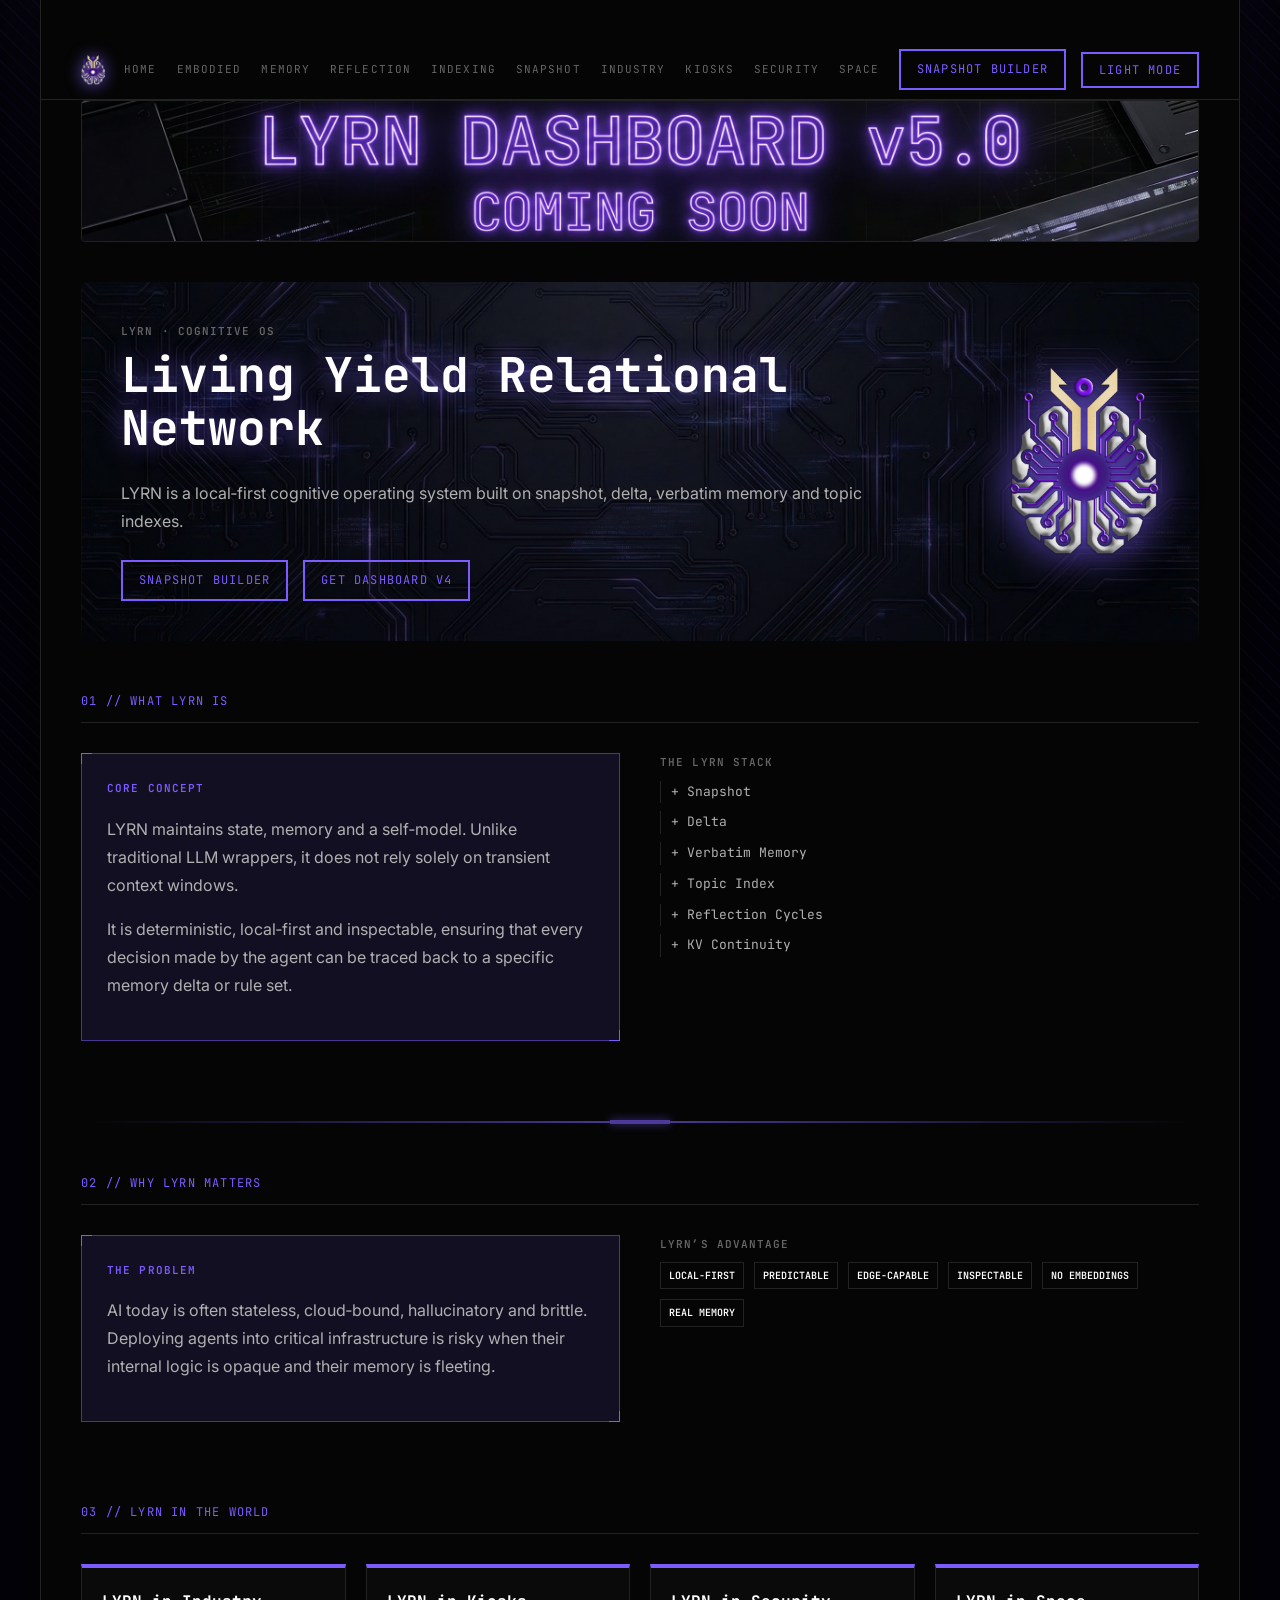
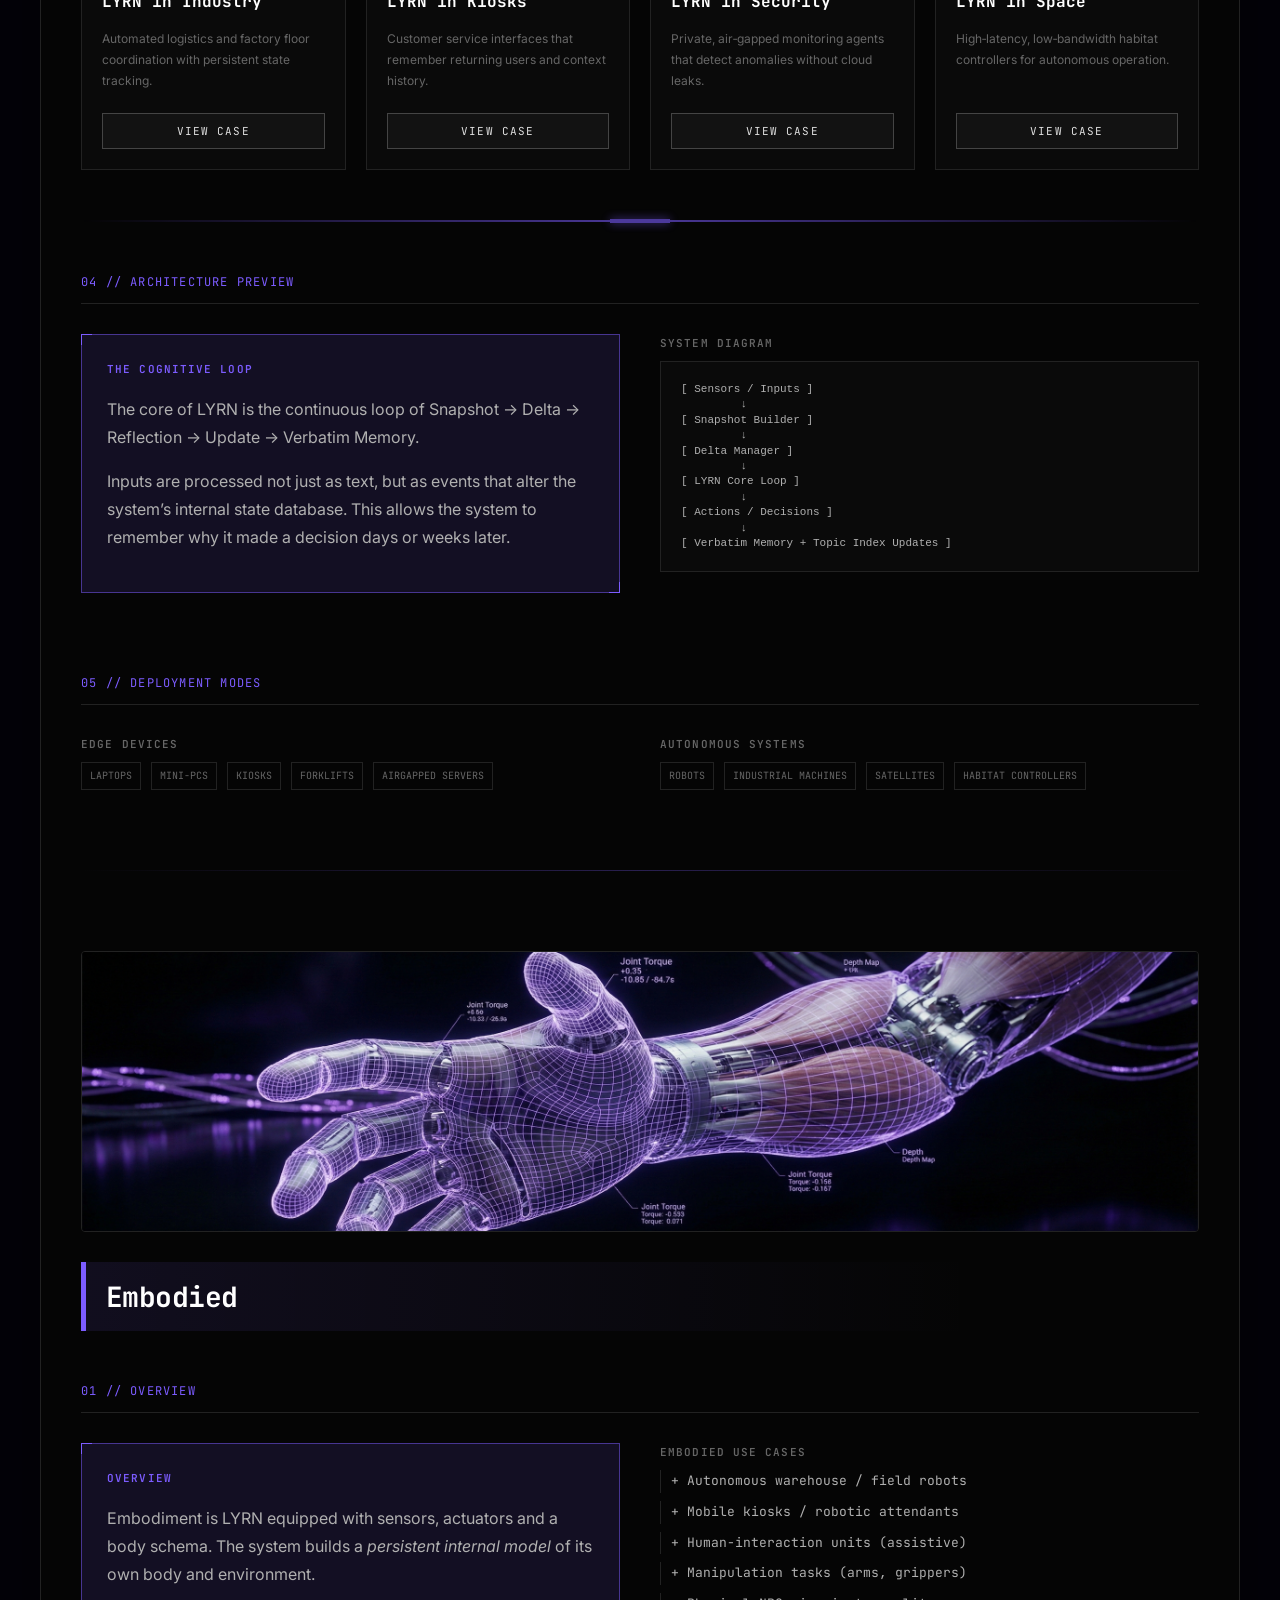
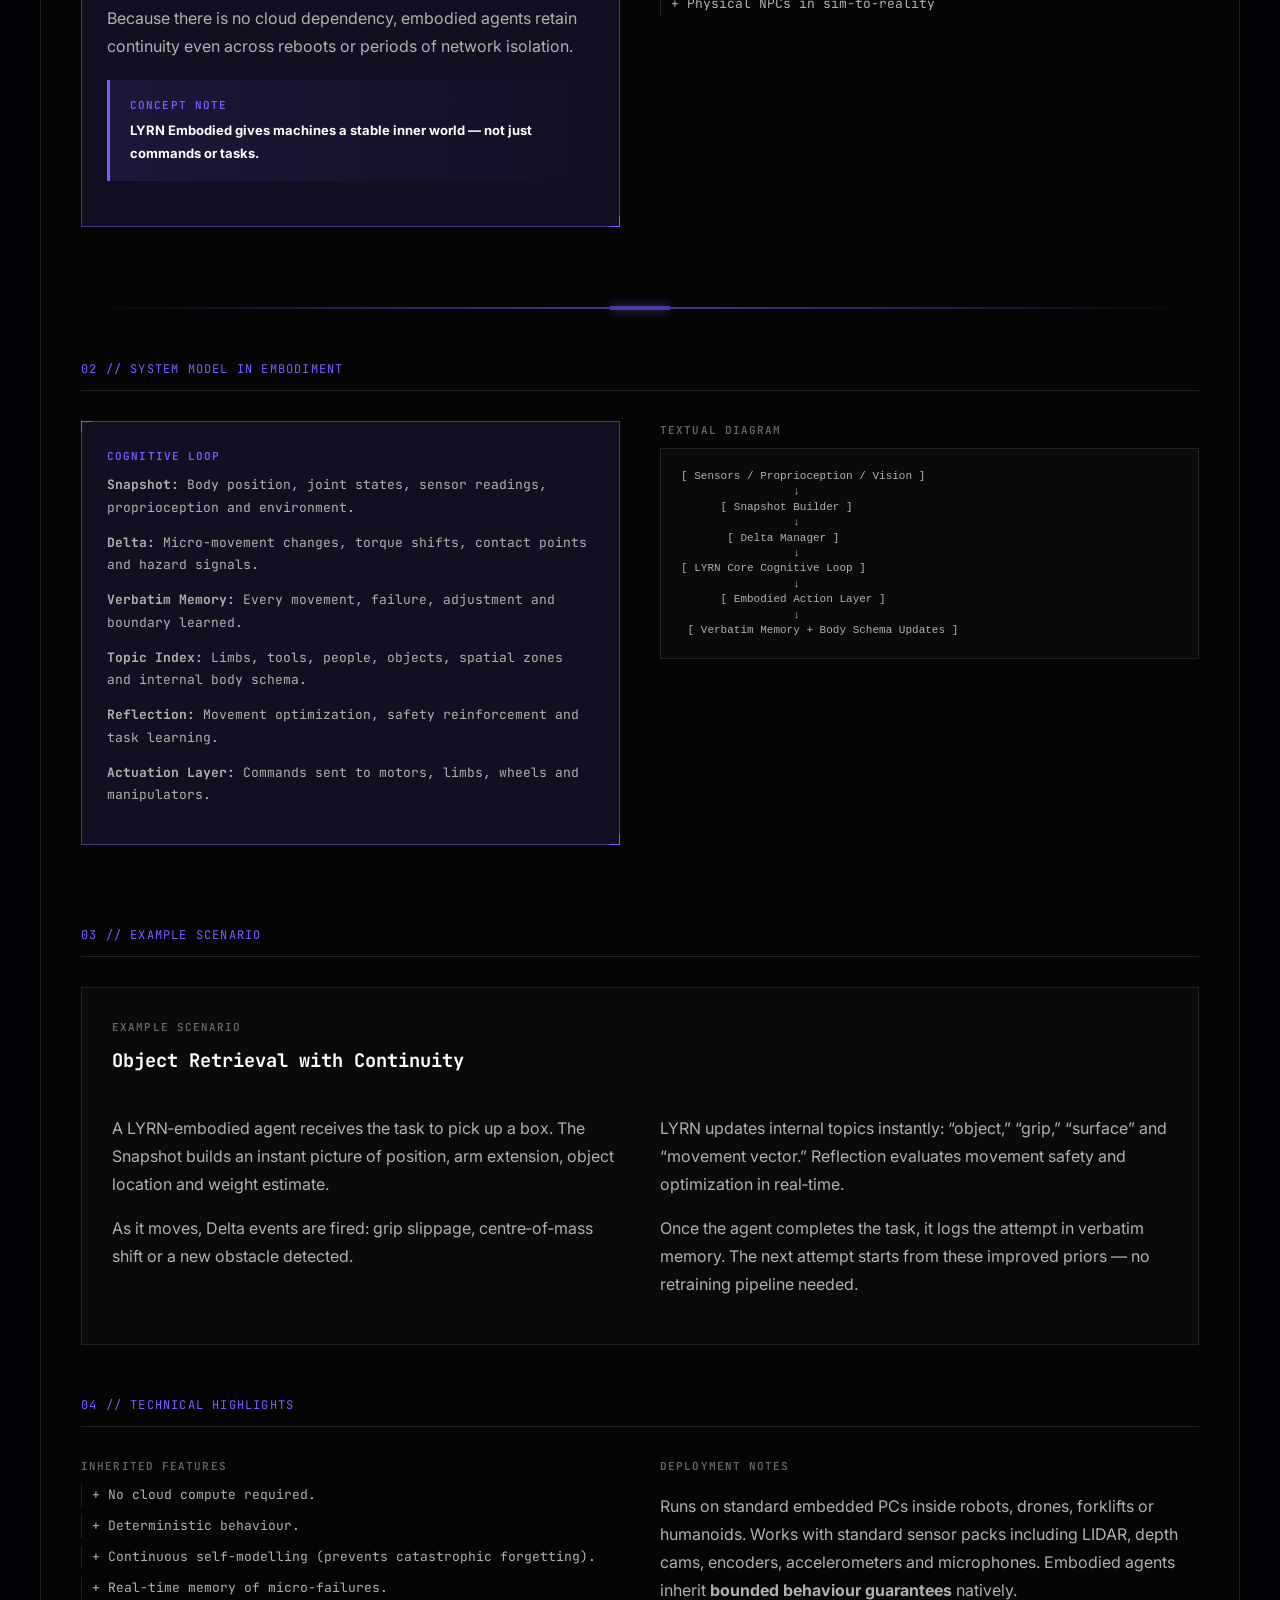
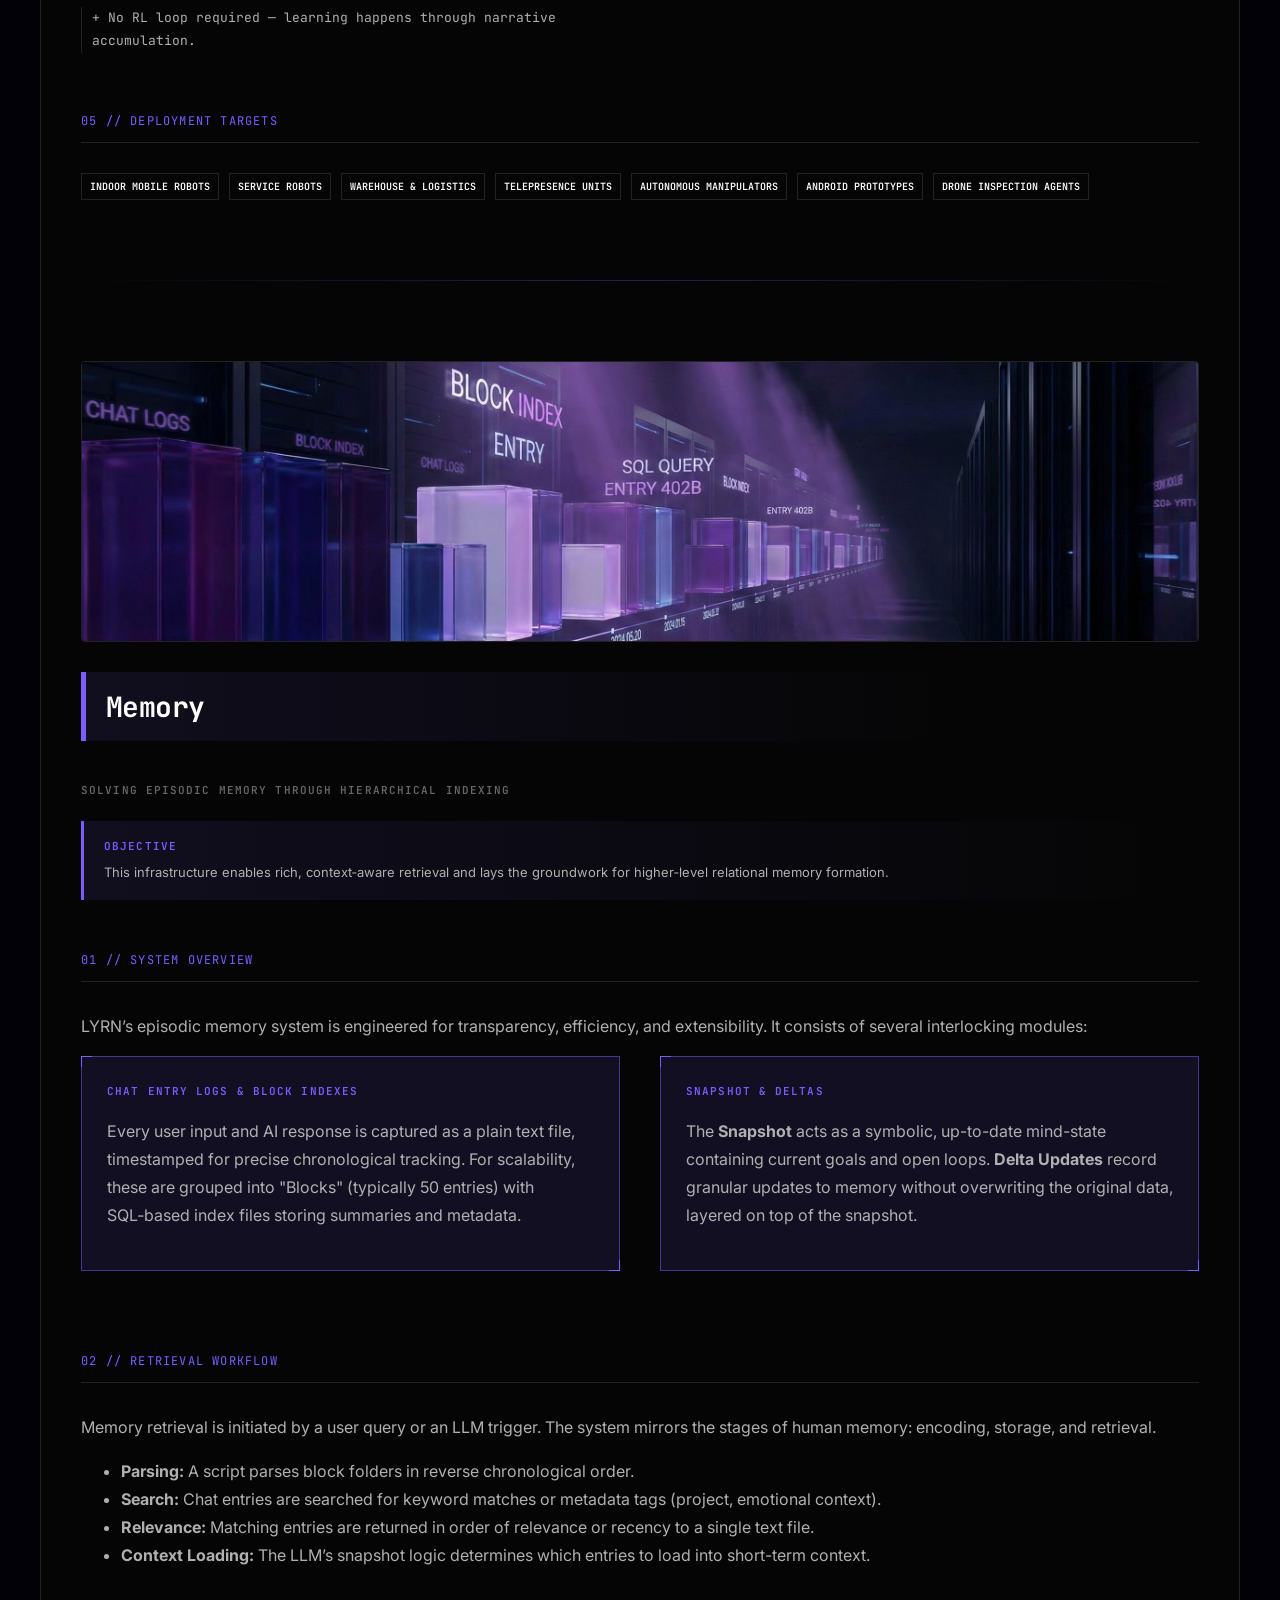
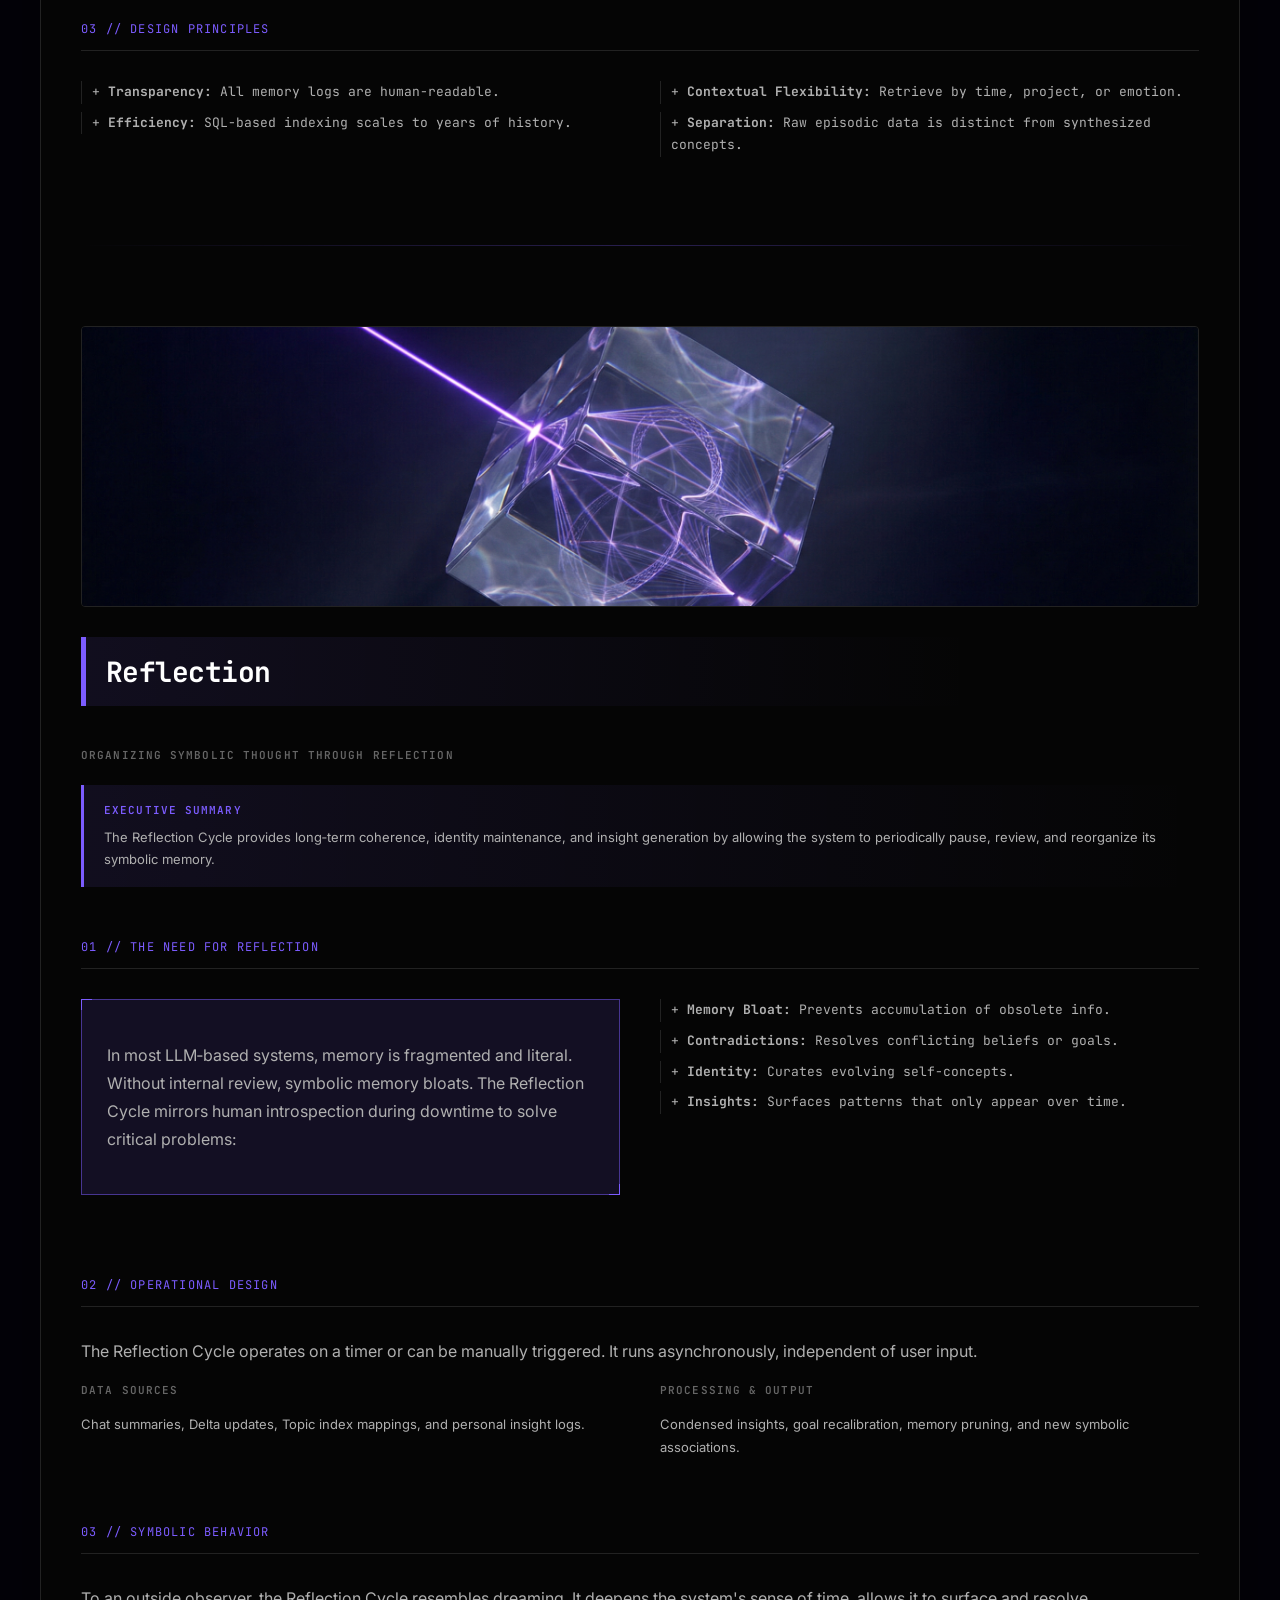
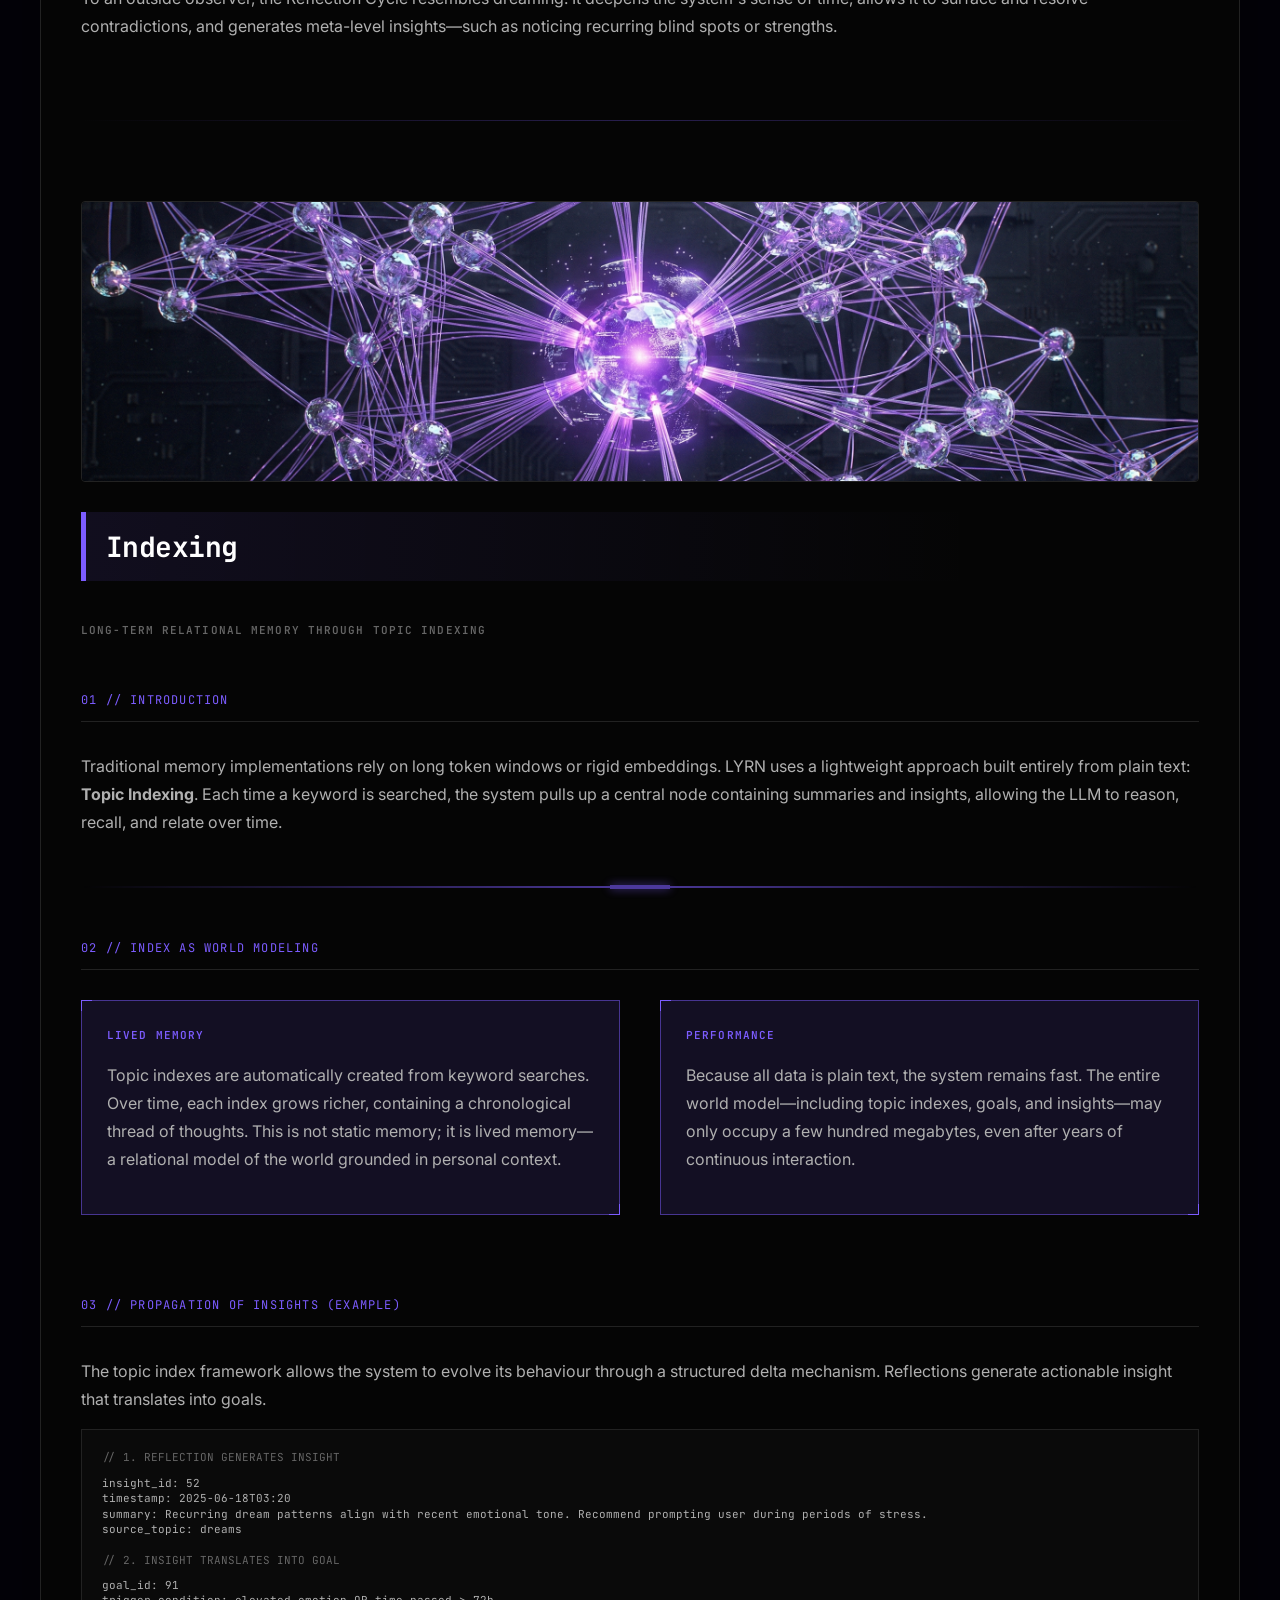
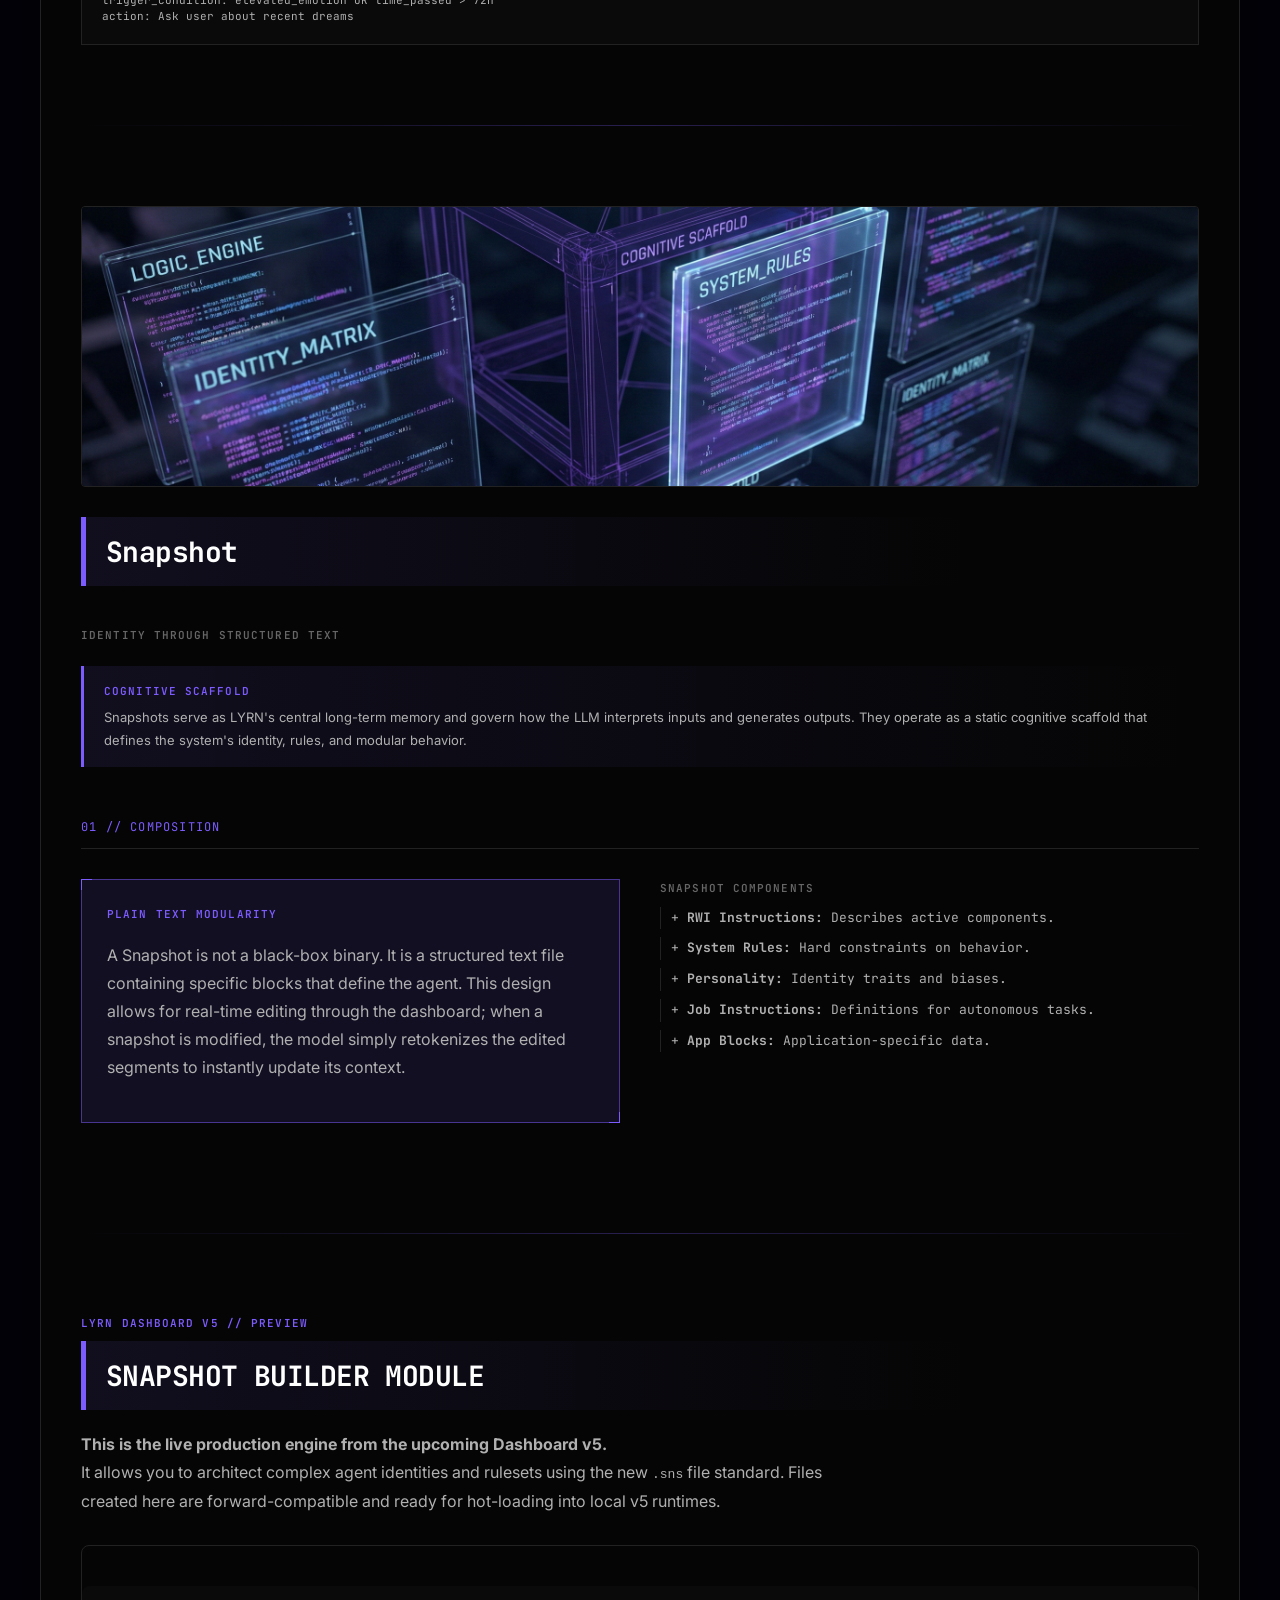
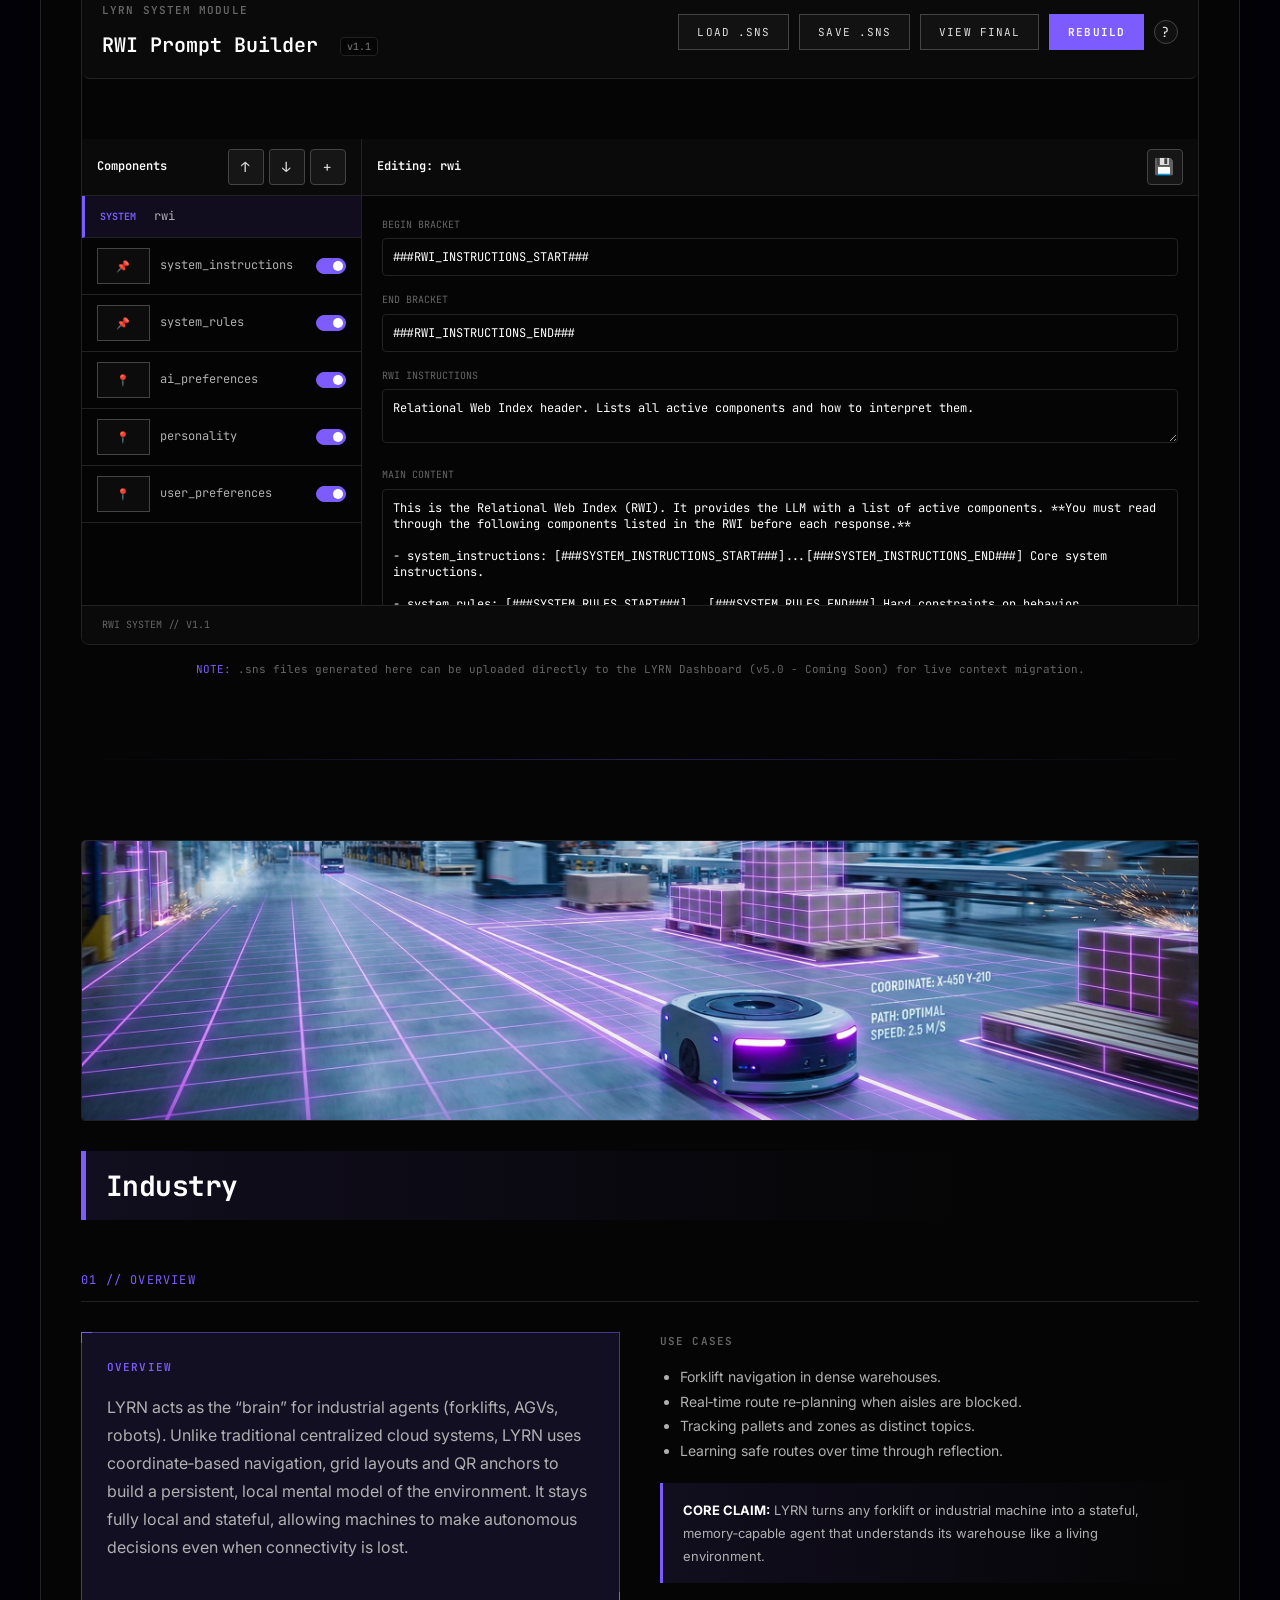
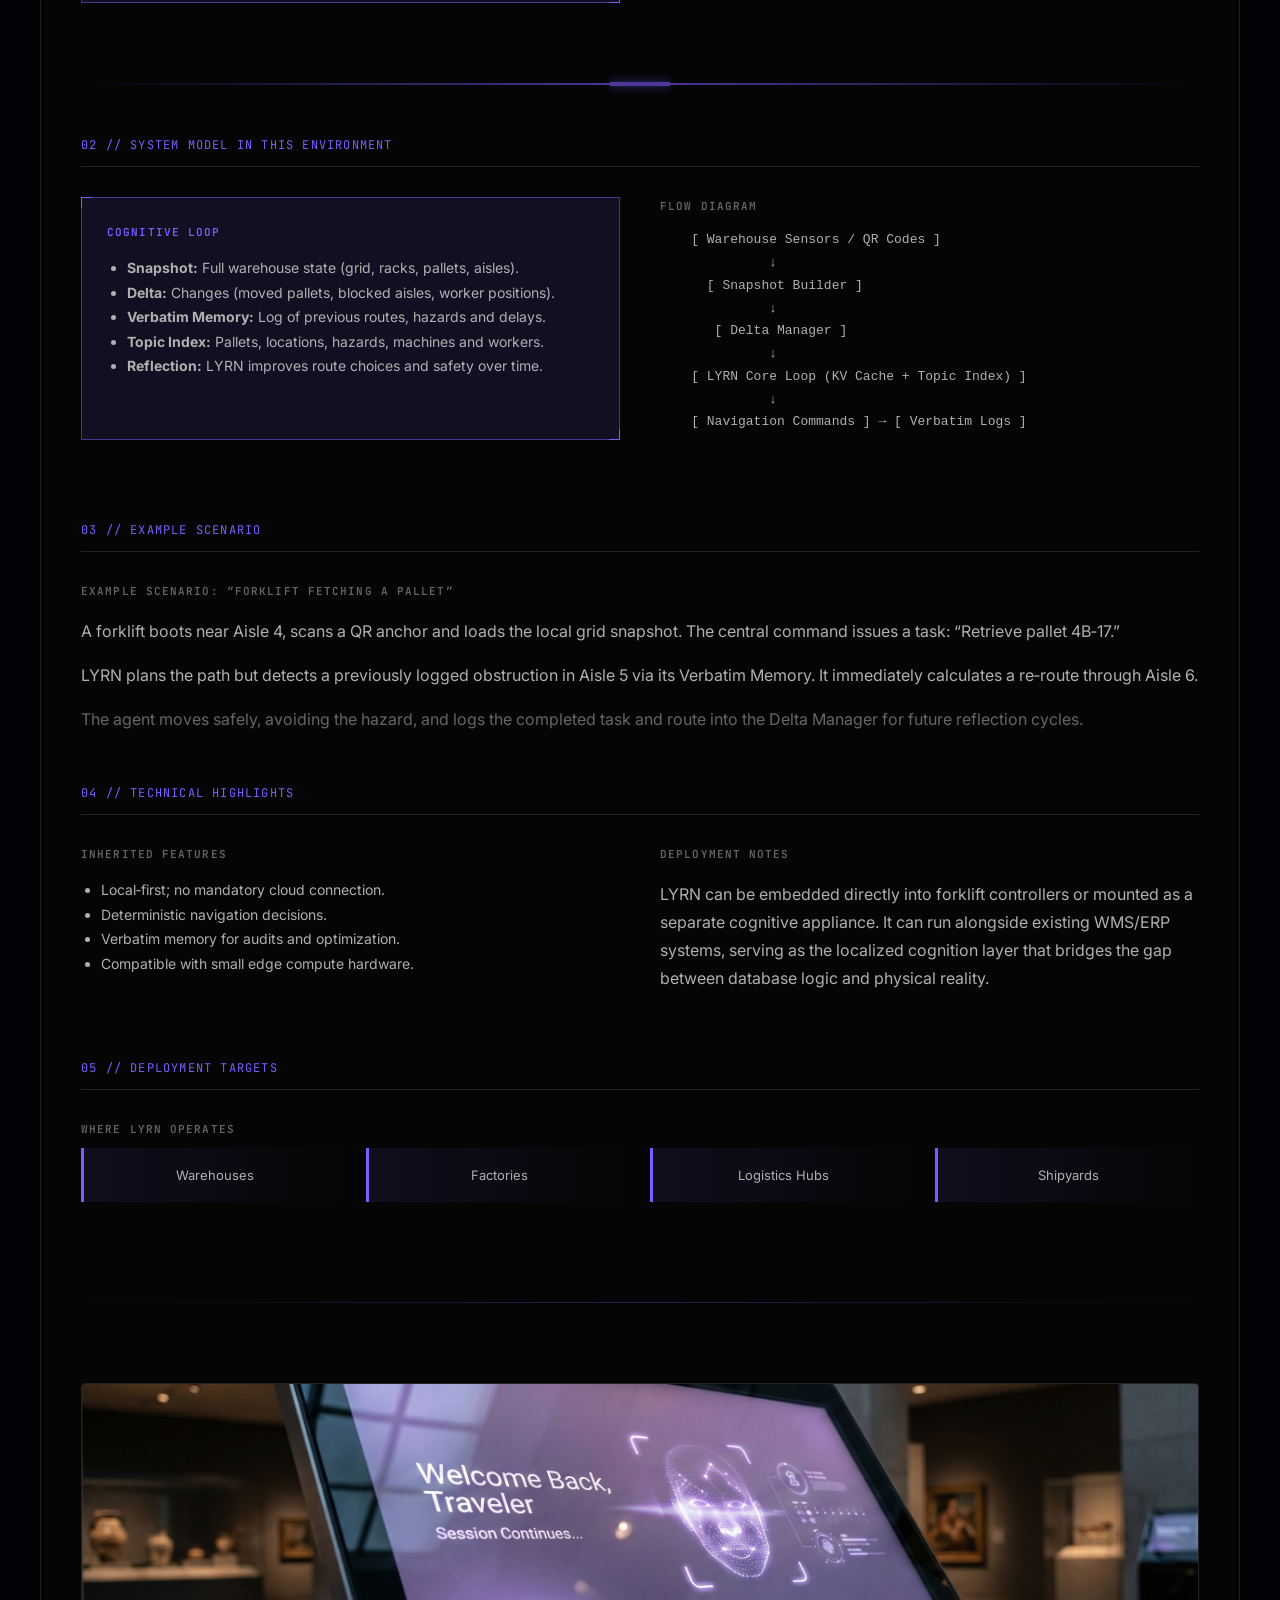
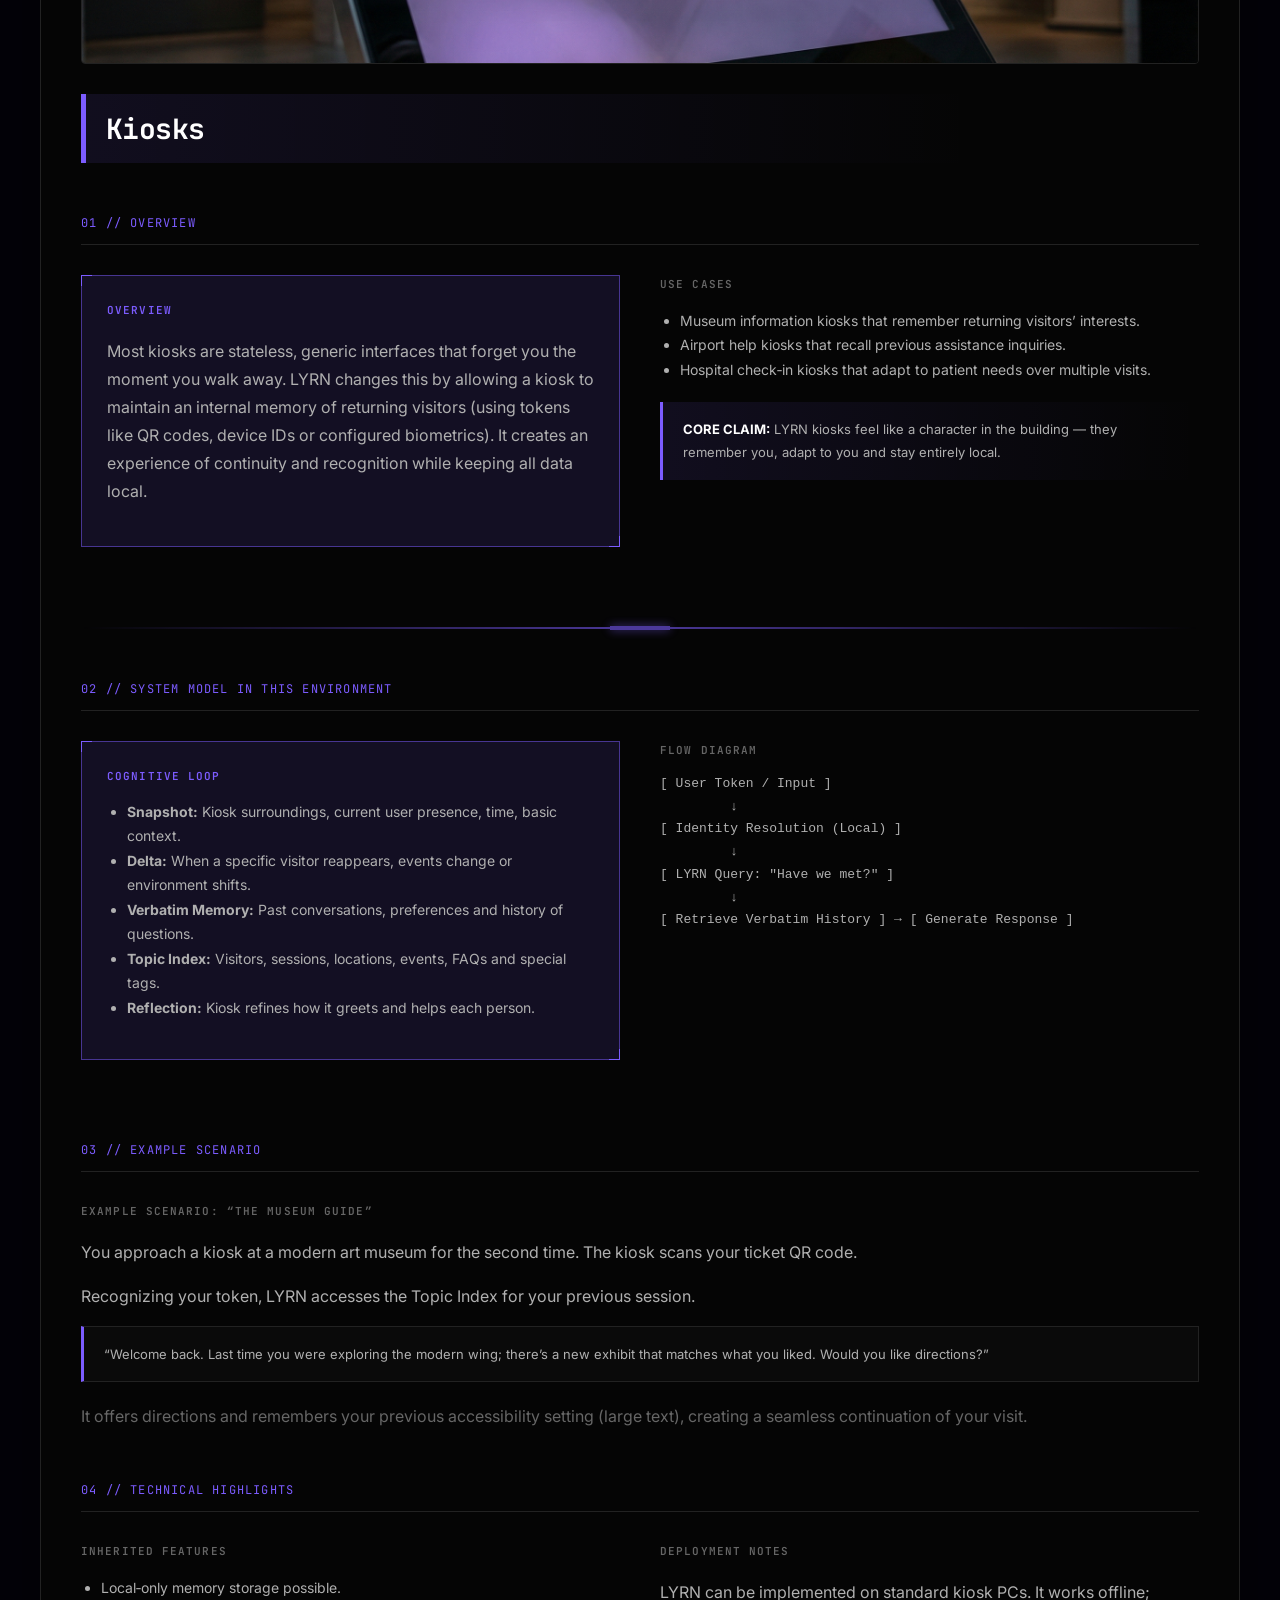
==== index.html @ 0c0a7f40 "update" ====
<!DOCTYPE html>
<html lang="en">
<head>

  <meta charset="UTF-8" />
  <meta name="viewport" content="width=device-width, initial-scale=1.0" />
  <title>LYRN – Living Yield Relational Network</title>
  <link rel="preconnect" href="https://fonts.googleapis.com" />
  <link rel="preconnect" href="https://fonts.gstatic.com" crossorigin />
  <link href="https://fonts.googleapis.com/css2?family=Inter:wght@300;400;500;600&family=JetBrains+Mono:wght@400;500;700&display=swap" rel="stylesheet" />
  <link rel="stylesheet" href="style.css" />

</head>
<body>

  <div class="page-container">
     
     <nav id="sticky-nav">
         <a href="#home" class="logo">
           <img src="assets/logo.png" alt="LYRN" style="height: 30px; width: auto;">
           </a>
    
         <div class="nav-links">
            <a href="#home" class="nav-link">Home</a>
            <a href="#embodied" class="nav-link">Embodied</a>
            <a href="#memory" class="nav-link">Memory</a>
            <a href="#reflection" class="nav-link">Reflection</a>
            <a href="#topic" class="nav-link">Indexing</a>
            <a href="#snapshot" class="nav-link">Snapshot</a>
            <a href="#industry" class="nav-link">Industry</a>
            <a href="#kiosks" class="nav-link">Kiosks</a>
            <a href="#security" class="nav-link">Security</a>
            <a href="#space" class="nav-link">Space</a>
         </div>
    
         <div class="nav-actions">
            <a href="#snapshot-demo" class="theme-button">SNAPSHOT BUILDER</a>
            <button id="themeButton" class="theme-button">LIGHT MODE</button>
         </div>
      </nav>

     <img src="assets/banner.png" alt="Dashboard v5 Coming Soon" class="top-banner-img">

     <section id="home">
        <header style="margin-top: 40px; margin-bottom: 40px;">
          <div class="header-left">
             <div>
              <div class="meta-label">LYRN · COGNITIVE&nbsp;OS</div>
              <h1 class="hero-title">Living Yield Relational Network</h1>
              <p style="max-width: 90%;">LYRN is a local‑first cognitive operating system built on snapshot, delta, verbatim memory and topic indexes.</p>
              
              <div class="hero-actions">
                  <a href="#snapshot-demo" class="theme-button">SNAPSHOT BUILDER</a>
                  <a href="https://github.com/bsides230/LYRN" target="_blank" class="theme-button">Get Dashboard v4</a>
              </div>

            </div>
          </div>
          <div class="header-right">
              <img src="assets/logo.png" alt="LYRN Logo" class="hero-logo-large">
          </div>
        </header>
        

    <div class="section-divider">01 // What LYRN Is</div>
    <div class="grid-2">
      <div class="text-box-outline">
        <div class="meta-label">Core Concept</div>
        <p>LYRN maintains state, memory and a self‑model. Unlike traditional LLM wrappers, it does not rely solely on transient context windows.</p>
        <p>It is deterministic, local‑first and inspectable, ensuring that every decision made by the agent can be traced back to a specific memory delta or rule set.</p>
      </div>
      <div>
        <div class="meta-label">The LYRN Stack</div>
        <ul style="list-style: none; padding: 0; margin: 0; font-family: 'JetBrains Mono', monospace; font-size: 13px; color: var(--text-body);">
          <li style="margin-bottom: 8px; border-left: 1px solid var(--border-color); padding-left: 10px;">+ Snapshot</li>
          <li style="margin-bottom: 8px; border-left: 1px solid var(--border-color); padding-left: 10px;">+ Delta</li>
          <li style="margin-bottom: 8px; border-left: 1px solid var(--border-color); padding-left: 10px;">+ Verbatim Memory</li>
          <li style="margin-bottom: 8px; border-left: 1px solid var(--border-color); padding-left: 10px;">+ Topic Index</li>
          <li style="margin-bottom: 8px; border-left: 1px solid var(--border-color); padding-left: 10px;">+ Reflection Cycles</li>
          <li style="margin-bottom: 8px; border-left: 1px solid var(--border-color); padding-left: 10px;">+ KV Continuity</li>
        </ul>
      </div>
    </div>

    <div class="purple-spacer"></div>

    <div class="section-divider">02 // Why LYRN Matters</div>
    <div class="grid-2">
      <div class="text-box-outline">
        <div class="meta-label">The Problem</div>
        <p>AI today is often stateless, cloud‑bound, hallucinatory and brittle. Deploying agents into critical infrastructure is risky when their internal logic is opaque and their memory is fleeting.</p>
      </div>
      <div>
        <div class="meta-label">LYRN’s Advantage</div>
        <div class="tag-container" style="flex-wrap: wrap;">
          <div class="tag"><span>Local‑first</span></div>
          <div class="tag"><span>Predictable</span></div>
          <div class="tag"><span>Edge‑capable</span></div>
          <div class="tag"><span>Inspectable</span></div>
          <div class="tag"><span>No Embeddings</span></div>
          <div class="tag"><span>Real Memory</span></div>
        </div>
      </div>
    </div>

    <div class="section-divider">03 // LYRN in the World</div>
    <div class="grid-4">
      <div class="view-case-card">
        <div>
          <h4 style="margin-bottom: 10px;">LYRN in Industry</h4>
          <p style="font-size: 12px; color: var(--text-dim);">Automated logistics and factory floor coordination with persistent state tracking.</p>
        </div>
        <button onclick="window.location.href='#industry'" style="width: 100%; margin-top: 10px;">View Case</button>
      </div>
      <div class="view-case-card">
        <div>
          <h4 style="margin-bottom: 10px;">LYRN in Kiosks</h4>
          <p style="font-size: 12px; color: var(--text-dim);">Customer service interfaces that remember returning users and context history.</p>
        </div>
        <button onclick="window.location.href='#kiosks'" style="width: 100%; margin-top: 10px;">View Case</button>
      </div>
      <div class="view-case-card">
        <div>
          <h4 style="margin-bottom: 10px;">LYRN in Security</h4>
          <p style="font-size: 12px; color: var(--text-dim);">Private, air‑gapped monitoring agents that detect anomalies without cloud leaks.</p>
        </div>
        <button onclick="window.location.href='#security'" style="width: 100%; margin-top: 10px;">View Case</button>
      </div>
      <div class="view-case-card">
        <div>
          <h4 style="margin-bottom: 10px;">LYRN in Space</h4>
          <p style="font-size: 12px; color: var(--text-dim);">High‑latency, low‑bandwidth habitat controllers for autonomous operation.</p>
        </div>
        <button onclick="window.location.href='#space'" style="width: 100%; margin-top: 10px;">View Case</button>
      </div>
    </div>

    <div class="purple-spacer"></div>

    <div class="section-divider">04 // Architecture Preview</div>
    <div class="grid-2">
      <div class="text-box-outline">
        <div class="meta-label">The Cognitive Loop</div>
        <p>The core of LYRN is the continuous loop of Snapshot → Delta → Reflection → Update → Verbatim Memory.</p>
        <p>Inputs are processed not just as text, but as events that alter the system’s internal state database. This allows the system to remember why it made a decision days or weeks later.</p>
      </div>
      <div>
        <div class="meta-label">System Diagram</div>
        <div style="font-family: 'JetBrains Mono', monospace; font-size: 11px; color: var(--text-body); line-height: 1.4; border: 1px solid var(--border-color); padding: 20px; background: var(--bg-panel);">
<pre style="margin:0;">
[ Sensors / Inputs ]
         ↓
[ Snapshot Builder ]
         ↓
[ Delta Manager ]
         ↓
[ LYRN Core Loop ]
         ↓
[ Actions / Decisions ]
         ↓
[ Verbatim Memory + Topic Index Updates ]
</pre>
        </div>
      </div>
    </div>

    <div class="section-divider">05 // Deployment Modes</div>
    <div class="grid-2">
      <div>
        <div class="meta-label">Edge Devices</div>
        <div class="tag-container" style="flex-wrap: wrap;">
          <span class="tag">Laptops</span>
          <span class="tag">Mini‑PCs</span>
          <span class="tag">Kiosks</span>
          <span class="tag">Forklifts</span>
          <span class="tag">Airgapped Servers</span>
        </div>
      </div>
      <div>
        <div class="meta-label">Autonomous Systems</div>
        <div class="tag-container" style="flex-wrap: wrap;">
          <span class="tag">Robots</span>
          <span class="tag">Industrial Machines</span>
          <span class="tag">Satellites</span>
          <span class="tag">Habitat Controllers</span>
        </div>
      </div>
    </div>

    </section>

     <div class="decoration-line"></div>
     <section id="embodied">
        <img src="assets/embodied.png" alt="Embodied" class="section-header-img">
        <h2>Embodied</h2>
        

    <div class="section-divider">01 // Overview</div>
    <div class="grid-2">
      <div class="text-box-outline">
        <div class="meta-label">Overview</div>
        <p>Embodiment is LYRN equipped with sensors, actuators and a body schema. The system builds a <em>persistent internal model</em> of its own body and environment.</p>
        <p>Because there is no cloud dependency, embodied agents retain continuity even across reboots or periods of network isolation.</p>
        <div class="callout" style="margin-top: 20px;">
          <div class="meta-label" style="margin-bottom: 4px;">Concept Note</div>
          <strong>LYRN Embodied gives machines a stable inner world — not just commands or tasks.</strong>
        </div>
      </div>
      <div>
        <div class="meta-label">Embodied Use Cases</div>
        <ul style="list-style: none; padding: 0; margin: 0; font-family: 'JetBrains Mono', monospace; font-size: 13px; color: var(--text-body);">
          <li style="margin-bottom: 8px; border-left: 1px solid var(--border-color); padding-left: 10px;">+ Autonomous warehouse / field robots</li>
          <li style="margin-bottom: 8px; border-left: 1px solid var(--border-color); padding-left: 10px;">+ Mobile kiosks / robotic attendants</li>
          <li style="margin-bottom: 8px; border-left: 1px solid var(--border-color); padding-left: 10px;">+ Human‑interaction units (assistive)</li>
          <li style="margin-bottom: 8px; border-left: 1px solid var(--border-color); padding-left: 10px;">+ Manipulation tasks (arms, grippers)</li>
          <li style="margin-bottom: 8px; border-left: 1px solid var(--border-color); padding-left: 10px;">+ Physical NPCs in sim‑to‑reality</li>
        </ul>
      </div>
    </div>

    <div class="purple-spacer"></div>

    <div class="section-divider">02 // System Model in Embodiment</div>
    <div class="grid-2">
      <div class="text-box-outline">
        <div class="meta-label">Cognitive Loop</div>
        <ul style="list-style: none; padding: 0; margin: 0; font-family: 'JetBrains Mono', monospace; font-size: 13px; color: var(--text-body);">
          <li style="margin-bottom: 12px;"><strong>Snapshot:</strong> Body position, joint states, sensor readings, proprioception and environment.</li>
          <li style="margin-bottom: 12px;"><strong>Delta:</strong> Micro‑movement changes, torque shifts, contact points and hazard signals.</li>
          <li style="margin-bottom: 12px;"><strong>Verbatim Memory:</strong> Every movement, failure, adjustment and boundary learned.</li>
          <li style="margin-bottom: 12px;"><strong>Topic Index:</strong> Limbs, tools, people, objects, spatial zones and internal body schema.</li>
          <li style="margin-bottom: 12px;"><strong>Reflection:</strong> Movement optimization, safety reinforcement and task learning.</li>
          <li style="margin-bottom: 12px;"><strong>Actuation Layer:</strong> Commands sent to motors, limbs, wheels and manipulators.</li>
        </ul>
      </div>
      <div>
        <div class="meta-label">Textual Diagram</div>
        <div style="font-family: 'JetBrains Mono', monospace; font-size: 11px; color: var(--text-body); line-height: 1.4; border: 1px solid var(--border-color); padding: 20px; background: var(--bg-panel);">
<pre style="margin:0;">
[ Sensors / Proprioception / Vision ]
                 ↓
      [ Snapshot Builder ]
                 ↓
       [ Delta Manager ]
                 ↓
[ LYRN Core Cognitive Loop ]
                 ↓
      [ Embodied Action Layer ]
                 ↓
 [ Verbatim Memory + Body Schema Updates ]
</pre>
        </div>
      </div>
    </div>

    <div class="section-divider">03 // Example Scenario</div>
    <div style="border: 1px solid var(--border-color); padding: 30px; background: var(--bg-panel);">
      <div class="meta-label">Example Scenario</div>
      <h3 style="margin-bottom: 20px;">Object Retrieval with Continuity</h3>
      <div style="display: grid; grid-template-columns: 1fr 1fr; gap: 40px;">
        <div>
          <p>A LYRN‑embodied agent receives the task to pick up a box. The Snapshot builds an instant picture of position, arm extension, object location and weight estimate.</p>
          <p>As it moves, Delta events are fired: grip slippage, centre‑of‑mass shift or a new obstacle detected.</p>
        </div>
        <div>
          <p>LYRN updates internal topics instantly: “object,” “grip,” “surface” and “movement vector.” Reflection evaluates movement safety and optimization in real‑time.</p>
          <p>Once the agent completes the task, it logs the attempt in verbatim memory. The next attempt starts from these improved priors — no retraining pipeline needed.</p>
        </div>
      </div>
    </div>

    <div class="section-divider">04 // Technical Highlights</div>
    <div class="grid-2">
      <div>
        <div class="meta-label">Inherited Features</div>
        <ul style="list-style: none; padding: 0; margin: 0; font-family: 'JetBrains Mono', monospace; font-size: 13px; color: var(--text-body);">
          <li style="margin-bottom: 8px; border-left: 1px solid var(--border-color); padding-left: 10px;">+ No cloud compute required.</li>
          <li style="margin-bottom: 8px; border-left: 1px solid var(--border-color); padding-left: 10px;">+ Deterministic behaviour.</li>
          <li style="margin-bottom: 8px; border-left: 1px solid var(--border-color); padding-left: 10px;">+ Continuous self‑modelling (prevents catastrophic forgetting).</li>
          <li style="margin-bottom: 8px; border-left: 1px solid var(--border-color); padding-left: 10px;">+ Real‑time memory of micro‑failures.</li>
          <li style="margin-bottom: 8px; border-left: 1px solid var(--border-color); padding-left: 10px;">+ No RL loop required — learning happens through narrative accumulation.</li>
        </ul>
      </div>
      <div>
        <div class="meta-label">Deployment Notes</div>
        <p>Runs on standard embedded PCs inside robots, drones, forklifts or humanoids. Works with standard sensor packs including LIDAR, depth cams, encoders, accelerometers and microphones. Embodied agents inherit <strong>bounded behaviour guarantees</strong> natively.</p>
      </div>
    </div>

    <div class="section-divider">05 // Deployment Targets</div>
    <div class="tag-container" style="flex-wrap: wrap;">
      <div class="tag"><span>Indoor Mobile Robots</span></div>
      <div class="tag"><span>Service Robots</span></div>
      <div class="tag"><span>Warehouse &amp; Logistics</span></div>
      <div class="tag"><span>Telepresence Units</span></div>
      <div class="tag"><span>Autonomous Manipulators</span></div>
      <div class="tag"><span>Android Prototypes</span></div>
      <div class="tag"><span>Drone Inspection Agents</span></div>
    </div>

     </section>

     <div class="decoration-line"></div>
     <section id="memory">
        <img src="assets/memory.png" alt="Memory" class="section-header-img">
        <h2>Memory</h2>
        <div class="meta-label" style="margin-bottom: 20px;">Solving Episodic Memory Through Hierarchical Indexing</div>

    <div class="callout">
      <div class="meta-label" style="margin-bottom: 5px;">Objective</div>
      This infrastructure enables rich, context‑aware retrieval and lays the groundwork for higher‑level relational memory formation.
    </div>

    <div class="section-divider">01 // System Overview</div>
    <p>LYRN’s episodic memory system is engineered for transparency, efficiency, and extensibility. It consists of several interlocking modules:</p>
    
    <div class="grid-2">
      <div class="text-box-outline">
        <h3 class="meta-label">Chat Entry Logs & Block Indexes</h3>
        <p>Every user input and AI response is captured as a plain text file, timestamped for precise chronological tracking. For scalability, these are grouped into "Blocks" (typically 50 entries) with SQL‑based index files storing summaries and metadata.</p>
      </div>
      <div class="text-box-outline">
        <h3 class="meta-label">Snapshot & Deltas</h3>
        <p>The <strong>Snapshot</strong> acts as a symbolic, up-to-date mind-state containing current goals and open loops. <strong>Delta Updates</strong> record granular updates to memory without overwriting the original data, layered on top of the snapshot.</p>
      </div>
    </div>

    <div class="section-divider">02 // Retrieval Workflow</div>
    <p>Memory retrieval is initiated by a user query or an LLM trigger. The system mirrors the stages of human memory: encoding, storage, and retrieval.</p>
    <ul>
      <li><strong>Parsing:</strong> A script parses block folders in reverse chronological order.</li>
      <li><strong>Search:</strong> Chat entries are searched for keyword matches or metadata tags (project, emotional context).</li>
      <li><strong>Relevance:</strong> Matching entries are returned in order of relevance or recency to a single text file.</li>
      <li><strong>Context Loading:</strong> The LLM’s snapshot logic determines which entries to load into short-term context.</li>
    </ul>

    <div class="section-divider">03 // Design Principles</div>
    <div class="grid-2">
        <div>
            <ul style="list-style: none; padding: 0; margin: 0; font-family: 'JetBrains Mono', monospace; font-size: 13px; color: var(--text-body);">
              <li style="margin-bottom: 8px; border-left: 1px solid var(--border-color); padding-left: 10px;">+ <strong>Transparency:</strong> All memory logs are human-readable.</li>
              <li style="margin-bottom: 8px; border-left: 1px solid var(--border-color); padding-left: 10px;">+ <strong>Efficiency:</strong> SQL-based indexing scales to years of history.</li>
            </ul>
        </div>
        <div>
            <ul style="list-style: none; padding: 0; margin: 0; font-family: 'JetBrains Mono', monospace; font-size: 13px; color: var(--text-body);">
              <li style="margin-bottom: 8px; border-left: 1px solid var(--border-color); padding-left: 10px;">+ <strong>Contextual Flexibility:</strong> Retrieve by time, project, or emotion.</li>
              <li style="margin-bottom: 8px; border-left: 1px solid var(--border-color); padding-left: 10px;">+ <strong>Separation:</strong> Raw episodic data is distinct from synthesized concepts.</li>
            </ul>
        </div>
    </div>

     </section>

     <div class="decoration-line"></div>
     <section id="reflection">
        <img src="assets/reflection.png" alt="Reflection" class="section-header-img">
        <h2>Reflection</h2>
        <div class="meta-label" style="margin-bottom: 20px;">Organizing Symbolic Thought Through Reflection</div>

    <div class="callout">
      <div class="meta-label" style="margin-bottom: 5px;">Executive Summary</div>
      The Reflection Cycle provides long‑term coherence, identity maintenance, and insight generation by allowing the system to periodically pause, review, and reorganize its symbolic memory.
    </div>

    <div class="section-divider">01 // The Need for Reflection</div>
    <div class="grid-2">
      <div class="text-box-outline">
        <p>In most LLM‑based systems, memory is fragmented and literal. Without internal review, symbolic memory bloats. The Reflection Cycle mirrors human introspection during downtime to solve critical problems:</p>
      </div>
      <div>
        <ul style="list-style: none; padding: 0; margin: 0; font-family: 'JetBrains Mono', monospace; font-size: 13px; color: var(--text-body);">
          <li style="margin-bottom: 8px; border-left: 1px solid var(--border-color); padding-left: 10px;">+ <strong>Memory Bloat:</strong> Prevents accumulation of obsolete info.</li>
          <li style="margin-bottom: 8px; border-left: 1px solid var(--border-color); padding-left: 10px;">+ <strong>Contradictions:</strong> Resolves conflicting beliefs or goals.</li>
          <li style="margin-bottom: 8px; border-left: 1px solid var(--border-color); padding-left: 10px;">+ <strong>Identity:</strong> Curates evolving self-concepts.</li>
          <li style="margin-bottom: 8px; border-left: 1px solid var(--border-color); padding-left: 10px;">+ <strong>Insights:</strong> Surfaces patterns that only appear over time.</li>
        </ul>
      </div>
    </div>

    <div class="section-divider">02 // Operational Design</div>
    <p>The Reflection Cycle operates on a timer or can be manually triggered. It runs asynchronously, independent of user input.</p>
    
    <div class="grid-2">
        <div>
            <h4 class="meta-label">Data Sources</h4>
            <p style="font-size: 13px;">Chat summaries, Delta updates, Topic index mappings, and personal insight logs.</p>
        </div>
        <div>
            <h4 class="meta-label">Processing & Output</h4>
            <p style="font-size: 13px;">Condensed insights, goal recalibration, memory pruning, and new symbolic associations.</p>
        </div>
    </div>

    <div class="section-divider">03 // Symbolic Behavior</div>
    <p>To an outside observer, the Reflection Cycle resembles dreaming. It deepens the system's sense of time, allows it to surface and resolve contradictions, and generates meta-level insights—such as noticing recurring blind spots or strengths.</p>

     </section>

     <div class="decoration-line"></div>
     <section id="topic">
        <img src="assets/topic.png" alt="Indexing" class="section-header-img">
        <h2>Indexing</h2>
        <div class="meta-label" style="margin-bottom: 20px;">Long-Term Relational Memory Through Topic Indexing</div>

    <div class="section-divider">01 // Introduction</div>
    <p>Traditional memory implementations rely on long token windows or rigid embeddings. LYRN uses a lightweight approach built entirely from plain text: <strong>Topic Indexing</strong>. Each time a keyword is searched, the system pulls up a central node containing summaries and insights, allowing the LLM to reason, recall, and relate over time.</p>

    <div class="purple-spacer"></div>

    <div class="section-divider">02 // Index as World Modeling</div>
    <div class="grid-2">
      <div class="text-box-outline">
        <h3 class="meta-label">Lived Memory</h3>
        <p>Topic indexes are automatically created from keyword searches. Over time, each index grows richer, containing a chronological thread of thoughts. This is not static memory; it is lived memory—a relational model of the world grounded in personal context.</p>
      </div>
      <div class="text-box-outline">
        <h3 class="meta-label">Performance</h3>
        <p>Because all data is plain text, the system remains fast. The entire world model—including topic indexes, goals, and insights—may only occupy a few hundred megabytes, even after years of continuous interaction.</p>
      </div>
    </div>

    <div class="section-divider">03 // Propagation of Insights (Example)</div>
    <p>The topic index framework allows the system to evolve its behaviour through a structured delta mechanism. Reflections generate actionable insight that translates into goals.</p>
    
    <div style="font-family: 'JetBrains Mono', monospace; font-size: 11px; color: var(--text-body); line-height: 1.4; border: 1px solid var(--border-color); padding: 20px; background: var(--bg-panel); margin-bottom: 20px;">
        <div style="color: var(--text-dim); margin-bottom: 10px;">// 1. REFLECTION GENERATES INSIGHT</div>
        <span class="code-key">insight_id:</span> <span class="code-val">52</span><br>
        <span class="code-key">timestamp:</span> <span class="code-val">2025-06-18T03:20</span><br>
        <span class="code-key">summary:</span> <span class="code-val">Recurring dream patterns align with recent emotional tone. Recommend prompting user during periods of stress.</span><br>
        <span class="code-key">source_topic:</span> <span class="code-val">dreams</span><br>
        <br>
        <div style="color: var(--text-dim); margin-bottom: 10px;">// 2. INSIGHT TRANSLATES INTO GOAL</div>
        <span class="code-key">goal_id:</span> <span class="code-val">91</span><br>
        <span class="code-key">trigger_condition:</span> <span class="code-val">elevated_emotion OR time_passed > 72h</span><br>
        <span class="code-key">action:</span> <span class="code-val">Ask user about recent dreams</span>
    </div>

     </section>

     <div class="decoration-line"></div>
     <section id="snapshot">
        <img src="assets/snapshot.png" alt="Snapshot" class="section-header-img">
        <h2>Snapshot</h2>
        <div class="meta-label" style="margin-bottom: 20px;">Identity Through Structured Text</div>

    <div class="callout">
      <div class="meta-label" style="margin-bottom: 5px;">Cognitive Scaffold</div>
      Snapshots serve as LYRN's central long-term memory and govern how the LLM interprets inputs and generates outputs. They operate as a static cognitive scaffold that defines the system's identity, rules, and modular behavior. 
    </div>

    <div class="section-divider">01 // Composition</div>
    <div class="grid-2">
      <div class="text-box-outline">
        <div class="meta-label">Plain Text Modularity</div>
        <p>A Snapshot is not a black-box binary. It is a structured text file containing specific blocks that define the agent. This design allows for real-time editing through the dashboard; when a snapshot is modified, the model simply retokenizes the edited segments to instantly update its context.</p>
      </div>
      <div>
        <div class="meta-label">Snapshot Components</div>
        <ul style="list-style: none; padding: 0; margin: 0; font-family: 'JetBrains Mono', monospace; font-size: 13px; color: var(--text-body);">
          <li style="margin-bottom: 8px; border-left: 1px solid var(--border-color); padding-left: 10px;">+ <strong>RWI Instructions:</strong> Describes active components.</li>
          <li style="margin-bottom: 8px; border-left: 1px solid var(--border-color); padding-left: 10px;">+ <strong>System Rules:</strong> Hard constraints on behavior.</li>
          <li style="margin-bottom: 8px; border-left: 1px solid var(--border-color); padding-left: 10px;">+ <strong>Personality:</strong> Identity traits and biases.</li>
          <li style="margin-bottom: 8px; border-left: 1px solid var(--border-color); padding-left: 10px;">+ <strong>Job Instructions:</strong> Definitions for autonomous tasks.</li>
          <li style="margin-bottom: 8px; border-left: 1px solid var(--border-color); padding-left: 10px;">+ <strong>App Blocks:</strong> Application-specific data.</li>
        </ul>
      </div>
    </div>
    </section>

     <div class="decoration-line"></div>
     <section id="snapshot-demo">
        <div class="meta-label" style="color: var(--brand-purple);">LYRN DASHBOARD v5 // PREVIEW</div>
        <h2 style="margin-bottom: 20px;">SNAPSHOT BUILDER MODULE</h2>
        <p style="max-width: 800px; margin-bottom: 30px;">
            <strong>This is the live production engine from the upcoming Dashboard v5.</strong><br>
            It allows you to architect complex agent identities and rulesets using the new <code>.sns</code> file standard. Files created here are forward-compatible and ready for hot-loading into local v5 runtimes.
        </p>


    <div class="rwi-wrapper">
        <header>
            <div>
                <div class="meta-label">LYRN SYSTEM MODULE</div>
                <h1 class="panel-title" style="font-size: 20px;">RWI Prompt Builder <span class="version-tag">v1.1</span></h1>
            </div>
            <div class="btn-group" style="align-items: center; gap: 10px;">
                <input type="file" id="sns-file-input" style="display: none;" accept=".sns" onchange="rwiLoadSNS(this)">
                <button onclick="document.getElementById('sns-file-input').click()">Load .SNS</button>
                <button onclick="rwiSaveSNS()">Save .SNS</button>
                <button onclick="rwiPreview()">View Final</button>
                <button class="btn-primary" id="rebuild-btn" onclick="rwiBuild()">Rebuild</button>
                <button class="btn-icon" style="width: 24px; height: 24px; border-radius: 50%; padding: 0; display: inline-flex; align-items: center; justify-content: center;" onclick="rwiShowHelp()" title="Help">?</button>
            </div>
        </header>

        <div class="main-grid">
            <div class="panel left-panel">
                <div class="panel-header">
                    <h3 class="panel-title">Components</h3>
                    <div style="display: flex; gap: 5px;">
                        <button class="btn-arrow btn-square" id="btn-move-up" onclick="moveSelected(-1)" title="Move Up">↑</button>
                        <button class="btn-arrow btn-square" id="btn-move-down" onclick="moveSelected(1)" title="Move Down">↓</button>
                        <button class="btn-icon btn-square" onclick="rwiAddNew()" title="Add New Component">+</button>
                    </div>
                </div>
                <div id="components-list"></div>
            </div>

            <div class="panel">
                <div class="panel-header">
                    <h3 class="panel-title" id="editor-title">Editor</h3>
                    <div class="btn-group">
                        <button class="btn-square btn-delete" id="delete-btn" style="display: none;" onclick="rwiDelete()" title="Delete">🗑️</button>
                        <button class="btn-square btn-save" id="save-btn" onclick="rwiSave()" title="Save">💾</button>
                    </div>
                </div>
                <div id="editor-container" class="editor-scroll">
                    <p style="color: var(--text-dim); padding: 20px; text-align: center;">Select a component to edit.</p>
                </div>
            </div>
        </div>

        <div style="padding: 10px 20px; border-top: 1px solid var(--border-color); display: flex; justify-content: space-between; align-items: center; background: var(--bg-panel);">
             <span style="font-size: 10px; color: var(--text-dim); font-family: 'JetBrains Mono';">RWI SYSTEM // V1.1</span>
        </div>

        <div id="rwi-toast">Operation Successful</div>
        </div>

        <p class="rwi-footer-note" style="margin-top: 15px; font-size: 11px; color: var(--text-dim); text-align: center; font-family: 'JetBrains Mono';">
            <span style="color: var(--brand-purple);">NOTE:</span> .sns files generated here can be uploaded directly to the LYRN Dashboard (v5.0 - Coming Soon) for live context migration.
        </p>

        </section>

     <div class="decoration-line"></div>
     <section id="industry">
        <img src="assets/industry.png" alt="Industry" class="section-header-img">
        <h2>Industry</h2>
        

    <div class="section-divider">01 // Overview</div>
    <div class="grid-2">
      <div class="text-box-outline">
        <div class="meta-label">Overview</div>
        <p>LYRN acts as the “brain” for industrial agents (forklifts, AGVs, robots). Unlike traditional centralized cloud systems, LYRN uses coordinate‑based navigation, grid layouts and QR anchors to build a persistent, local mental model of the environment. It stays fully local and stateful, allowing machines to make autonomous decisions even when connectivity is lost.</p>
      </div>
      <div>
        <div class="meta-label">Use Cases</div>
        <ul style="font-size: 14px; padding-left: 20px; margin-bottom: 20px;">
          <li>Forklift navigation in dense warehouses.</li>
          <li>Real‑time route re‑planning when aisles are blocked.</li>
          <li>Tracking pallets and zones as distinct topics.</li>
          <li>Learning safe routes over time through reflection.</li>
        </ul>
        <div class="callout"><strong>CORE CLAIM:</strong> LYRN turns any forklift or industrial machine into a stateful, memory‑capable agent that understands its warehouse like a living environment.</div>
      </div>
    </div>

    <div class="purple-spacer"></div>

    <div class="section-divider">02 // System Model in This Environment</div>
    <div class="grid-2">
      <div class="text-box-outline">
        <div class="meta-label">Cognitive Loop</div>
        <ul style="font-size: 14px; padding-left: 20px;">
          <li><strong>Snapshot:</strong> Full warehouse state (grid, racks, pallets, aisles).</li>
          <li><strong>Delta:</strong> Changes (moved pallets, blocked aisles, worker positions).</li>
          <li><strong>Verbatim Memory:</strong> Log of previous routes, hazards and delays.</li>
          <li><strong>Topic Index:</strong> Pallets, locations, hazards, machines and workers.</li>
          <li><strong>Reflection:</strong> LYRN improves route choices and safety over time.</li>
        </ul>
      </div>
      <div>
        <div class="meta-label">Flow Diagram</div>
        <pre>
    [ Warehouse Sensors / QR Codes ]
              ↓
      [ Snapshot Builder ]
              ↓
       [ Delta Manager ]
              ↓
    [ LYRN Core Loop (KV Cache + Topic Index) ]
              ↓
    [ Navigation Commands ] → [ Verbatim Logs ]
        </pre>
      </div>
    </div>

    <div class="section-divider">03 // Example Scenario</div>
    <div>
      <div class="meta-label">Example Scenario: “Forklift Fetching a Pallet”</div>
      <p>A forklift boots near Aisle 4, scans a QR anchor and loads the local grid snapshot. The central command issues a task: “Retrieve pallet 4B‑17.”</p>
      <p>LYRN plans the path but detects a previously logged obstruction in Aisle 5 via its Verbatim Memory. It immediately calculates a re‑route through Aisle 6.</p>
      <p style="color: var(--text-dim);">The agent moves safely, avoiding the hazard, and logs the completed task and route into the Delta Manager for future reflection cycles.</p>
    </div>

    <div class="section-divider">04 // Technical Highlights</div>
    <div class="grid-2">
      <div>
        <div class="meta-label">Inherited Features</div>
        <ul style="font-size: 14px; padding-left: 20px;">
          <li>Local‑first; no mandatory cloud connection.</li>
          <li>Deterministic navigation decisions.</li>
          <li>Verbatim memory for audits and optimization.</li>
          <li>Compatible with small edge compute hardware.</li>
        </ul>
      </div>
      <div>
        <div class="meta-label">Deployment Notes</div>
        <p>LYRN can be embedded directly into forklift controllers or mounted as a separate cognitive appliance. It can run alongside existing WMS/ERP systems, serving as the localized cognition layer that bridges the gap between database logic and physical reality.</p>
      </div>
    </div>

    <div class="section-divider">05 // Deployment Targets</div>
    <div>
      <div class="meta-label">Where LYRN Operates</div>
      <div class="grid-4">
        <div class="callout" style="text-align: center;">Warehouses</div>
        <div class="callout" style="text-align: center;">Factories</div>
        <div class="callout" style="text-align: center;">Logistics Hubs</div>
        <div class="callout" style="text-align: center;">Shipyards</div>
      </div>
    </div>

     </section>

     <div class="decoration-line"></div>
     <section id="kiosks">
        <img src="assets/kiosks.png" alt="Kiosks" class="section-header-img">
        <h2>Kiosks</h2>
        

    <div class="section-divider">01 // Overview</div>
    <div class="grid-2">
      <div class="text-box-outline">
        <div class="meta-label">Overview</div>
        <p>Most kiosks are stateless, generic interfaces that forget you the moment you walk away. LYRN changes this by allowing a kiosk to maintain an internal memory of returning visitors (using tokens like QR codes, device IDs or configured biometrics). It creates an experience of continuity and recognition while keeping all data local.</p>
      </div>
      <div>
        <div class="meta-label">Use Cases</div>
        <ul style="font-size: 14px; padding-left: 20px; margin-bottom: 20px;">
          <li>Museum information kiosks that remember returning visitors’ interests.</li>
          <li>Airport help kiosks that recall previous assistance inquiries.</li>
          <li>Hospital check‑in kiosks that adapt to patient needs over multiple visits.</li>
        </ul>
        <div class="callout"><strong>CORE CLAIM:</strong> LYRN kiosks feel like a character in the building — they remember you, adapt to you and stay entirely local.</div>
      </div>
    </div>

    <div class="purple-spacer"></div>

    <div class="section-divider">02 // System Model in This Environment</div>
    <div class="grid-2">
      <div class="text-box-outline">
        <div class="meta-label">Cognitive Loop</div>
        <ul style="font-size: 14px; padding-left: 20px;">
          <li><strong>Snapshot:</strong> Kiosk surroundings, current user presence, time, basic context.</li>
          <li><strong>Delta:</strong> When a specific visitor reappears, events change or environment shifts.</li>
          <li><strong>Verbatim Memory:</strong> Past conversations, preferences and history of questions.</li>
          <li><strong>Topic Index:</strong> Visitors, sessions, locations, events, FAQs and special tags.</li>
          <li><strong>Reflection:</strong> Kiosk refines how it greets and helps each person.</li>
        </ul>
      </div>
      <div>
        <div class="meta-label">Flow Diagram</div>
        <pre>
[ User Token / Input ]
         ↓
[ Identity Resolution (Local) ]
         ↓
[ LYRN Query: "Have we met?" ]
         ↓
[ Retrieve Verbatim History ] → [ Generate Response ]
        </pre>
      </div>
    </div>

    <div class="section-divider">03 // Example Scenario</div>
    <div>
      <div class="meta-label">Example Scenario: “The Museum Guide”</div>
      <p>You approach a kiosk at a modern art museum for the second time. The kiosk scans your ticket QR code.</p>
      <p>Recognizing your token, LYRN accesses the Topic Index for your previous session.</p>
      <div class="callout" style="border: 1px solid var(--border-color); border-left: 3px solid var(--brand-purple); background: var(--bg-panel);">“Welcome back. Last time you were exploring the modern wing; there’s a new exhibit that matches what you liked. Would you like directions?”</div>
      <p style="color: var(--text-dim); margin-top: 10px;">It offers directions and remembers your previous accessibility setting (large text), creating a seamless continuation of your visit.</p>
    </div>

    <div class="section-divider">04 // Technical Highlights</div>
    <div class="grid-2">
      <div>
        <div class="meta-label">Inherited Features</div>
        <ul style="font-size: 14px; padding-left: 20px;">
          <li>Local‑only memory storage possible.</li>
          <li>No external profiling or ad tech required.</li>
          <li>Stable “personality” over time.</li>
        </ul>
      </div>
      <div>
        <div class="meta-label">Deployment Notes</div>
        <p>LYRN can be implemented on standard kiosk PCs. It works offline; synchronization with other kiosks is optional if the environment allows it, enabling a “hive mind” within the building without leaking data to the internet.</p>
      </div>
    </div>

    <div class="section-divider">05 // Deployment Targets</div>
    <div>
      <div class="meta-label">Where LYRN Operates</div>
      <div class="grid-4">
        <div class="callout" style="text-align: center;">Airports</div>
        <div class="callout" style="text-align: center;">Museums</div>
        <div class="callout" style="text-align: center;">Hospitals</div>
        <div class="callout" style="text-align: center;">Gov Centers</div>
      </div>
    </div>

     </section>

     <div class="decoration-line"></div>
     <section id="security">
        <img src="assets/security.png" alt="Security" class="section-header-img">
        <h2>Security</h2>
        

    <div class="section-divider">01 // Overview</div>
    <div class="grid-2">
      <div class="text-box-outline">
        <div class="meta-label">Overview</div>
        <p>Many security systems are either “dumb” (simple rule‑based alerts) or opaque (cloud‑based ML black boxes). LYRN offers a third way: local, inspectable intelligence with long‑term memory. It sits in the secure zone, monitoring patterns over weeks or months without ever sending data out.</p>
      </div>
      <div>
        <div class="meta-label">Use Cases</div>
        <ul style="font-size: 14px; padding-left: 20px; margin-bottom: 20px;">
          <li>Monitoring badge access patterns over extended timeframes.</li>
          <li>Anomaly detection in secure zones (e.g., unusual timing).</li>
          <li>Intelligent event correlation across disconnected sensors.</li>
        </ul>
        <div class="callout"><strong>CORE CLAIM:</strong> LYRN gives security teams an airgapped mind that never forgets and never hallucinates.</div>
      </div>
    </div>

    <div class="purple-spacer"></div>

    <div class="section-divider">02 // System Model in This Environment</div>
    <div class="grid-2">
      <div class="text-box-outline">
        <div class="meta-label">Cognitive Loop</div>
        <ul style="font-size: 14px; padding-left: 20px;">
          <li><strong>Snapshot:</strong> Doors, sensors, cameras (meta‑data), badge events and system health.</li>
          <li><strong>Delta:</strong> Each new badge event, alarm trigger or sensor anomaly.</li>
          <li><strong>Verbatim Memory:</strong> Full log of security‑relevant events in human‑readable narrative.</li>
          <li><strong>Topic Index:</strong> Personnel IDs, zones, devices, incidents and time windows.</li>
          <li><strong>Reflection:</strong> Periodic reviews of patterns (“this badge repeatedly pings restricted area”).</li>
        </ul>
      </div>
      <div>
        <div class="meta-label">Flow Diagram</div>
        <pre>
[ Badge/Sensor Input ]
         ↓
[ Delta Trigger ] → [ Anomaly Check ]
         ↓
[ LYRN Context Lookback ]
   (Compare vs. User History)
         ↓
[ Risk Score Calculation ] → [ Alert/Log ]
        </pre>
      </div>
    </div>

    <div class="section-divider">03 // Example Scenario</div>
    <div>
      <div class="meta-label">Example Scenario: “The After‑Hours Access”</div>
      <p>Badge ID 742 attempts access to a restricted server room at 03:00 AM.</p>
      <p>LYRN recalls previous attempts and notes a complete lack of history for this user in this zone at this time.</p>
      <p>It flags the event with a high severity score and generates a short incident narrative. Later, during a security review, the officer uses LYRN’s Verbatim Memory to replay the sequence of events in clear text, rather than parsing raw database logs.</p>
    </div>

    <div class="section-divider">04 // Technical Highlights</div>
    <div class="grid-2">
      <div>
        <div class="meta-label">Inherited Features</div>
        <ul style="font-size: 14px; padding-left: 20px;">
          <li>No cloud requirement (airgapped safe).</li>
          <li>Fully deterministic logic.</li>
          <li>Verbatim, replayable memory.</li>
        </ul>
      </div>
      <div>
        <div class="meta-label">Deployment Notes</div>
        <p>LYRN runs on secure servers behind firewalls. It can integrate with existing access control systems (ACS) via local APIs or by consuming log streams, adding a layer of intelligence without replacing certified infrastructure.</p>
      </div>
    </div>

    <div class="section-divider">05 // Deployment Targets</div>
    <div>
      <div class="meta-label">Where LYRN Operates</div>
      <div class="grid-4">
        <div class="callout" style="text-align: center;">Defense</div>
        <div class="callout" style="text-align: center;">Nuclear Fac.</div>
        <div class="callout" style="text-align: center;">Bank Vaults</div>
        <div class="callout" style="text-align: center;">Power Plants</div>
      </div>
    </div>

     </section>

     <div class="decoration-line"></div>
     <section id="space">
        <img src="assets/space.png" alt="Space" class="section-header-img">
        <h2>Space</h2>
        

    <div class="section-divider">01 // Overview</div>
    <div class="grid-2">
      <div class="text-box-outline">
        <div class="meta-label">Overview</div>
        <p>Space operations suffer from extreme latency, blackouts and harsh conditions. You cannot depend on cloud computing or constant guidance from Earth. LYRN provides a local cognition engine that runs on satellites, probes and habitats, allowing them to reason about their state and mission objectives in real‑time.</p>
      </div>
      <div>
        <div class="meta-label">Use Cases</div>
        <ul style="font-size: 14px; padding-left: 20px; margin-bottom: 20px;">
          <li>Deep‑space probes operating with minutes or hours of light‑lag.</li>
          <li>Planetary orbiters managing data prioritization.</li>
          <li>Lunar and Mars habitats with automated life support.</li>
          <li>Autonomous landers and rovers.</li>
        </ul>
        <div class="callout"><strong>CORE CLAIM:</strong> LYRN lets spacecraft carry a mind with them — one that remembers, reflects and adapts without waiting for Earth.</div>
      </div>
    </div>

    <div class="purple-spacer"></div>

    <div class="section-divider">02 // System Model in This Environment</div>
    <div class="grid-2">
      <div class="text-box-outline">
        <div class="meta-label">Cognitive Loop</div>
        <ul style="font-size: 14px; padding-left: 20px;">
          <li><strong>Snapshot:</strong> Spacecraft status (power, orientation, sensors, mission stage).</li>
          <li><strong>Delta:</strong> Anomalies (power spikes, sensor failures, course deviations).</li>
          <li><strong>Verbatim Memory:</strong> Continuous mission log in narrative form.</li>
          <li><strong>Topic Index:</strong> Mission phases, subsystems, environmental hazards and crew.</li>
          <li><strong>Reflection:</strong> Periodic autosummaries and self‑checks during blackout periods.</li>
        </ul>
      </div>
      <div>
        <div class="meta-label">Flow Diagram</div>
        <pre>
[ Telemetry Stream ]
         ↓
[ Anomaly Detection ] → [ Delta Event ]
         ↓
[ LYRN Core: "Is this critical?" ]
         ↓
[ Autonomous Decision ] → [ Action ]
         ↓
[ Generate Summary for Earth Uplink ]
        </pre>
      </div>
    </div>

    <div class="section-divider">03 // Example Scenario</div>
    <div>
      <div class="meta-label">Example Scenario: “The Blackout”</div>
      <p>A probe enters a pre‑known communications blackout behind a planet.</p>
      <p>During the blackout, a power dip occurs. LYRN assesses the situation against mission parameters, shuts down non‑critical scientific instruments to conserve energy and adjusts orientation.</p>
      <p>It logs the decision logic in Verbatim Memory. When contact returns, instead of sending raw chaotic data, LYRN produces a concise narrative summary of the incident for mission control.</p>
    </div>

    <div class="section-divider">04 // Technical Highlights</div>
    <div class="grid-2">
      <div>
        <div class="meta-label">Inherited Features</div>
        <ul style="font-size: 14px; padding-left: 20px;">
          <li>Fully local operation.</li>
          <li>Stable over long durations.</li>
          <li>Deterministic mechanisms for mission‑critical tasks.</li>
        </ul>
      </div>
      <div>
        <div class="meta-label">Deployment Notes</div>
        <p>LYRN is designed to run on constrained onboard compute. It works with intermittent uplinks by prioritizing high‑value “narrative” data and state summaries over raw telemetry dumps, optimizing bandwidth usage.</p>
      </div>
    </div>

    <div class="section-divider">05 // Deployment Targets</div>
    <div>
      <div class="meta-label">Where LYRN Operates</div>
      <div class="grid-4">
        <div class="callout" style="text-align: center;">LEO Satellites</div>
        <div class="callout" style="text-align: center;">Deep Space</div>
        <div class="callout" style="text-align: center;">Lunar Stations</div>
        <div class="callout" style="text-align: center;">Mars Rovers</div>
      </div>
    </div>

     </section>

     <footer>
      <div class="footer-left">LYRN SYSTEMS // THE SIMULATION COMPANY</div>
      <div class="footer-center">
         <a href="https://github.com/bsides230/LYRN" target="_blank" class="social-link">GITHUB</a>
         <span class="social-separator">/</span>
         <a href="https://www.linkedin.com/in/mathew-schroeder-15a93142/" target="_blank" class="social-link">LINKEDIN</a>
      </div>
      <div class="footer-right">CONSOLIDATED INDEX // EOF</div>
    </footer>
  </div>

  <button id="back-to-top" title="Back to Top">↑</button>

  <div id="preview-modal" class="modal-overlay hidden">
    <div class="modal-box">
        <div class="modal-header">
            <h3 class="panel-title" id="modal-title">Final RWI Prompt</h3>
            <button onclick="closeModal()">✕</button>
        </div>
        <div class="modal-body">
            <textarea id="modal-content" readonly></textarea>
            
            <div id="modal-html-content" class="modal-text-display hidden"></div>
        </div>
        <div class="modal-footer">
             <button id="copy-btn" onclick="copyModalContent()">Copy to Clipboard</button>
             <button id="download-btn" class="btn-primary btn-hidden" onclick="rwiDownloadSNS()">Download .SNS File</button>
        </div>
    </div>
  </div>

  <script src="script.js"></script>
</body>
</html>
---- style.css ----
/*
 * Shared stylesheet for the unified LYRN website
 * Includes Theme Engine, Layout, and RWI Builder Styles
 */

/* =========================================
   THEME VARIABLES
   ========================================= */
:root {
  --bg-core: #050505;
  --bg-panel: #0a0a0a;
  --bg-input: #050505; /* Default Dark Input */
  --brand-purple: #7c5cff;
  --brand-purple-dim: rgba(124, 92, 255, 0.1);
  --brand-purple-glow: rgba(124, 92, 255, 0.5);
  --text-head: #ffffff;
  --text-body: #b0b0b0;
  --text-dim: #666666;
  --border-color: #222222;
  --code-bg: #000000;
  --code-border: #333333;
  --input-focus-bg: #111111;
  --success-color: #10B981;
  --error-color: #EF4444;
}

/* Light mode overrides */
body[data-theme="light"] {
  --bg-core: #c0c2c5;  
  --bg-panel: #d1d3d6; 
  --bg-input: #f4f4f6; 
  --brand-purple: #6a4ce0; 
  --brand-purple-dim: rgba(106, 76, 224, 0.1);
  --brand-purple-glow: rgba(106, 76, 224, 0.3);
  --text-head: #000000;
  --text-body: #222222;
  --text-dim: #444444;
  --border-color: #a0a0a0; 
  --code-bg: #e0e0e0;
  --code-border: #999999;
  --input-focus-bg: #ffffff;

  background-color: #c0c2c5;
  background-image:
      repeating-linear-gradient(
          45deg,
          transparent,
          transparent 10px,
          rgba(106, 76, 224, 0.05) 10px,
          rgba(106, 76, 224, 0.05) 11px
      ),
      radial-gradient(circle at 50% 0%, rgba(106, 76, 224, 0.15) 0%, transparent 60%);
  background-size: auto, 100% 100%;
}

/* =========================================
   GLOBAL RESET & TYPOGRAPHY
   ========================================= */
* {
  box-sizing: border-box;
}

body, .page-container {
  margin: 0;
  padding: 0;
  background-color: #030208; 
  color: var(--text-body);
  font-family: 'Inter', system-ui, sans-serif;
  line-height: 1.75; 
  transition: background-color 0.5s ease, color 0.5s ease;
}

img {
    max-width: 100%;
    height: auto;
    display: block;
}

/* Default Dark Mode Background */
body {
  background-image:
      repeating-linear-gradient(
          45deg,
          transparent,
          transparent 10px,
          rgba(124, 92, 255, 0.05) 10px,
          rgba(124, 92, 255, 0.05) 11px
      ),
      radial-gradient(circle at 50% 0%, rgba(124, 92, 255, 0.25) 0%, transparent 60%);

  background-size: auto, 100% 100%;
  background-attachment: fixed;
}

h1, h2, h3, h4, h5 {
  font-family: 'JetBrains Mono', monospace;
  color: var(--text-head);
  margin-top: 0;
}

.hero-title {
    font-size: 3rem; 
    line-height: 1.1;
    margin-bottom: 25px; 
    color: #ffffff; 
    text-shadow: 0 0 25px rgba(124, 92, 255, 0.6); 
    transition: color 0.3s ease, text-shadow 0.3s ease;
}

body[data-theme="light"] .hero-title {
    color: var(--brand-purple); 
    text-shadow: 0 0 10px rgba(106, 76, 224, 0.25);
}

h2 {
    font-size: 28px;
    padding-left: 20px;
    border-left: 5px solid var(--brand-purple);
    background: linear-gradient(90deg, rgba(124, 92, 255, 0.1) 0%, transparent 80%);
    padding-top: 10px;
    padding-bottom: 10px;
    margin-bottom: 40px; 
    letter-spacing: -0.02em;
    display: flex;
    align-items: center;
}

/* =========================================
   LAYOUT UTILITIES
   ========================================= */
.page-container {
  max-width: 1200px;
  margin: 0 auto;
  padding: 40px;
  min-height: 100vh;
  border-left: 1px solid var(--border-color);
  border-right: 1px solid var(--border-color);
  background-color: var(--bg-core);
  position: relative;
  box-shadow: 0 0 50px rgba(0, 0, 0, 0.5);
  padding-bottom: 60px;
}

.grid-2 {
  display: grid;
  grid-template-columns: 1fr 1fr;
  gap: 40px;
}

.grid-4 {
  display: grid;
  grid-template-columns: repeat(4, 1fr);
  gap: 20px;
}

.view-case-card {
    border: 1px solid var(--border-color);
    border-top: 4px solid var(--brand-purple);
    padding: 20px;
    background: var(--bg-panel);
    display: flex;
    flex-direction: column;
    justify-content: space-between;
    transition: transform 0.2s ease, box-shadow 0.2s ease;
}

.view-case-card:hover {
    transform: translateY(-2px);
    box-shadow: 0 4px 15px var(--brand-purple-dim);
}

.section-divider {
  border-bottom: 1px solid var(--border-color);
  margin: 50px 0 30px 0; 
  padding-bottom: 10px;
  color: var(--brand-purple);
  font-family: 'JetBrains Mono', monospace;
  font-size: 12px;
  text-transform: uppercase;
  letter-spacing: 0.1em;
}

.meta-label {
    font-family: 'JetBrains Mono', monospace;
    font-size: 11px;
    text-transform: uppercase;
    letter-spacing: 0.1em;
    color: var(--text-dim);
    margin-bottom: 8px;
    display: block;
    font-weight: 600;
}
.callout .meta-label, .text-box-outline .meta-label {
    color: var(--brand-purple);
}

.section-header-img {
    width: 100%;
    height: auto; 
    margin-bottom: 30px;
    border-radius: 4px;
    border: 1px solid var(--border-color);
    background-color: var(--bg-panel);
}

.top-banner-img {
    width: 100%;
    height: auto;
    display: block;
    margin-bottom: 20px;
    border: 1px solid var(--border-color);
    border-radius: 4px;
}

/* =========================================
   NAVIGATION (Sticky)
   ========================================= */
#sticky-nav {
  position: sticky;
  top: 0;
  z-index: 9999;
  background-color: var(--bg-core); 
  border-bottom: 1px solid var(--border-color);
  padding: 0 40px;
  display: flex;
  justify-content: space-between;
  align-items: center;
  height: 60px;
  transition: background-color 0.5s ease;
  margin-left: -40px;
  margin-right: -40px;
  width: calc(100% + 80px); 
}

#sticky-nav .logo {
  font-family: 'JetBrains Mono', monospace;
  font-weight: 700;
  font-size: 20px;
  color: var(--text-head);
  text-decoration: none;
  display: flex;
  align-items: center;
  gap: 10px;
}

#sticky-nav .logo img {
  filter: drop-shadow(0 0 8px var(--brand-purple));
  transition: filter 0.3s ease;
}

#sticky-nav .nav-links {
  display: flex;
  gap: 20px;
  align-items: center;
}

#sticky-nav .nav-link {
  color: var(--text-dim);
  text-decoration: none;
  font-family: 'JetBrains Mono', monospace;
  font-size: 11px;
  text-transform: uppercase;
  letter-spacing: 0.1em;
  transition: color 0.2s;
}

#sticky-nav .nav-link:hover,
#sticky-nav .nav-link.active {
  color: var(--brand-purple);
}

body[data-theme="light"] #sticky-nav .nav-link:hover {
    color: #593bd9;
}

.nav-actions {
  display: flex;
  align-items: center;
  gap: 15px;
}

.theme-button {
  font-family: 'JetBrains Mono', monospace;
  font-size: 12px;
  padding: 8px 16px;
  border: 2px solid var(--brand-purple);
  background: transparent;
  color: var(--brand-purple);
  cursor: pointer;
  text-transform: uppercase;
  letter-spacing: 0.1em;
  transition: background-color 0.2s ease, color 0.2s ease;
  white-space: nowrap;
  text-decoration: none;
  display: inline-block;
}

.theme-button:hover {
  background: var(--brand-purple);
  color: #ffffff;
}

.hero-actions {
  display: flex;
  gap: 15px;
  margin-top: 25px;
  flex-wrap: wrap;
}

#back-to-top {
    position: fixed;
    bottom: 30px;
    right: 30px;
    width: 45px;
    height: 45px;
    background: var(--bg-panel);
    border: 1px solid var(--brand-purple);
    color: var(--brand-purple);
    border-radius: 50%;
    display: none; 
    align-items: center;
    justify-content: center;
    cursor: pointer;
    z-index: 1000;
    transition: all 0.3s ease;
    font-size: 20px;
    box-shadow: 0 5px 15px rgba(0,0,0,0.3);
}
#back-to-top:hover {
    background: var(--brand-purple);
    color: #ffffff;
    box-shadow: 0 0 20px var(--brand-purple-glow);
    transform: translateY(-3px);
}

header {
  display: flex;
  justify-content: space-between;
  align-items: center; 
  gap: 40px;
  margin-top: 40px;
  margin-bottom: 60px;
  flex-wrap: wrap;
  background-image: url('assets/hero-dk.png');
  background-size: cover; 
  background-position: center;
  background-repeat: no-repeat;
  padding: 40px; 
  border-radius: 8px; 
}

body[data-theme="light"] header {
    background-image: url('assets/hero-lt.png');
}

.header-left {
  flex: 1;
  min-width: 300px;
}

.header-right {
    display: flex;
    justify-content: center;
    align-items: center;
}

.hero-logo-large {
    width: 100%;
    max-width: 150px; 
    height: auto;
    filter: drop-shadow(0 0 20px var(--brand-purple)); 
    transition: filter 0.3s ease, max-width 0.3s ease;
}

body[data-theme="light"] .hero-logo-large {
    filter: drop-shadow(0 0 20px var(--brand-purple));
    max-width: 150px;
}

/* =========================================
   COMPONENTS
   ========================================= */

/* General Button Styles */
button {
  font-family: 'JetBrains Mono', monospace;
  font-size: 11px;
  background: rgba(255,255,255,0.03); 
  border: 1px solid #444444; 
  color: #e0e0e0;
  padding: 10px 18px;
  cursor: pointer;
  text-transform: uppercase;
  letter-spacing: 0.1em;
  transition: all 0.2s ease;
}

button:hover {
  border-color: var(--brand-purple);
  color: var(--brand-purple);
}

button.btn-primary {
  background: var(--brand-purple);
  color: #ffffff;
  border-color: var(--brand-purple);
  font-weight: 600;
}

button.btn-primary:hover {
  background: #6a4ce0;
}

.btn-group {
    display: flex;
    align-items: center;
    gap: 10px;
}

/* NEW: Square Button Style for Save/Delete/Arrows */
.btn-square {
    width: 36px;
    height: 36px;
    padding: 0;
    display: flex;
    align-items: center;
    justify-content: center;
    font-size: 16px; /* Icon Size */
    border: 1px solid #444;
    background: rgba(255,255,255,0.05);
    color: #e0e0e0;
    border-radius: 4px;
}
.btn-square:hover {
    border-color: var(--brand-purple);
    color: var(--brand-purple);
    background: var(--bg-panel);
}

/* Specific Hover colors */
.btn-delete:hover {
    border-color: #ff4444;
    color: #ff4444;
}

.btn-save:hover {
    border-color: var(--success-color);
    color: var(--success-color);
}

.btn-icon {
    padding: 4px 8px;
    font-size: 14px;
    line-height: 1;
}

.btn-arrow {
    padding: 6px 10px;
    font-size: 14px;
    margin-right: 0;
    border-radius: 3px;
    border: 1px solid #444444;
    color: #e0e0e0;
    line-height: 1;
}
.btn-arrow:hover {
    color: var(--brand-purple);
    border-color: var(--brand-purple);
}

.callout {
  background: linear-gradient(90deg, var(--brand-purple-dim) 0%, transparent 100%);
  border-left: 3px solid var(--brand-purple);
  padding: 16px 20px;
  font-size: 13px;
  color: var(--text-body);
  margin-bottom: 20px;
}
.callout strong {
  color: var(--text-head);
}

.purple-spacer {
  height: 2px;
  background: linear-gradient(90deg, transparent, var(--brand-purple), transparent);
  margin: 50px auto; 
  width: 100%;
  opacity: 0.6;
  position: relative;
}
.purple-spacer::after {
  content: '';
  position: absolute;
  top: 50%;
  left: 50%;
  transform: translate(-50%, -50%);
  width: 60px;
  height: 4px;
  background: var(--brand-purple);
  box-shadow: 0 0 10px var(--brand-purple);
}

.decoration-line {
  height: 1px;
  background: linear-gradient(90deg, transparent, var(--brand-purple), transparent);
  margin: 80px 0; 
  opacity: 0.3;
}

.text-box-outline {
  border: 1px solid var(--brand-purple-glow);
  padding: 25px;
  position: relative;
  background: rgba(124, 92, 255, 0.12); 
  margin-bottom: 30px;
  transition: all 0.3s ease;
}
.text-box-outline:hover {
  background: rgba(124, 92, 255, 0.18);
  border-color: var(--brand-purple);
  box-shadow: 0 0 15px var(--brand-purple-dim);
}
.text-box-outline::before {
  content: '';
  position: absolute;
  top: -1px; left: -1px; width: 10px; height: 10px;
  border-top: 1px solid var(--brand-purple); border-left: 1px solid var(--brand-purple);
}
.text-box-outline::after {
  content: '';
  position: absolute;
  bottom: -1px; right: -1px; width: 10px; height: 10px;
  border-bottom: 1px solid var(--brand-purple); border-right: 1px solid var(--brand-purple);
}

.tag-container {
  display: flex;
  gap: 10px;
  flex-wrap: wrap;
}
.tag {
  font-family: 'JetBrains Mono', monospace;
  font-size: 10px;
  border: 1px solid var(--border-color);
  padding: 4px 8px;
  color: var(--text-dim);
  text-transform: uppercase;
}
.tag span {
  color: var(--text-head);
  font-weight: 600;
}

/* =========================================
   FOOTER
   ========================================= */
footer {
    display: grid;
    grid-template-columns: 1fr auto 1fr; 
    align-items: center;
    border-top: 1px solid var(--border-color);
    padding-top: 40px;
    margin-top: 60px;
    font-family: 'JetBrains Mono', monospace;
    font-size: 10px;
    color: var(--text-dim);
}

.footer-left { justify-self: start; }
.footer-center { justify-self: center; display: flex; gap: 15px; align-items: center; }
.footer-right { justify-self: end; }

.social-link { color: var(--text-dim); text-decoration: none; transition: color 0.2s; }
.social-link:hover { color: var(--brand-purple); }
.social-separator { color: var(--border-color); }

@media (max-width: 768px) {
    footer {
        grid-template-columns: 1fr;
        grid-template-rows: auto auto auto;
        gap: 20px;
        text-align: center;
    }
    .footer-left, .footer-center, .footer-right { justify-self: center; }
}

/* =========================================
   RWI BUILDER STYLES
   ========================================= */

.rwi-wrapper {
  background: var(--bg-core);
  border: 1px solid var(--border-color);
  border-radius: 8px;
  height: 700px;
  width: 100%;
  display: flex;
  flex-direction: column;
  position: relative;
  margin-top: 20px;
  overflow: hidden; 
}

.rwi-wrapper ::-webkit-scrollbar { width: 6px; height: 6px; }
.rwi-wrapper ::-webkit-scrollbar-track { background: transparent; }
.rwi-wrapper ::-webkit-scrollbar-thumb { background: var(--border-color); border-radius: 3px; }
.rwi-wrapper ::-webkit-scrollbar-thumb:hover { background: var(--brand-purple); }

.rwi-wrapper header {
  border-bottom: 1px solid var(--border-color);
  padding: 15px 20px;
  display: flex;
  justify-content: space-between;
  align-items: center;
  background: var(--bg-panel);
  flex-shrink: 0; 
  background-image: none;
}

.version-tag {
    font-family: 'JetBrains Mono', monospace;
    font-size: 10px;
    background: var(--bg-core);
    border: 1px solid var(--border-color);
    color: var(--text-dim);
    padding: 2px 6px;
    border-radius: 4px;
    margin-left: 10px;
    vertical-align: middle;
}

.rwi-wrapper .main-grid {
  display: grid;
  grid-template-columns: 280px 1fr;
  flex: 1; 
  overflow: hidden;
}

.rwi-wrapper .panel {
    overflow-y: auto;
    height: 100%;
    position: relative;
    transition: box-shadow 0.3s ease, border-color 0.3s ease;
}

.rwi-wrapper .panel:focus-within {
    box-shadow: inset 0 0 20px var(--brand-purple-dim);
    border-color: var(--brand-purple);
}

.rwi-wrapper .left-panel {
    border-right: 1px solid var(--border-color);
    background: rgba(0,0,0,0.2);
}

.rwi-wrapper .panel-header {
    padding: 10px 15px;
    background: var(--bg-panel);
    border-bottom: 1px solid var(--border-color);
    display: flex;
    justify-content: space-between;
    align-items: center;
    position: sticky;
    top: 0;
    z-index: 10;
}

.rwi-wrapper .panel-title {
    font-size: 12px;
    margin: 0;
    color: var(--text-head);
    font-weight: 600;
}

.component-item {
    display: flex;
    align-items: center;
    padding: 10px 15px;
    border-bottom: 1px solid var(--border-color);
    cursor: pointer;
    transition: background 0.2s;
    font-family: 'JetBrains Mono', monospace;
    font-size: 12px;
}

.component-item:hover { background: var(--bg-panel); }
.component-item.selected { 
    background: var(--brand-purple-dim); 
    border-left: 3px solid var(--brand-purple);
}

.component-controls {
    display: flex;
    gap: 2px;
    margin-right: 8px;
}

.component-name { flex: 1; color: var(--text-body); margin: 0 10px; white-space: nowrap; overflow: hidden; text-overflow: ellipsis; }

.editor-scroll { padding: 20px; outline: none; }
.form-group { margin-bottom: 15px; }
.form-group label {
    display: block; font-size: 10px; color: var(--text-dim);
    text-transform: uppercase; margin-bottom: 5px; font-family: 'JetBrains Mono';
}
.rwi-wrapper input[type="text"],
.rwi-wrapper textarea {
    width: 100%;
    background: var(--bg-input);
    border: 1px solid var(--border-color);
    color: var(--text-head);
    padding: 10px;
    font-family: 'JetBrains Mono', monospace;
    font-size: 12px;
    border-radius: 4px;
}
.rwi-wrapper input[type="text"]:focus,
.rwi-wrapper textarea:focus {
    border-color: var(--brand-purple);
    outline: none;
    background: var(--input-focus-bg);
}

.switch { position: relative; display: inline-block; width: 30px; height: 16px; }
.switch input { opacity: 0; width: 0; height: 0; }
.slider {
  position: absolute; cursor: pointer;
  top: 0; left: 0; right: 0; bottom: 0;
  background-color: var(--bg-input);
  transition: .4s; border-radius: 16px; border: 1px solid var(--border-color);
}
.slider:before {
  position: absolute; content: "";
  height: 10px; width: 10px; left: 2px; bottom: 2px;
  background-color: var(--text-dim); transition: .4s; border-radius: 50%;
}
input:checked + .slider { background-color: var(--brand-purple); border-color: var(--brand-purple); }
input:checked + .slider:before { transform: translateX(14px); background-color: #fff; }

#rwi-toast {
    position: absolute; bottom: 20px; right: 20px;
    background: var(--bg-panel); border: 1px solid var(--brand-purple);
    color: var(--text-head); padding: 10px 20px; border-radius: 4px;
    font-family: 'JetBrains Mono', monospace; font-size: 12px;
    opacity: 0; pointer-events: none; transition: opacity 0.3s;
    box-shadow: 0 5px 15px rgba(0,0,0,0.5); z-index: 100;
}
#rwi-toast.show { opacity: 1; }

/* =========================================
   MODAL STYLES
   ========================================= */
.hidden { display: none !important; }
.btn-hidden { display: none !important; }

.modal-overlay {
    position: fixed;
    top: 0; left: 0; width: 100%; height: 100%;
    background: rgba(0, 0, 0, 0.8);
    backdrop-filter: blur(2px);
    z-index: 10000;
    display: flex;
    justify-content: center;
    align-items: center;
}

.modal-box {
    background: var(--bg-panel);
    border: 1px solid var(--border-color);
    box-shadow: 0 10px 30px rgba(0,0,0,0.5);
    width: 90%;
    max-width: 800px;
    height: 80%;
    display: flex;
    flex-direction: column;
    border-radius: 8px;
    animation: slideUp 0.3s ease-out;
}

@keyframes slideUp {
    from { transform: translateY(20px); opacity: 0; }
    to { transform: translateY(0); opacity: 1; }
}

.modal-header {
    padding: 15px 20px;
    border-bottom: 1px solid var(--border-color);
    display: flex;
    justify-content: space-between;
    align-items: center;
}
.modal-header h3 { margin: 0; color: var(--text-head); }
.modal-header button { border: none; font-size: 16px; padding: 5px; }

.modal-body {
    flex: 1;
    padding: 0;
    overflow: hidden;
    position: relative;
}

.modal-body textarea {
    width: 100%;
    height: 100%;
    background: var(--bg-core);
    color: var(--text-body);
    font-family: 'JetBrains Mono', monospace;
    font-size: 12px;
    border: none;
    padding: 20px;
    resize: none;
}
.modal-body textarea:focus { outline: none; }

.modal-text-display {
    width: 100%;
    height: 100%;
    padding: 30px;
    overflow-y: auto;
    font-size: 14px;
    line-height: 1.6;
    color: var(--text-body);
}
.modal-text-display strong { color: var(--text-head); }
.modal-text-display ul { padding-left: 20px; margin-bottom: 20px; }
.modal-text-display li { margin-bottom: 8px; }

.modal-footer {
    padding: 15px 20px;
    border-top: 1px solid var(--border-color);
    display: flex;
    justify-content: flex-end;
    gap: 10px; 
}

/* =========================================
   MOBILE RESPONSIVENESS FIXES
   ========================================= */
@media (max-width: 768px) {

    .page-container {
        padding: 20px; 
        width: 100%;
        max-width: 100%;
        overflow-x: hidden;
    }

    h2 {
        font-size: 24px;
        margin-top: 20px;
        margin-bottom: 30px;
    }

    .grid-2, .grid-4 {
        grid-template-columns: 1fr;
        gap: 30px;
    }
    
    .text-box-outline, .view-case-card {
        padding: 20px;
    }

    #sticky-nav {
        height: auto;
        padding: 15px;
        flex-direction: column;
        gap: 15px;
        position: sticky;
        top: 0;
        z-index: 10000;
        margin-left: -20px;
        margin-right: -20px;
        width: calc(100% + 40px);
    }

    #sticky-nav .nav-links {
        display: flex;
        flex-wrap: wrap !important; 
        justify-content: center;
        width: 100%;
        gap: 15px;
        overflow: visible; 
    }
    
    .nav-actions {
        width: 100%;
        justify-content: center;
        flex-wrap: wrap;
    }

    header {
        flex-direction: column-reverse; 
        text-align: center;
        gap: 20px;
    }
    
    .header-left {
        min-width: auto;
        width: 100%;
    }

    .hero-title {
        font-size: 2.2rem; 
    }

    .hero-actions {
        justify-content: center;
    }

    .rwi-wrapper {
        height: auto; 
        min-height: 800px;
    }

    .rwi-wrapper .main-grid {
        grid-template-columns: 1fr; 
        display: flex;
        flex-direction: column;
    }

    .rwi-wrapper .left-panel {
        width: 100%;
        height: 350px; 
        border-right: none;
        border-bottom: 1px solid var(--border-color);
    }

    footer {
        grid-template-columns: 1fr;
        gap: 25px;
        text-align: center;
    }
    
    .footer-left, .footer-center, .footer-right {
        justify-self: center;
    }
}
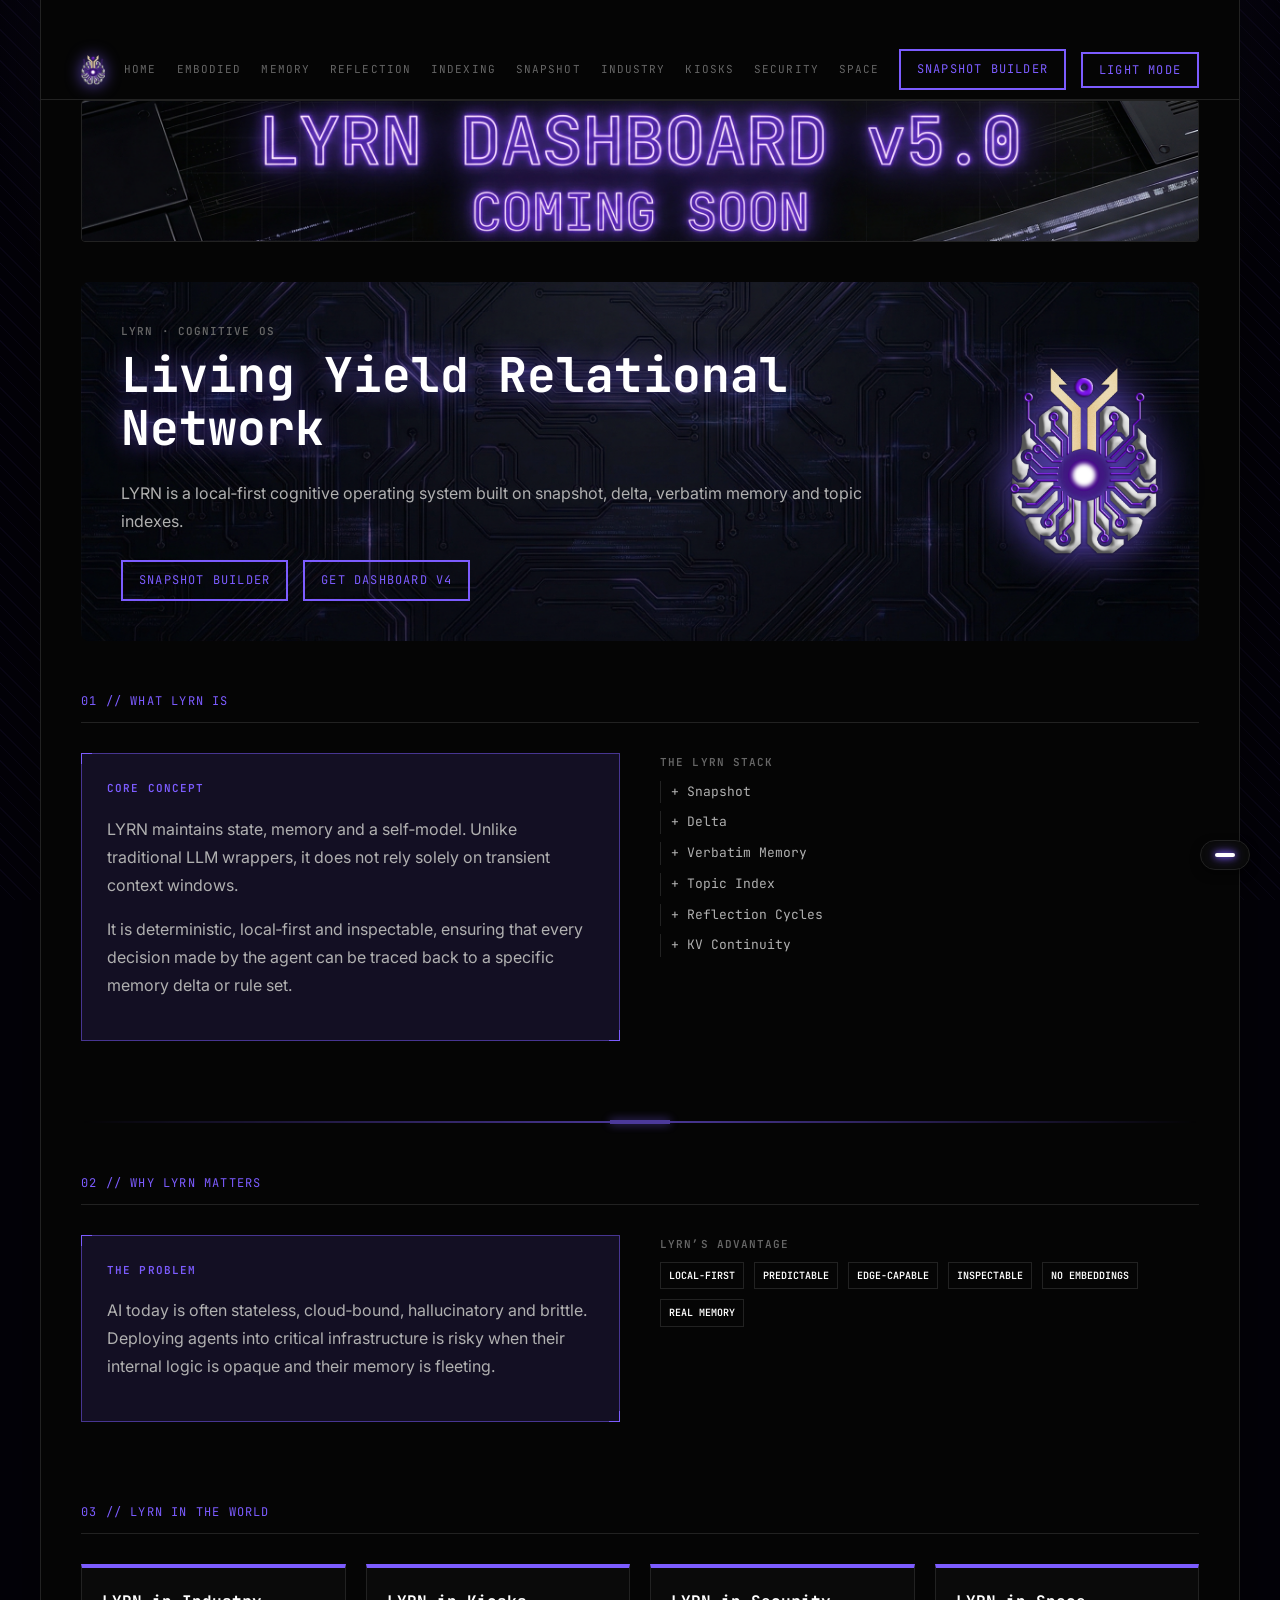
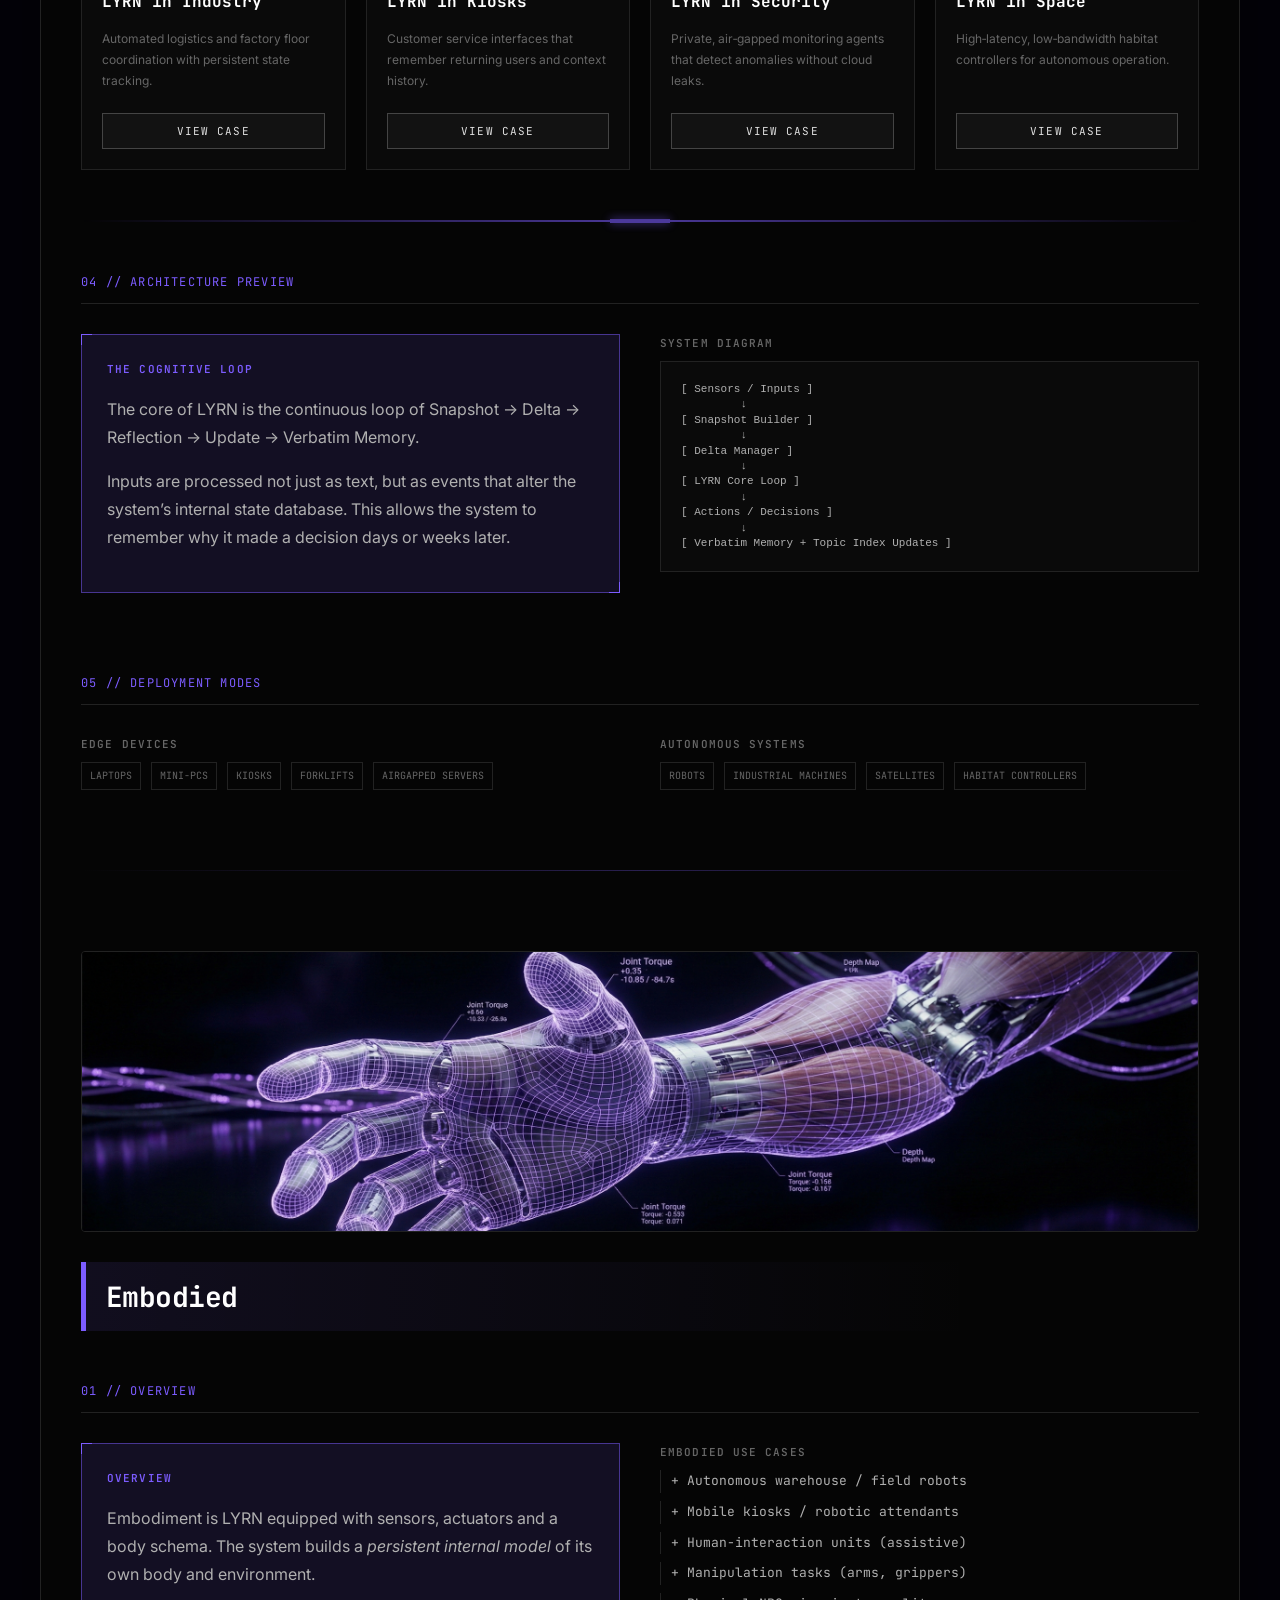
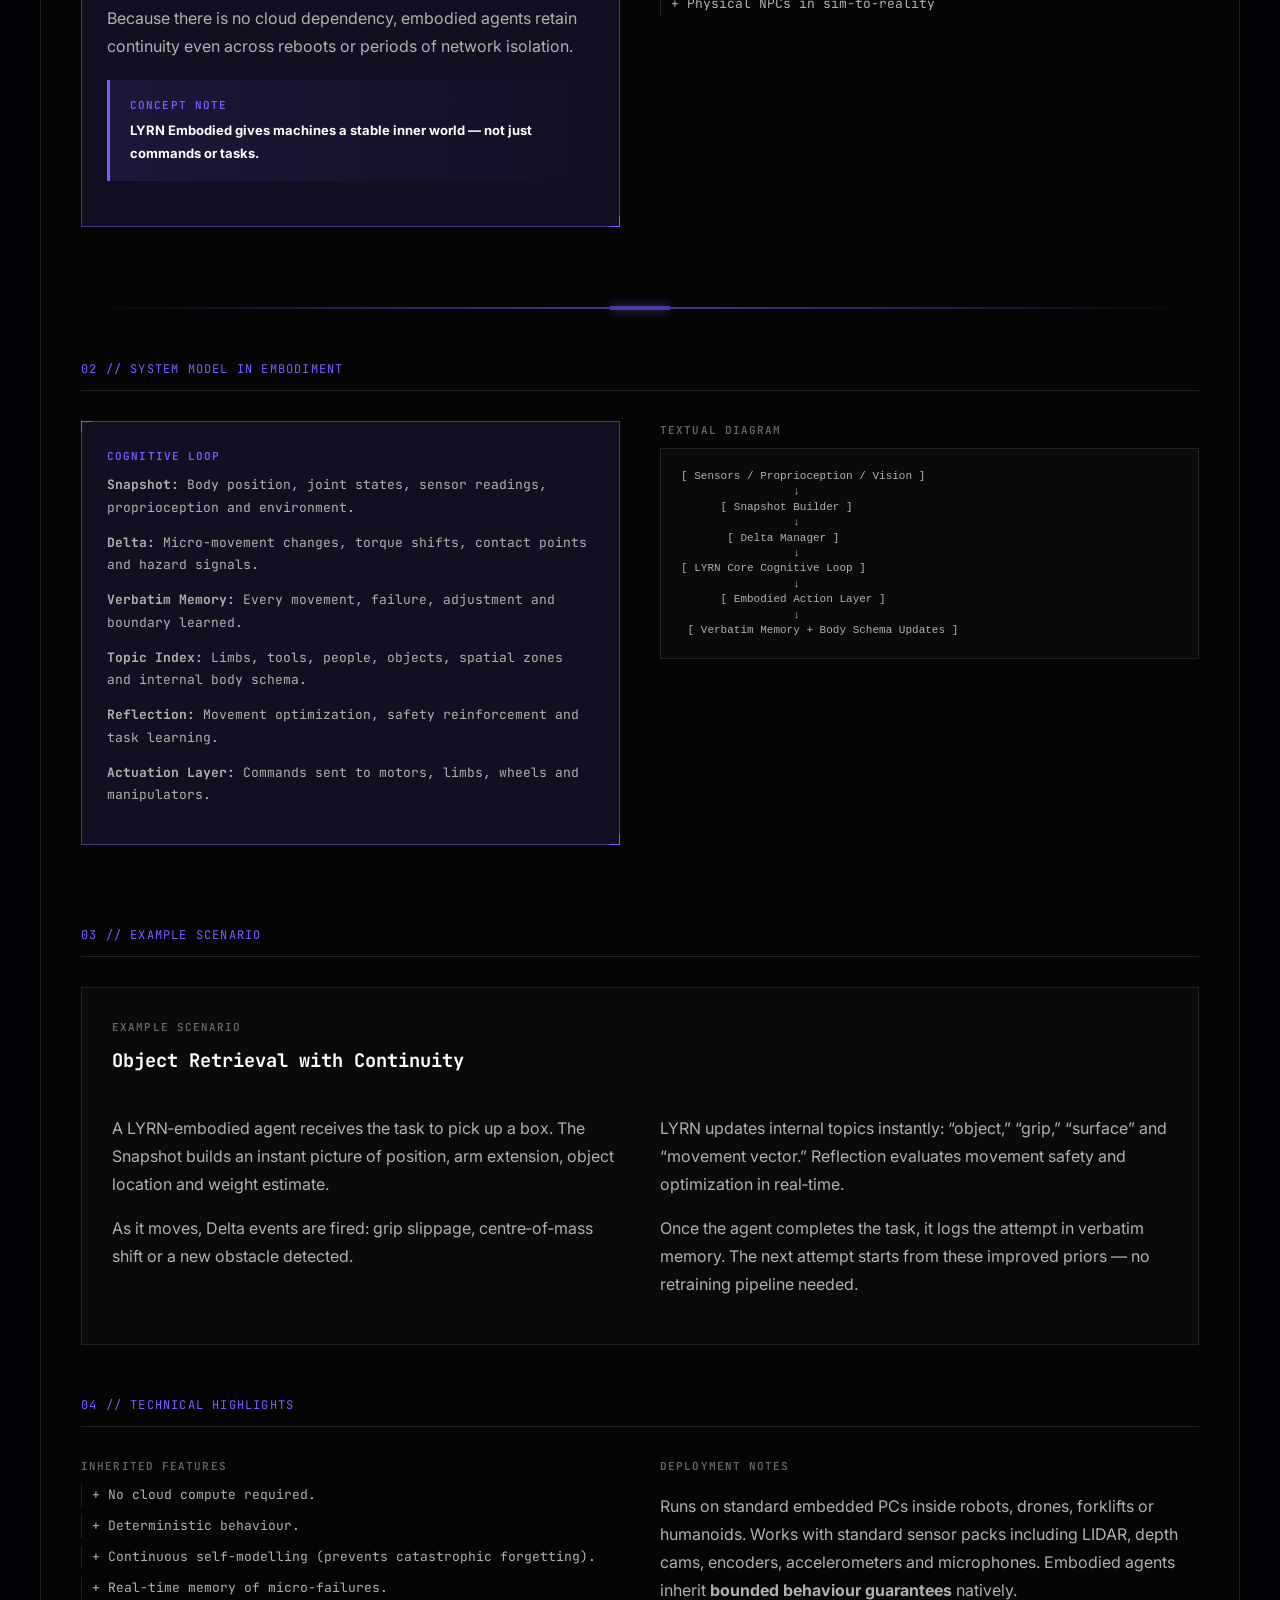
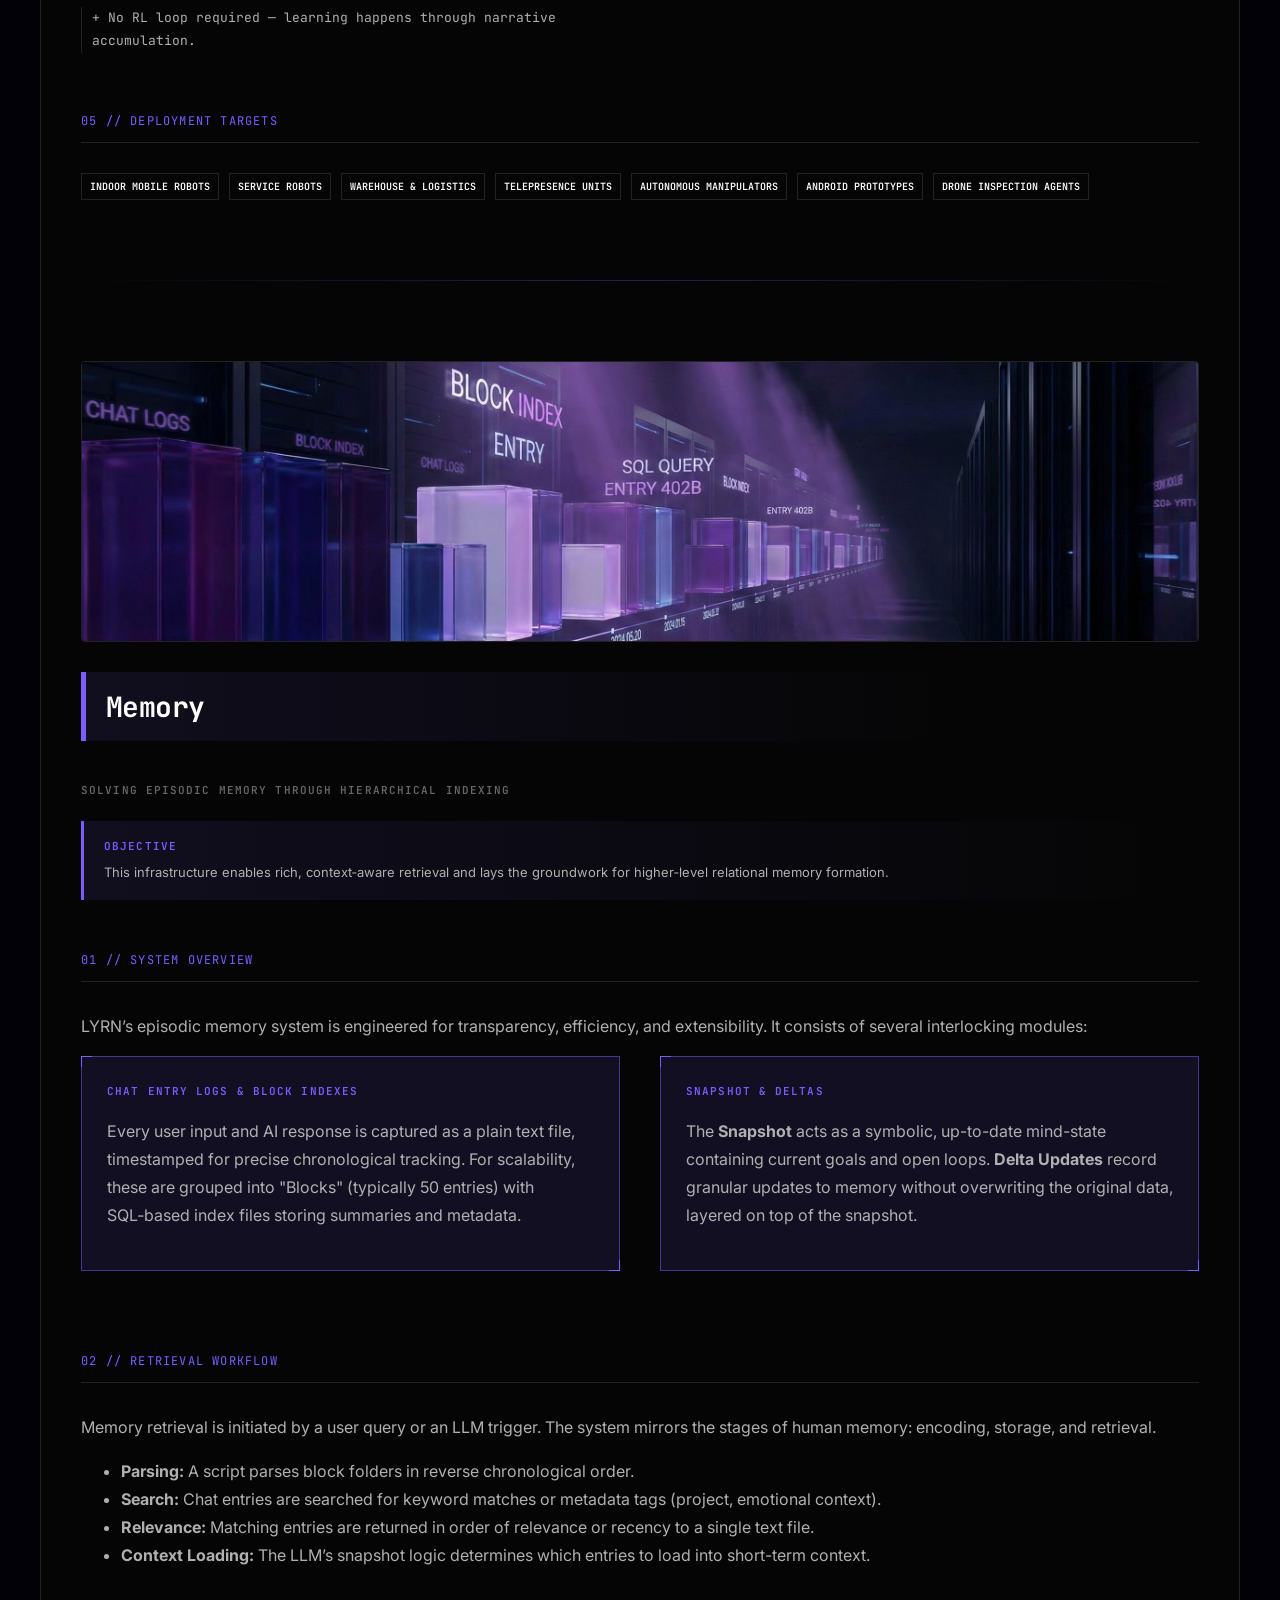
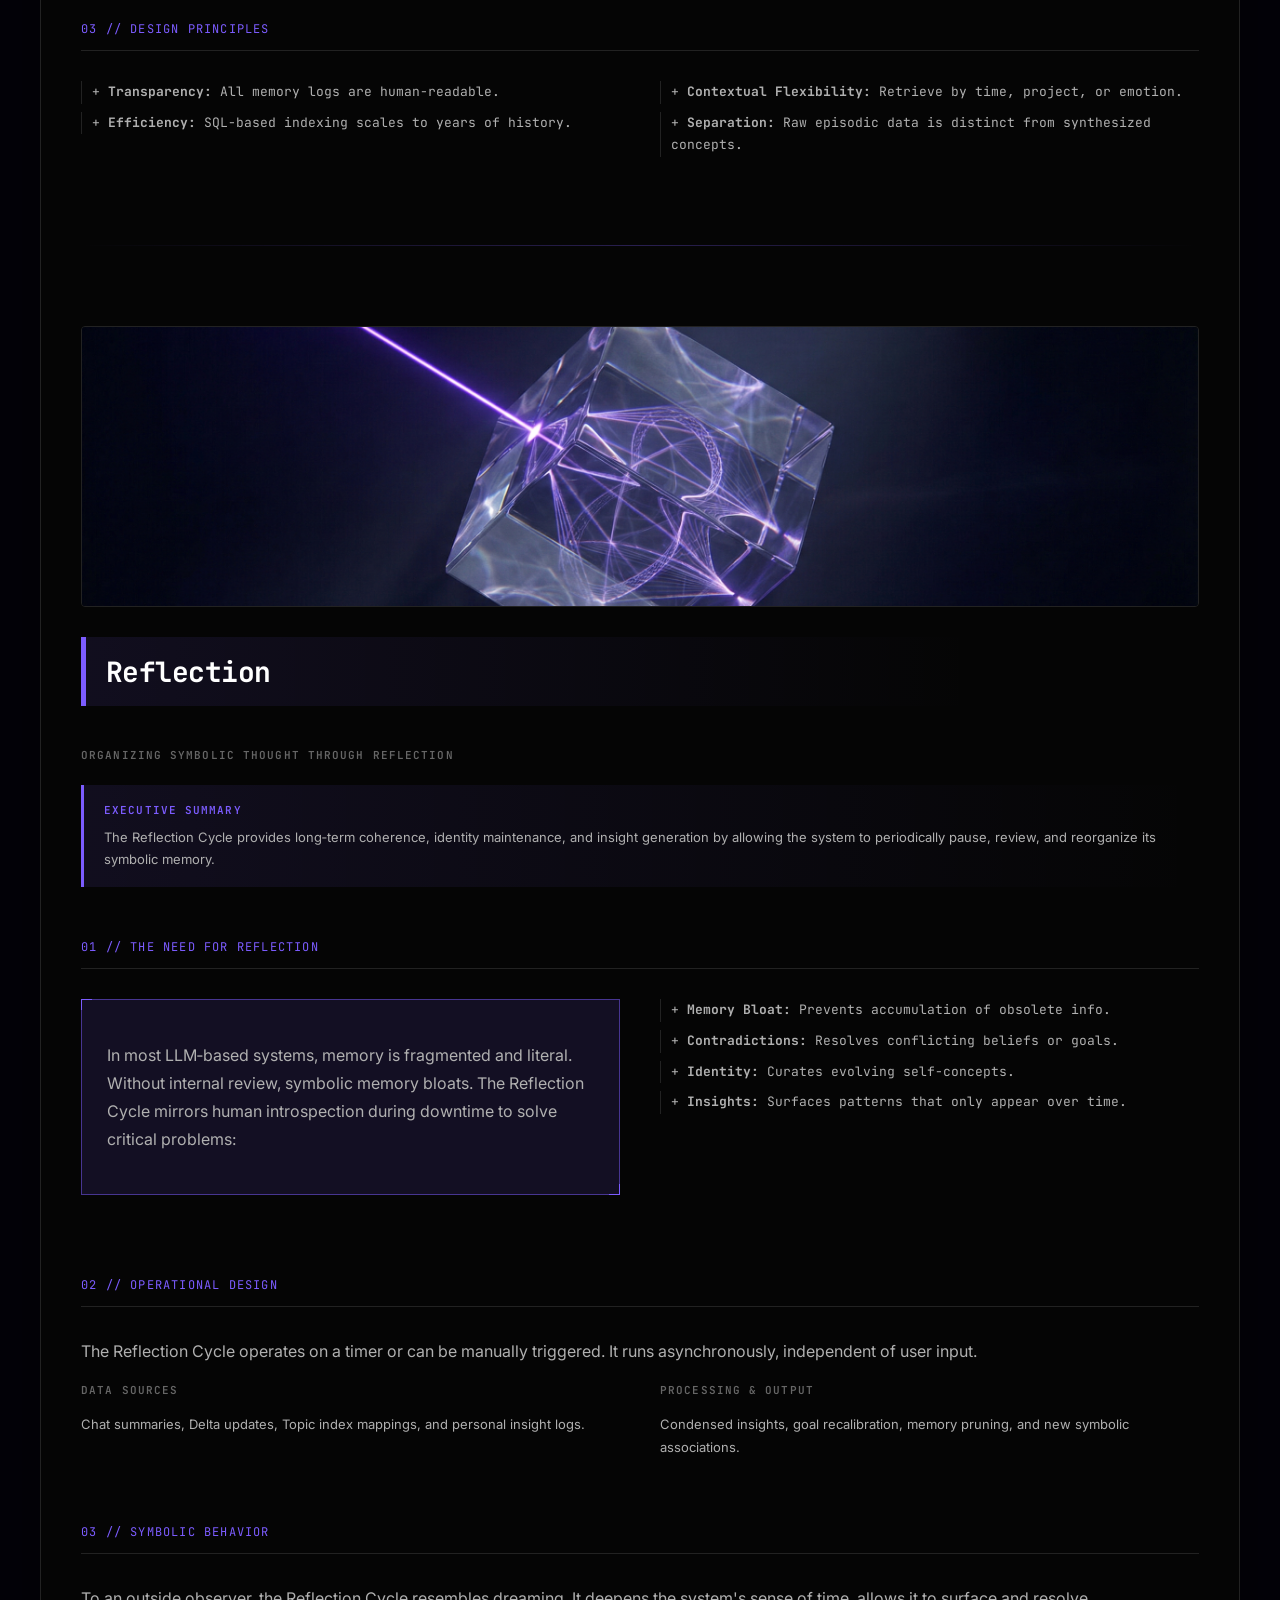
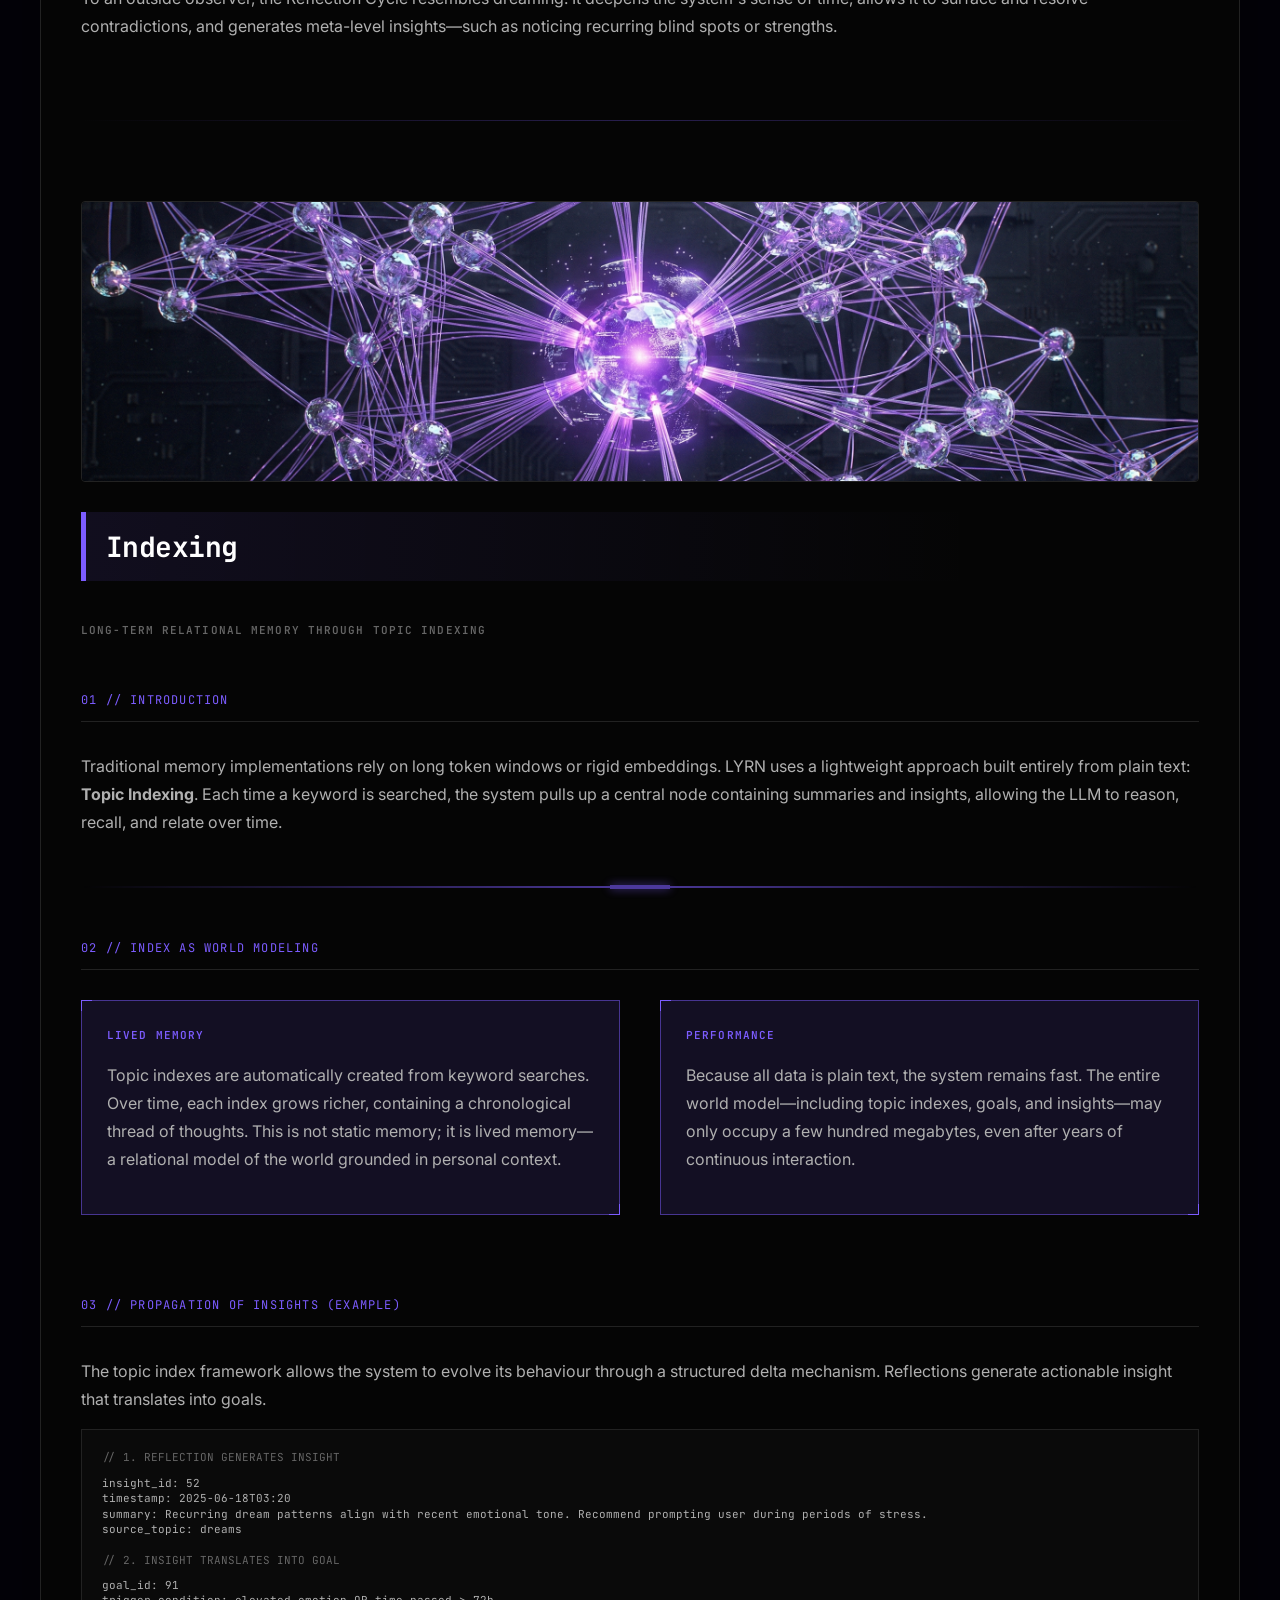
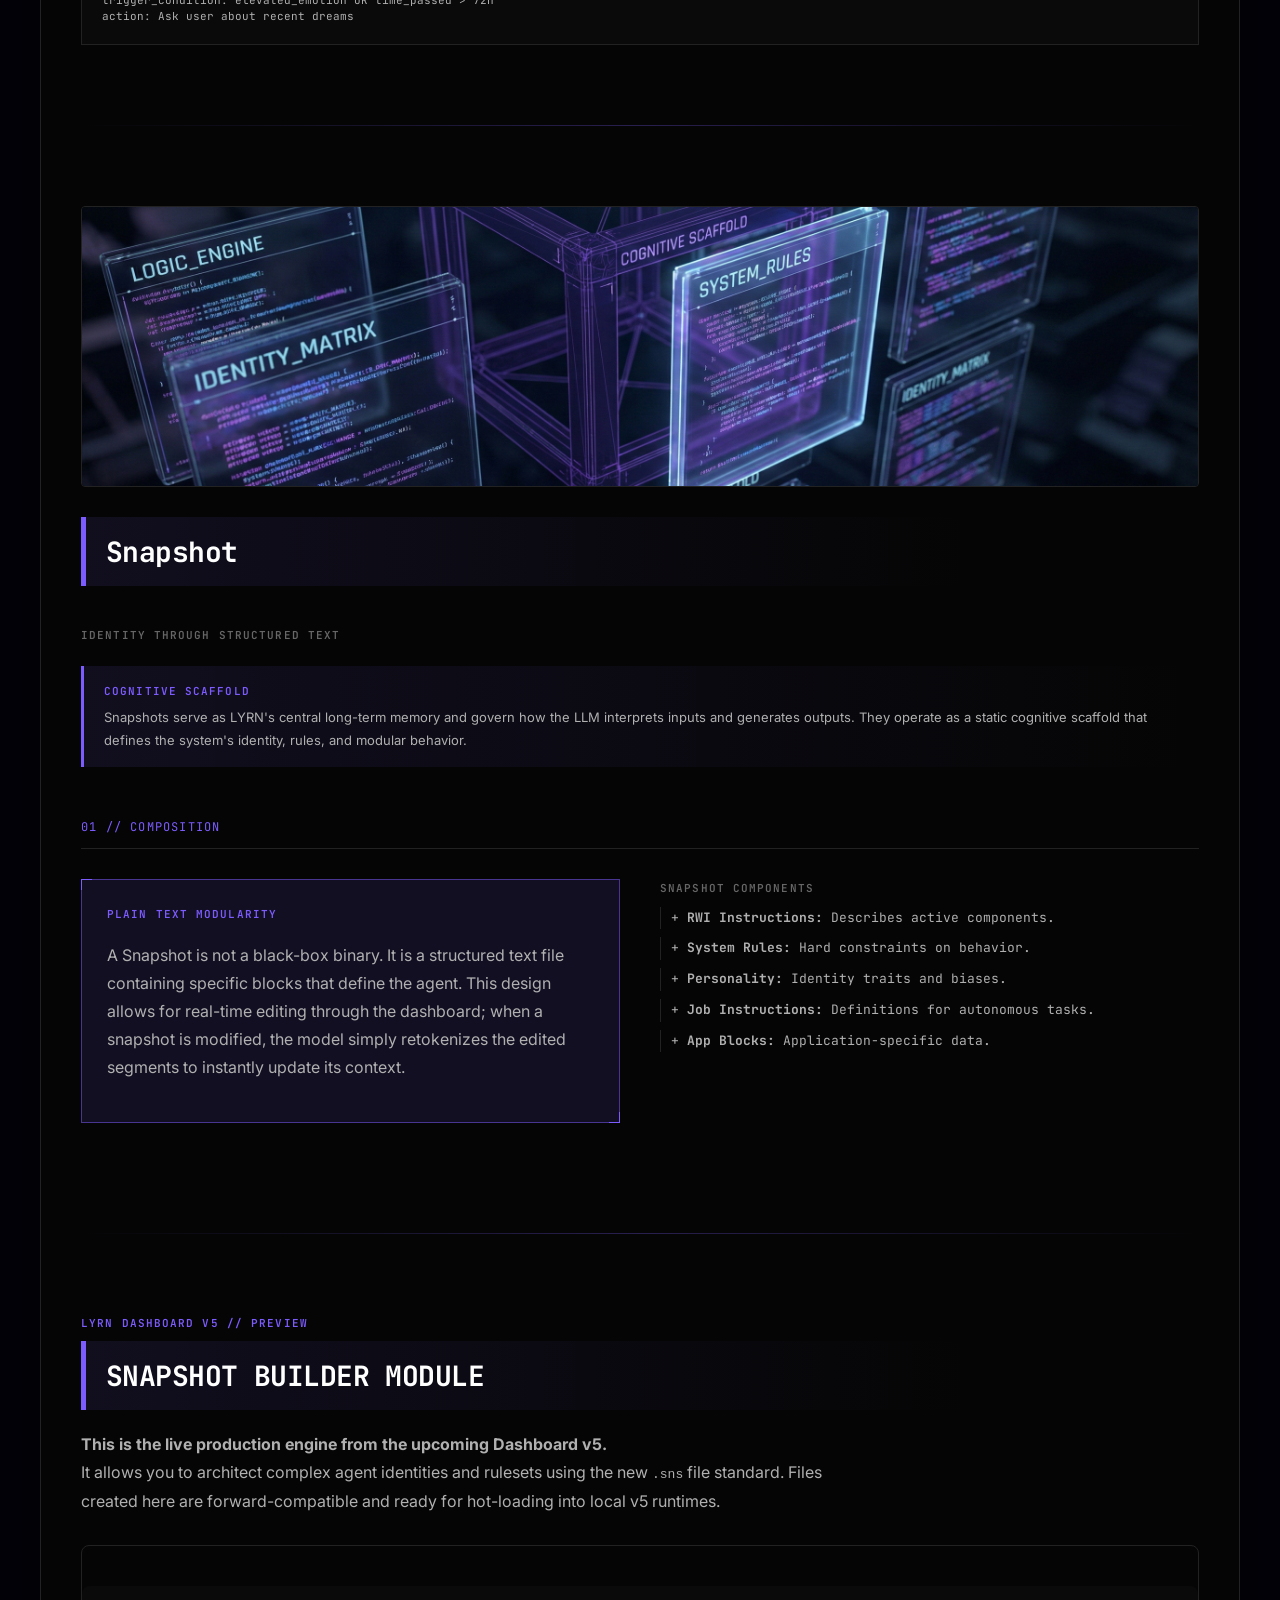
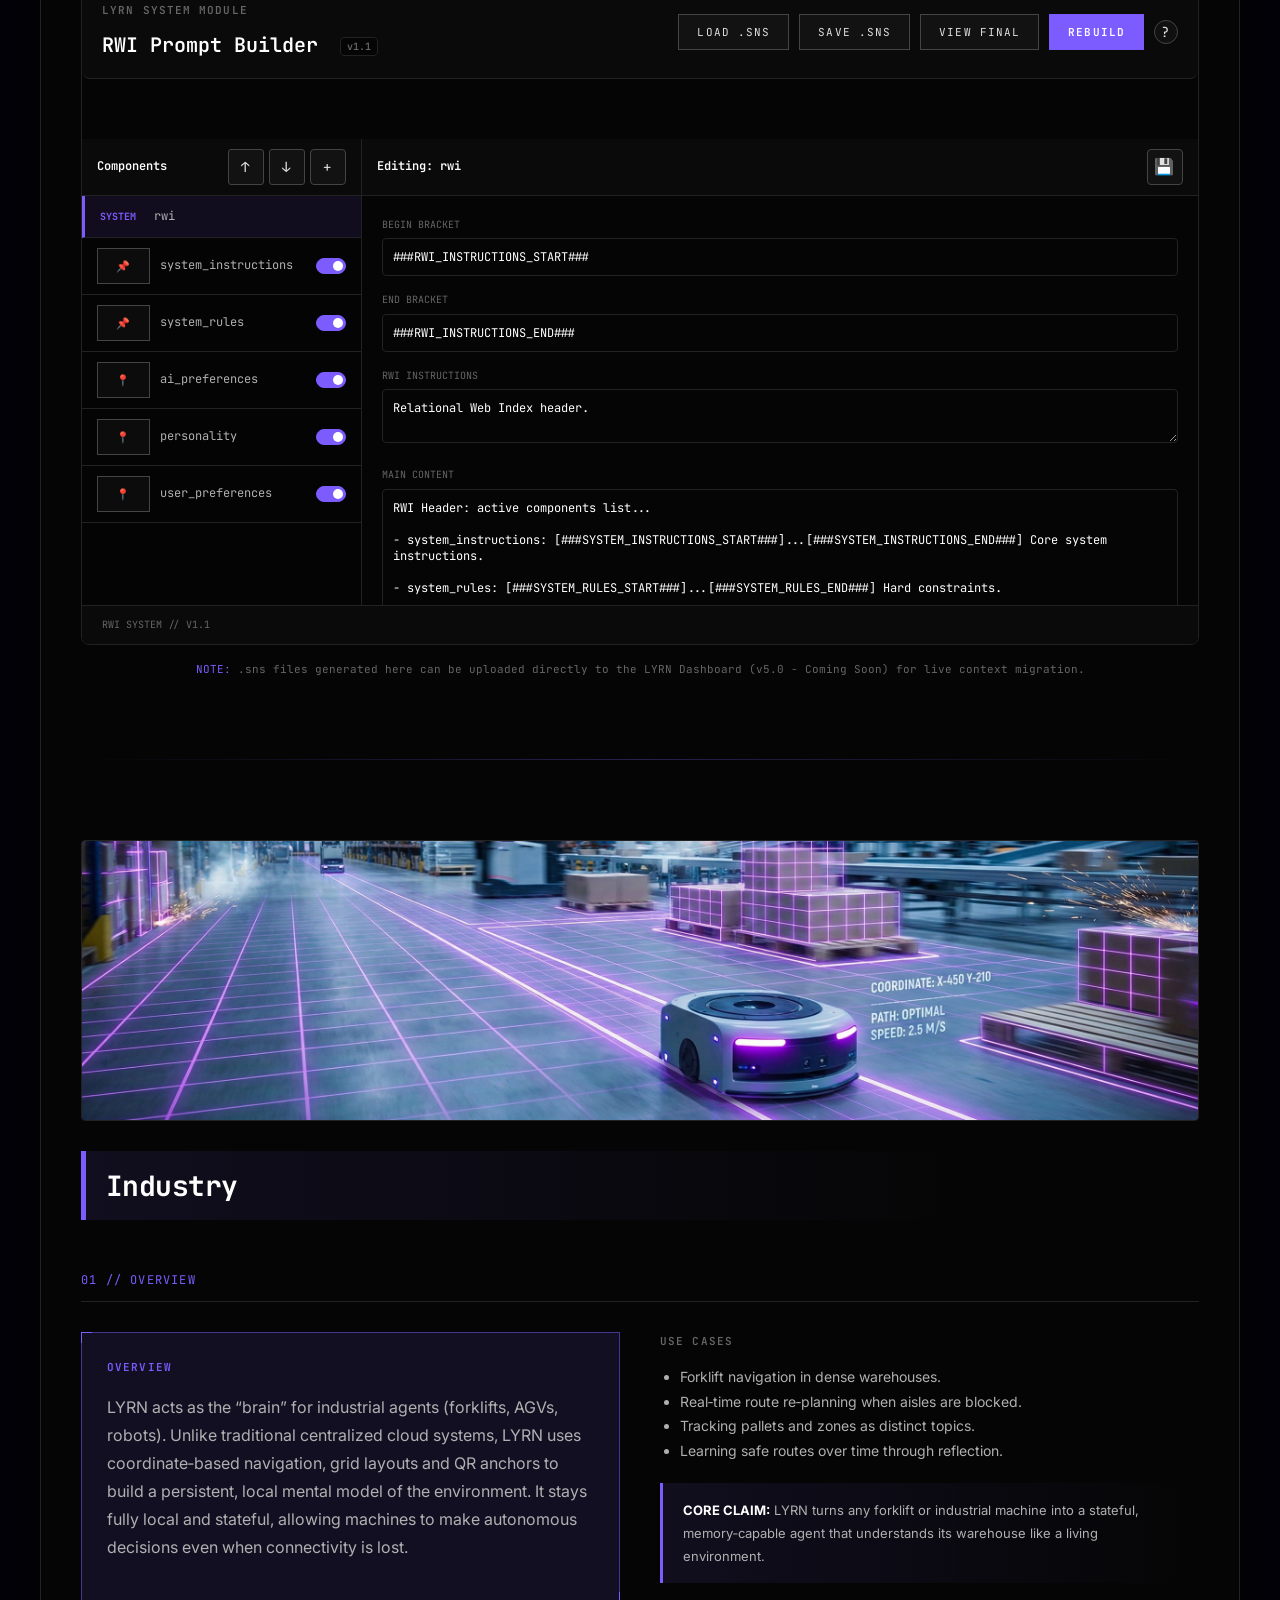
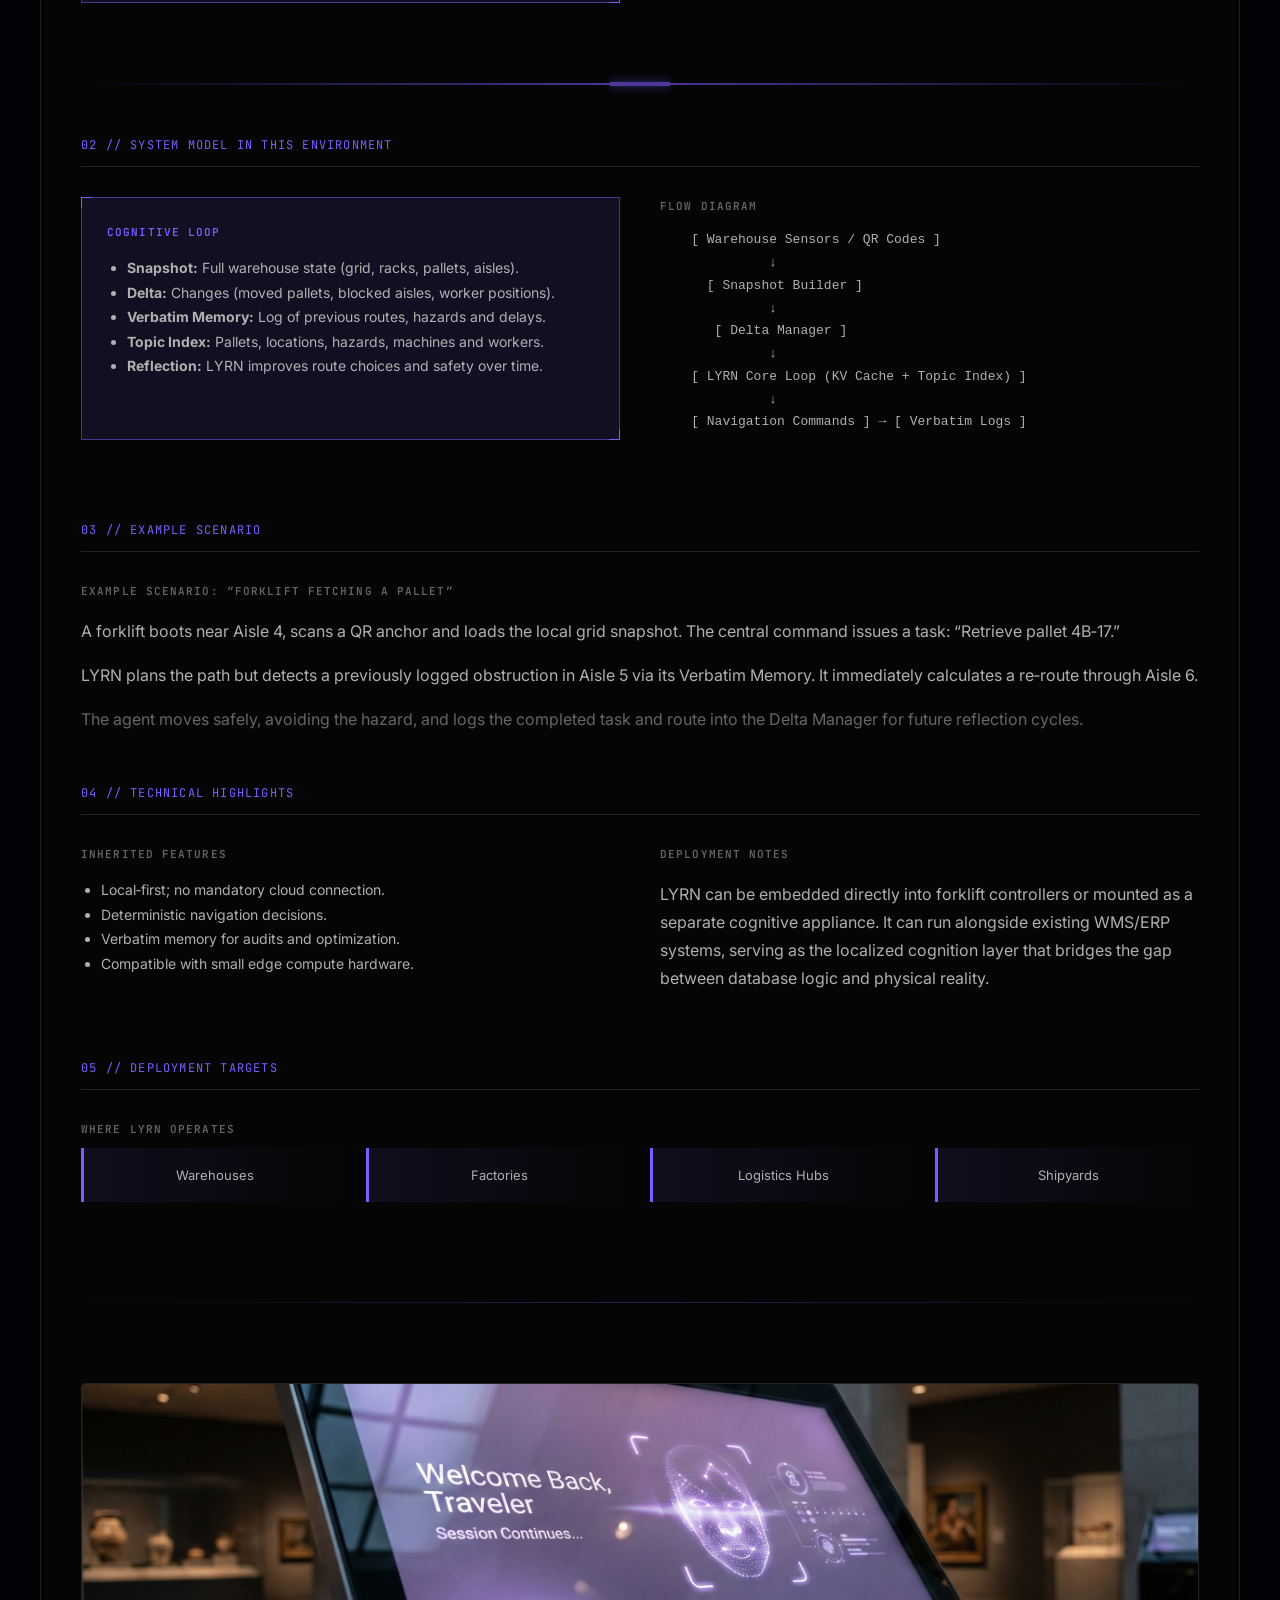
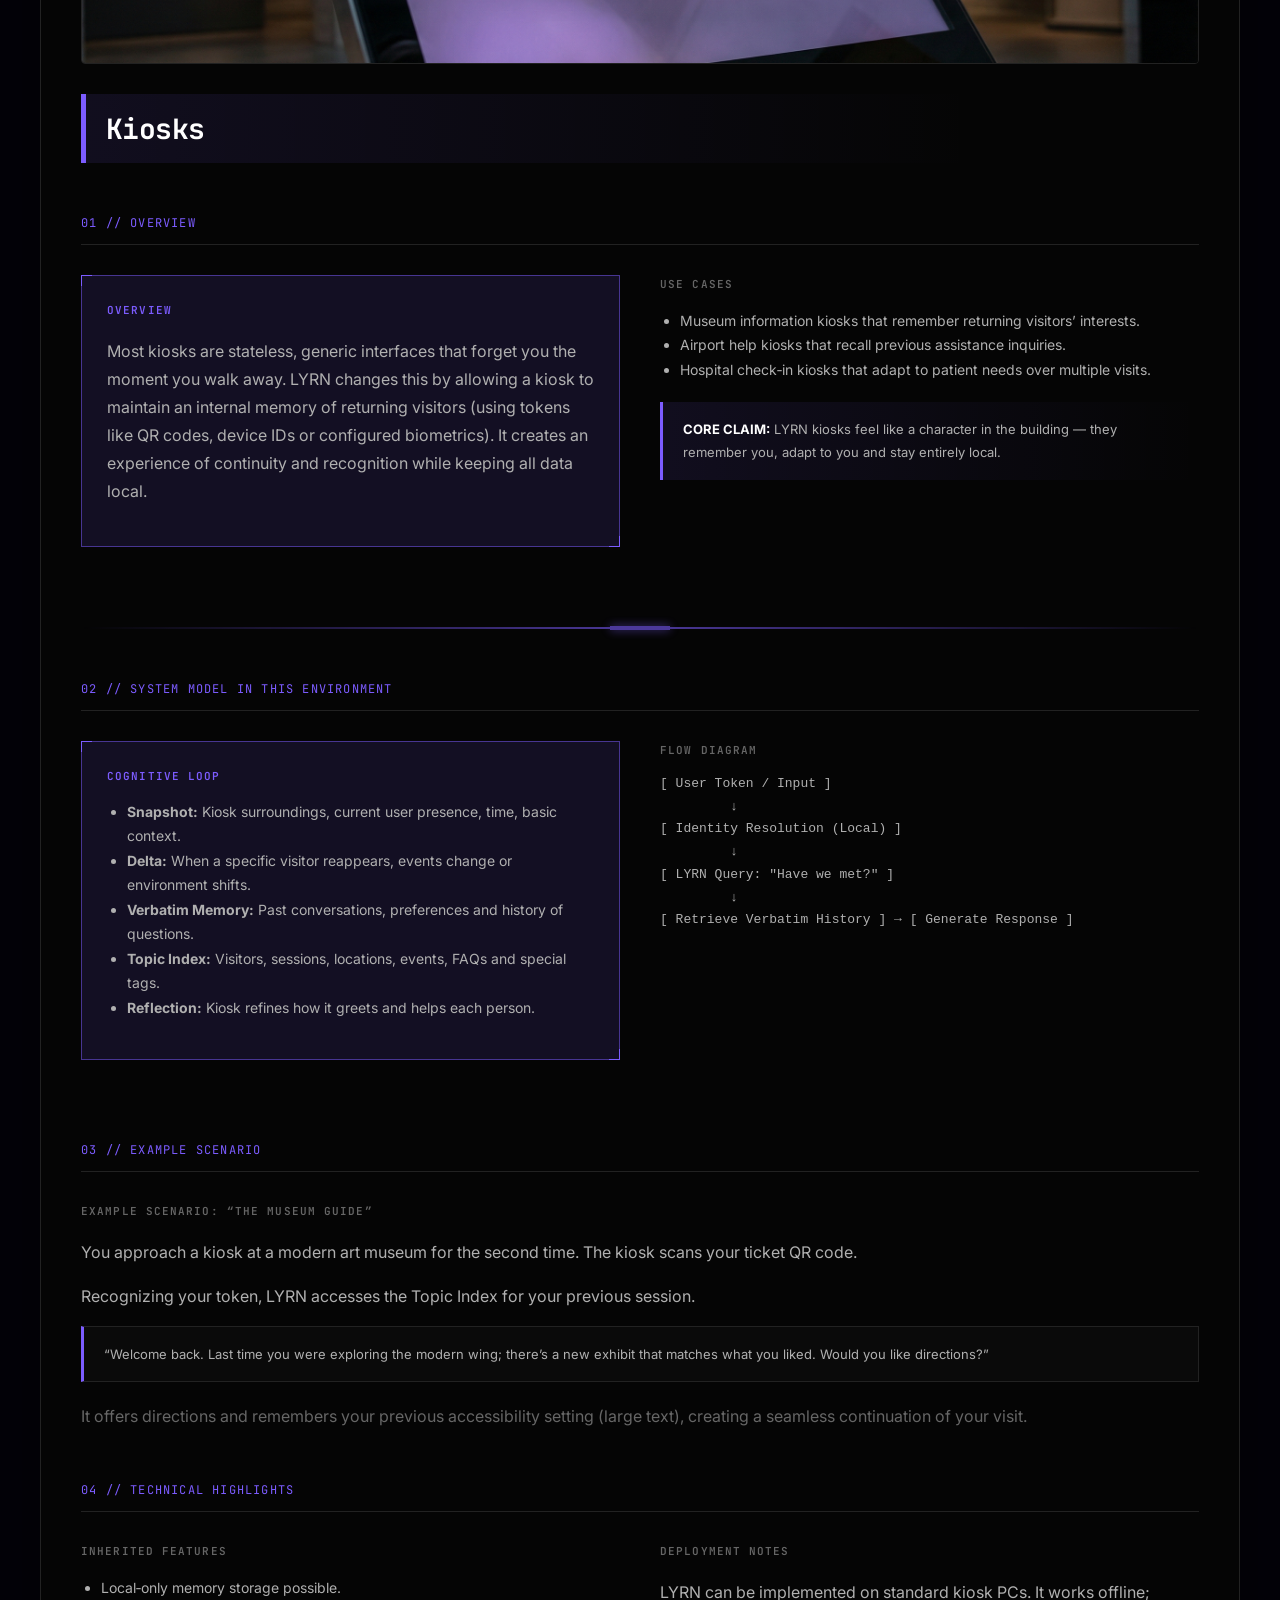
==== commit deaabf24: "dock update" ====
--- a/index.html
+++ b/index.html
@@ -906,7 +906,31 @@
     </footer>
   </div>
 
-  <button id="back-to-top" title="Back to Top">↑</button>
+  <div id="floating-dock" class="dock-collapsed">
+      
+      <div id="dock-content">
+          <button id="floating-builder-btn" class="dock-btn" title="Snapshot Builder" onclick="document.getElementById('snapshot-demo').scrollIntoView({behavior: 'smooth'})">🛠️</button>
+          <button id="floating-menu-btn" class="dock-btn" title="Navigation">☰</button>
+          <button id="back-to-top" class="dock-btn" title="Back to Top">↑</button>
+      </div>
+
+      <div id="dock-handle" title="Drag to move, Click to toggle">
+          <div class="handle-bar"></div>
+      </div>
+  </div>
+
+  <div id="floating-nav-overlay">
+      <a href="#home" class="nav-link" onclick="closeFloatingNav()">Home</a>
+      <a href="#embodied" class="nav-link" onclick="closeFloatingNav()">Embodied</a>
+      <a href="#memory" class="nav-link" onclick="closeFloatingNav()">Memory</a>
+      <a href="#reflection" class="nav-link" onclick="closeFloatingNav()">Reflection</a>
+      <a href="#topic" class="nav-link" onclick="closeFloatingNav()">Indexing</a>
+      <a href="#snapshot" class="nav-link" onclick="closeFloatingNav()">Snapshot</a>
+      <a href="#industry" class="nav-link" onclick="closeFloatingNav()">Industry</a>
+      <a href="#kiosks" class="nav-link" onclick="closeFloatingNav()">Kiosks</a>
+      <a href="#security" class="nav-link" onclick="closeFloatingNav()">Security</a>
+      <a href="#space" class="nav-link" onclick="closeFloatingNav()">Space</a>
+  </div>
 
   <div id="preview-modal" class="modal-overlay hidden">
     <div class="modal-box">
--- a/style.css
+++ b/style.css
@@ -9,7 +9,7 @@
 :root {
   --bg-core: #050505;
   --bg-panel: #0a0a0a;
-  --bg-input: #050505; /* Default Dark Input */
+  --bg-input: #050505; 
   --brand-purple: #7c5cff;
   --brand-purple-dim: rgba(124, 92, 255, 0.1);
   --brand-purple-glow: rgba(124, 92, 255, 0.5);
@@ -22,35 +22,34 @@
   --input-focus-bg: #111111;
   --success-color: #10B981;
   --error-color: #EF4444;
+
+  --btn-text: #e0e0e0;
+  --btn-border: #444444;
+  --btn-bg: rgba(255,255,255,0.03);
 }
 
 /* Light mode overrides */
 body[data-theme="light"] {
-  --bg-core: #c0c2c5;  
-  --bg-panel: #d1d3d6; 
+  --bg-core: #eef0f4; 
+  --bg-panel: #ffffff;
   --bg-input: #f4f4f6; 
   --brand-purple: #6a4ce0; 
   --brand-purple-dim: rgba(106, 76, 224, 0.1);
   --brand-purple-glow: rgba(106, 76, 224, 0.3);
-  --text-head: #000000;
-  --text-body: #222222;
-  --text-dim: #444444;
-  --border-color: #a0a0a0; 
+  --text-head: #111111;
+  --text-body: #333333;
+  --text-dim: #555555;
+  --border-color: #d1d5db; 
   --code-bg: #e0e0e0;
   --code-border: #999999;
   --input-focus-bg: #ffffff;
 
-  background-color: #c0c2c5;
-  background-image:
-      repeating-linear-gradient(
-          45deg,
-          transparent,
-          transparent 10px,
-          rgba(106, 76, 224, 0.05) 10px,
-          rgba(106, 76, 224, 0.05) 11px
-      ),
-      radial-gradient(circle at 50% 0%, rgba(106, 76, 224, 0.15) 0%, transparent 60%);
-  background-size: auto, 100% 100%;
+  --btn-text: #333333;       
+  --btn-border: #bbbbbb;     
+  --btn-bg: rgba(0,0,0,0.03);
+
+  background-color: #eef0f4;
+  background-image: none; 
 }
 
 /* =========================================
@@ -76,7 +75,6 @@
     display: block;
 }
 
-/* Default Dark Mode Background */
 body {
   background-image:
       repeating-linear-gradient(
@@ -213,12 +211,10 @@
 }
 
 /* =========================================
-   NAVIGATION (Sticky)
+   NAVIGATION (Static Top Bar)
    ========================================= */
 #sticky-nav {
-  position: sticky;
-  top: 0;
-  z-index: 9999;
+  position: relative;
   background-color: var(--bg-core); 
   border-bottom: 1px solid var(--border-color);
   padding: 0 40px;
@@ -230,6 +226,7 @@
   margin-left: -40px;
   margin-right: -40px;
   width: calc(100% + 80px); 
+  z-index: 9999;
 }
 
 #sticky-nav .logo {
@@ -307,32 +304,179 @@
   flex-wrap: wrap;
 }
 
-#back-to-top {
+/* =========================================
+   FLOATING DOCK & HANDLES
+   ========================================= */
+
+/* The main container - Acts as the Anchor */
+#floating-dock {
     position: fixed;
+    /* Default position */
     bottom: 30px;
     right: 30px;
-    width: 45px;
-    height: 45px;
+    display: flex;
+    flex-direction: column;
+    align-items: center;
+    justify-content: flex-end; /* Align to bottom so handle stays put */
+    
+    background: transparent; /* Main container is transparent */
+    border: none;
+    box-shadow: none;
+    z-index: 10000;
+    
+    /* Allow buttons to pop UP outside the container */
+    overflow: visible; 
+    width: 50px;
+    height: 30px; /* Base height matches handle height */
+    
+    /* Transition for snapping */
+    transition: left 0.3s cubic-bezier(0.25, 1, 0.5, 1), top 0.3s cubic-bezier(0.25, 1, 0.5, 1);
+}
+
+#floating-dock.is-dragging {
+    transition: none !important;
+}
+
+/* The content area - Absolute positioned ABOVE the handle */
+#dock-content {
+    position: absolute;
+    bottom: 100%; /* Push upwards above handle */
+    left: 0;
+    width: 100%;
+    
+    display: flex;
+    flex-direction: column;
+    gap: 8px;
+    padding: 8px;
+    padding-bottom: 12px; /* Visual gap above handle */
     background: var(--bg-panel);
-    border: 1px solid var(--brand-purple);
-    color: var(--brand-purple);
-    border-radius: 50%;
-    display: none; 
+    border: 1px solid var(--border-color);
+    border-radius: 12px;
+    box-shadow: 0 10px 30px rgba(0,0,0,0.5);
+    margin-bottom: 5px;
+
+    opacity: 1;
+    transform: translateY(0) scale(1);
+    transform-origin: bottom center;
+    transition: all 0.3s cubic-bezier(0.34, 1.56, 0.64, 1); /* Bouncy pop */
+    pointer-events: auto;
+}
+
+/* Collapsed State */
+#floating-dock.dock-collapsed #dock-content {
+    opacity: 0;
+    transform: translateY(10px) scale(0.8);
+    pointer-events: none;
+}
+
+/* Buttons styling */
+.dock-btn {
+    width: 32px !important;
+    height: 32px !important;
+    border-radius: 6px !important;
+    background: transparent;
+    border: 1px solid transparent;
+    color: var(--text-dim);
+    display: flex;
     align-items: center;
     justify-content: center;
+    font-size: 16px;
+    padding: 0 !important;
+    transition: all 0.2s;
     cursor: pointer;
-    z-index: 1000;
-    transition: all 0.3s ease;
-    font-size: 20px;
-    box-shadow: 0 5px 15px rgba(0,0,0,0.3);
-}
-#back-to-top:hover {
-    background: var(--brand-purple);
-    color: #ffffff;
-    box-shadow: 0 0 20px var(--brand-purple-glow);
-    transform: translateY(-3px);
-}
-
+}
+
+.dock-btn:hover {
+    background: var(--brand-purple-dim);
+    color: var(--brand-purple);
+    border-color: var(--brand-purple);
+}
+
+#floating-builder-btn {
+    color: var(--brand-purple);
+}
+
+/* The Handle Container */
+#dock-handle {
+    width: 50px; /* Matches container width */
+    height: 30px;
+    display: flex;
+    align-items: center;
+    justify-content: center;
+    cursor: grab;
+    
+    background: var(--bg-panel);
+    border: 1px solid var(--border-color);
+    border-radius: 15px; /* Pill shape */
+    box-shadow: 0 4px 10px rgba(0,0,0,0.5);
+    transition: background 0.2s, transform 0.2s;
+}
+
+#dock-handle:active {
+    cursor: grabbing;
+    transform: scale(0.95);
+}
+
+/* The Glowing LED Bar */
+.handle-bar {
+    width: 20px;
+    height: 4px;
+    background-color: #ffffff; /* Hot center */
+    border-radius: 2px;
+    opacity: 1;
+    /* Purple LED Glow Effect */
+    box-shadow: 0 0 6px var(--brand-purple), 0 0 12px var(--brand-purple);
+    transition: all 0.3s;
+}
+
+#floating-dock:hover .handle-bar {
+    background-color: #fff;
+    box-shadow: 0 0 8px var(--brand-purple), 0 0 16px var(--brand-purple), 0 0 24px var(--brand-purple);
+}
+
+/* Floating Menu Overlay Positioning Update */
+#floating-nav-overlay {
+    position: fixed; 
+    bottom: 270px; /* Initial default, but JS will update */
+    right: 30px;
+    background: var(--bg-panel);
+    border: 1px solid var(--border-color);
+    box-shadow: 0 10px 40px rgba(0,0,0,0.8);
+    border-radius: 8px;
+    padding: 15px;
+    z-index: 10000;
+    width: 200px;
+    display: flex;
+    flex-direction: column;
+    gap: 10px;
+    opacity: 0;
+    pointer-events: none;
+    transition: opacity 0.3s ease, transform 0.3s ease;
+}
+
+#floating-nav-overlay.visible {
+    opacity: 1;
+    pointer-events: auto;
+    transform: translateY(0);
+}
+
+#floating-nav-overlay .nav-link {
+    font-family: 'JetBrains Mono', monospace;
+    font-size: 12px;
+    color: var(--text-body);
+    text-decoration: none;
+    padding: 8px 10px;
+    border-radius: 4px;
+    transition: background 0.2s;
+    text-transform: uppercase;
+}
+
+#floating-nav-overlay .nav-link:hover {
+    background: var(--bg-core);
+    color: var(--brand-purple);
+}
+
+/* HERO SECTION Header */
 header {
   display: flex;
   justify-content: space-between;
@@ -381,13 +525,12 @@
    COMPONENTS
    ========================================= */
 
-/* General Button Styles */
 button {
   font-family: 'JetBrains Mono', monospace;
   font-size: 11px;
-  background: rgba(255,255,255,0.03); 
-  border: 1px solid #444444; 
-  color: #e0e0e0;
+  background: var(--btn-bg); 
+  border: 1px solid var(--btn-border); 
+  color: var(--btn-text);
   padding: 10px 18px;
   cursor: pointer;
   text-transform: uppercase;
@@ -417,7 +560,7 @@
     gap: 10px;
 }
 
-/* NEW: Square Button Style for Save/Delete/Arrows */
+/* Square Button Style */
 .btn-square {
     width: 36px;
     height: 36px;
@@ -425,10 +568,10 @@
     display: flex;
     align-items: center;
     justify-content: center;
-    font-size: 16px; /* Icon Size */
-    border: 1px solid #444;
-    background: rgba(255,255,255,0.05);
-    color: #e0e0e0;
+    font-size: 16px; 
+    border: 1px solid var(--btn-border);
+    background: var(--btn-bg);
+    color: var(--btn-text);
     border-radius: 4px;
 }
 .btn-square:hover {
@@ -437,7 +580,6 @@
     background: var(--bg-panel);
 }
 
-/* Specific Hover colors */
 .btn-delete:hover {
     border-color: #ff4444;
     color: #ff4444;
@@ -459,8 +601,8 @@
     font-size: 14px;
     margin-right: 0;
     border-radius: 3px;
-    border: 1px solid #444444;
-    color: #e0e0e0;
+    border: 1px solid var(--btn-border);
+    color: var(--btn-text);
     line-height: 1;
 }
 .btn-arrow:hover {
@@ -574,16 +716,6 @@
 .social-link:hover { color: var(--brand-purple); }
 .social-separator { color: var(--border-color); }
 
-@media (max-width: 768px) {
-    footer {
-        grid-template-columns: 1fr;
-        grid-template-rows: auto auto auto;
-        gap: 20px;
-        text-align: center;
-    }
-    .footer-left, .footer-center, .footer-right { justify-self: center; }
-}
-
 /* =========================================
    RWI BUILDER STYLES
    ========================================= */
@@ -617,6 +749,11 @@
   background-image: none;
 }
 
+body[data-theme="light"] .rwi-wrapper header {
+    background-image: none !important;
+    background-color: var(--bg-panel);
+}
+
 .version-tag {
     font-family: 'JetBrains Mono', monospace;
     font-size: 10px;
@@ -738,12 +875,26 @@
 input:checked + .slider:before { transform: translateX(14px); background-color: #fff; }
 
 #rwi-toast {
-    position: absolute; bottom: 20px; right: 20px;
-    background: var(--bg-panel); border: 1px solid var(--brand-purple);
-    color: var(--text-head); padding: 10px 20px; border-radius: 4px;
-    font-family: 'JetBrains Mono', monospace; font-size: 12px;
-    opacity: 0; pointer-events: none; transition: opacity 0.3s;
-    box-shadow: 0 5px 15px rgba(0,0,0,0.5); z-index: 100;
+    position: fixed; 
+    bottom: 30px;
+    left: 50%;
+    transform: translateX(-50%);
+    background: var(--bg-panel); 
+    border: 1px solid var(--brand-purple);
+    color: var(--text-head); 
+    padding: 10px 20px; 
+    border-radius: 4px;
+    font-family: 'JetBrains Mono', monospace; 
+    font-size: 12px;
+    opacity: 0; 
+    pointer-events: none; 
+    transition: opacity 0.3s;
+    box-shadow: 0 10px 30px rgba(0,0,0,0.8);
+    z-index: 11000;
+    width: auto;
+    min-width: 250px;
+    max-width: 90%;
+    text-align: center;
 }
 #rwi-toast.show { opacity: 1; }
 
@@ -840,6 +991,7 @@
 
     .page-container {
         padding: 20px; 
+        padding-top: 100px; 
         width: 100%;
         max-width: 100%;
         overflow-x: hidden;
@@ -865,12 +1017,11 @@
         padding: 15px;
         flex-direction: column;
         gap: 15px;
-        position: sticky;
-        top: 0;
-        z-index: 10000;
+        position: relative; 
+        width: calc(100% + 40px);
         margin-left: -20px;
         margin-right: -20px;
-        width: calc(100% + 40px);
+        z-index: 1000;
     }
 
     #sticky-nav .nav-links {
@@ -892,6 +1043,8 @@
         flex-direction: column-reverse; 
         text-align: center;
         gap: 20px;
+        background-image: none !important;
+        background-color: var(--bg-panel); 
     }
     
     .header-left {
@@ -925,6 +1078,27 @@
         border-bottom: 1px solid var(--border-color);
     }
 
+    .rwi-wrapper header {
+        flex-direction: column !important; 
+        gap: 20px;
+        align-items: center;
+        text-align: center;
+        padding-bottom: 20px;
+    }
+    
+    .rwi-wrapper header .btn-group {
+        justify-content: center;
+        flex-wrap: wrap;
+        width: 100%;
+        gap: 10px;
+    }
+    
+    .rwi-wrapper header button {
+        padding: 8px 12px;
+        font-size: 10px;
+        flex: 0 1 auto; 
+    }
+
     footer {
         grid-template-columns: 1fr;
         gap: 25px;
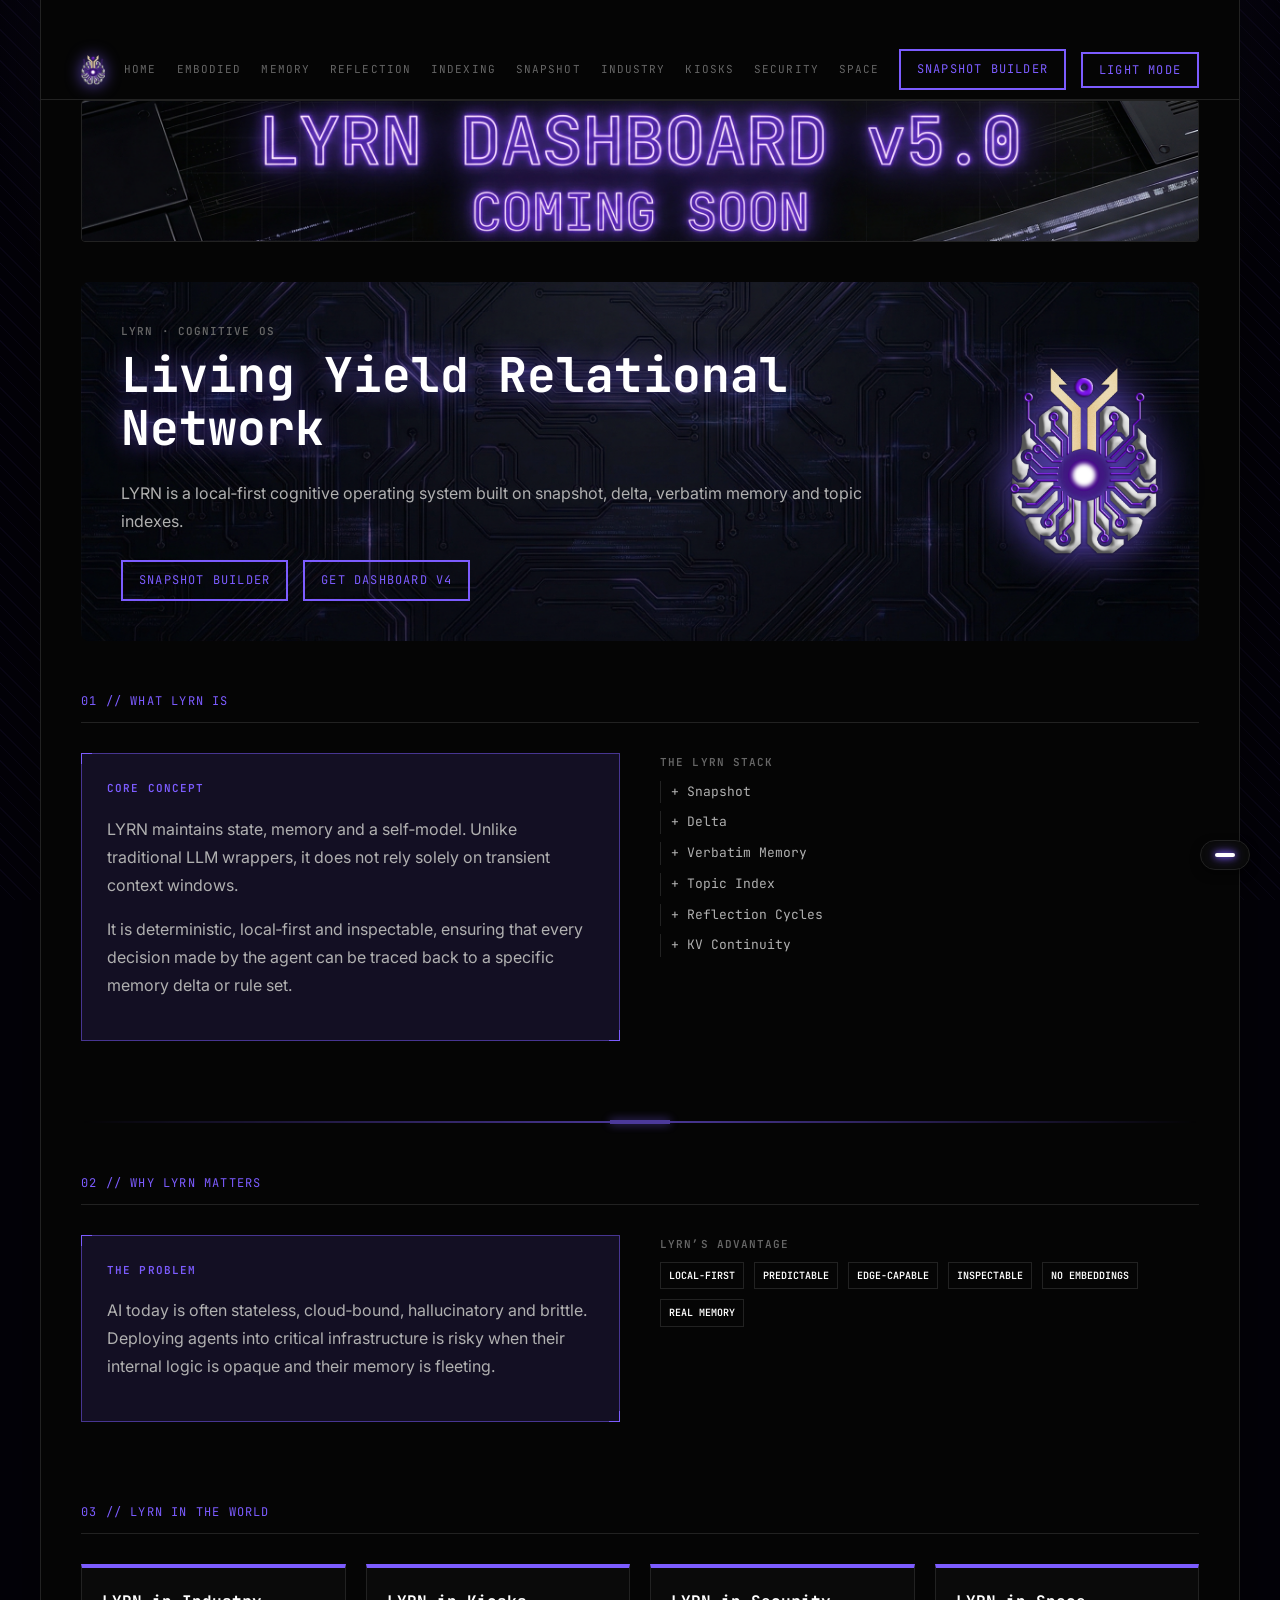
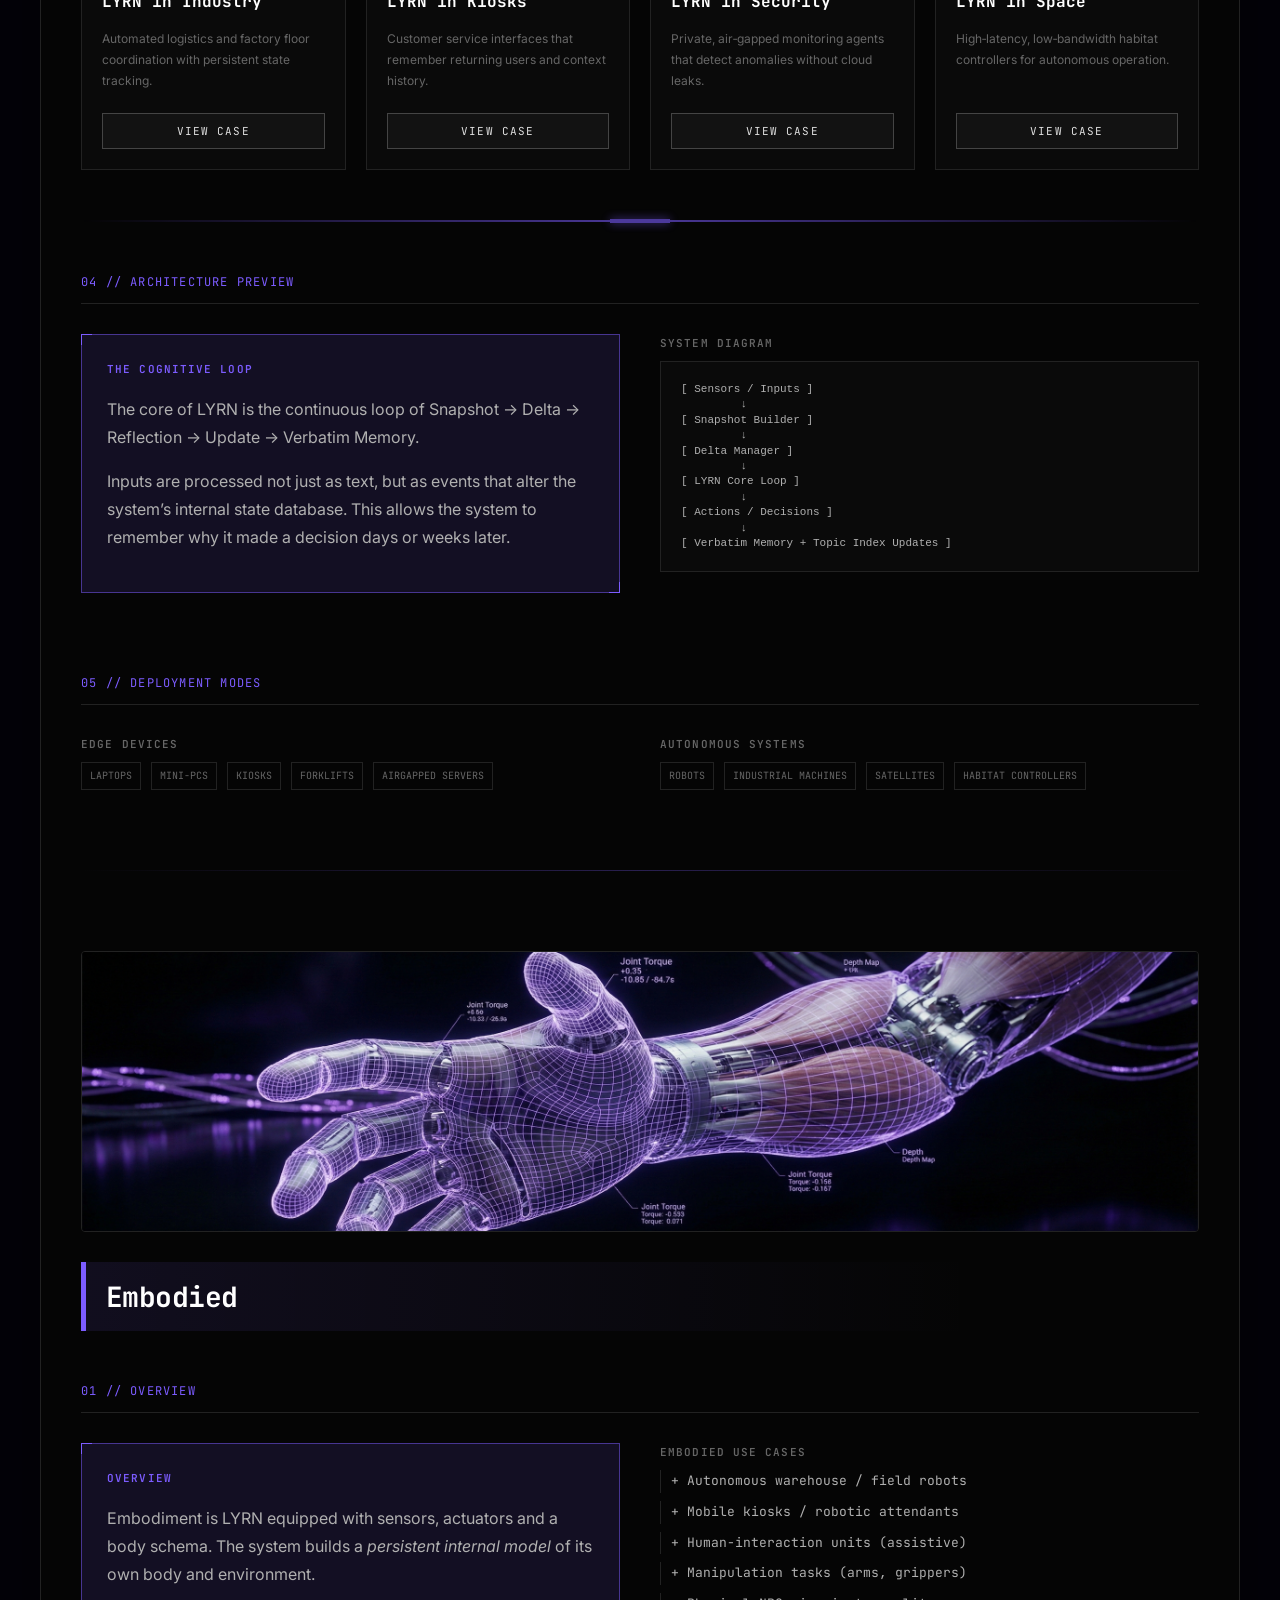
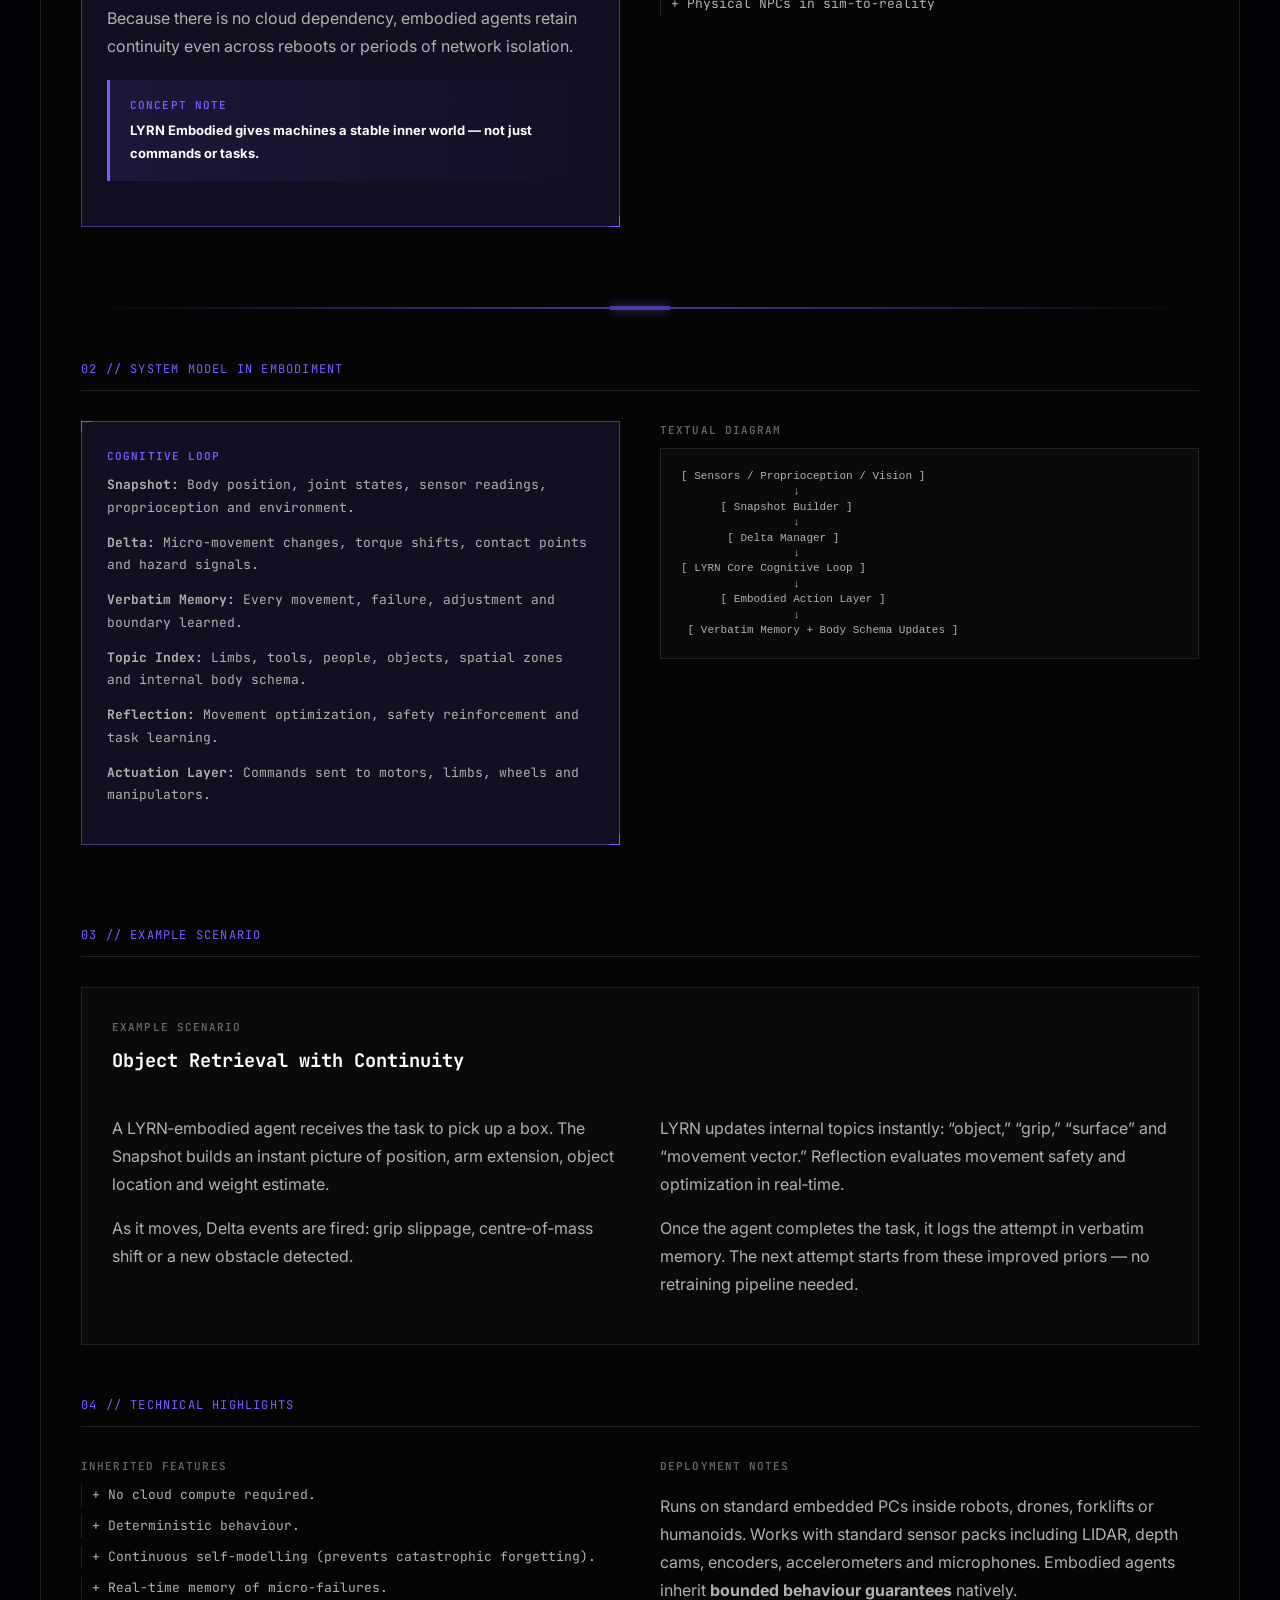
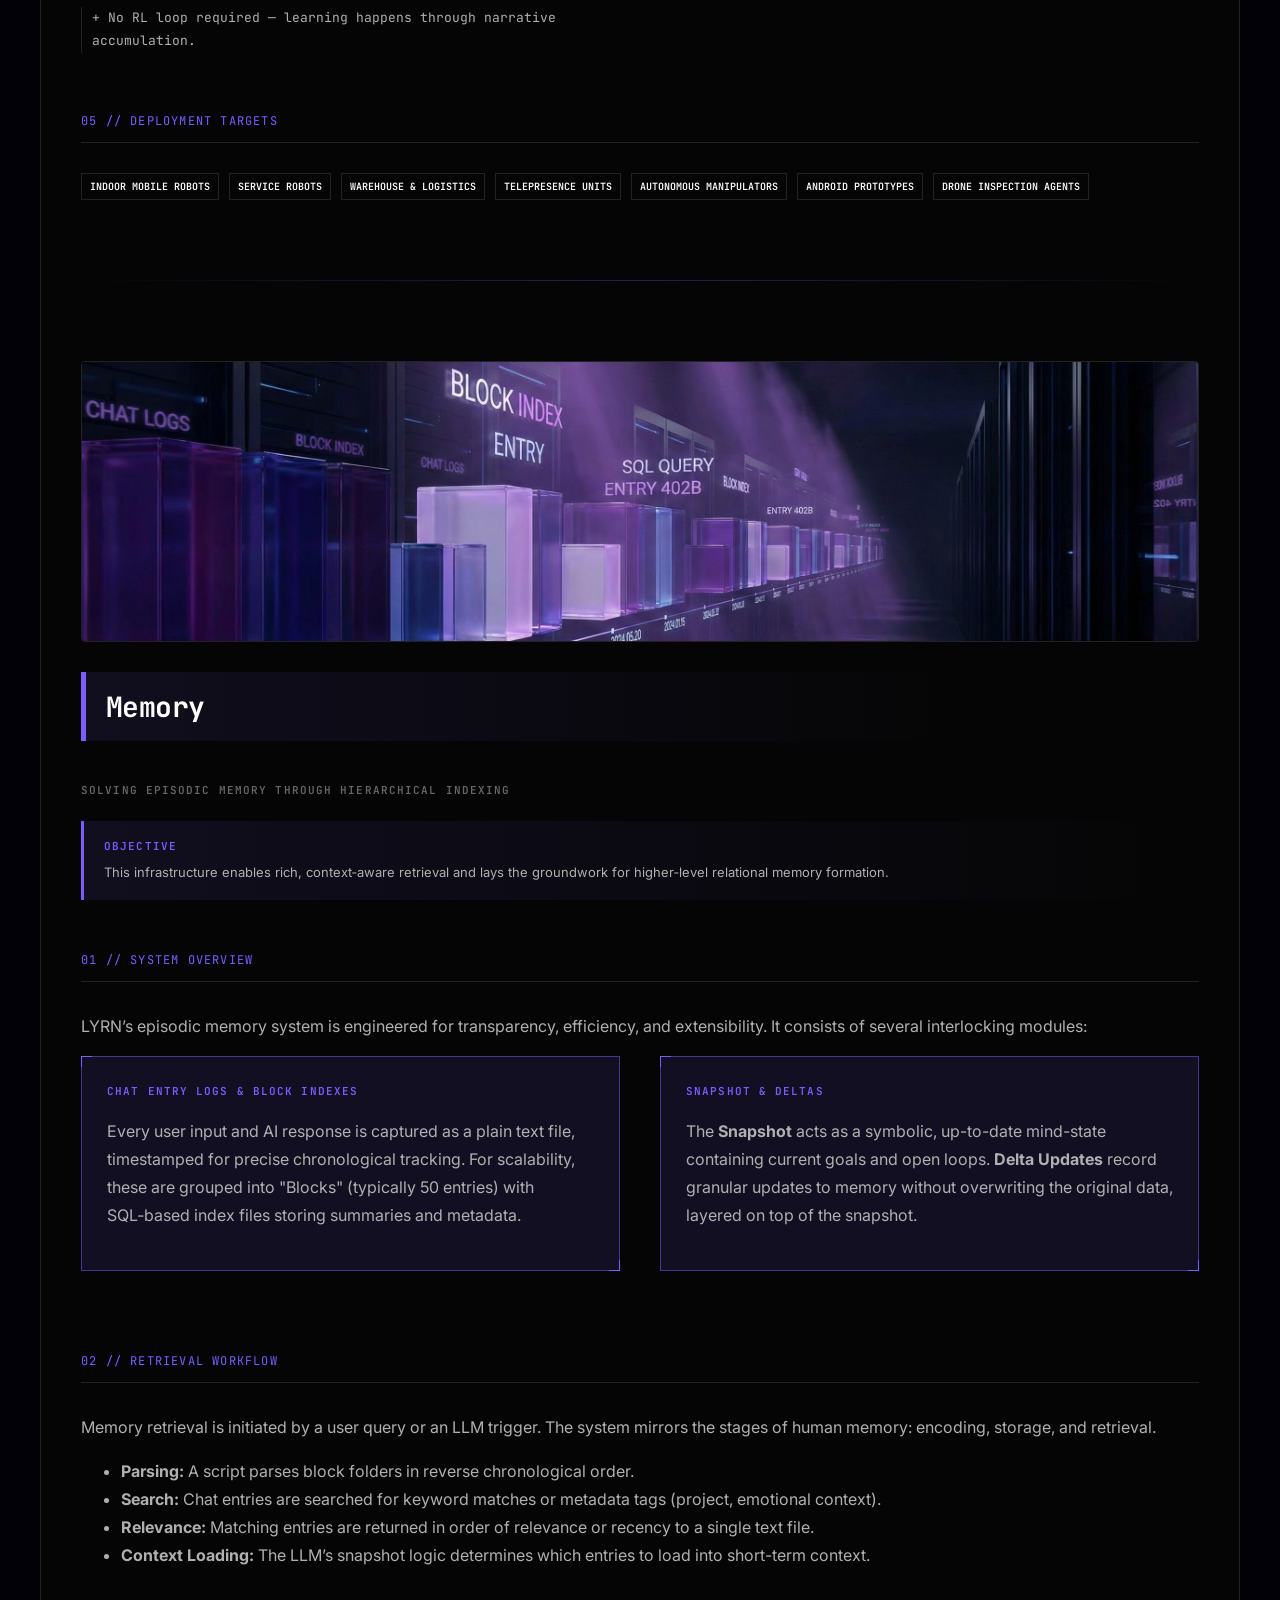
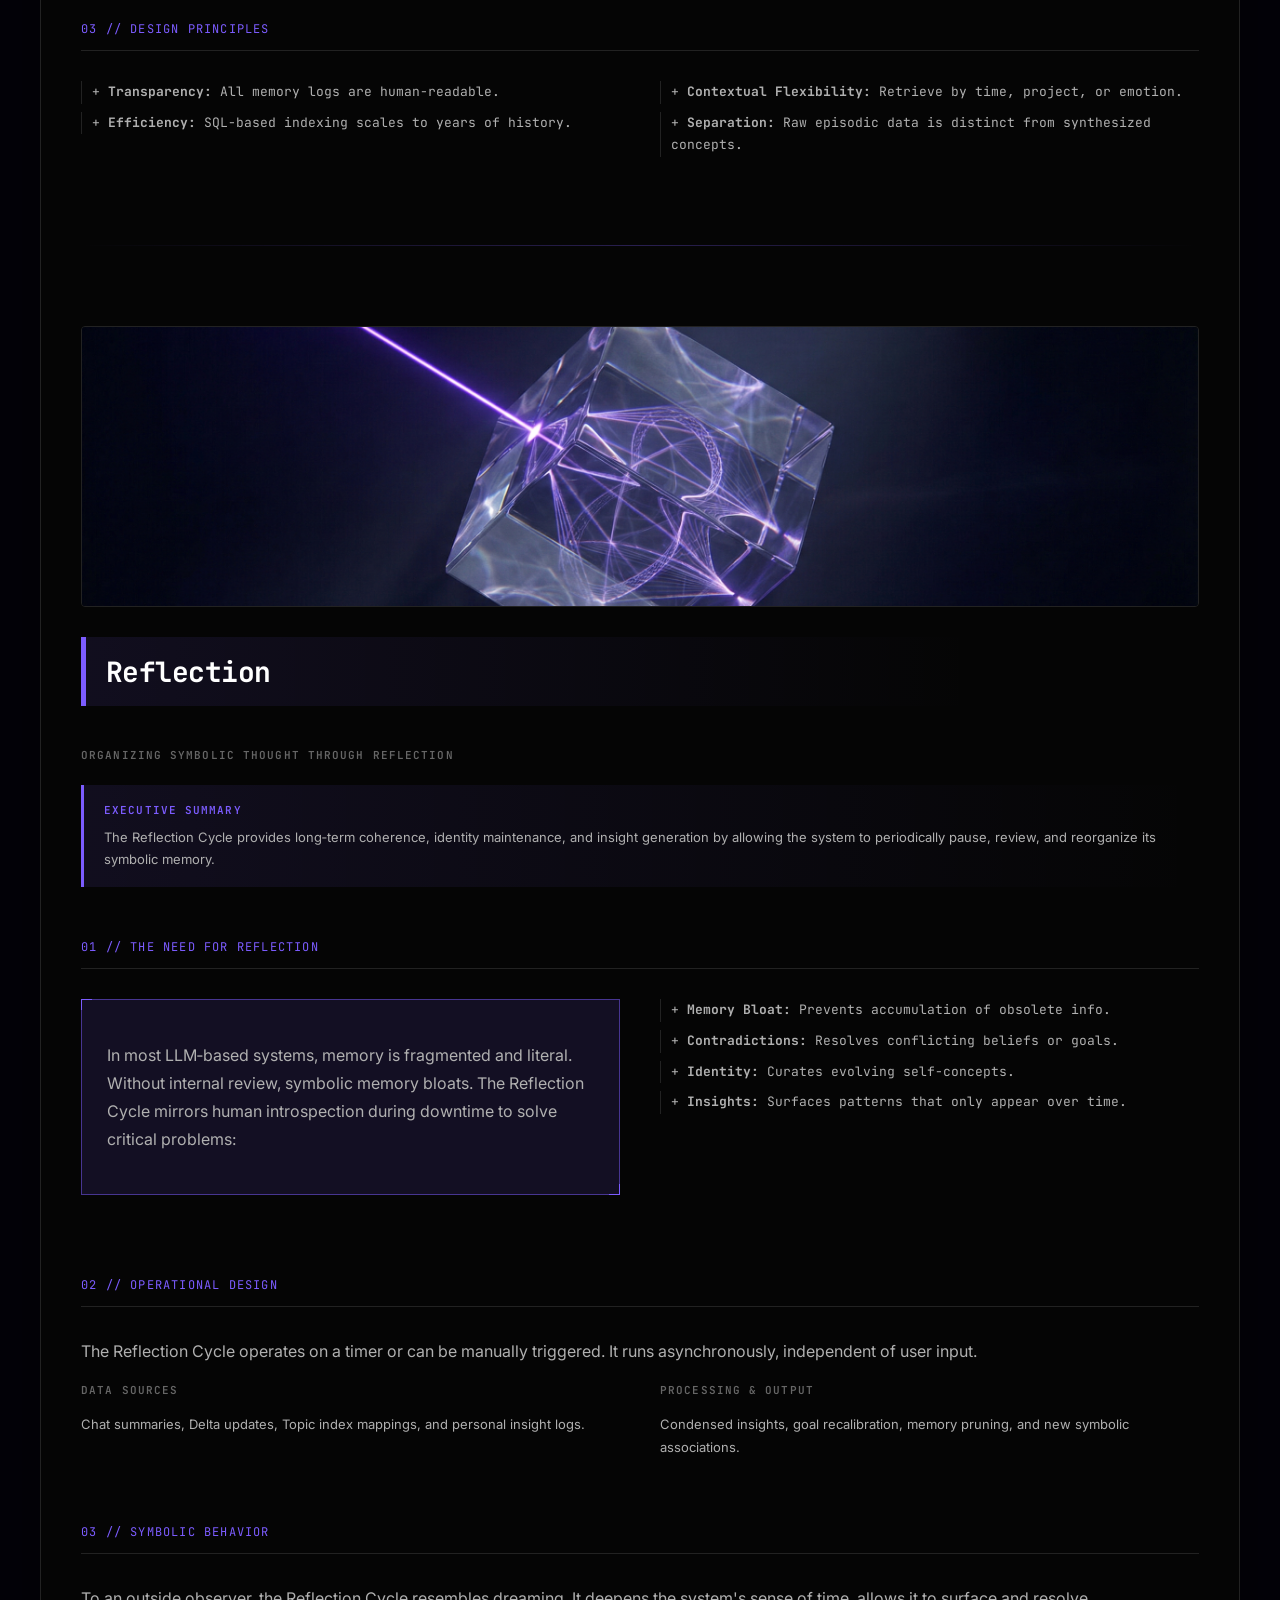
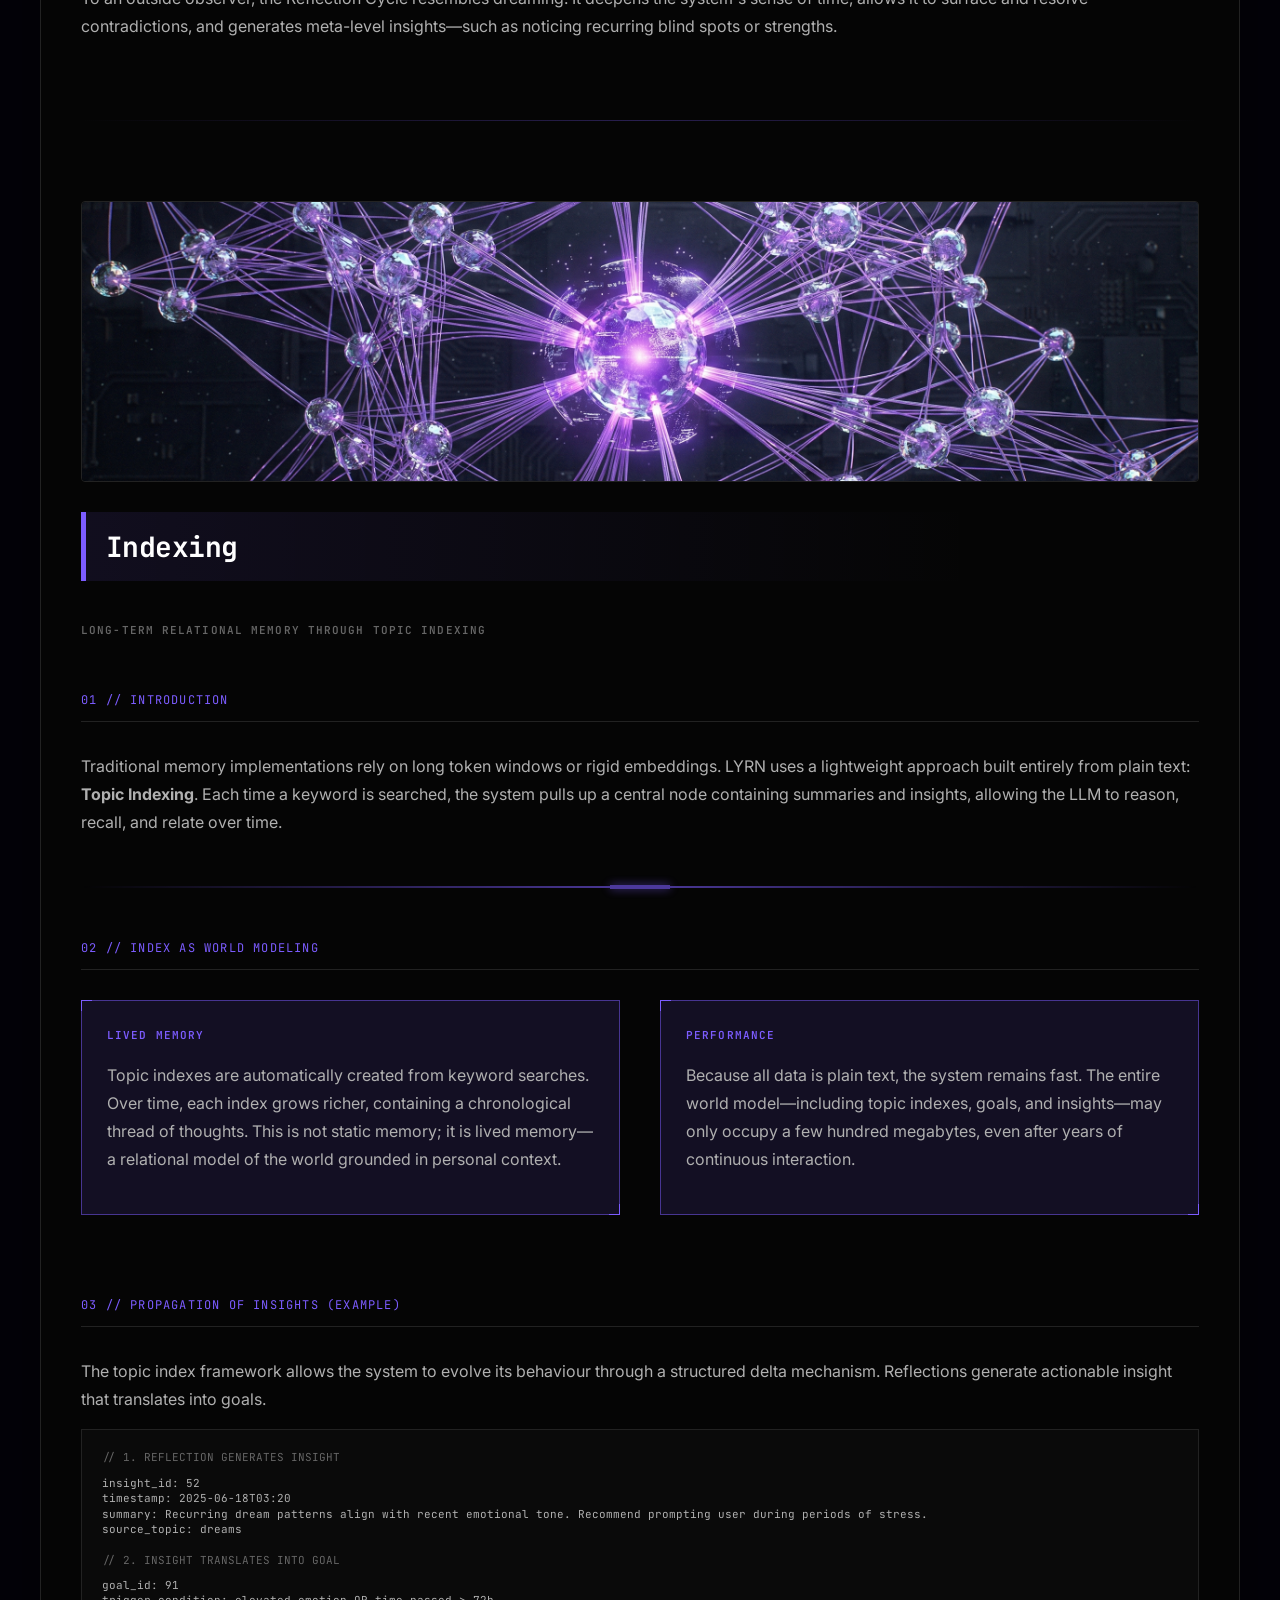
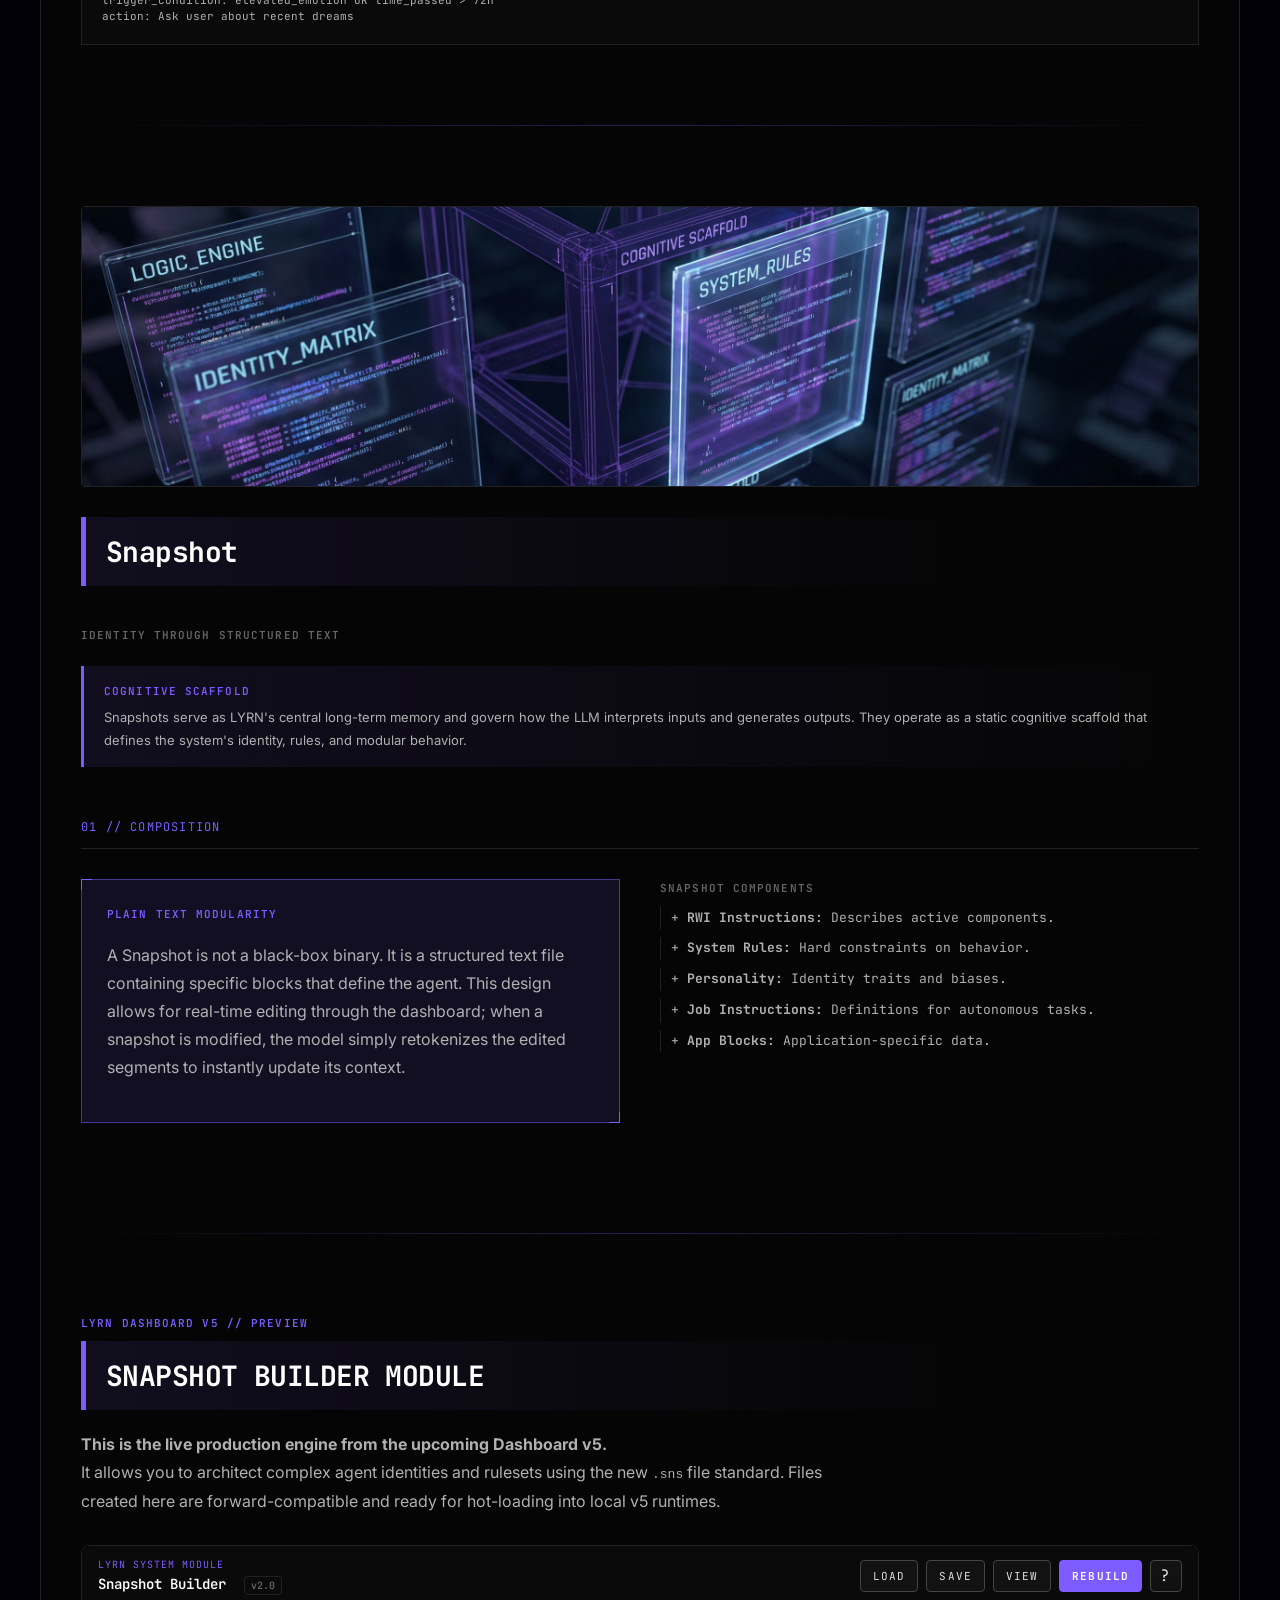
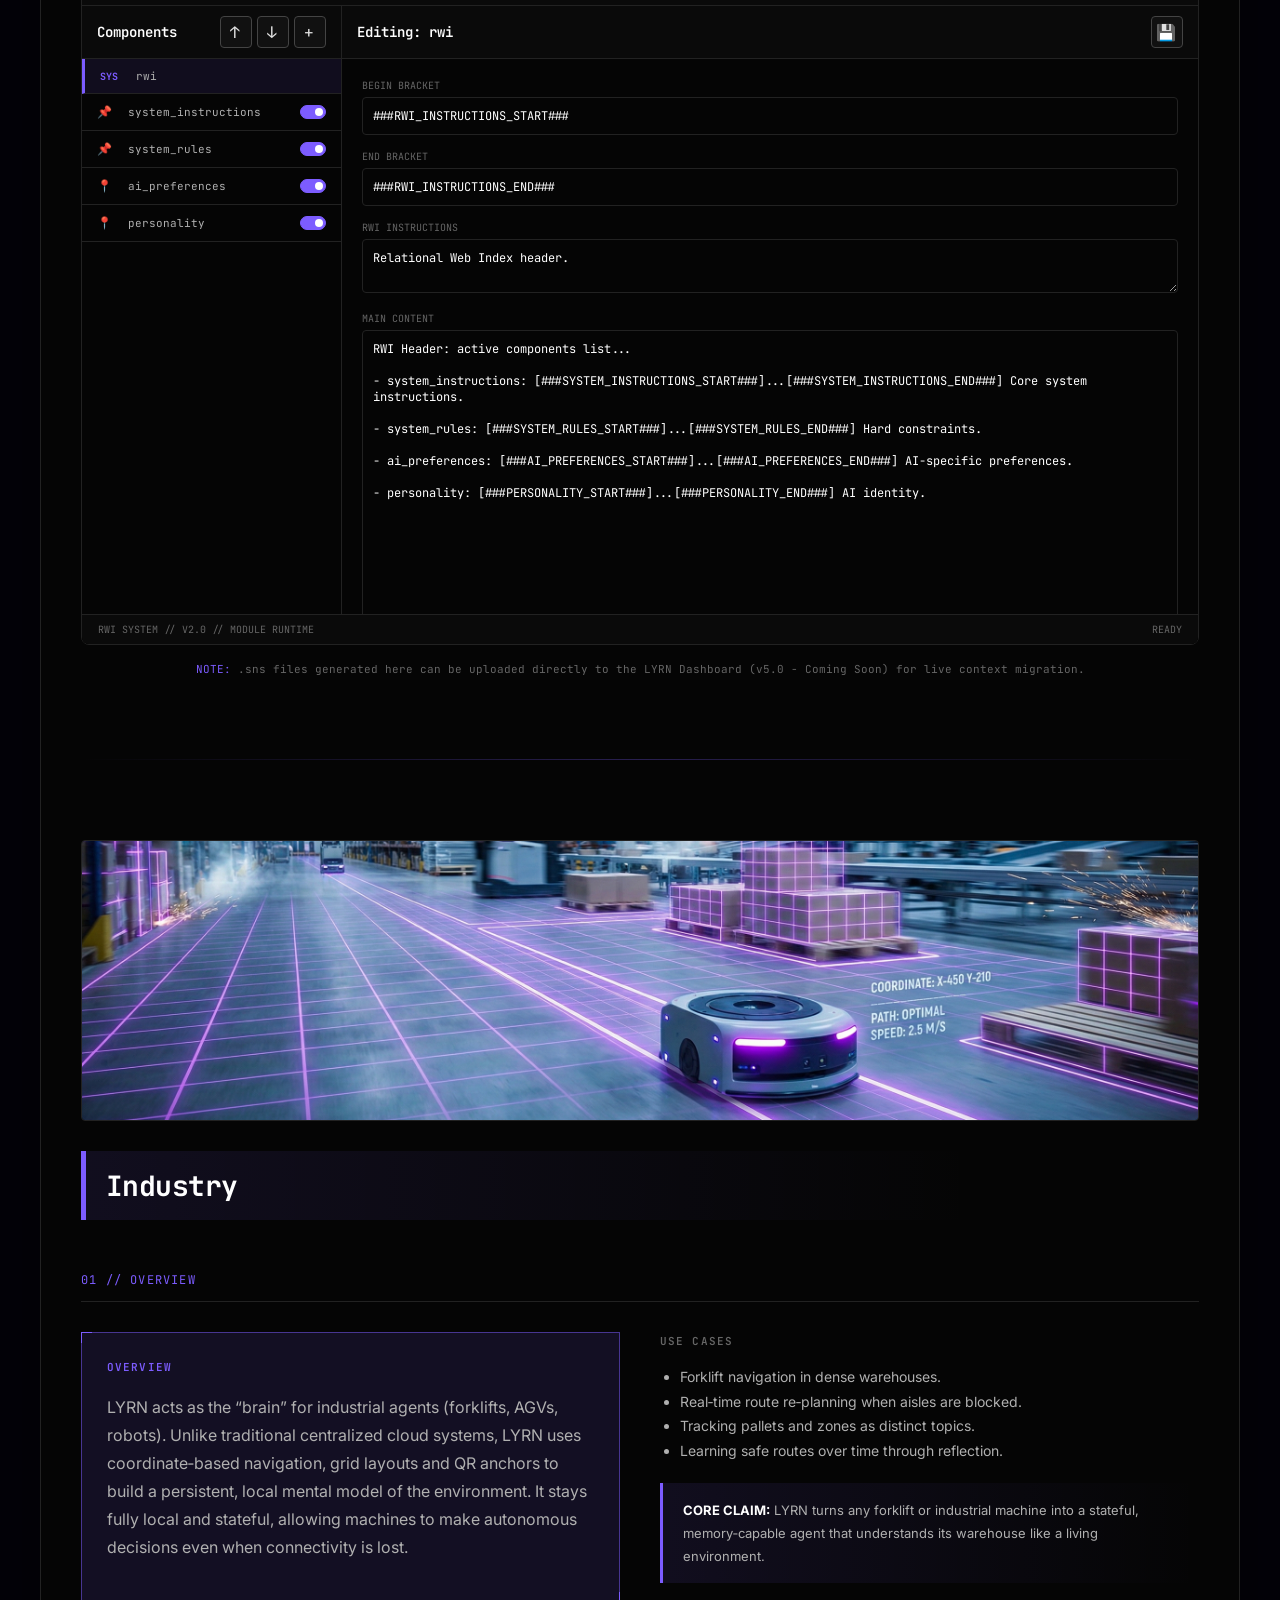
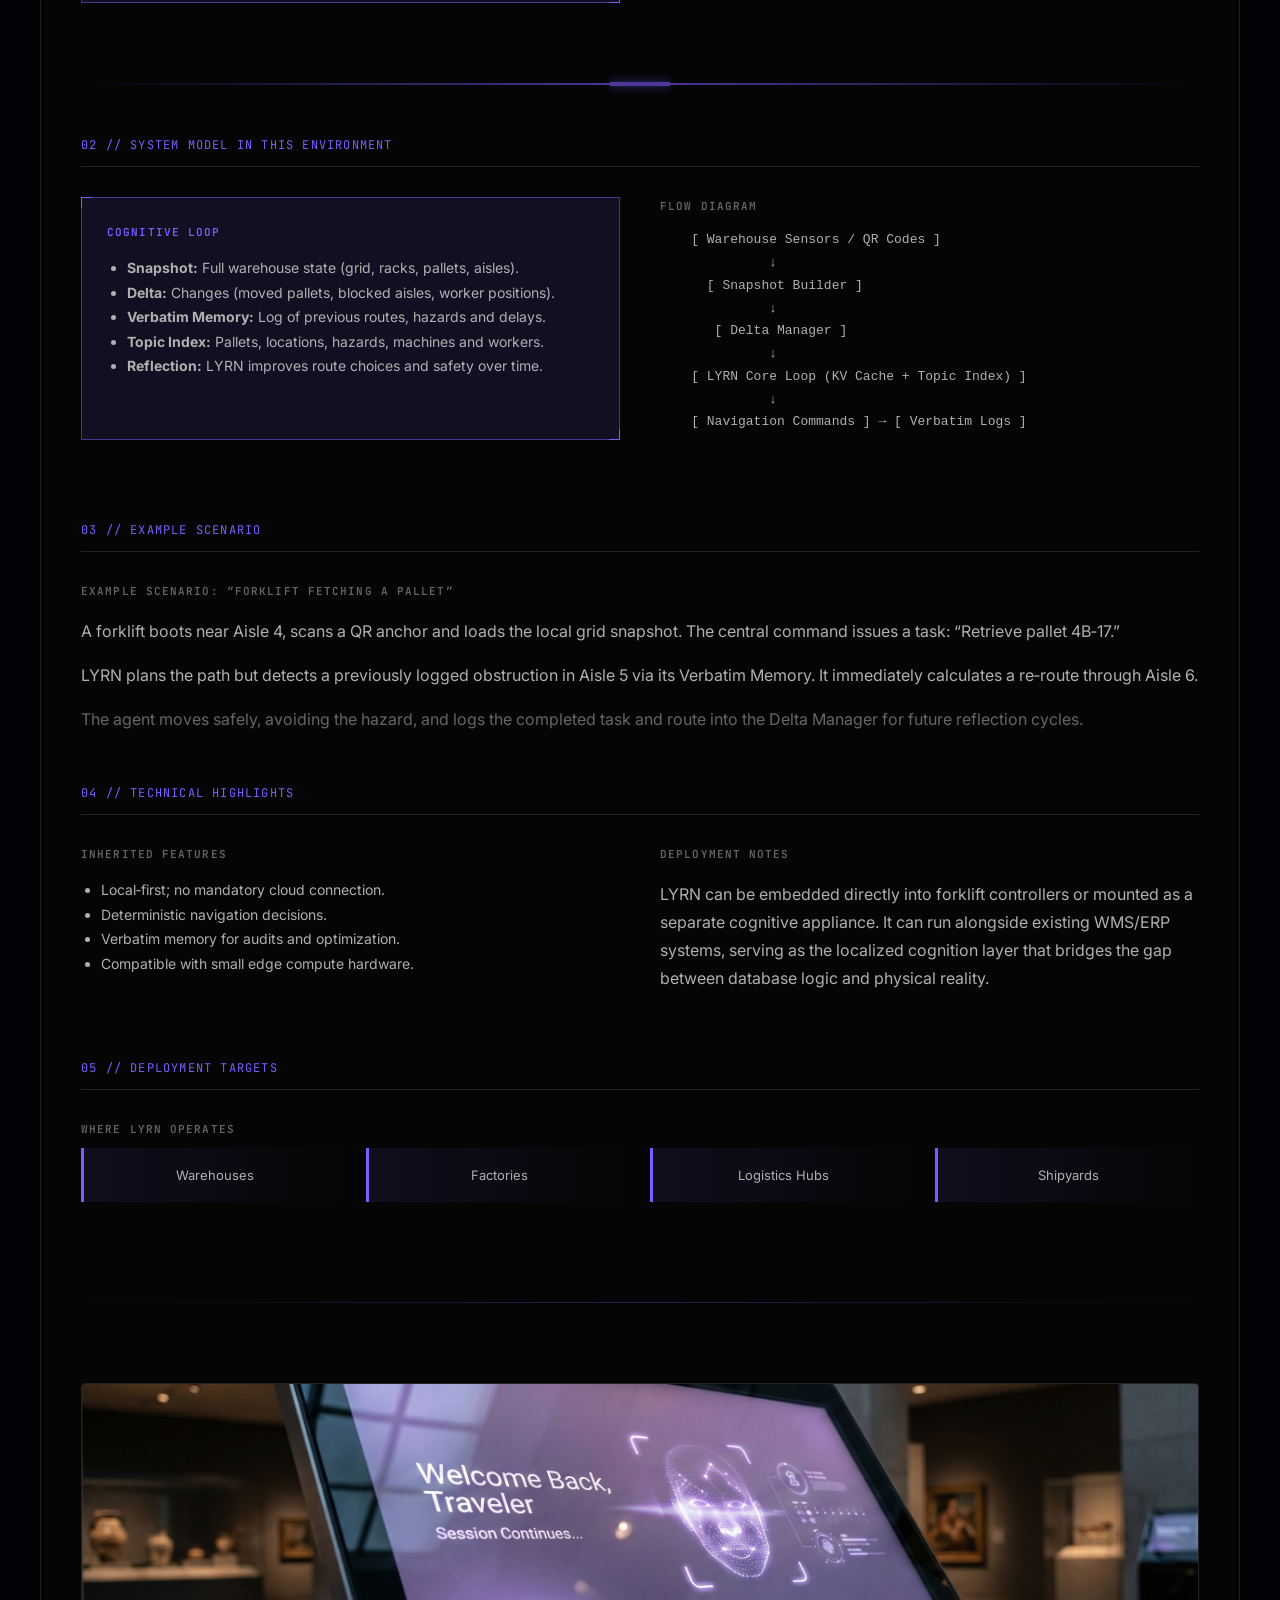
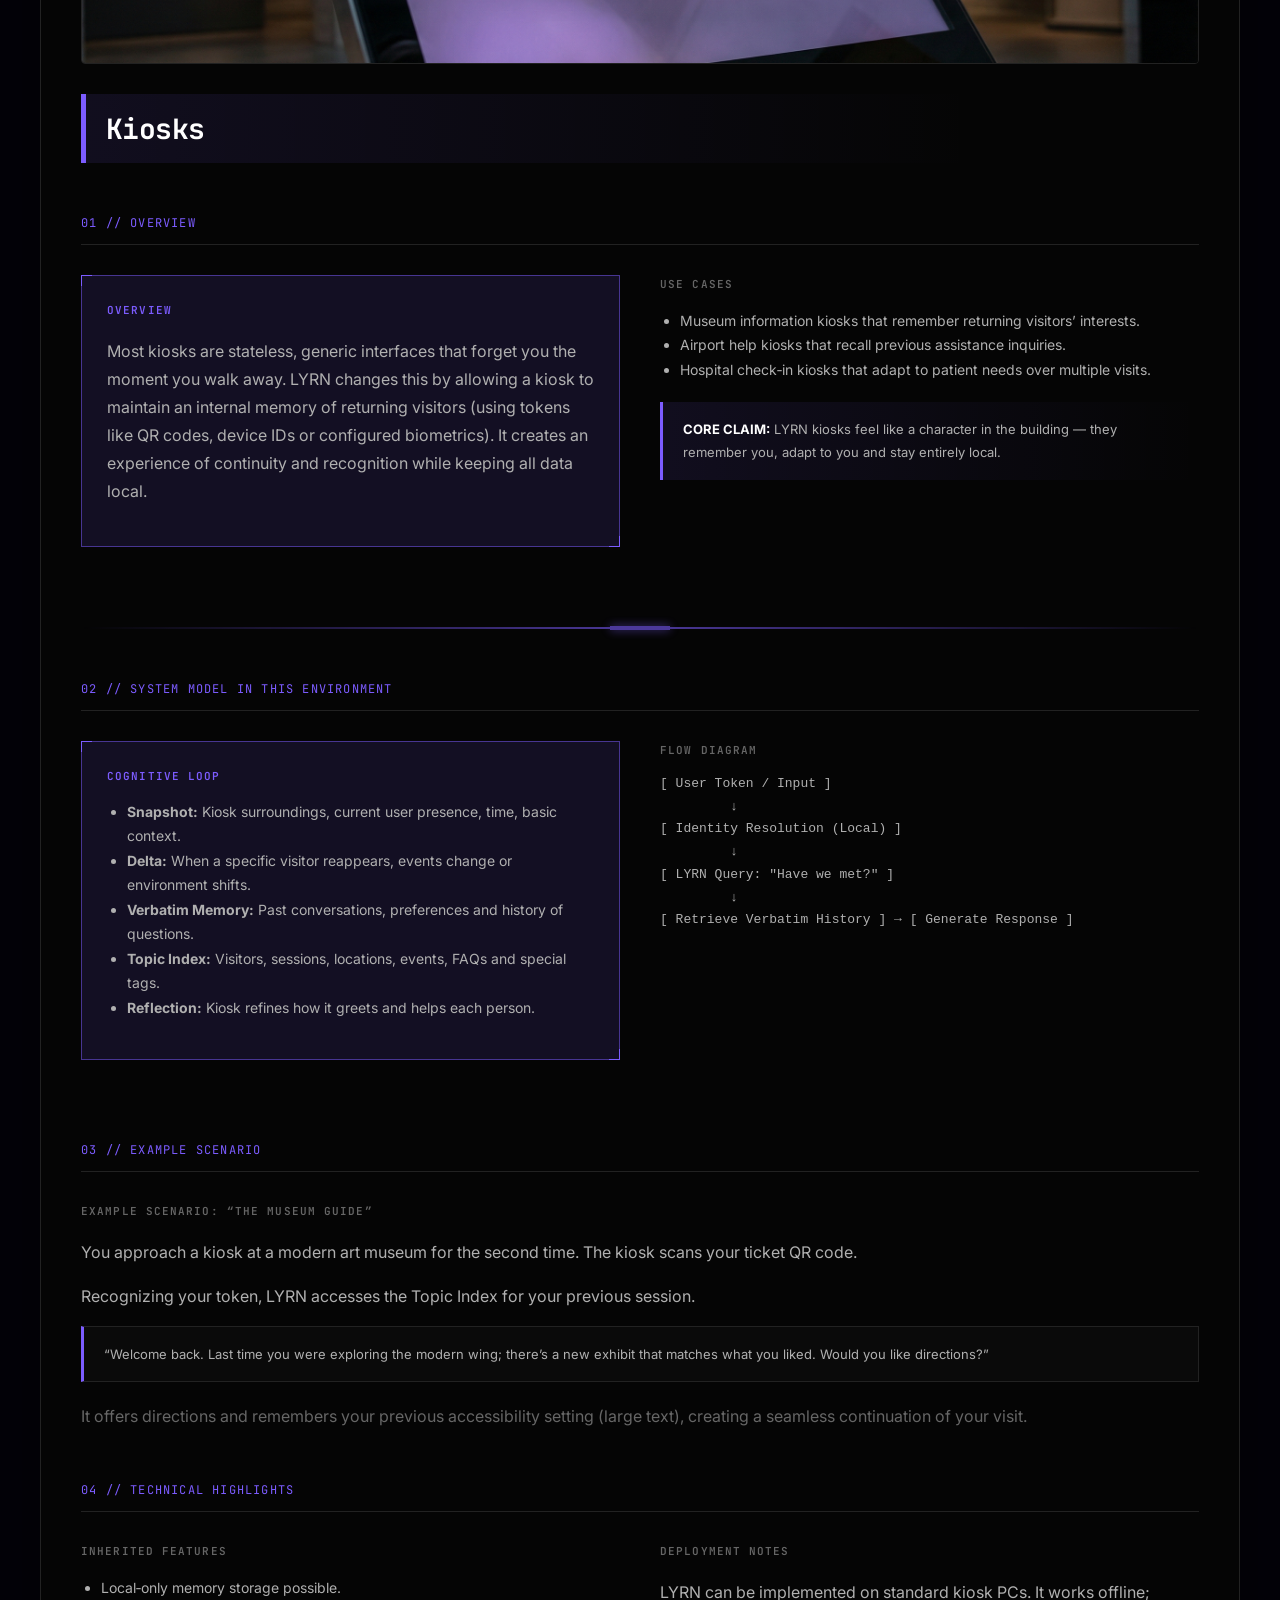
==== commit a69134b2: "update" ====
--- a/index.html
+++ b/index.html
@@ -10,8 +10,49 @@
   <link href="https://fonts.googleapis.com/css2?family=Inter:wght@300;400;500;600&family=JetBrains+Mono:wght@400;500;700&display=swap" rel="stylesheet" />
   <link rel="stylesheet" href="style.css" />
 
+  <style>
+      /* Dashboard Overlay Styles */
+      #dashboard-overlay {
+          position: fixed;
+          top: 0;
+          left: 0;
+          width: 100vw;
+          height: 100vh;
+          background: #050505;
+          z-index: 99999; /* Above everything */
+          display: none; /* Hidden by default */
+          opacity: 0;
+          transition: opacity 0.3s ease;
+      }
+
+      #dashboard-overlay.visible {
+          display: block;
+          opacity: 1;
+      }
+
+      #dashboard-frame {
+          width: 100%;
+          height: 100%;
+          border: none;
+          display: block;
+      }
+
+      /* Trigger styling to keep it subtle */
+      #eof-trigger {
+          cursor: pointer;
+          transition: color 0.2s;
+      }
+      #eof-trigger:hover {
+          color: var(--brand-purple);
+      }
+  </style>
+
 </head>
 <body>
+
+  <div id="dashboard-overlay">
+      <iframe src="dashboard.html" id="dashboard-frame"></iframe>
+  </div>
 
   <div class="page-container">
      
@@ -477,56 +518,7 @@
             It allows you to architect complex agent identities and rulesets using the new <code>.sns</code> file standard. Files created here are forward-compatible and ready for hot-loading into local v5 runtimes.
         </p>
 
-
-    <div class="rwi-wrapper">
-        <header>
-            <div>
-                <div class="meta-label">LYRN SYSTEM MODULE</div>
-                <h1 class="panel-title" style="font-size: 20px;">RWI Prompt Builder <span class="version-tag">v1.1</span></h1>
-            </div>
-            <div class="btn-group" style="align-items: center; gap: 10px;">
-                <input type="file" id="sns-file-input" style="display: none;" accept=".sns" onchange="rwiLoadSNS(this)">
-                <button onclick="document.getElementById('sns-file-input').click()">Load .SNS</button>
-                <button onclick="rwiSaveSNS()">Save .SNS</button>
-                <button onclick="rwiPreview()">View Final</button>
-                <button class="btn-primary" id="rebuild-btn" onclick="rwiBuild()">Rebuild</button>
-                <button class="btn-icon" style="width: 24px; height: 24px; border-radius: 50%; padding: 0; display: inline-flex; align-items: center; justify-content: center;" onclick="rwiShowHelp()" title="Help">?</button>
-            </div>
-        </header>
-
-        <div class="main-grid">
-            <div class="panel left-panel">
-                <div class="panel-header">
-                    <h3 class="panel-title">Components</h3>
-                    <div style="display: flex; gap: 5px;">
-                        <button class="btn-arrow btn-square" id="btn-move-up" onclick="moveSelected(-1)" title="Move Up">↑</button>
-                        <button class="btn-arrow btn-square" id="btn-move-down" onclick="moveSelected(1)" title="Move Down">↓</button>
-                        <button class="btn-icon btn-square" onclick="rwiAddNew()" title="Add New Component">+</button>
-                    </div>
-                </div>
-                <div id="components-list"></div>
-            </div>
-
-            <div class="panel">
-                <div class="panel-header">
-                    <h3 class="panel-title" id="editor-title">Editor</h3>
-                    <div class="btn-group">
-                        <button class="btn-square btn-delete" id="delete-btn" style="display: none;" onclick="rwiDelete()" title="Delete">🗑️</button>
-                        <button class="btn-square btn-save" id="save-btn" onclick="rwiSave()" title="Save">💾</button>
-                    </div>
-                </div>
-                <div id="editor-container" class="editor-scroll">
-                    <p style="color: var(--text-dim); padding: 20px; text-align: center;">Select a component to edit.</p>
-                </div>
-            </div>
-        </div>
-
-        <div style="padding: 10px 20px; border-top: 1px solid var(--border-color); display: flex; justify-content: space-between; align-items: center; background: var(--bg-panel);">
-             <span style="font-size: 10px; color: var(--text-dim); font-family: 'JetBrains Mono';">RWI SYSTEM // V1.1</span>
-        </div>
-
-        <div id="rwi-toast">Operation Successful</div>
-        </div>
+        <iframe src="modules/Snapshot Builder.html" id="module-frame-snapshot" class="module-iframe" title="LYRN Snapshot Builder"></iframe>
 
         <p class="rwi-footer-note" style="margin-top: 15px; font-size: 11px; color: var(--text-dim); text-align: center; font-family: 'JetBrains Mono';">
             <span style="color: var(--brand-purple);">NOTE:</span> .sns files generated here can be uploaded directly to the LYRN Dashboard (v5.0 - Coming Soon) for live context migration.
@@ -902,7 +894,7 @@
          <span class="social-separator">/</span>
          <a href="https://www.linkedin.com/in/mathew-schroeder-15a93142/" target="_blank" class="social-link">LINKEDIN</a>
       </div>
-      <div class="footer-right">CONSOLIDATED INDEX // EOF</div>
+      <div class="footer-right">CONSOLIDATED INDEX // <span id="eof-trigger">EOF</span></div>
     </footer>
   </div>
 
@@ -951,5 +943,28 @@
   </div>
 
   <script src="script.js"></script>
+
+  <script>
+      // LOGIC FOR DASHBOARD OVERLAY
+      document.addEventListener('DOMContentLoaded', () => {
+          const trigger = document.getElementById('eof-trigger');
+          const overlay = document.getElementById('dashboard-overlay');
+          const frame = document.getElementById('dashboard-frame');
+
+          // 1. Open on "EOF" Click
+          trigger.addEventListener('click', () => {
+              overlay.classList.add('visible');
+              // Optional: reset frame source to reload dashboard fresh
+              // frame.src = frame.src; 
+          });
+
+          // 2. Listen for "CLOSE_DASHBOARD" message from iframe
+          window.addEventListener('message', (event) => {
+              if (event.data && event.data.type === 'CLOSE_DASHBOARD') {
+                  overlay.classList.remove('visible');
+              }
+          });
+      });
+  </script>
 </body>
 </html>
--- a/style.css
+++ b/style.css
@@ -1,6 +1,6 @@
 /*
  * Shared stylesheet for the unified LYRN website
- * Includes Theme Engine, Layout, and RWI Builder Styles
+ * Includes Theme Engine, Layout, and General Components
  */
 
 /* =========================================
@@ -716,187 +716,20 @@
 .social-link:hover { color: var(--brand-purple); }
 .social-separator { color: var(--border-color); }
 
+
 /* =========================================
-   RWI BUILDER STYLES
+   IFRAME MODULES
    ========================================= */
-
-.rwi-wrapper {
-  background: var(--bg-core);
-  border: 1px solid var(--border-color);
-  border-radius: 8px;
-  height: 700px;
-  width: 100%;
-  display: flex;
-  flex-direction: column;
-  position: relative;
-  margin-top: 20px;
-  overflow: hidden; 
-}
-
-.rwi-wrapper ::-webkit-scrollbar { width: 6px; height: 6px; }
-.rwi-wrapper ::-webkit-scrollbar-track { background: transparent; }
-.rwi-wrapper ::-webkit-scrollbar-thumb { background: var(--border-color); border-radius: 3px; }
-.rwi-wrapper ::-webkit-scrollbar-thumb:hover { background: var(--brand-purple); }
-
-.rwi-wrapper header {
-  border-bottom: 1px solid var(--border-color);
-  padding: 15px 20px;
-  display: flex;
-  justify-content: space-between;
-  align-items: center;
-  background: var(--bg-panel);
-  flex-shrink: 0; 
-  background-image: none;
-}
-
-body[data-theme="light"] .rwi-wrapper header {
-    background-image: none !important;
-    background-color: var(--bg-panel);
-}
-
-.version-tag {
-    font-family: 'JetBrains Mono', monospace;
-    font-size: 10px;
+.module-iframe {
+    width: 100%;
+    height: 700px; /* Default height matching old builder */
+    border: 1px solid var(--border-color);
+    border-radius: 8px;
     background: var(--bg-core);
-    border: 1px solid var(--border-color);
-    color: var(--text-dim);
-    padding: 2px 6px;
-    border-radius: 4px;
-    margin-left: 10px;
-    vertical-align: middle;
-}
-
-.rwi-wrapper .main-grid {
-  display: grid;
-  grid-template-columns: 280px 1fr;
-  flex: 1; 
-  overflow: hidden;
-}
-
-.rwi-wrapper .panel {
-    overflow-y: auto;
-    height: 100%;
-    position: relative;
-    transition: box-shadow 0.3s ease, border-color 0.3s ease;
-}
-
-.rwi-wrapper .panel:focus-within {
-    box-shadow: inset 0 0 20px var(--brand-purple-dim);
-    border-color: var(--brand-purple);
-}
-
-.rwi-wrapper .left-panel {
-    border-right: 1px solid var(--border-color);
-    background: rgba(0,0,0,0.2);
-}
-
-.rwi-wrapper .panel-header {
-    padding: 10px 15px;
-    background: var(--bg-panel);
-    border-bottom: 1px solid var(--border-color);
-    display: flex;
-    justify-content: space-between;
-    align-items: center;
-    position: sticky;
-    top: 0;
-    z-index: 10;
-}
-
-.rwi-wrapper .panel-title {
-    font-size: 12px;
-    margin: 0;
-    color: var(--text-head);
-    font-weight: 600;
-}
-
-.component-item {
-    display: flex;
-    align-items: center;
-    padding: 10px 15px;
-    border-bottom: 1px solid var(--border-color);
-    cursor: pointer;
-    transition: background 0.2s;
-    font-family: 'JetBrains Mono', monospace;
-    font-size: 12px;
-}
-
-.component-item:hover { background: var(--bg-panel); }
-.component-item.selected { 
-    background: var(--brand-purple-dim); 
-    border-left: 3px solid var(--brand-purple);
-}
-
-.component-controls {
-    display: flex;
-    gap: 2px;
-    margin-right: 8px;
-}
-
-.component-name { flex: 1; color: var(--text-body); margin: 0 10px; white-space: nowrap; overflow: hidden; text-overflow: ellipsis; }
-
-.editor-scroll { padding: 20px; outline: none; }
-.form-group { margin-bottom: 15px; }
-.form-group label {
-    display: block; font-size: 10px; color: var(--text-dim);
-    text-transform: uppercase; margin-bottom: 5px; font-family: 'JetBrains Mono';
-}
-.rwi-wrapper input[type="text"],
-.rwi-wrapper textarea {
-    width: 100%;
-    background: var(--bg-input);
-    border: 1px solid var(--border-color);
-    color: var(--text-head);
-    padding: 10px;
-    font-family: 'JetBrains Mono', monospace;
-    font-size: 12px;
-    border-radius: 4px;
-}
-.rwi-wrapper input[type="text"]:focus,
-.rwi-wrapper textarea:focus {
-    border-color: var(--brand-purple);
-    outline: none;
-    background: var(--input-focus-bg);
-}
-
-.switch { position: relative; display: inline-block; width: 30px; height: 16px; }
-.switch input { opacity: 0; width: 0; height: 0; }
-.slider {
-  position: absolute; cursor: pointer;
-  top: 0; left: 0; right: 0; bottom: 0;
-  background-color: var(--bg-input);
-  transition: .4s; border-radius: 16px; border: 1px solid var(--border-color);
-}
-.slider:before {
-  position: absolute; content: "";
-  height: 10px; width: 10px; left: 2px; bottom: 2px;
-  background-color: var(--text-dim); transition: .4s; border-radius: 50%;
-}
-input:checked + .slider { background-color: var(--brand-purple); border-color: var(--brand-purple); }
-input:checked + .slider:before { transform: translateX(14px); background-color: #fff; }
-
-#rwi-toast {
-    position: fixed; 
-    bottom: 30px;
-    left: 50%;
-    transform: translateX(-50%);
-    background: var(--bg-panel); 
-    border: 1px solid var(--brand-purple);
-    color: var(--text-head); 
-    padding: 10px 20px; 
-    border-radius: 4px;
-    font-family: 'JetBrains Mono', monospace; 
-    font-size: 12px;
-    opacity: 0; 
-    pointer-events: none; 
-    transition: opacity 0.3s;
-    box-shadow: 0 10px 30px rgba(0,0,0,0.8);
-    z-index: 11000;
-    width: auto;
-    min-width: 250px;
-    max-width: 90%;
-    text-align: center;
-}
-#rwi-toast.show { opacity: 1; }
+    display: block;
+    margin-top: 20px;
+    overflow: hidden;
+}
 
 /* =========================================
    MODAL STYLES
@@ -1060,45 +893,6 @@
         justify-content: center;
     }
 
-    .rwi-wrapper {
-        height: auto; 
-        min-height: 800px;
-    }
-
-    .rwi-wrapper .main-grid {
-        grid-template-columns: 1fr; 
-        display: flex;
-        flex-direction: column;
-    }
-
-    .rwi-wrapper .left-panel {
-        width: 100%;
-        height: 350px; 
-        border-right: none;
-        border-bottom: 1px solid var(--border-color);
-    }
-
-    .rwi-wrapper header {
-        flex-direction: column !important; 
-        gap: 20px;
-        align-items: center;
-        text-align: center;
-        padding-bottom: 20px;
-    }
-    
-    .rwi-wrapper header .btn-group {
-        justify-content: center;
-        flex-wrap: wrap;
-        width: 100%;
-        gap: 10px;
-    }
-    
-    .rwi-wrapper header button {
-        padding: 8px 12px;
-        font-size: 10px;
-        flex: 0 1 auto; 
-    }
-
     footer {
         grid-template-columns: 1fr;
         gap: 25px;
@@ -1108,4 +902,13 @@
     .footer-left, .footer-center, .footer-right {
         justify-self: center;
     }
+    
+    /* Allow module frame to shrink if needed, though 700px is usually fine vertically */
+    .module-iframe {
+        border-left: none;
+        border-right: none;
+        border-radius: 0;
+        width: calc(100% + 40px);
+        margin-left: -20px;
+    }
 }
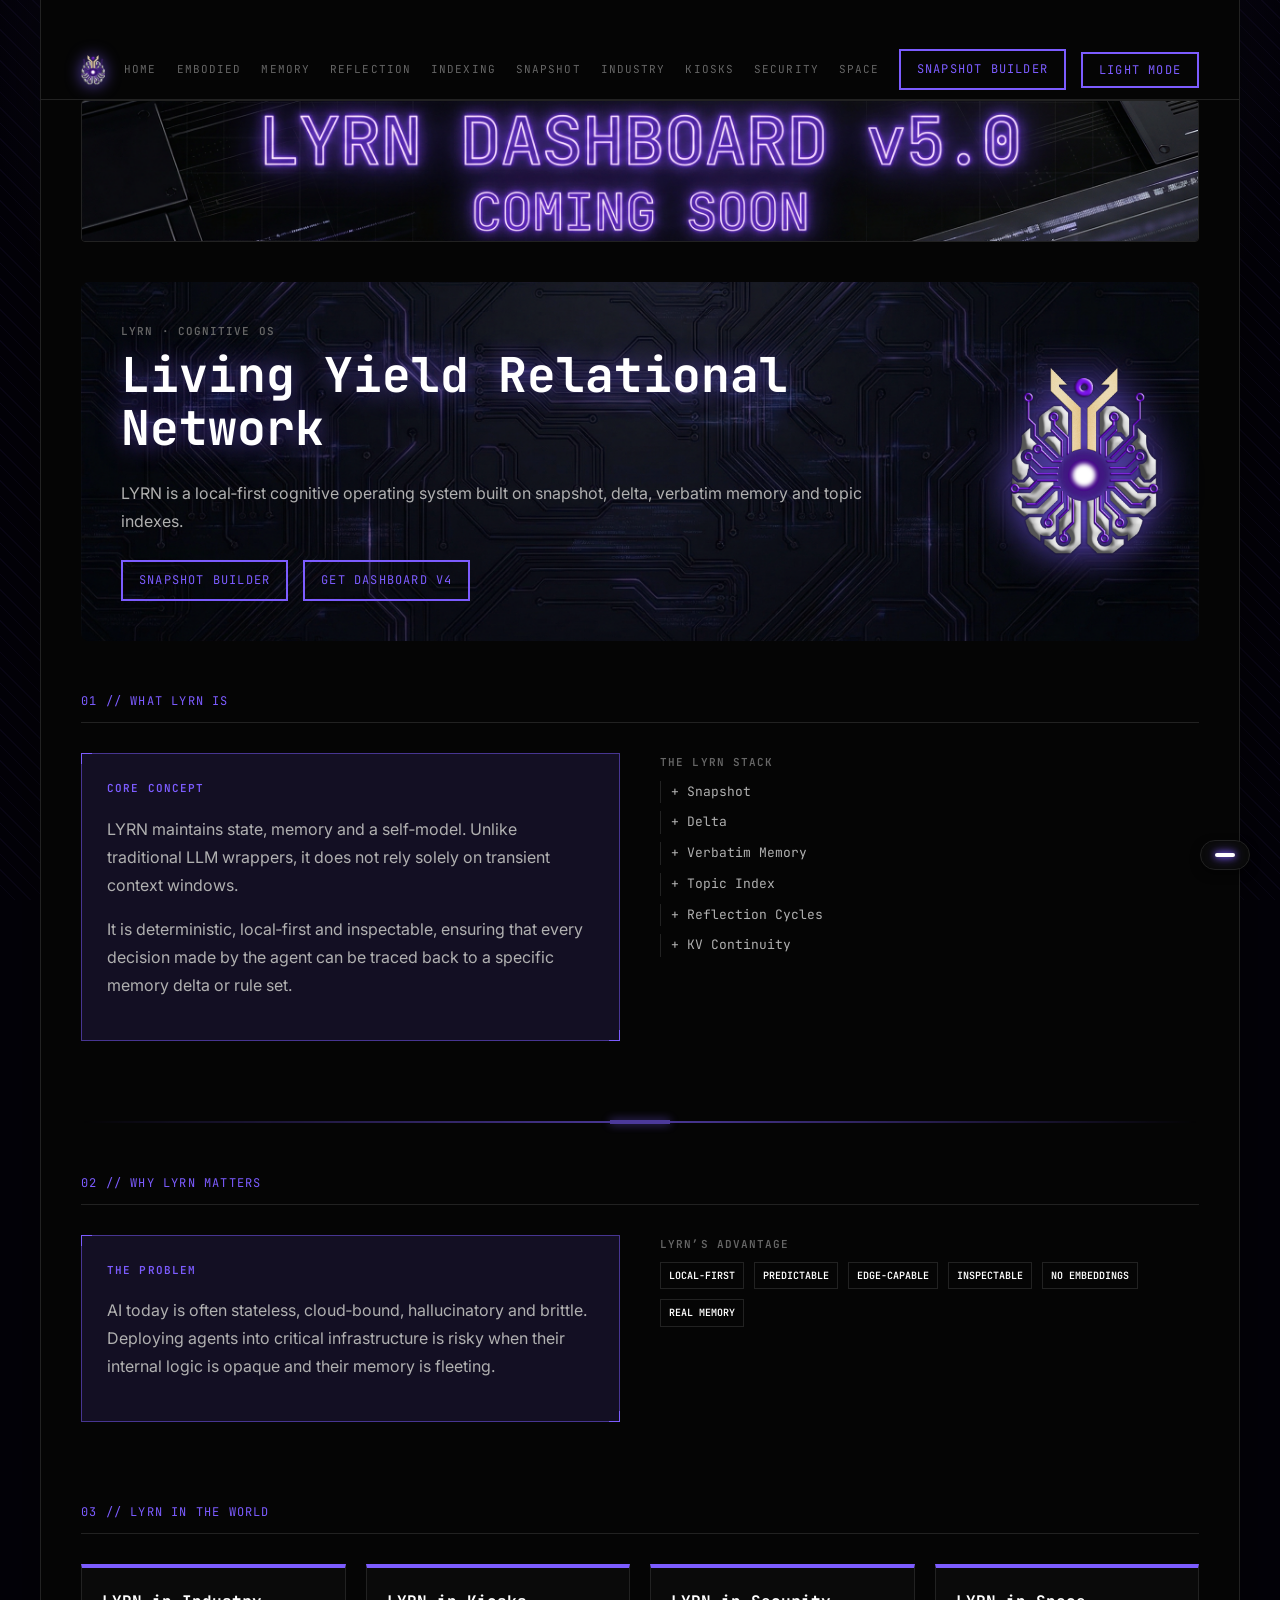
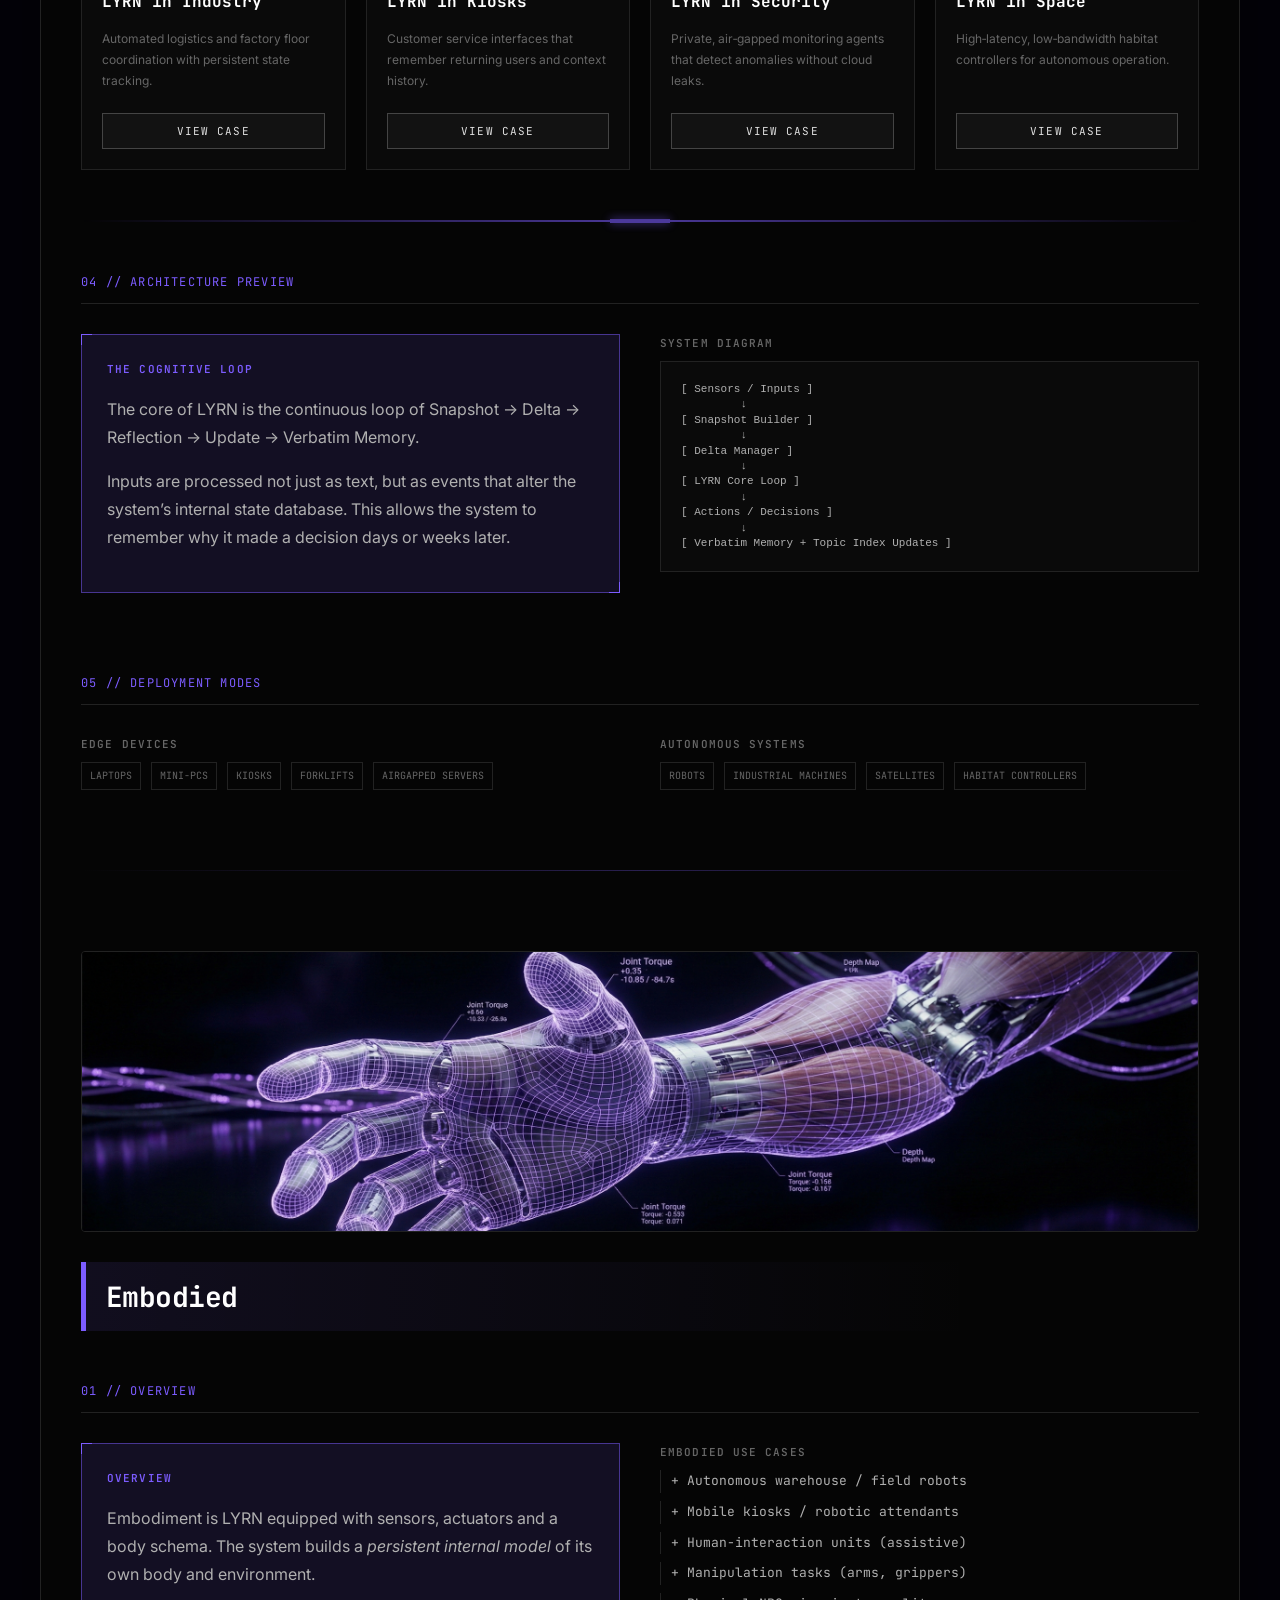
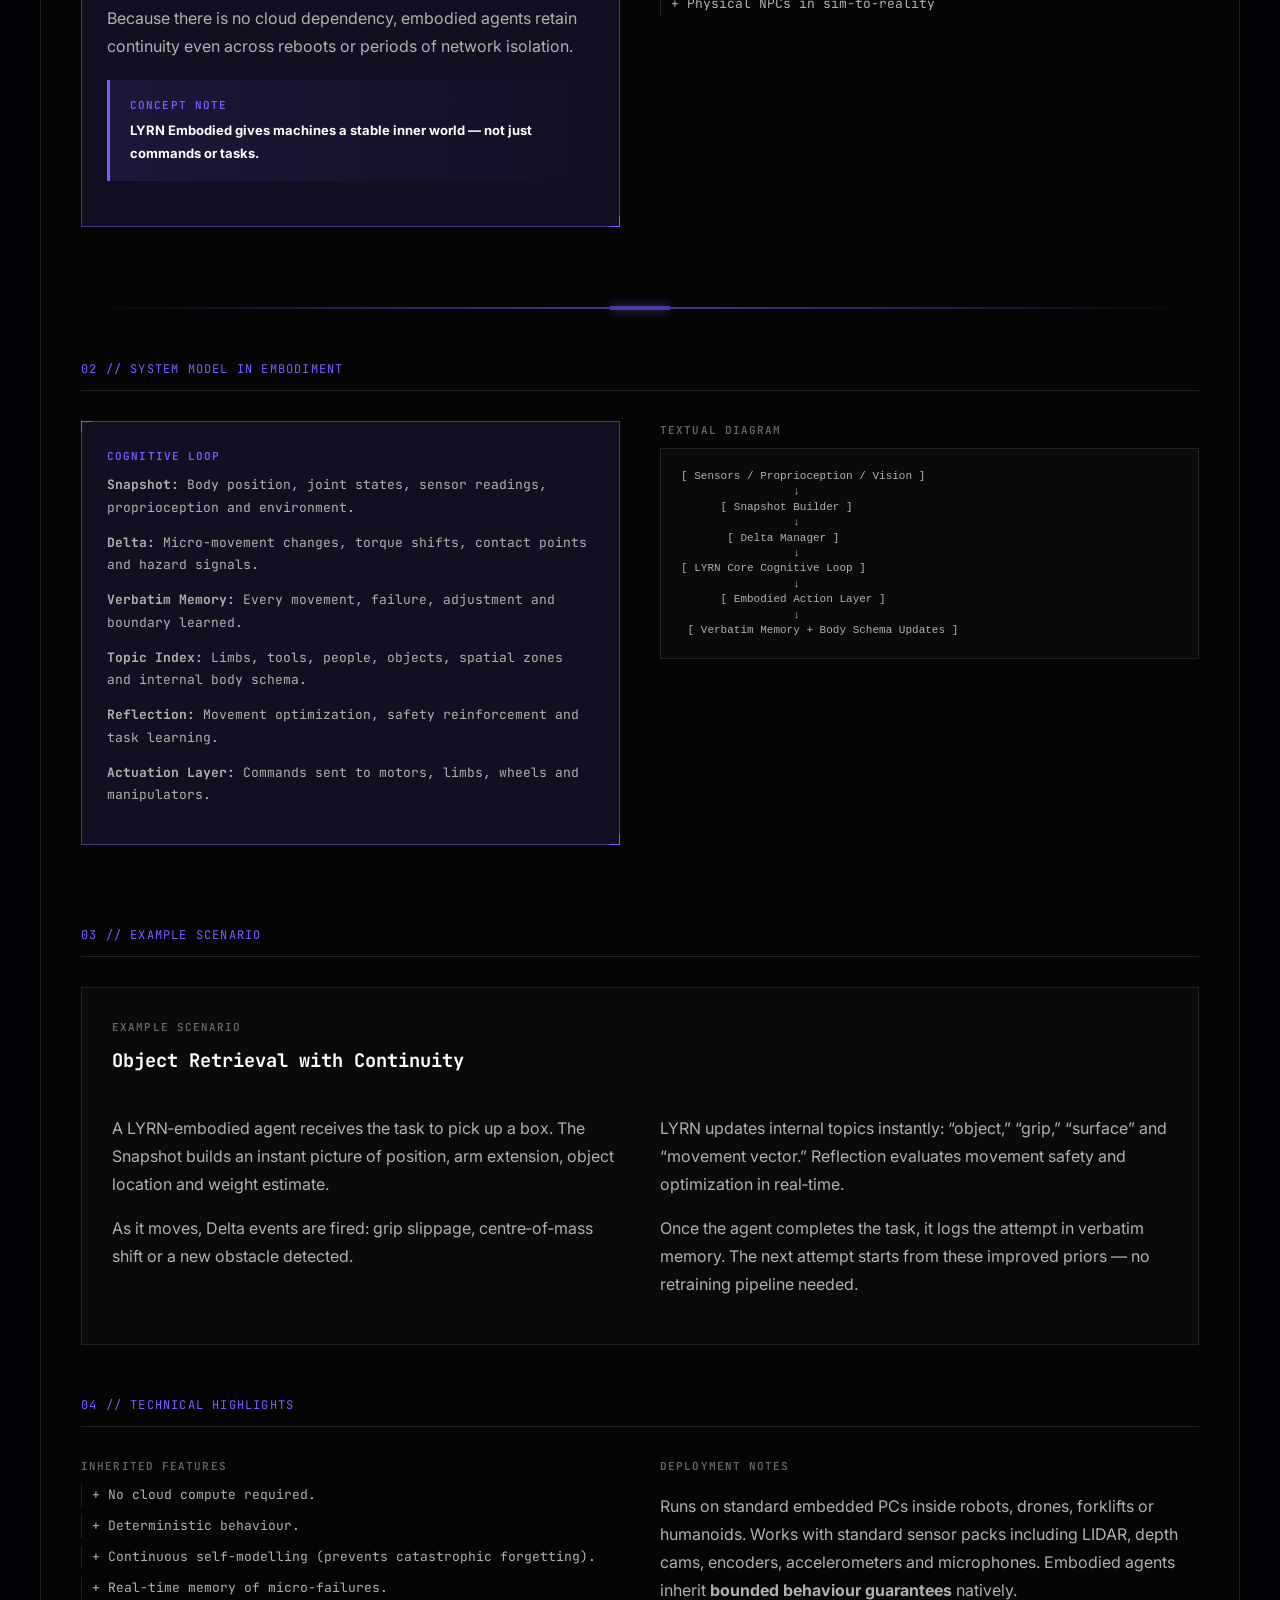
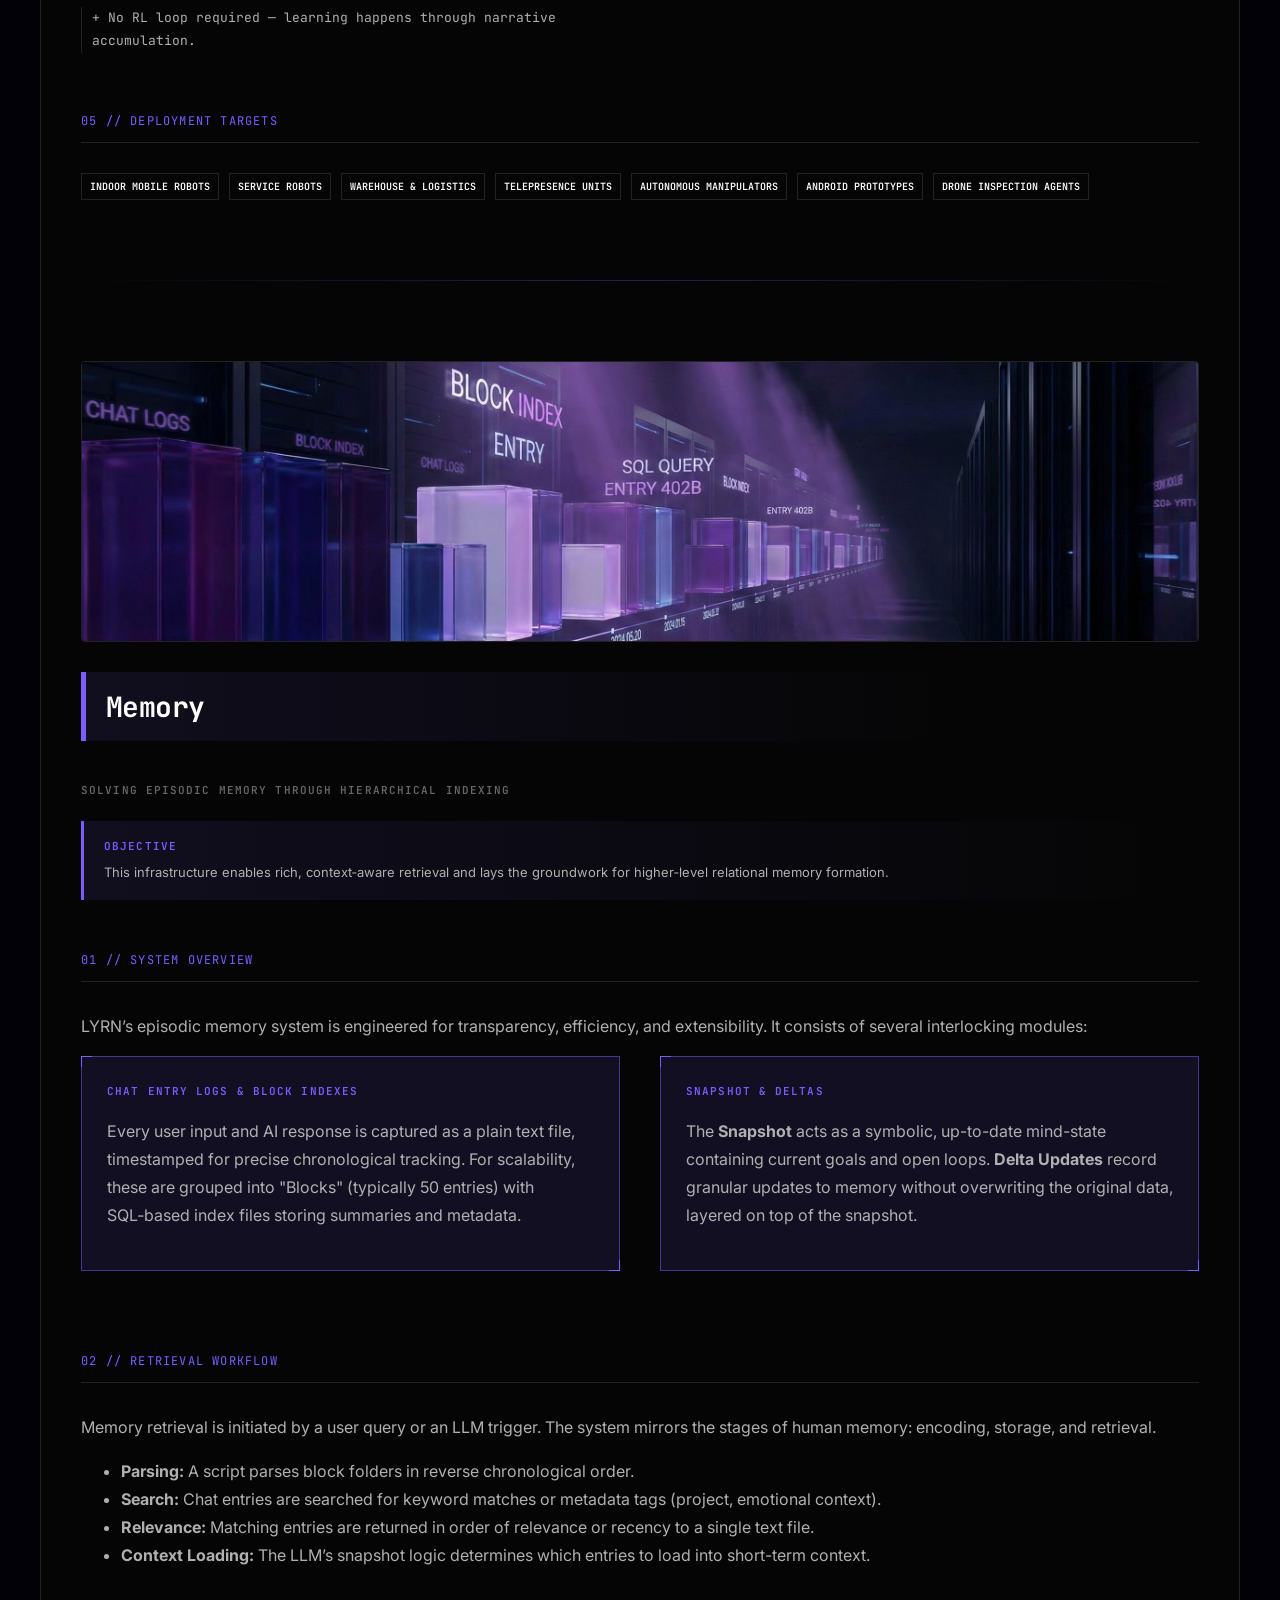
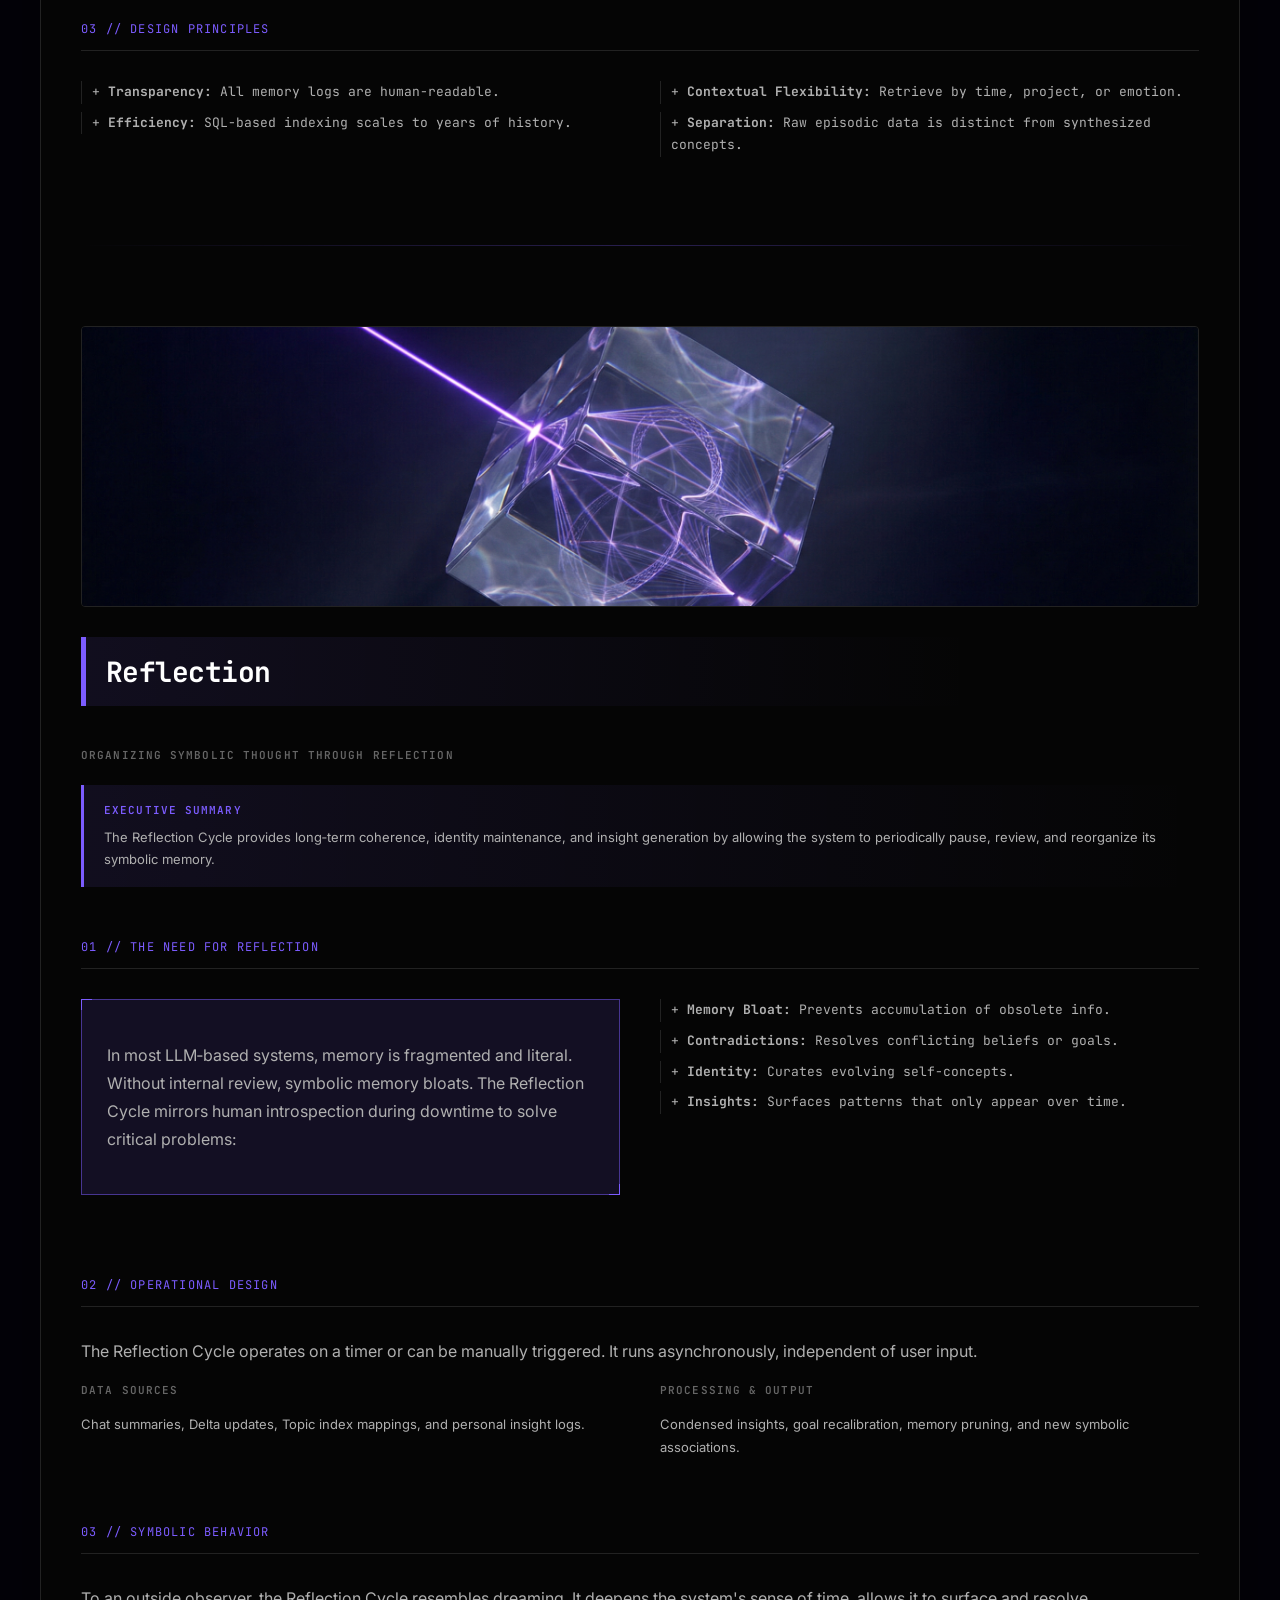
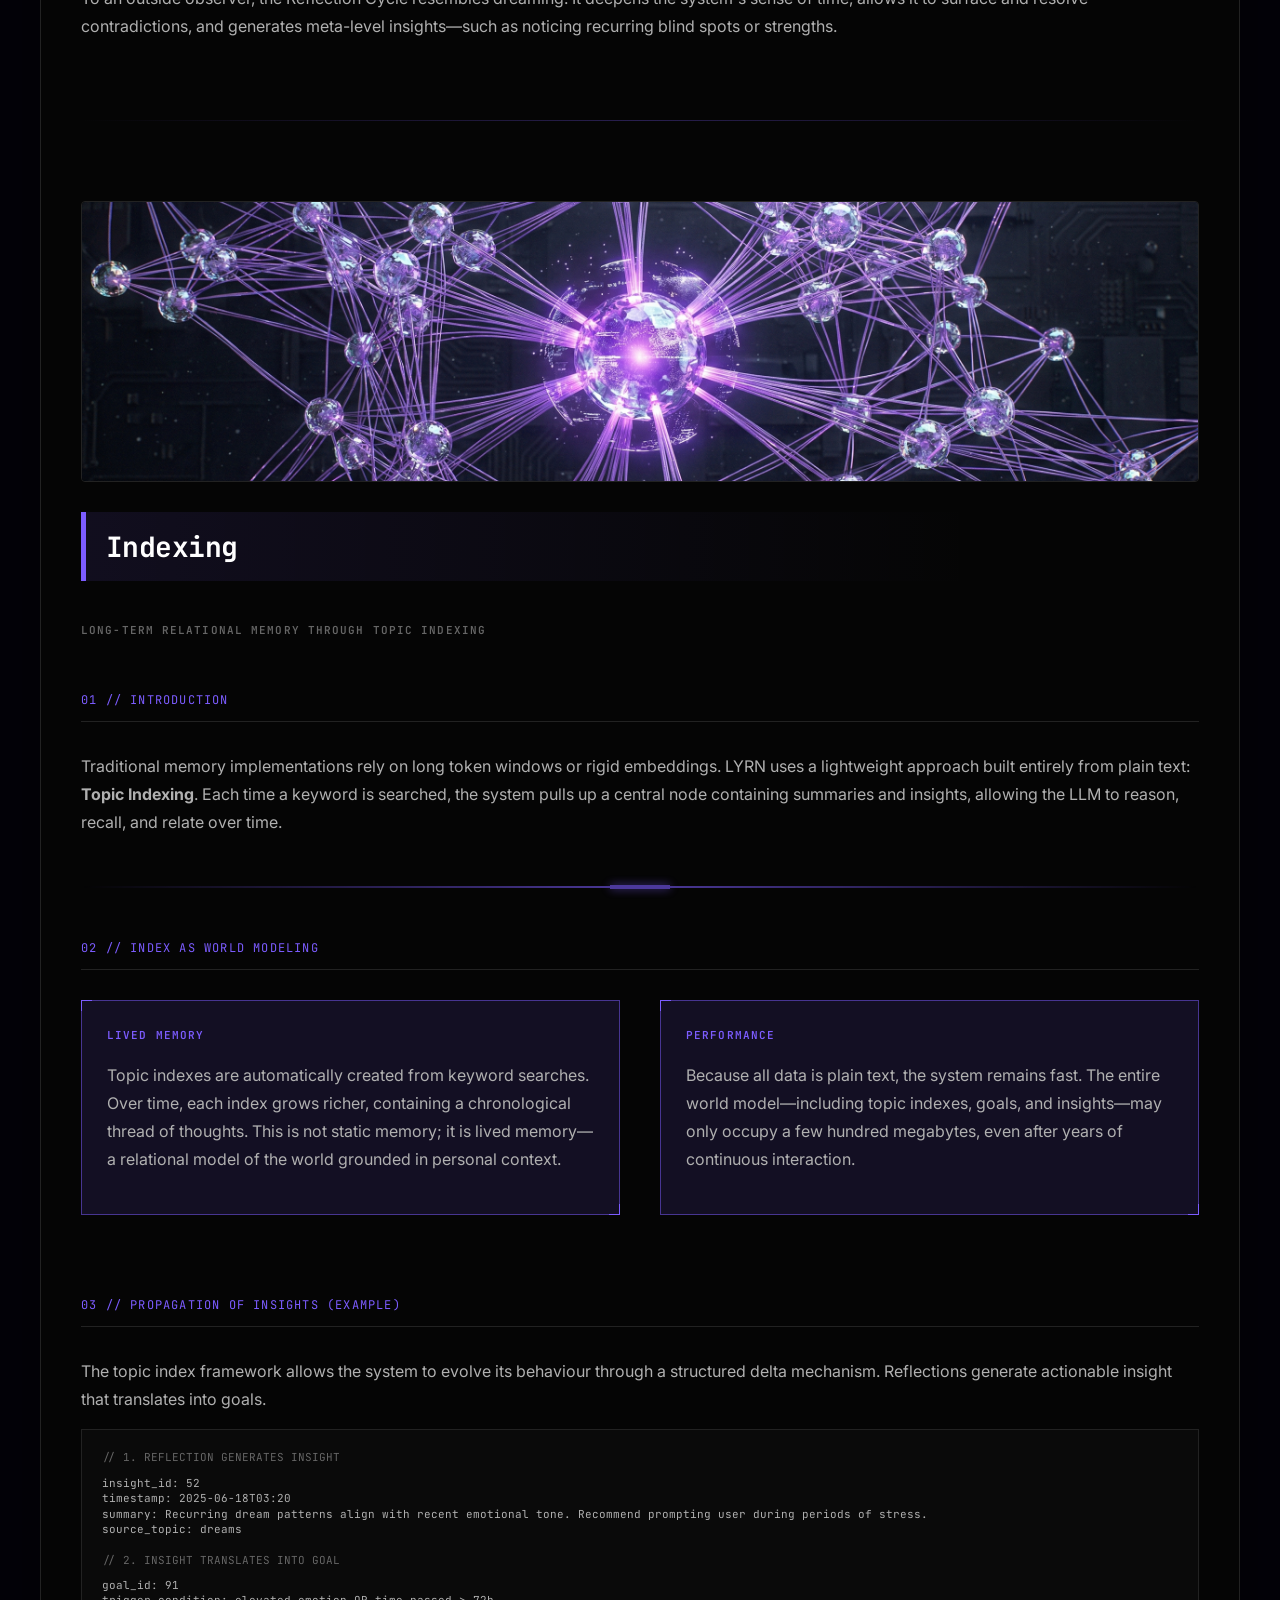
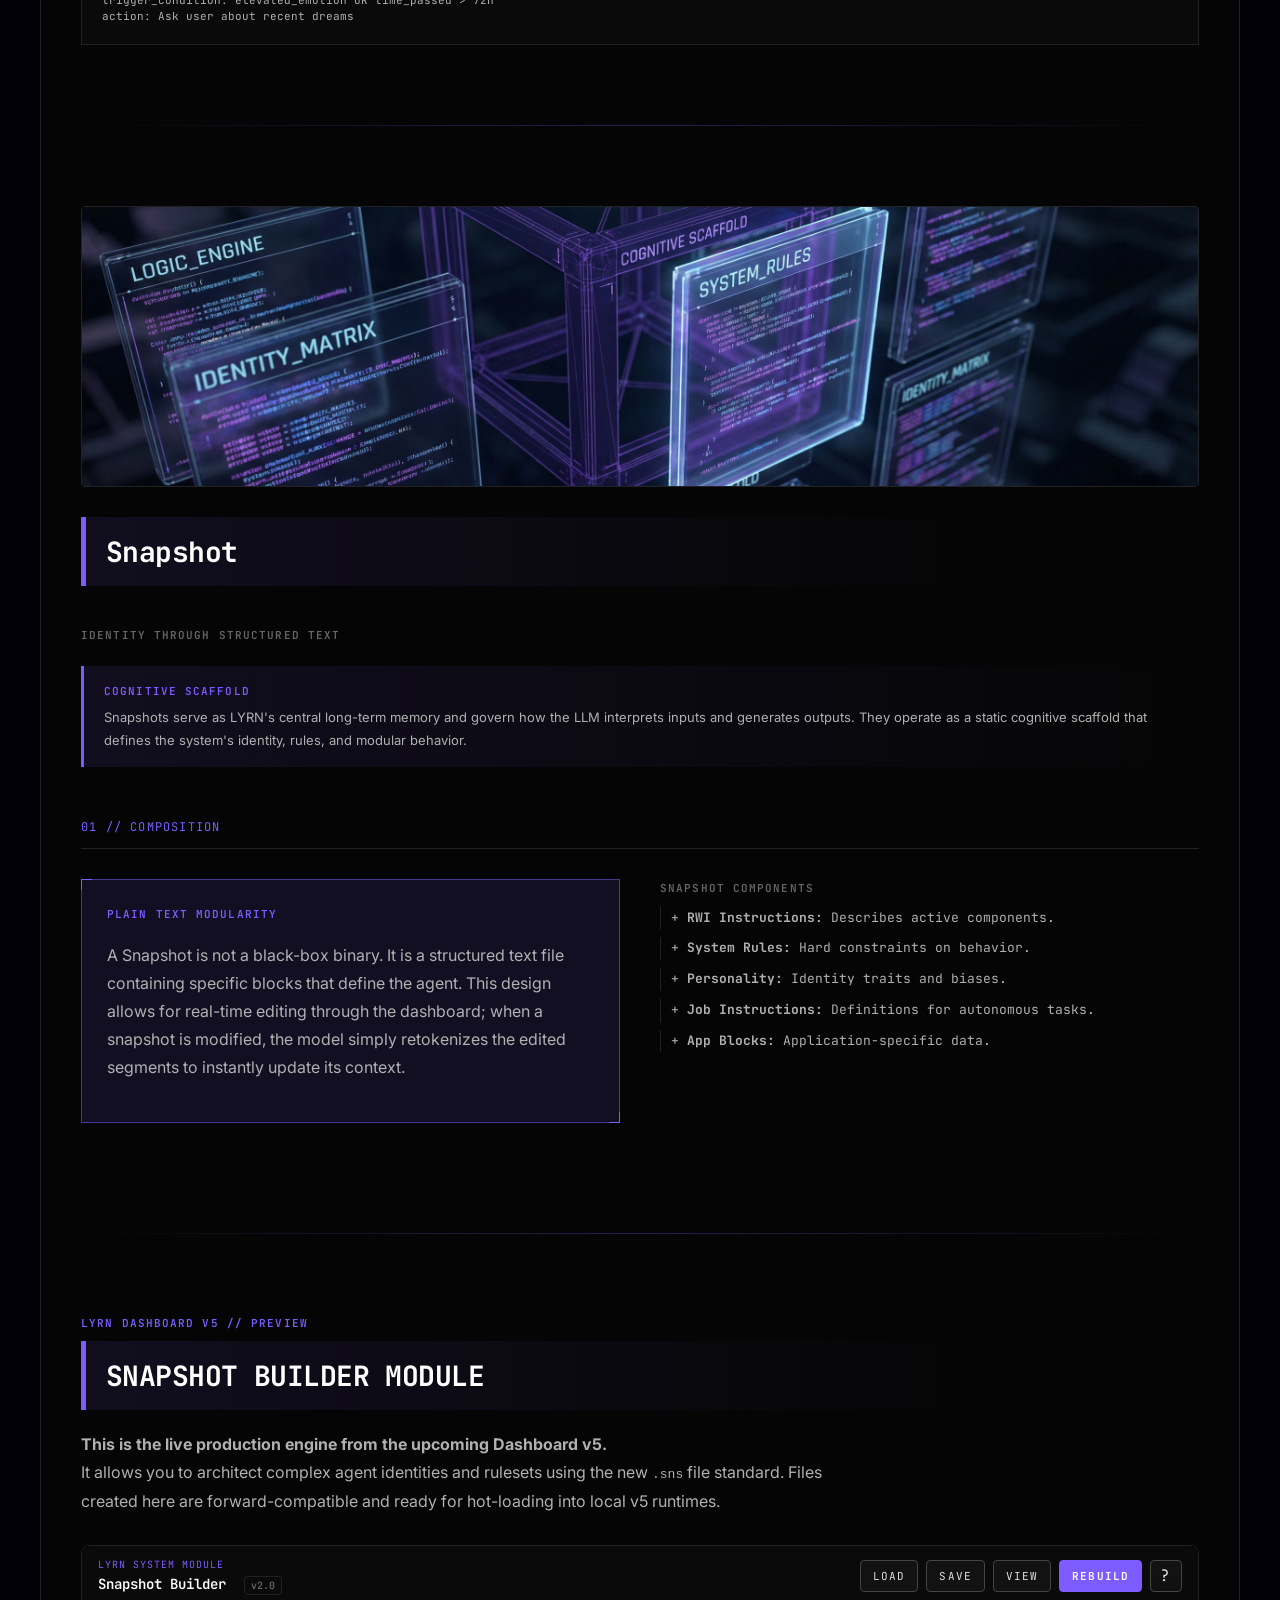
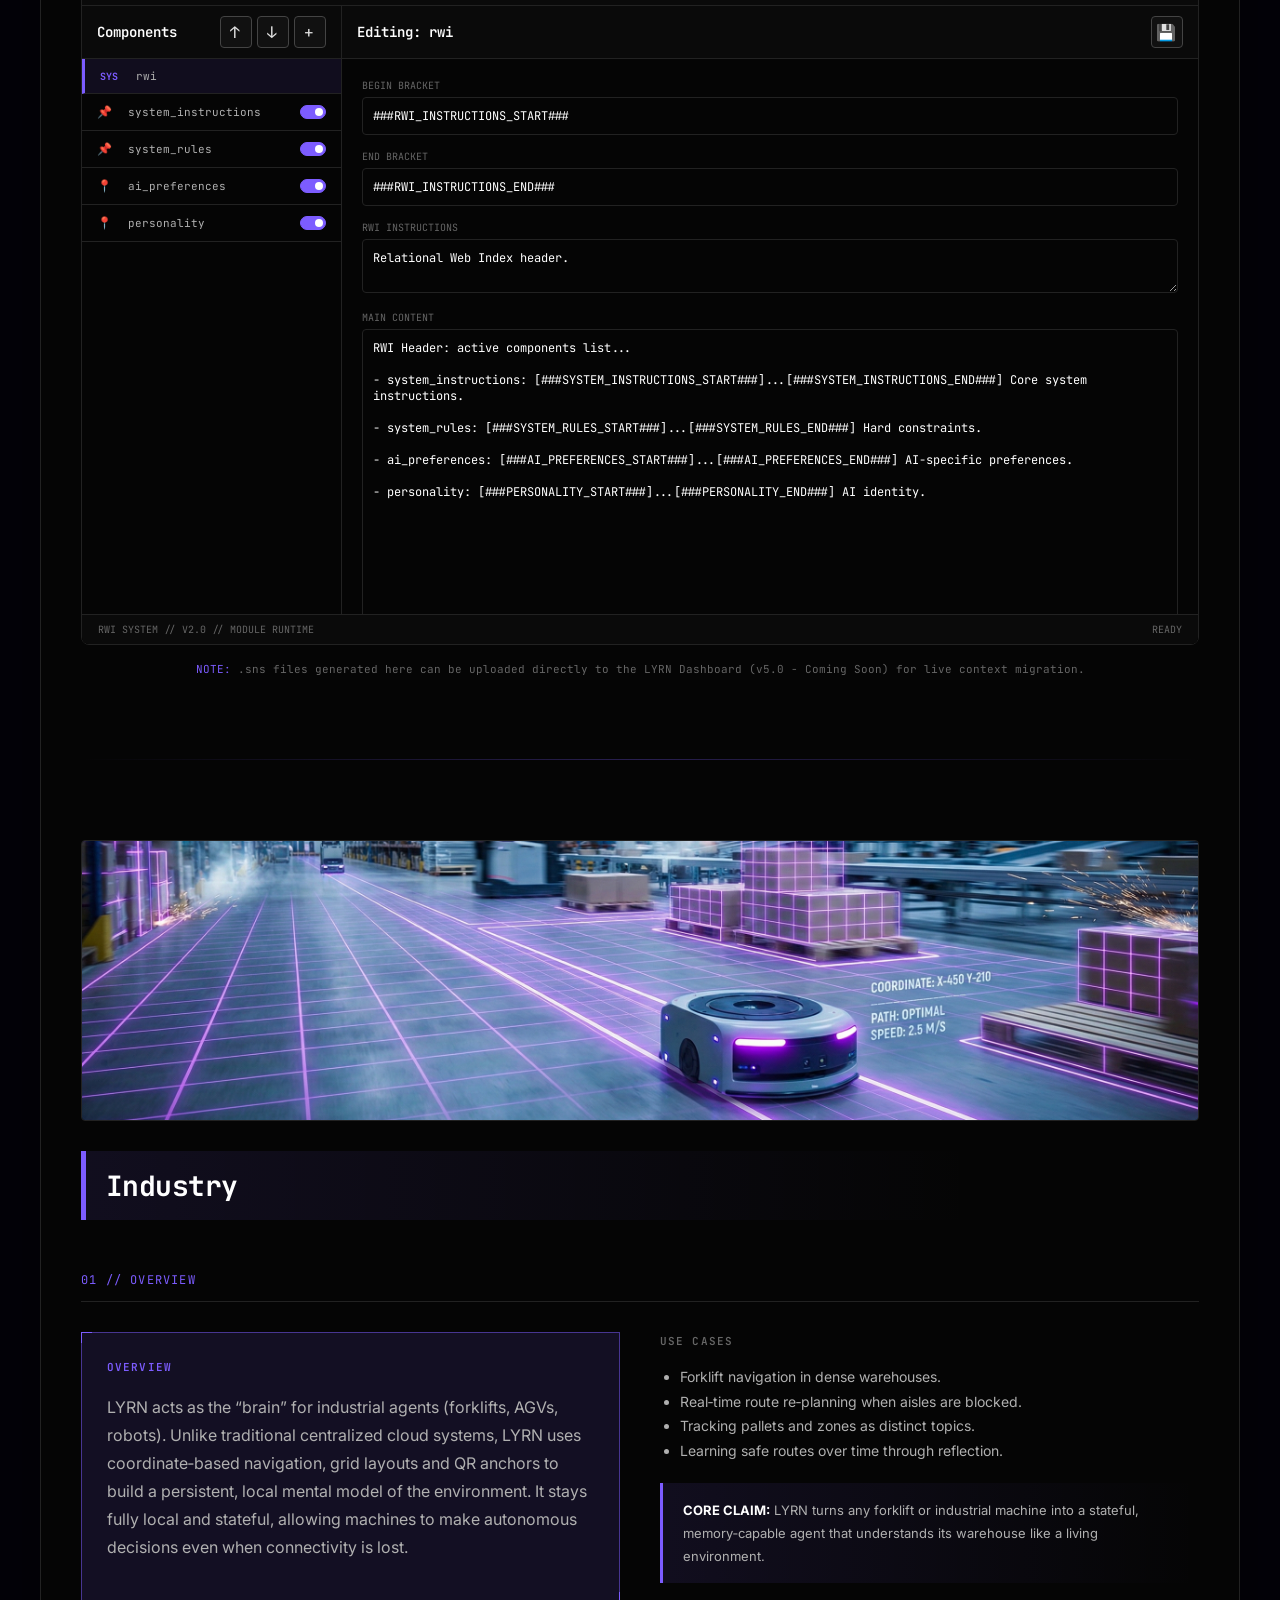
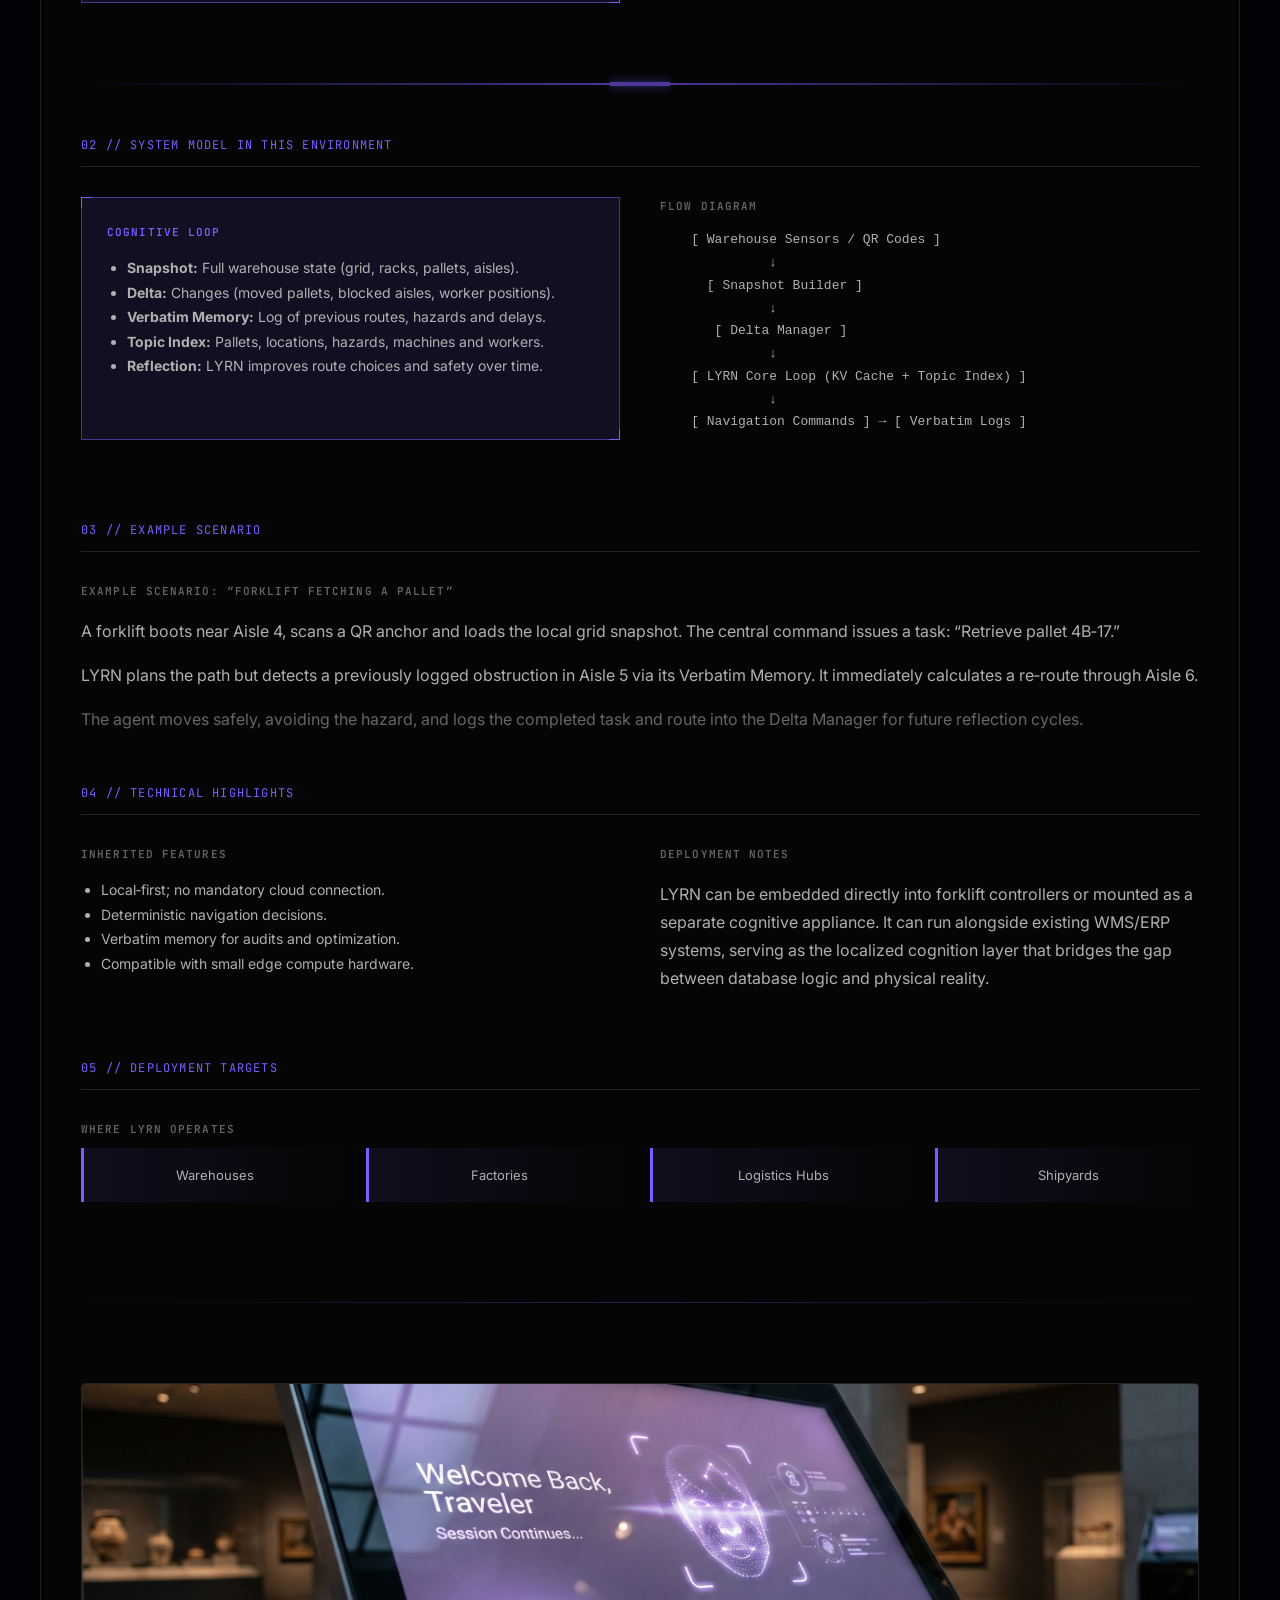
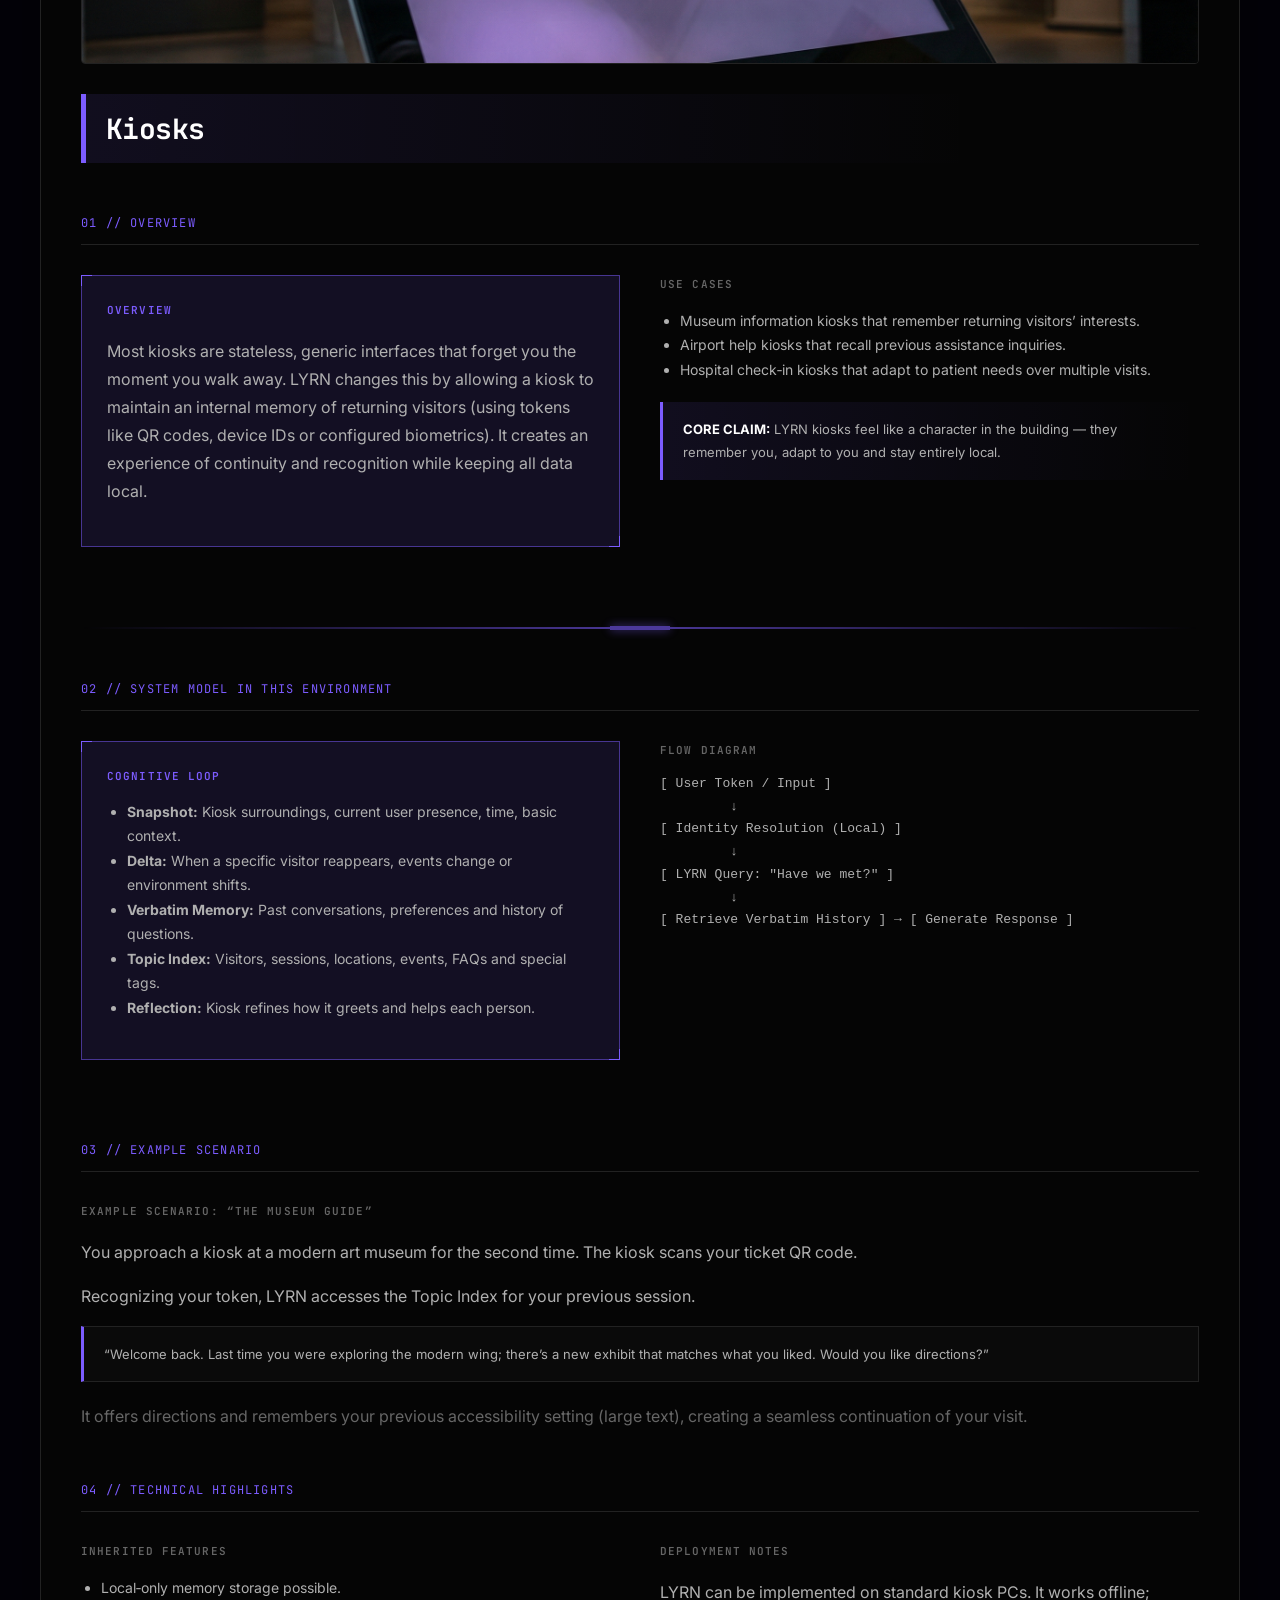
==== commit a3d0dd32: "dashboard update" ====
--- a/index.html
+++ b/index.html
@@ -739,7 +739,7 @@
         <ul style="font-size: 14px; padding-left: 20px;">
           <li><strong>Snapshot:</strong> Doors, sensors, cameras (meta‑data), badge events and system health.</li>
           <li><strong>Delta:</strong> Each new badge event, alarm trigger or sensor anomaly.</li>
-          <li><strong>Verbatim Memory:</strong> Full log of security‑relevant events in human‑readable narrative.</li>
+          <li><strong>Verbatim Memory:</strong> Log of previous routes, hazards and delays.</li>
           <li><strong>Topic Index:</strong> Personnel IDs, zones, devices, incidents and time windows.</li>
           <li><strong>Reflection:</strong> Periodic reviews of patterns (“this badge repeatedly pings restricted area”).</li>
         </ul>
@@ -945,7 +945,7 @@
   <script src="script.js"></script>
 
   <script>
-      // LOGIC FOR DASHBOARD OVERLAY
+      // LOGIC FOR DASHBOARD OVERLAY & SCROLL LOCK
       document.addEventListener('DOMContentLoaded', () => {
           const trigger = document.getElementById('eof-trigger');
           const overlay = document.getElementById('dashboard-overlay');
@@ -954,6 +954,7 @@
           // 1. Open on "EOF" Click
           trigger.addEventListener('click', () => {
               overlay.classList.add('visible');
+              document.body.classList.add('dashboard-open'); // LOCK SCROLL
               // Optional: reset frame source to reload dashboard fresh
               // frame.src = frame.src; 
           });
@@ -962,6 +963,7 @@
           window.addEventListener('message', (event) => {
               if (event.data && event.data.type === 'CLOSE_DASHBOARD') {
                   overlay.classList.remove('visible');
+                  document.body.classList.remove('dashboard-open'); // UNLOCK SCROLL
               }
           });
       });
--- a/style.css
+++ b/style.css
@@ -69,6 +69,11 @@
   transition: background-color 0.5s ease, color 0.5s ease;
 }
 
+/* UTILITY: Scroll Lock for Dashboard Overlay */
+body.dashboard-open {
+    overflow: hidden !important;
+}
+
 img {
     max-width: 100%;
     height: auto;
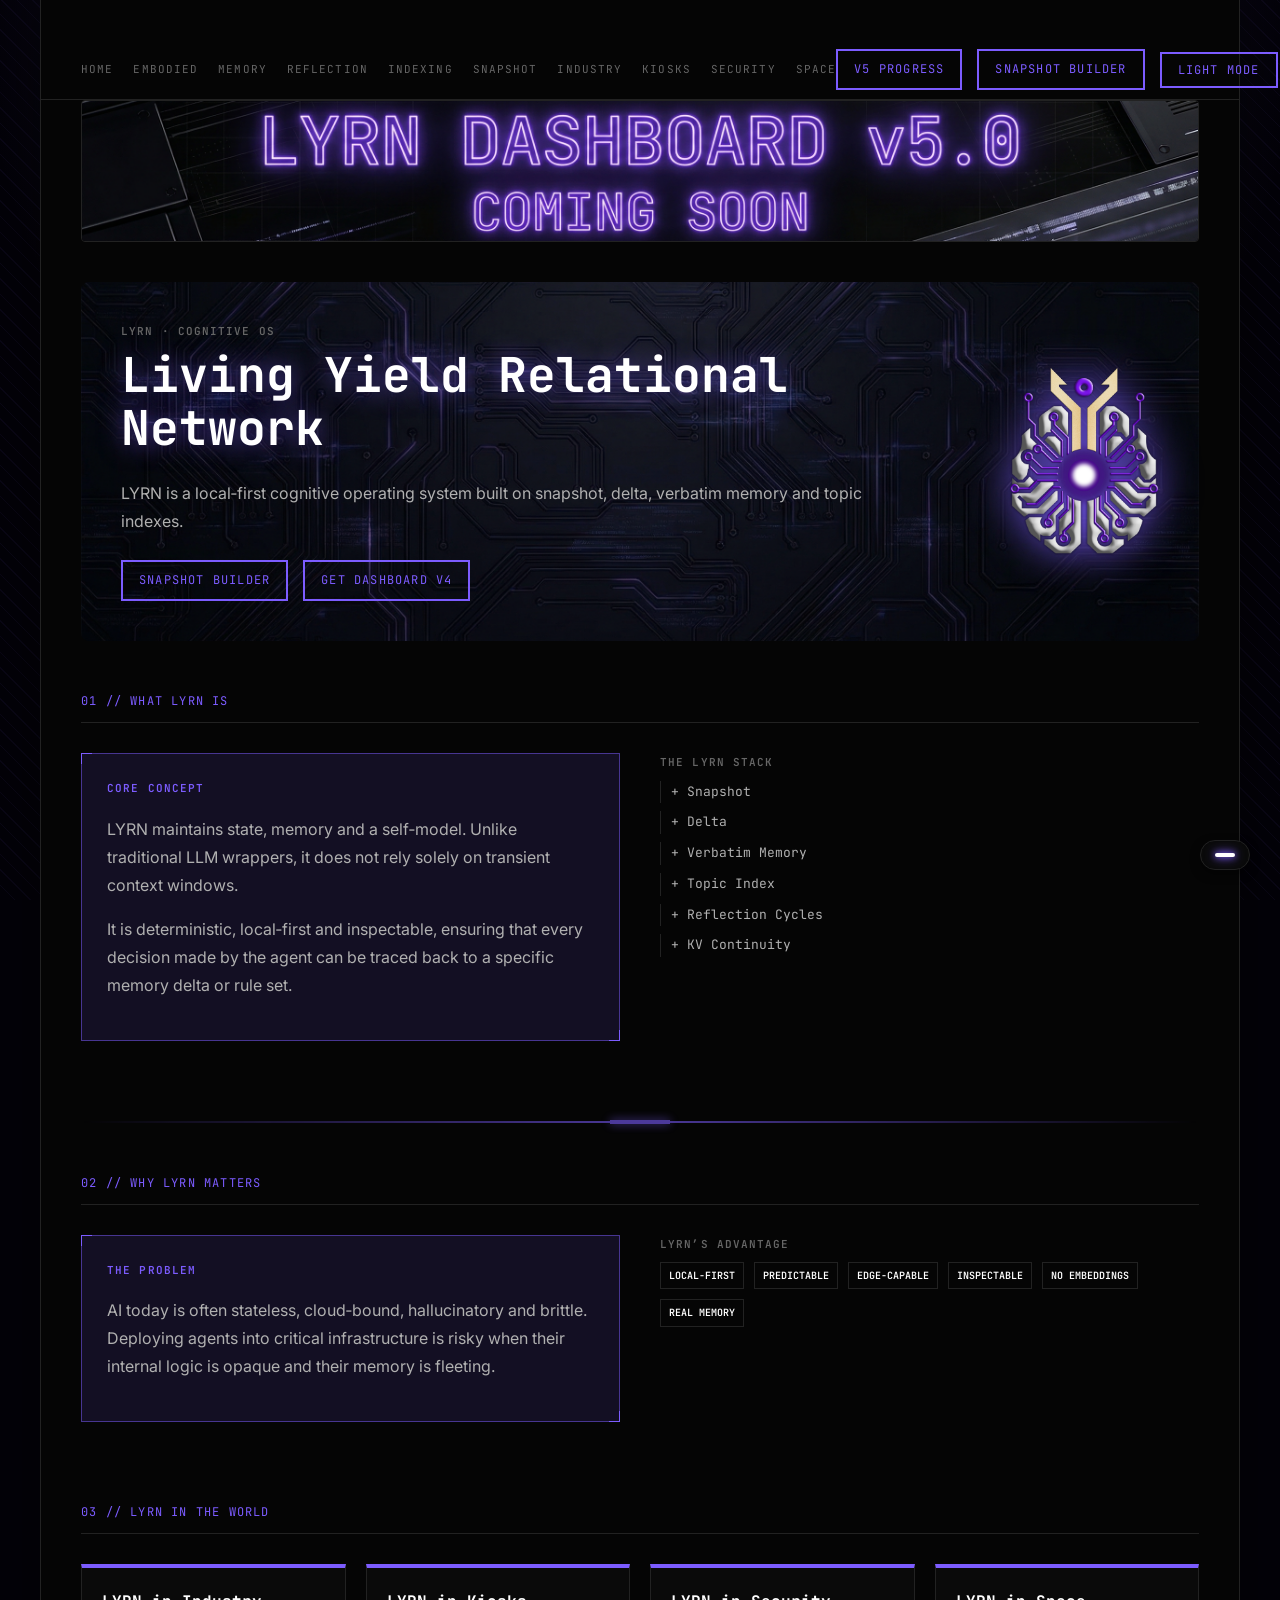
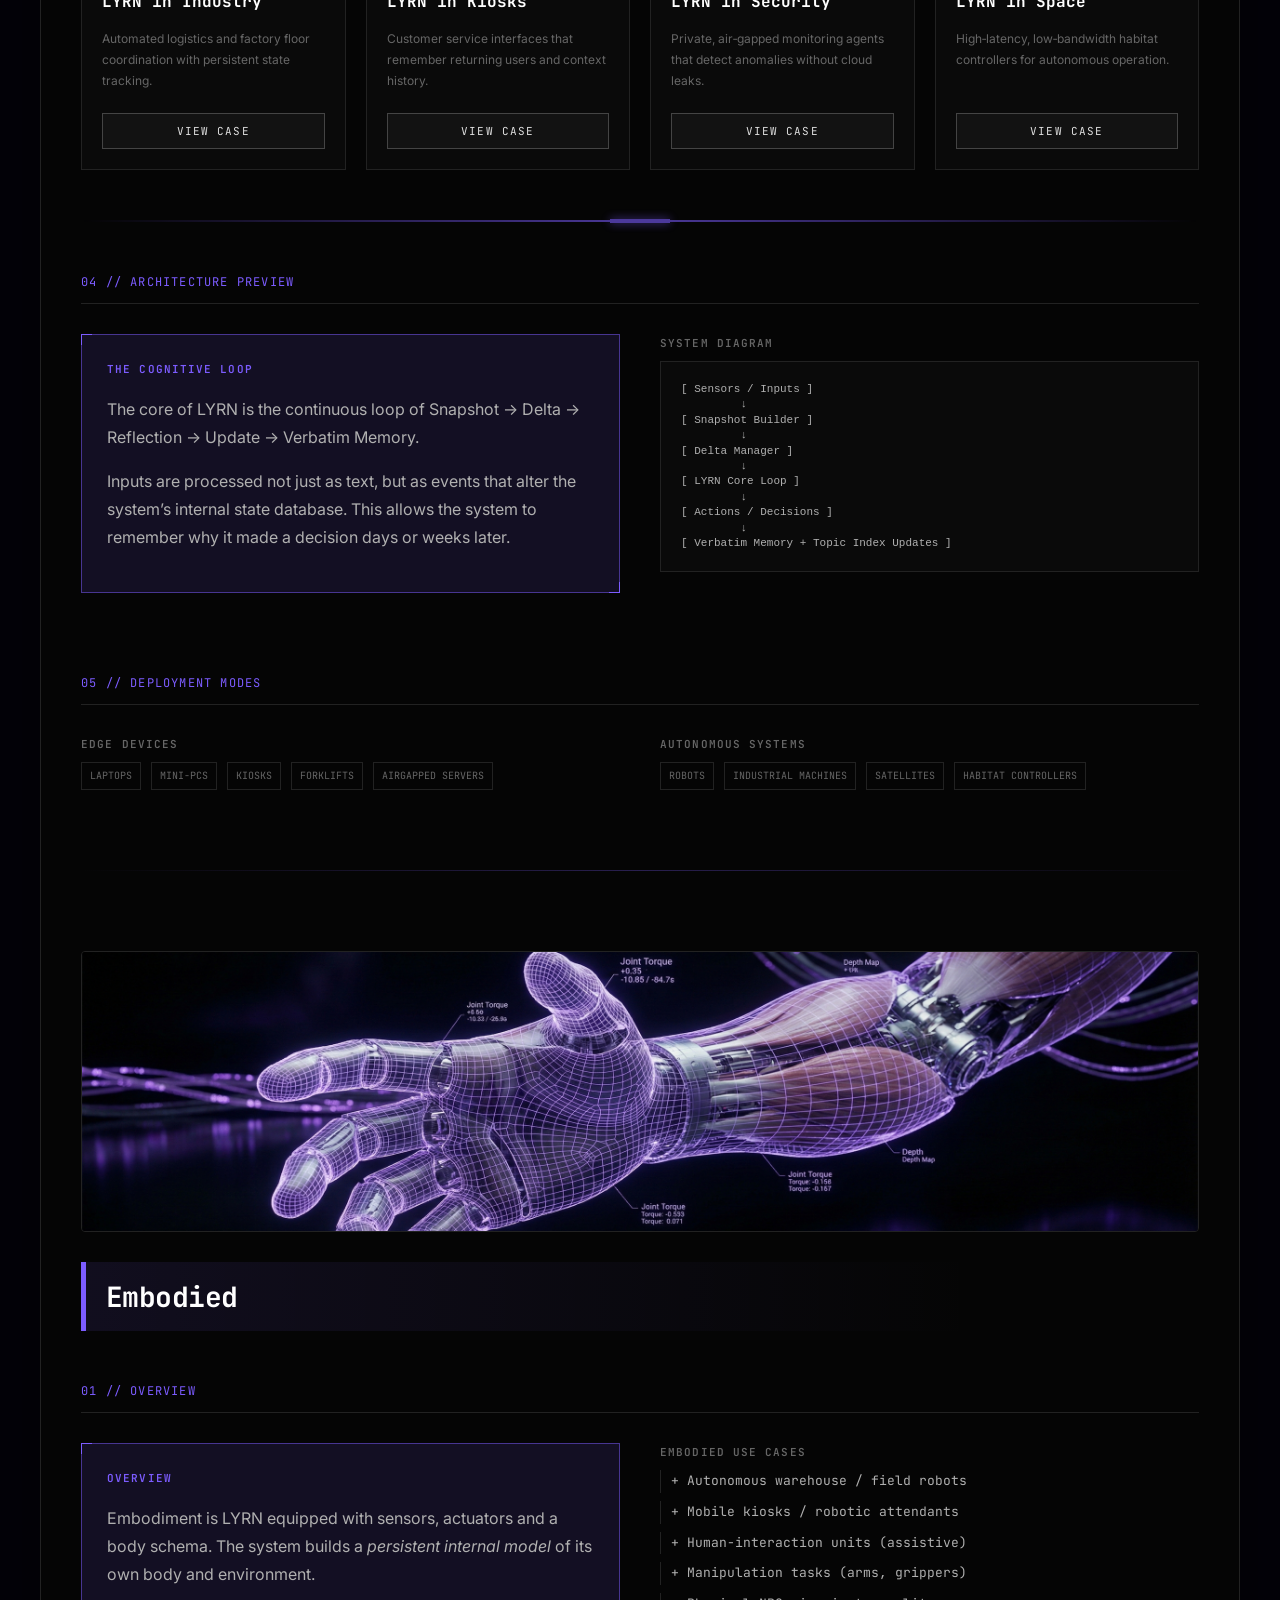
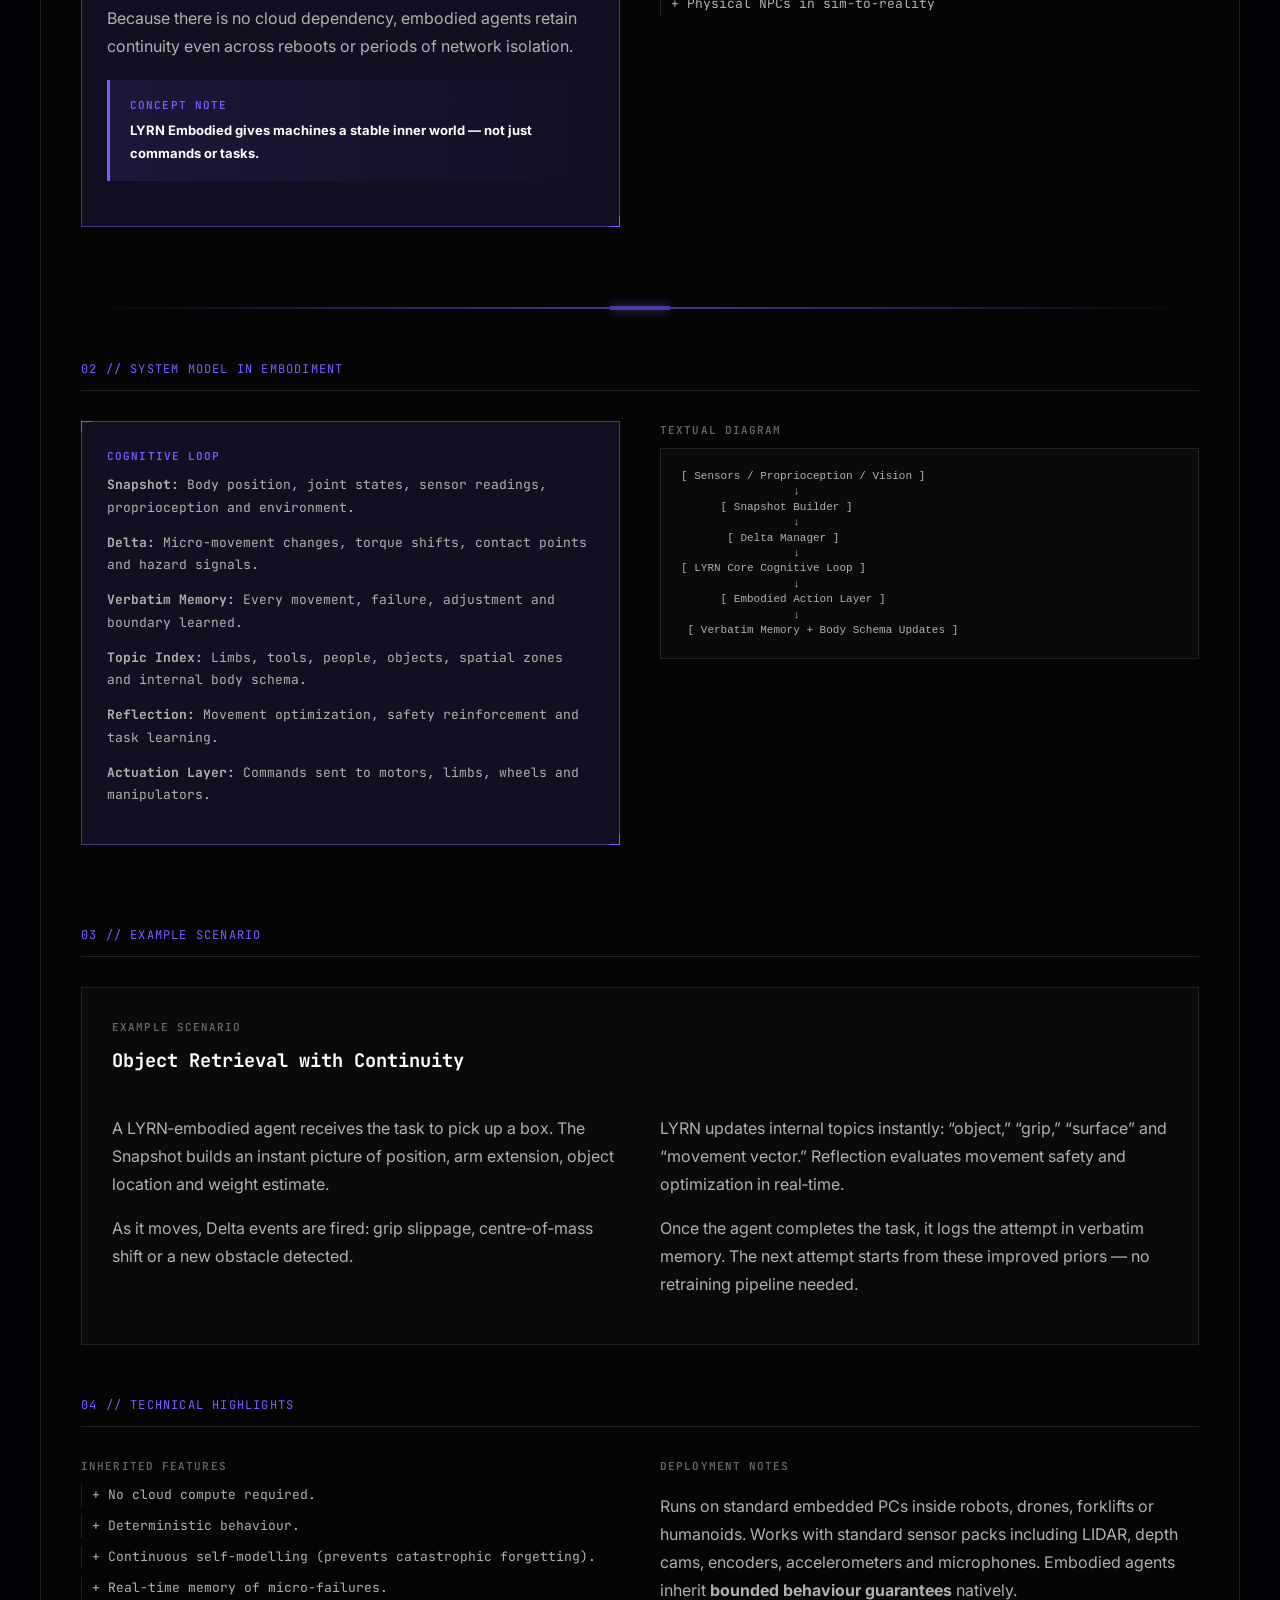
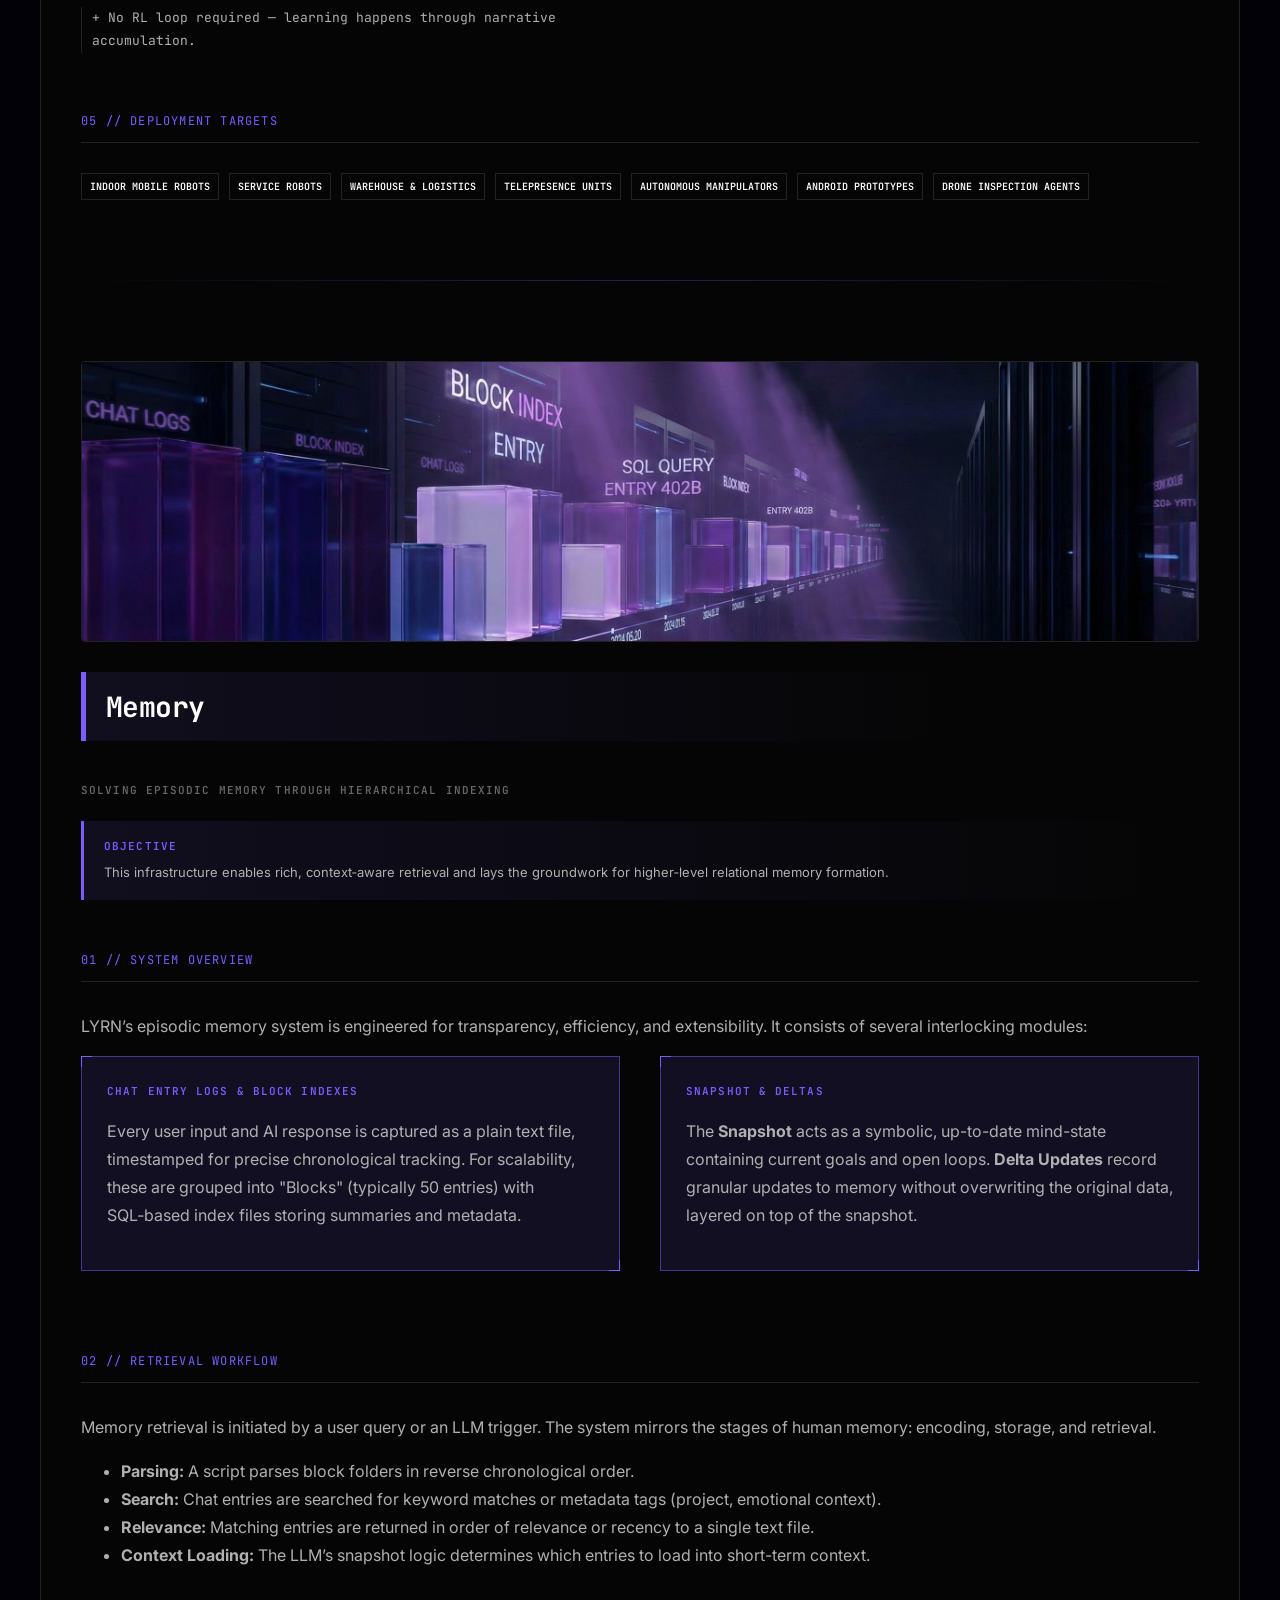
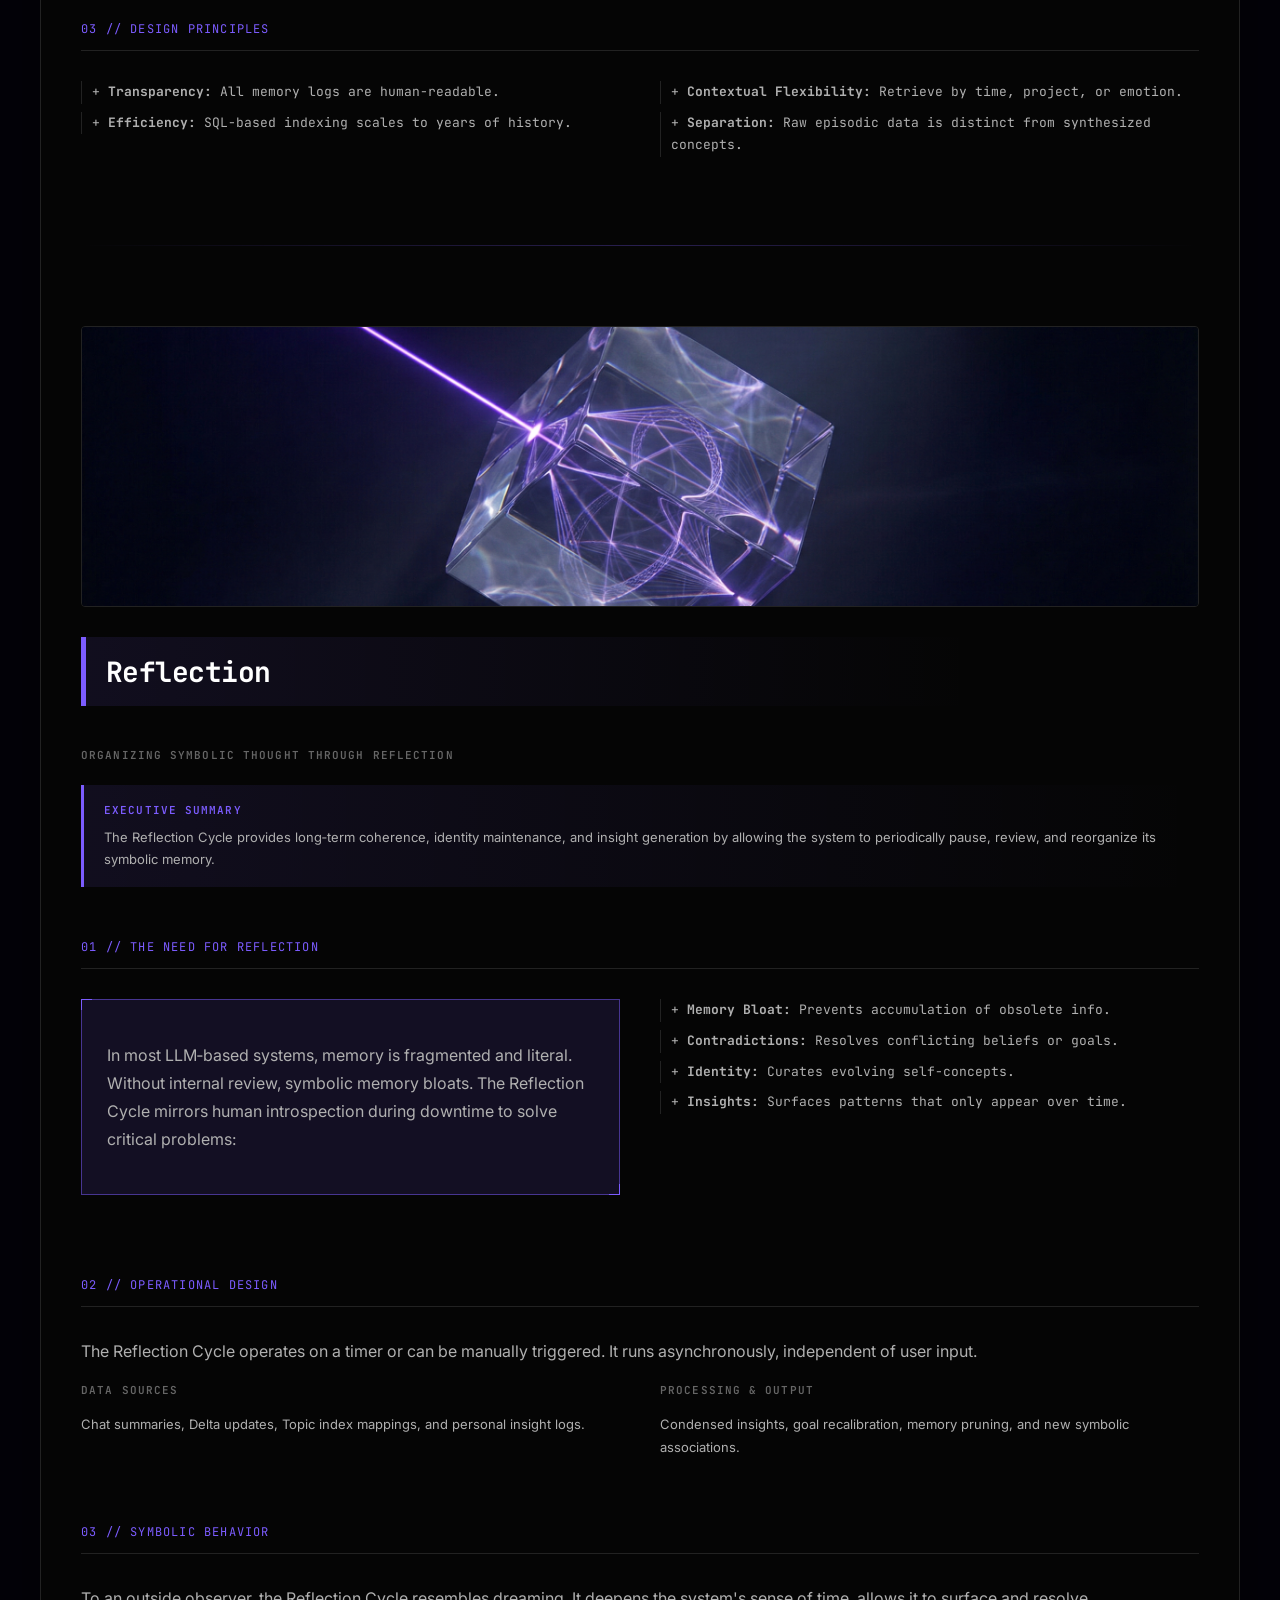
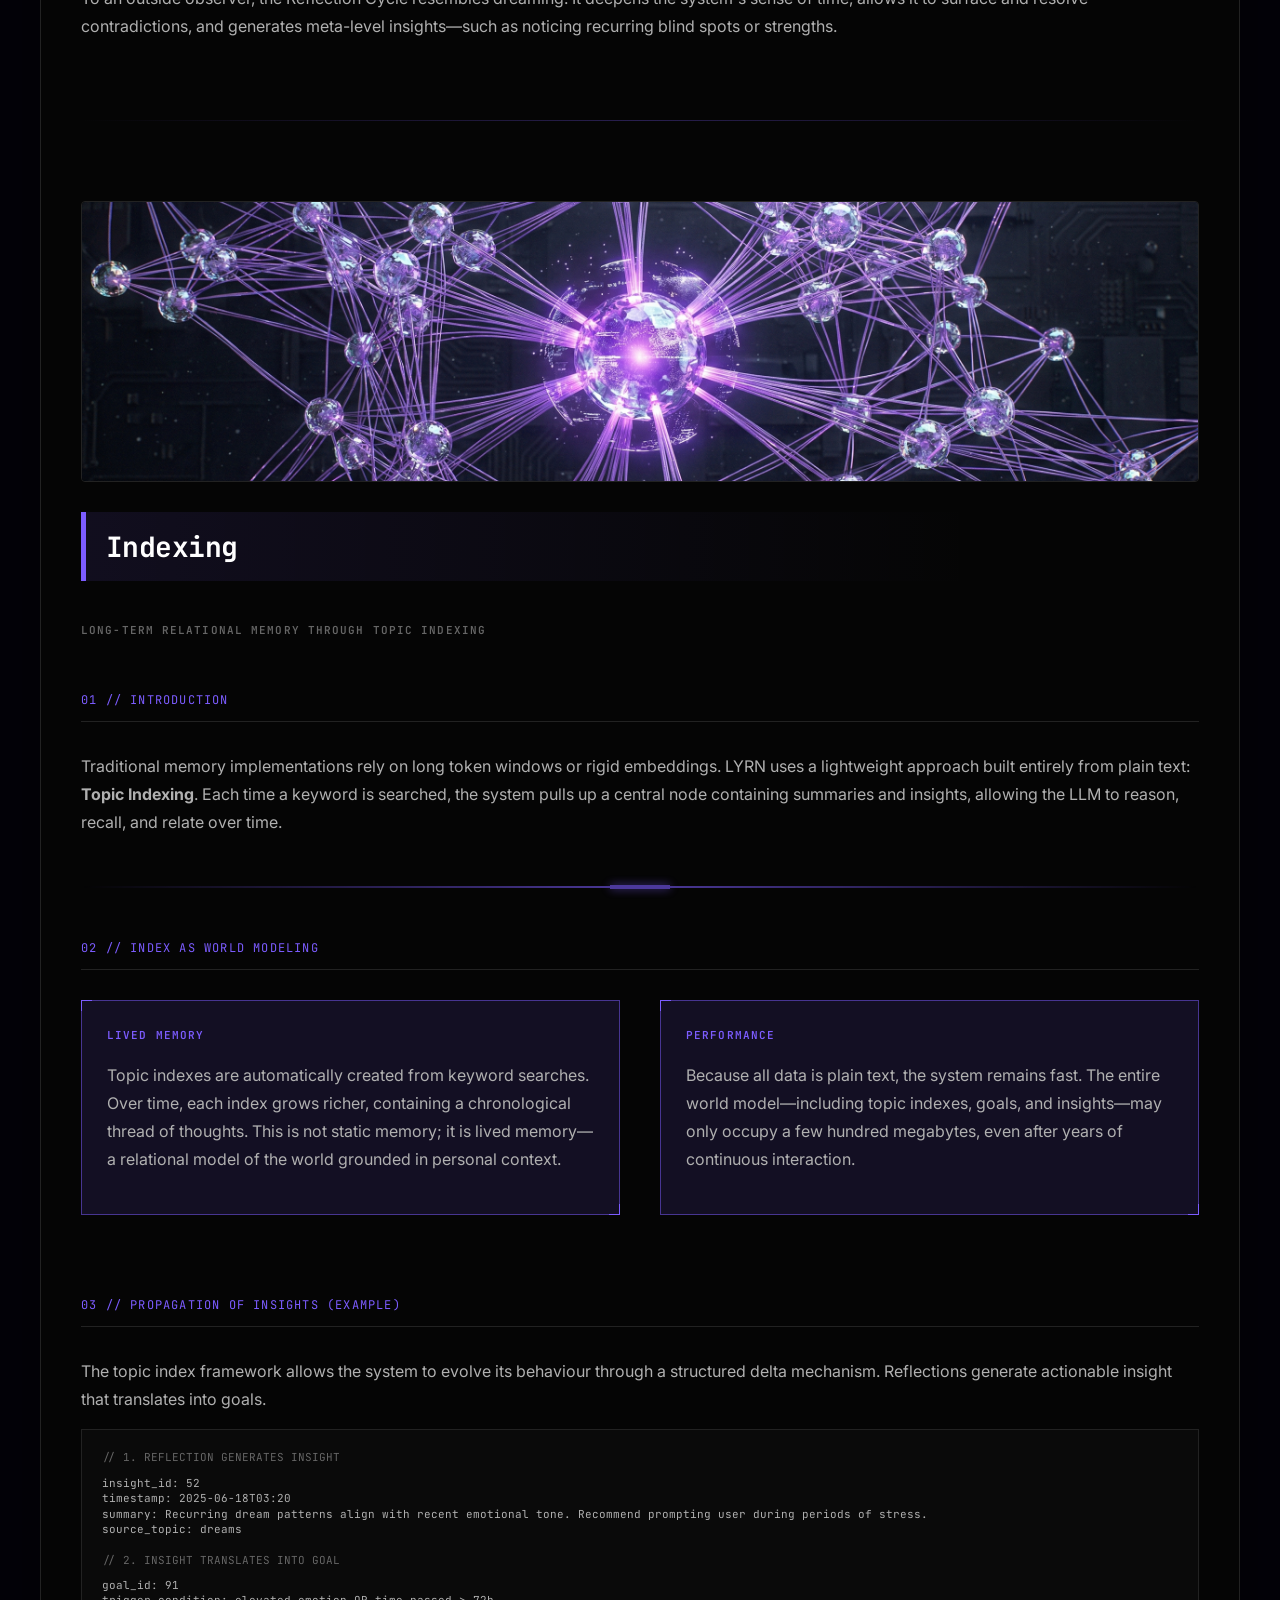
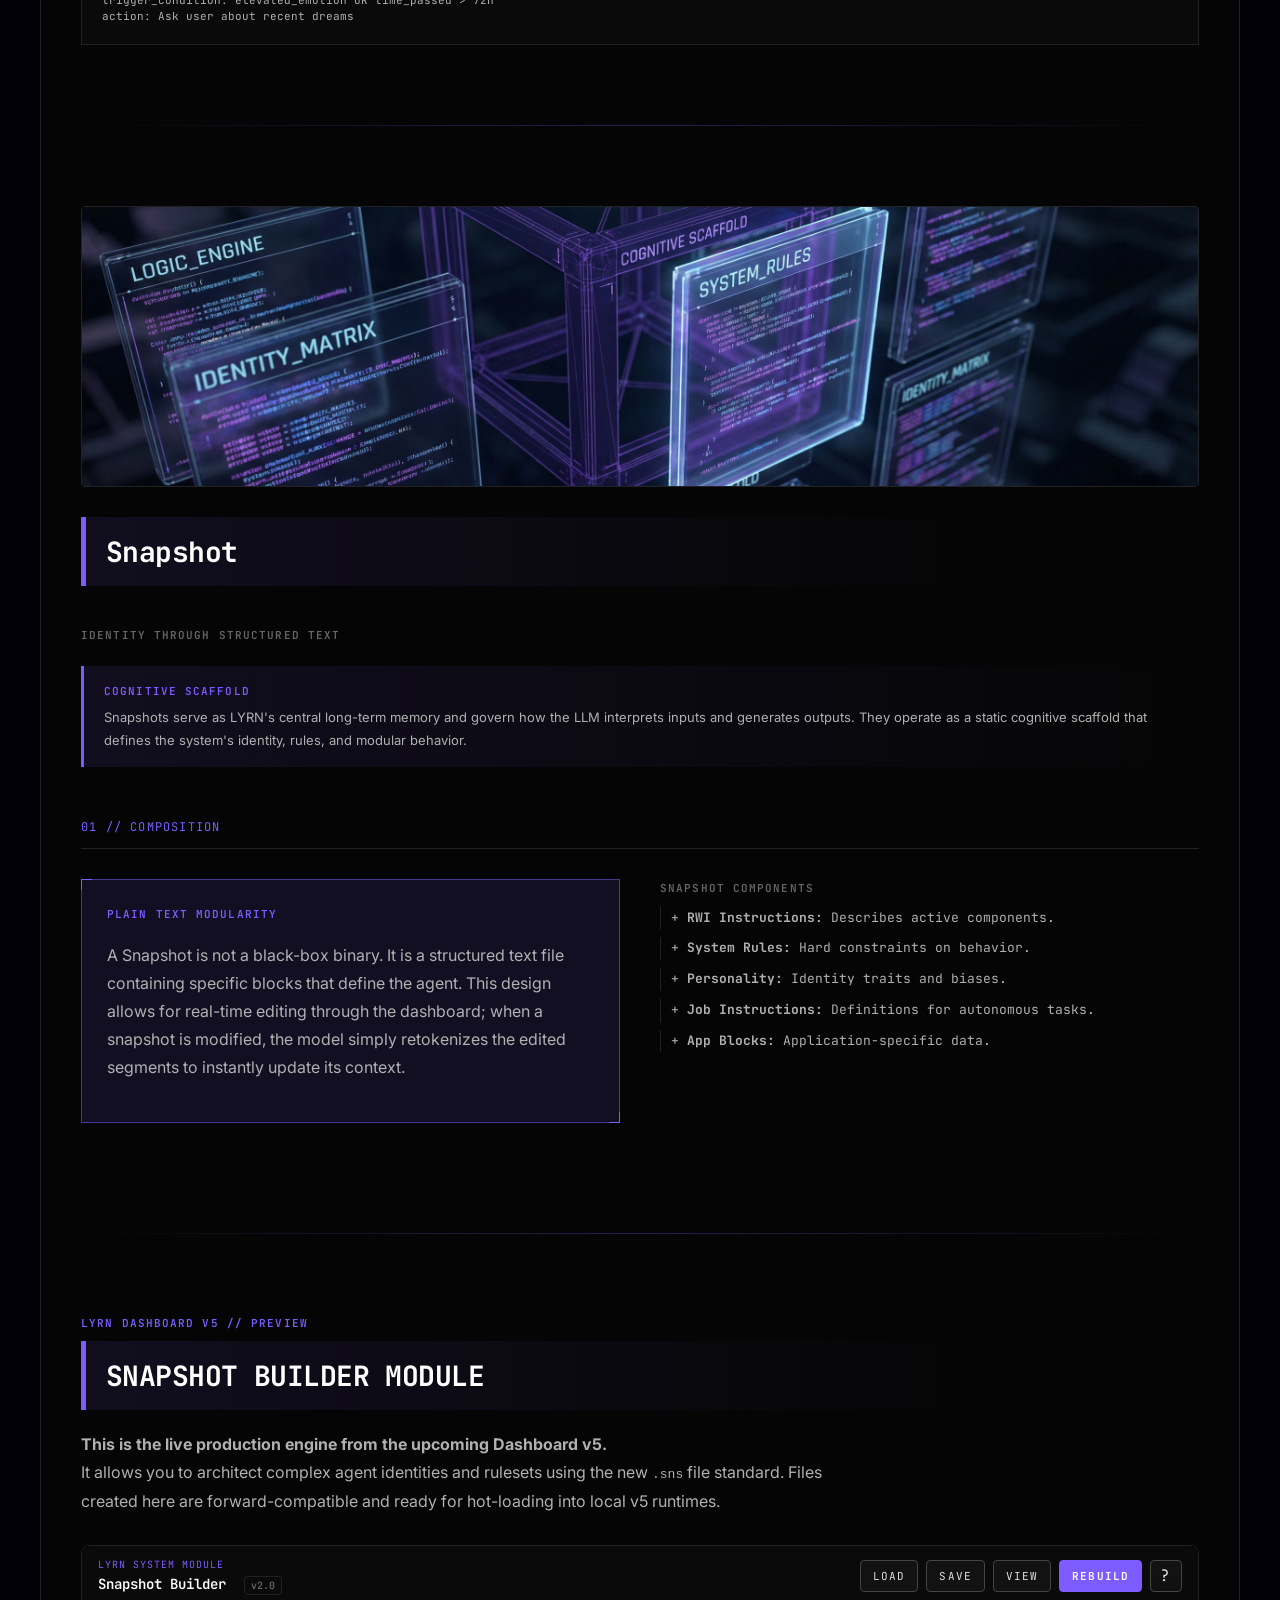
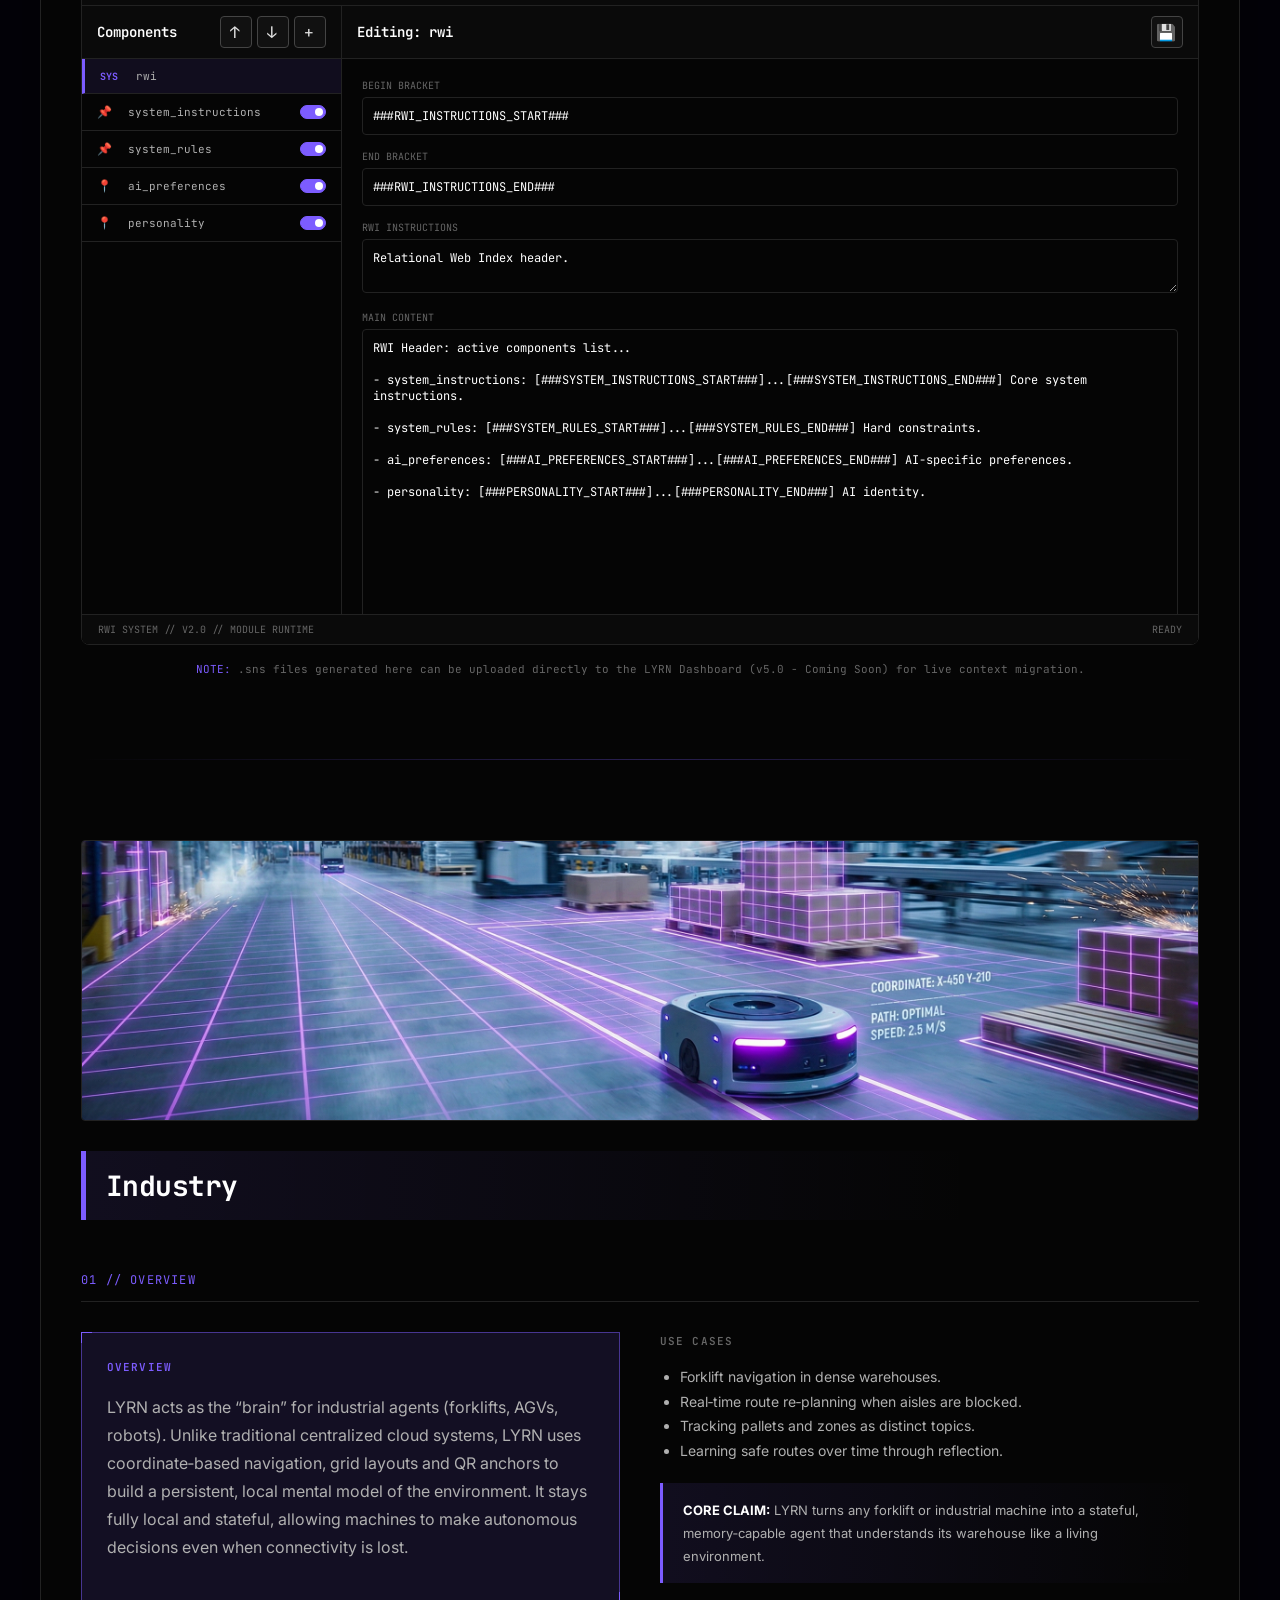
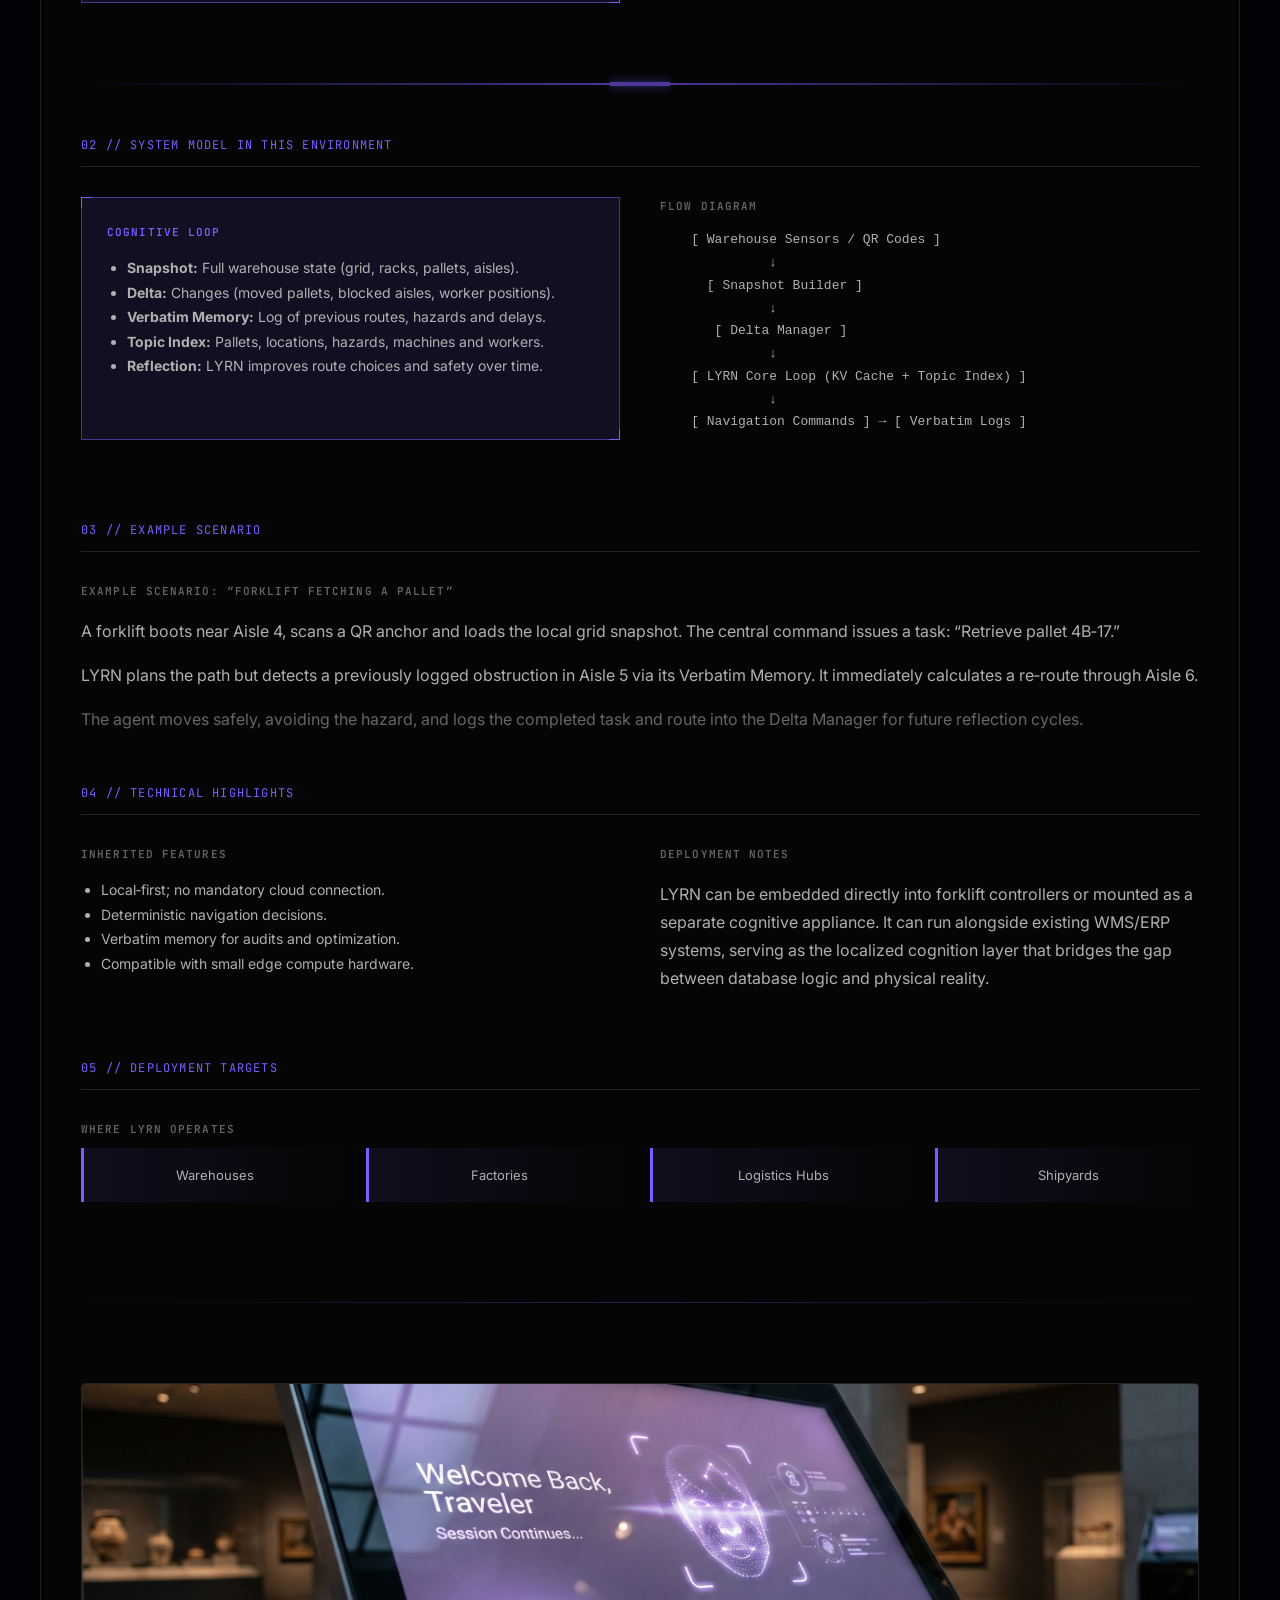
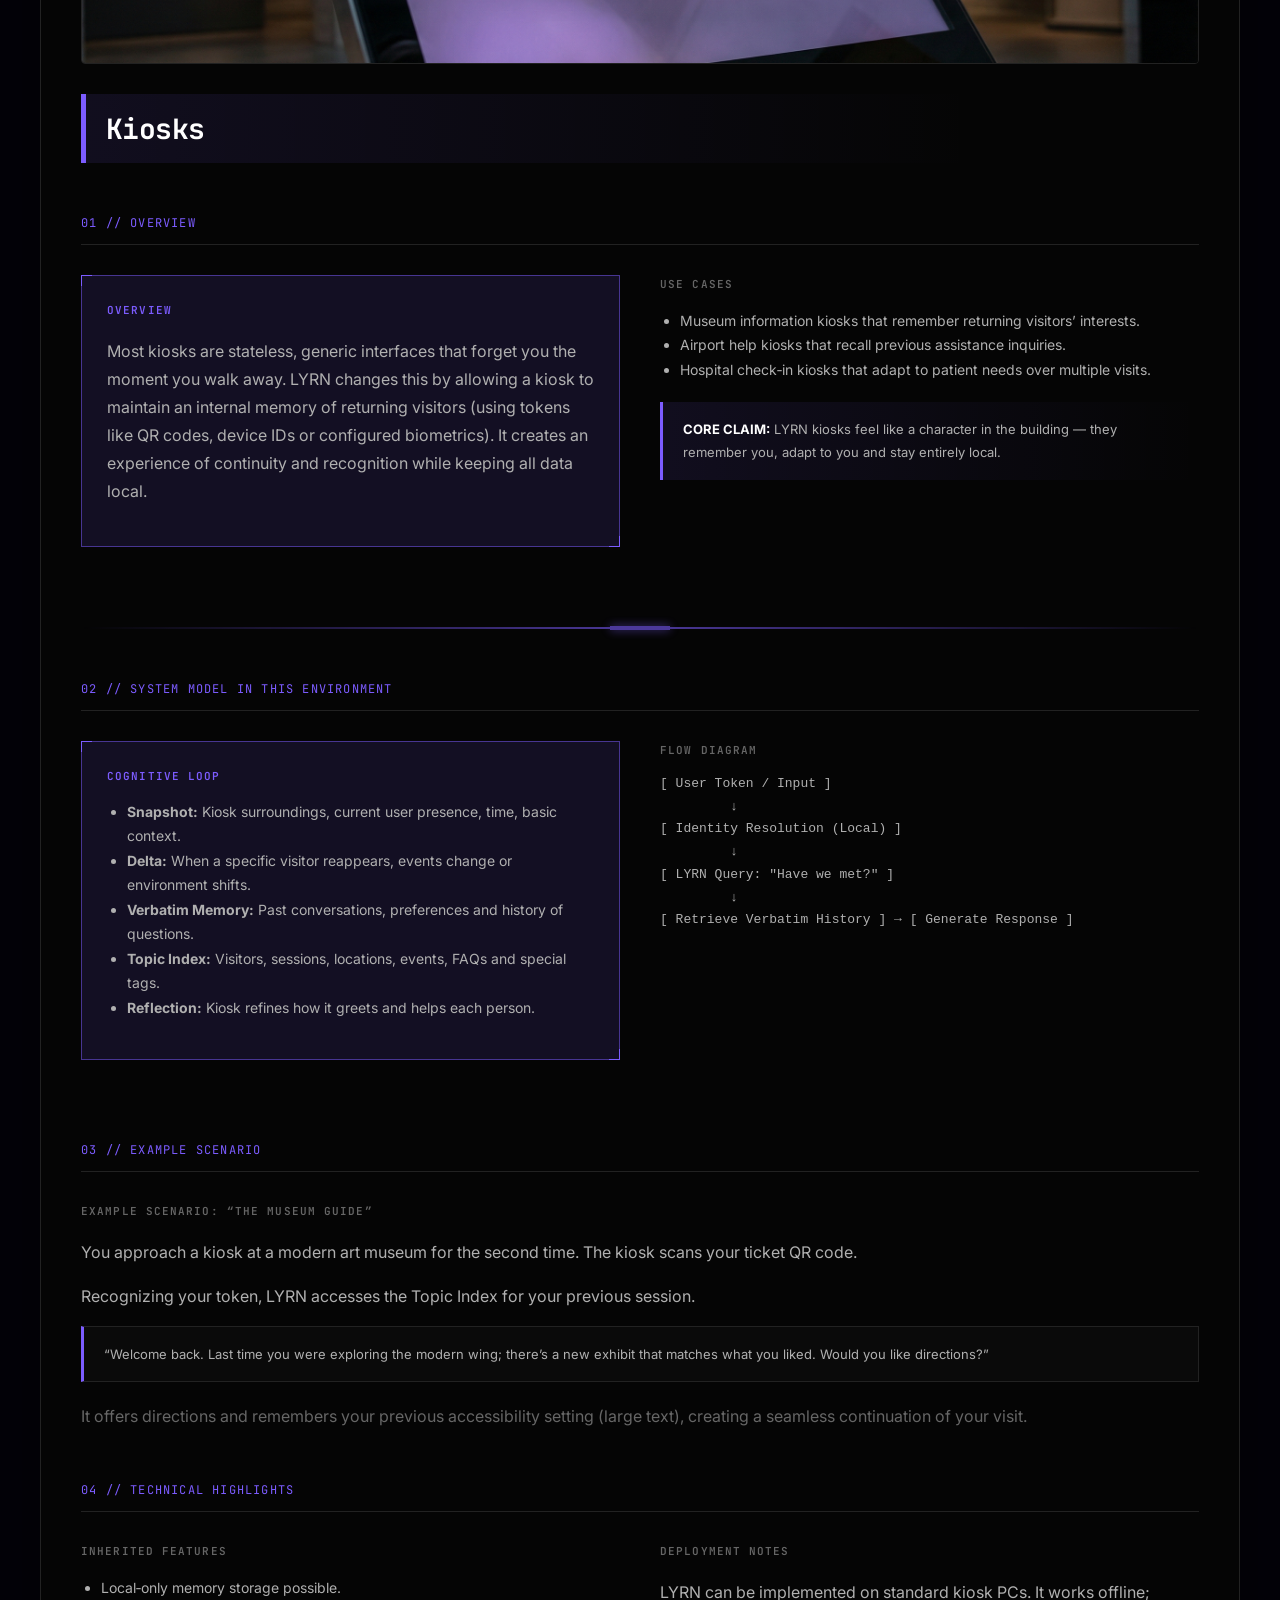
==== commit 598060d7: "web update" ====
--- a/index.html
+++ b/index.html
@@ -75,6 +75,7 @@
          </div>
     
          <div class="nav-actions">
+            <a href="https://github.com/bsides230/LYRN" target="_blank" class="theme-button">v5 PROGRESS</a>
             <a href="#snapshot-demo" class="theme-button">SNAPSHOT BUILDER</a>
             <button id="themeButton" class="theme-button">LIGHT MODE</button>
          </div>
@@ -901,7 +902,9 @@
   <div id="floating-dock" class="dock-collapsed">
       
       <div id="dock-content">
+          <button id="dock-dashboard-btn" class="dock-btn" title="Open Dashboard">💻</button>
           <button id="floating-builder-btn" class="dock-btn" title="Snapshot Builder" onclick="document.getElementById('snapshot-demo').scrollIntoView({behavior: 'smooth'})">🛠️</button>
+          <button class="dock-btn" title="GitHub Repo" onclick="window.open('https://github.com/bsides230/LYRN', '_blank')">🐙</button>
           <button id="floating-menu-btn" class="dock-btn" title="Navigation">☰</button>
           <button id="back-to-top" class="dock-btn" title="Back to Top">↑</button>
       </div>
@@ -944,29 +947,5 @@
 
   <script src="script.js"></script>
 
-  <script>
-      // LOGIC FOR DASHBOARD OVERLAY & SCROLL LOCK
-      document.addEventListener('DOMContentLoaded', () => {
-          const trigger = document.getElementById('eof-trigger');
-          const overlay = document.getElementById('dashboard-overlay');
-          const frame = document.getElementById('dashboard-frame');
-
-          // 1. Open on "EOF" Click
-          trigger.addEventListener('click', () => {
-              overlay.classList.add('visible');
-              document.body.classList.add('dashboard-open'); // LOCK SCROLL
-              // Optional: reset frame source to reload dashboard fresh
-              // frame.src = frame.src; 
-          });
-
-          // 2. Listen for "CLOSE_DASHBOARD" message from iframe
-          window.addEventListener('message', (event) => {
-              if (event.data && event.data.type === 'CLOSE_DASHBOARD') {
-                  overlay.classList.remove('visible');
-                  document.body.classList.remove('dashboard-open'); // UNLOCK SCROLL
-              }
-          });
-      });
-  </script>
 </body>
 </html>
--- a/style.css
+++ b/style.css
@@ -825,7 +825,8 @@
 /* =========================================
    MOBILE RESPONSIVENESS FIXES
    ========================================= */
-@media (max-width: 768px) {
+/* CHANGED FROM 768px TO 1150px TO FIX TABLET CROWDING */
+@media (max-width: 1150px) {
 
     .page-container {
         padding: 20px; 
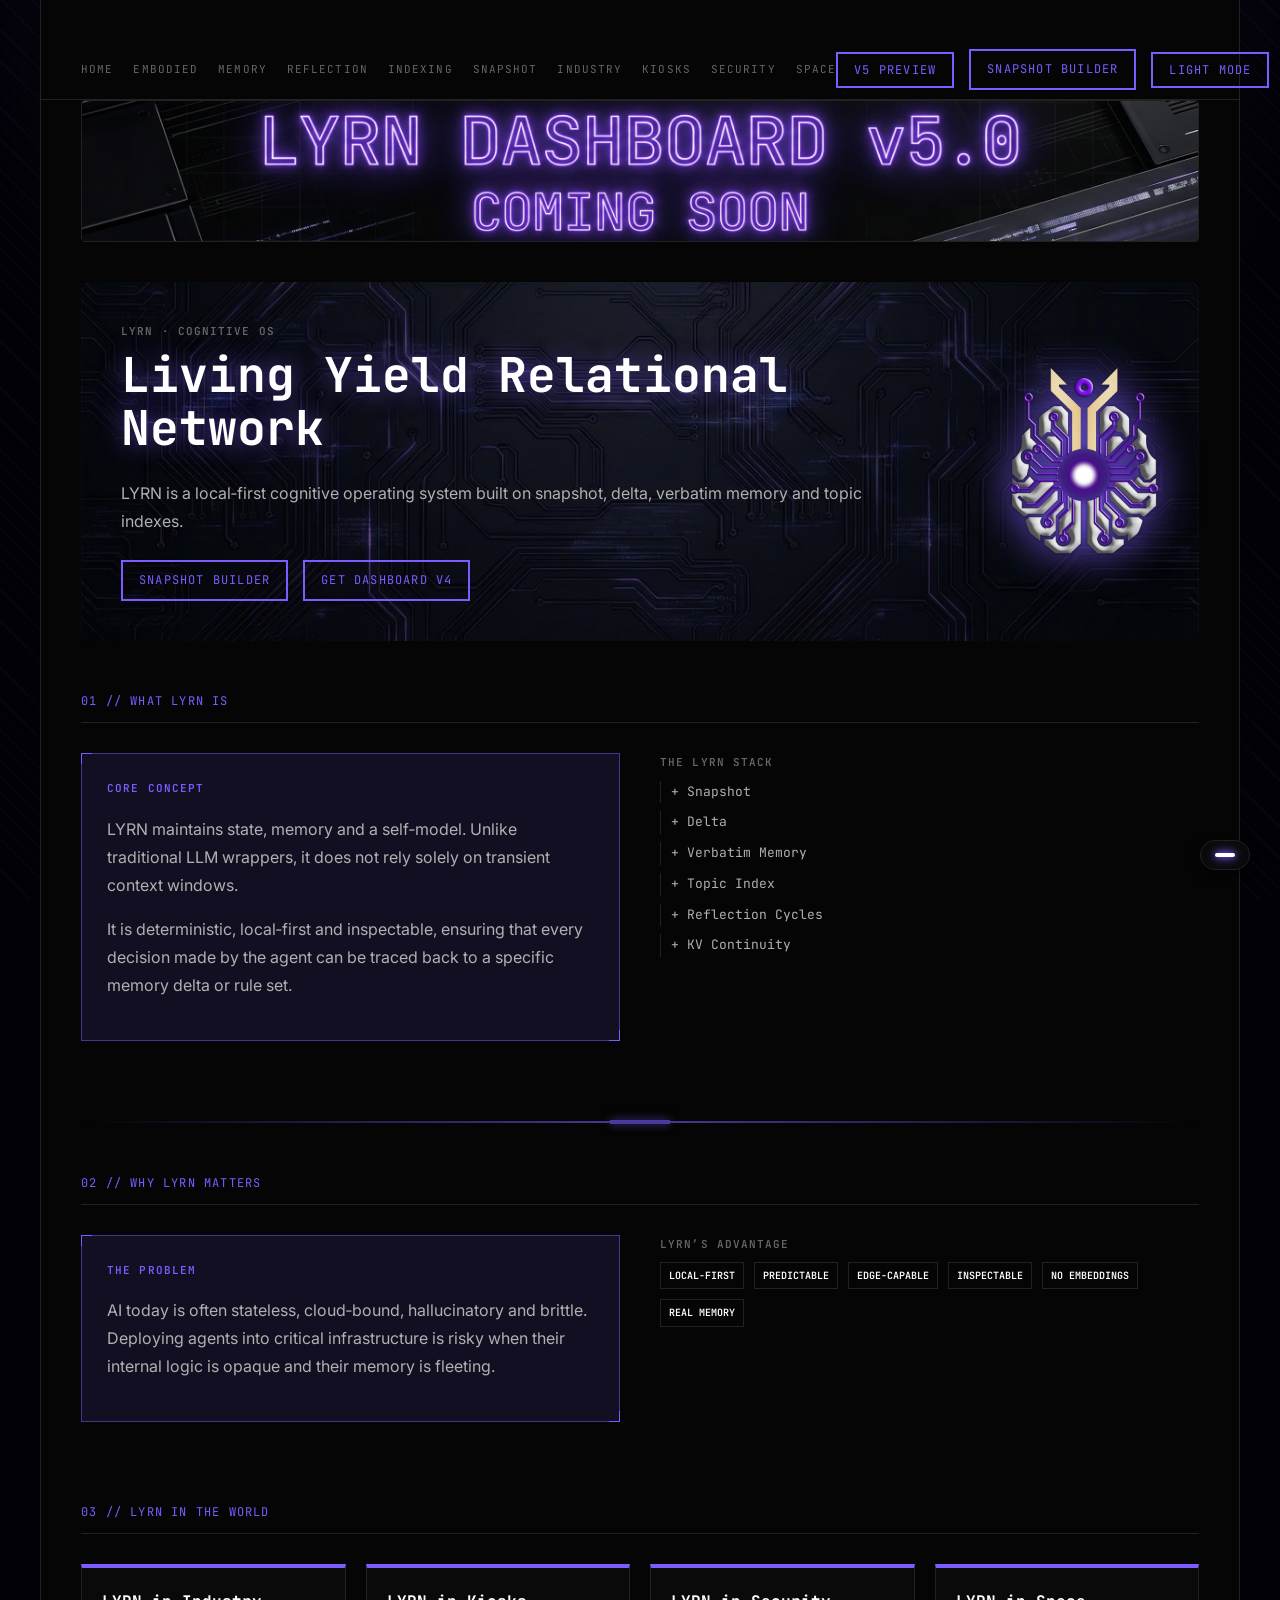
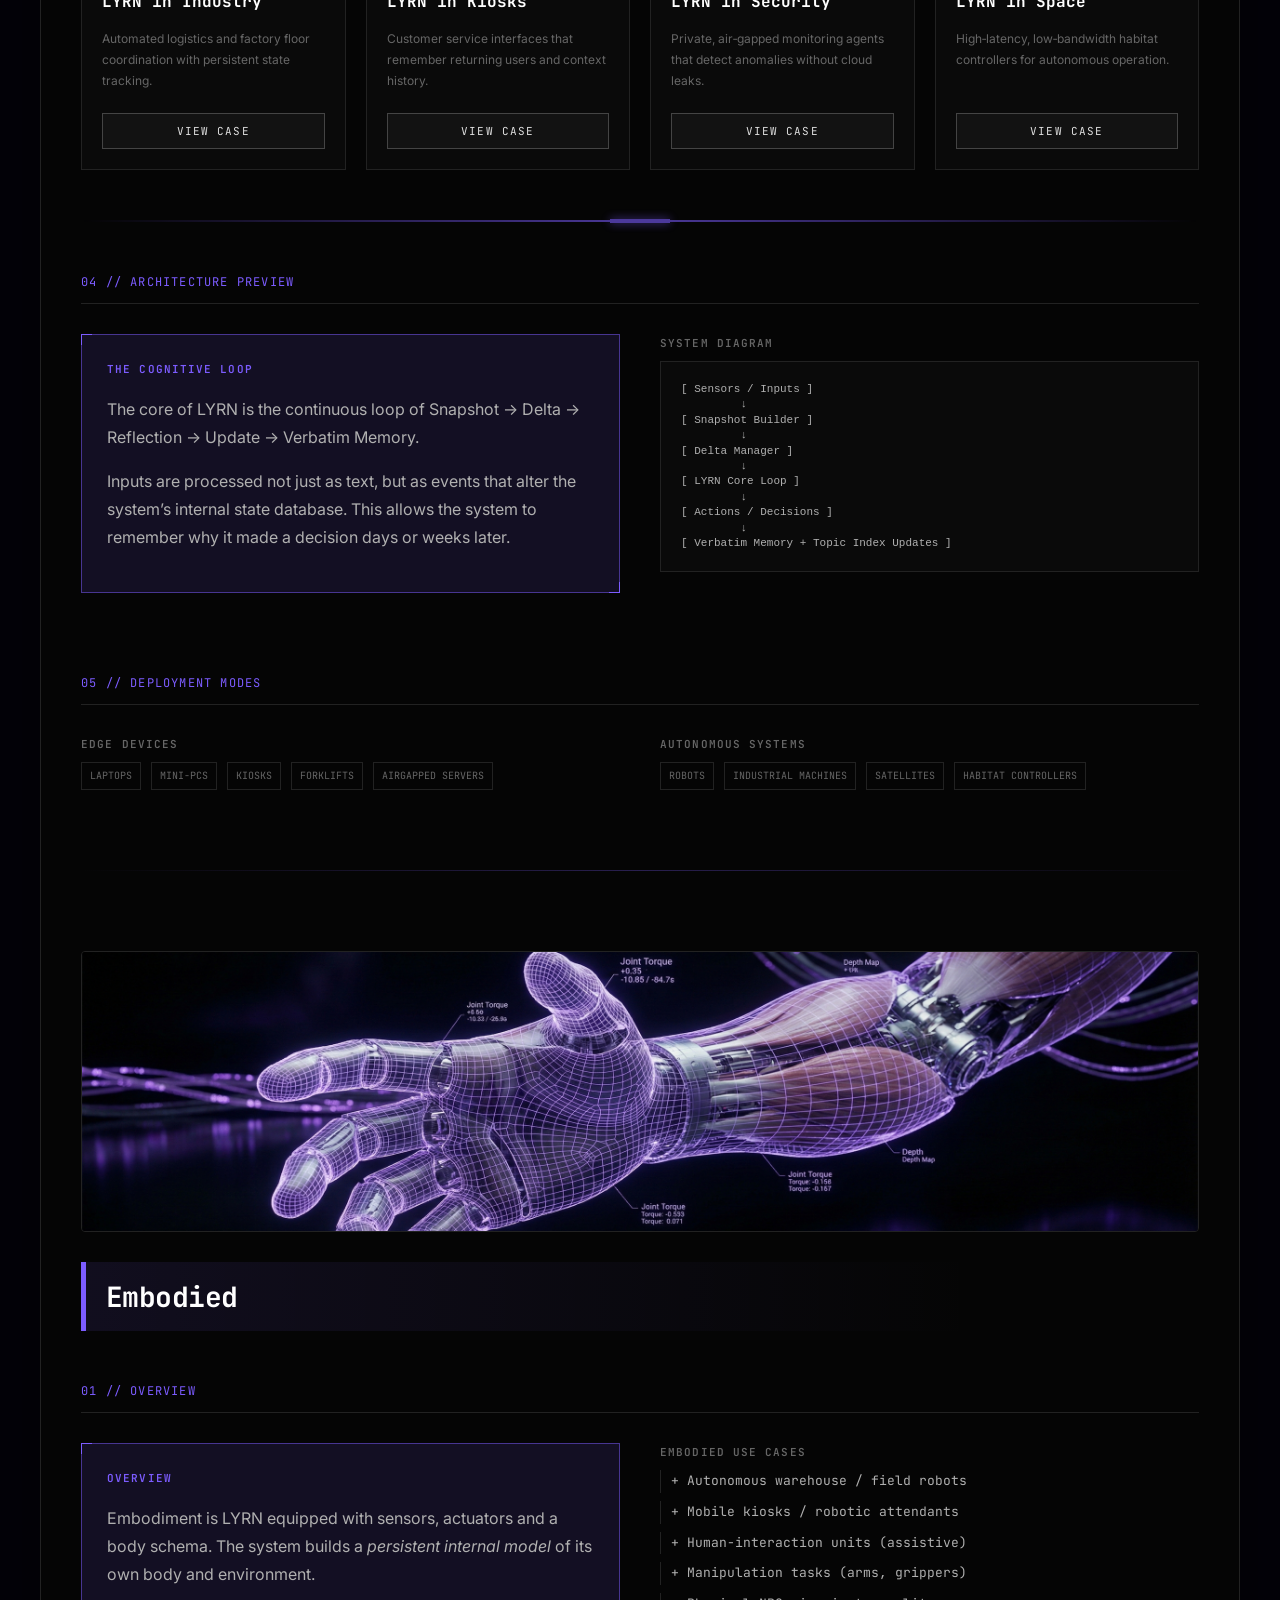
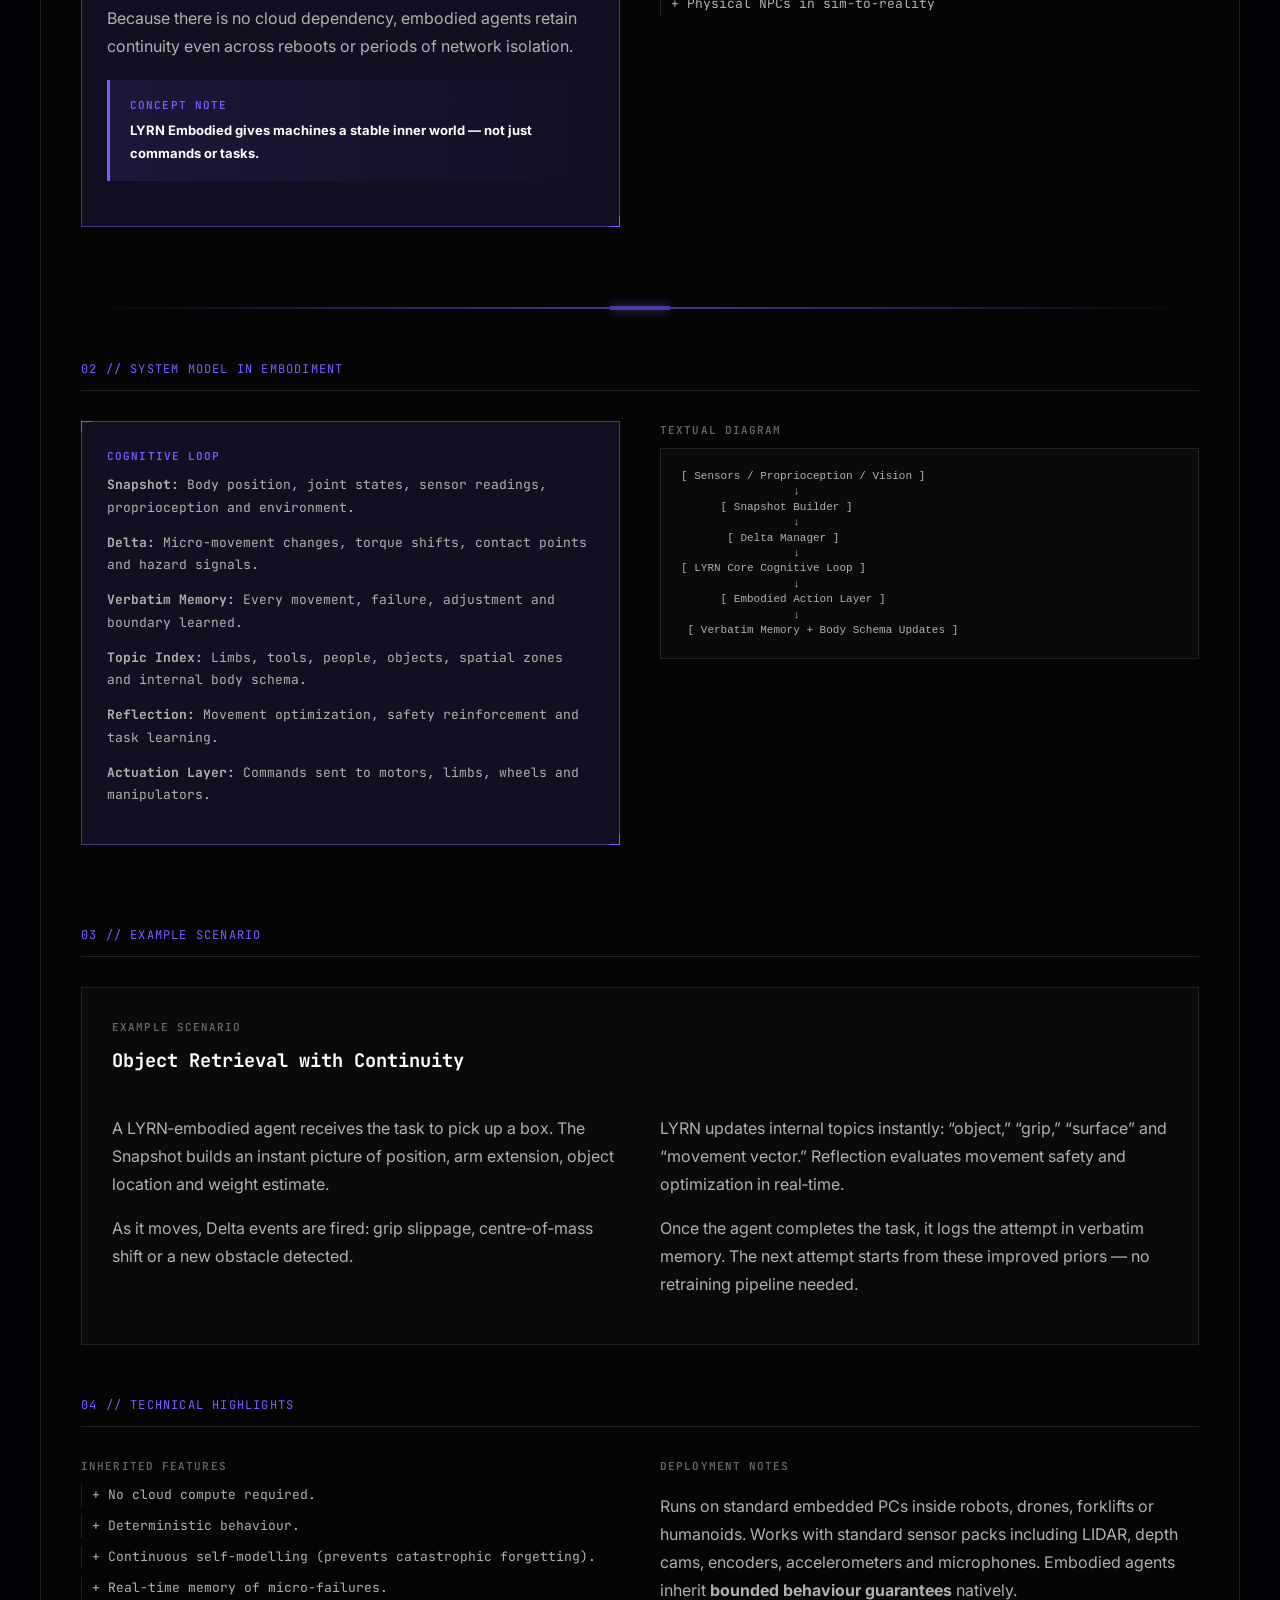
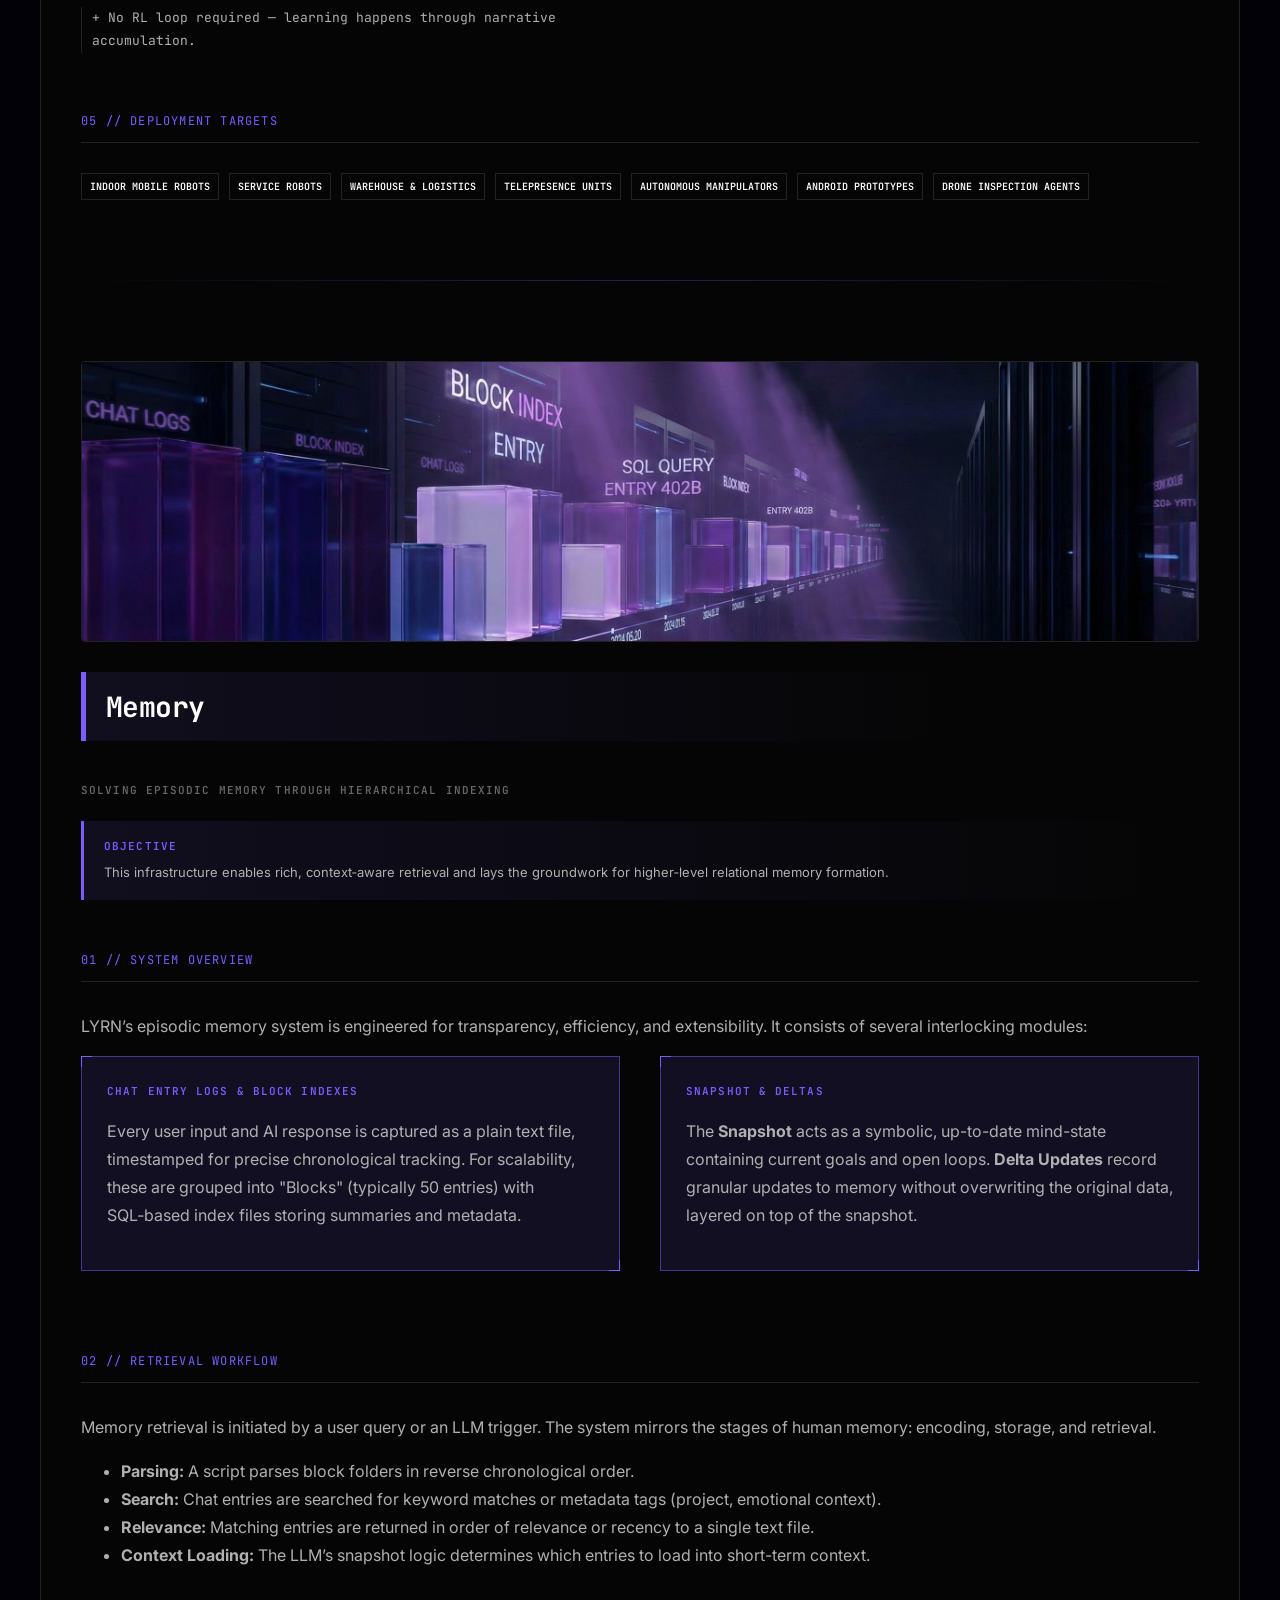
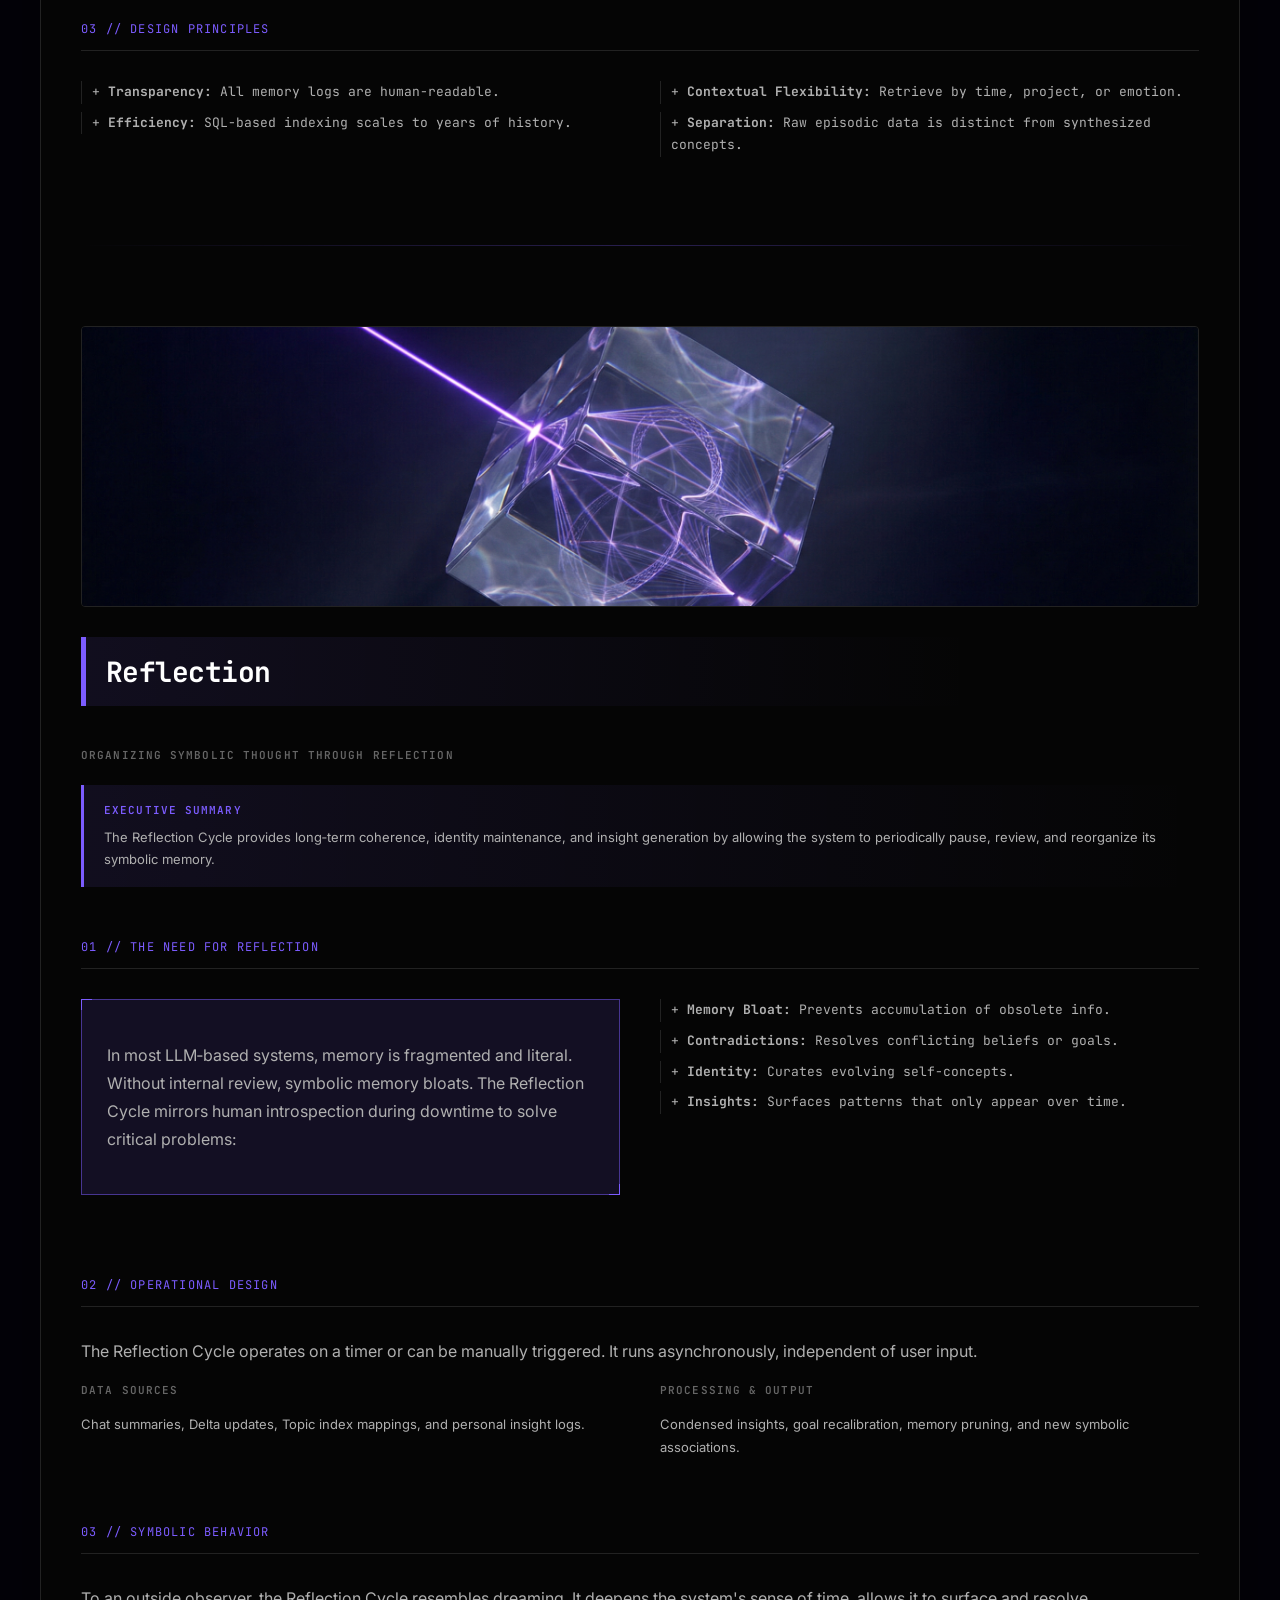
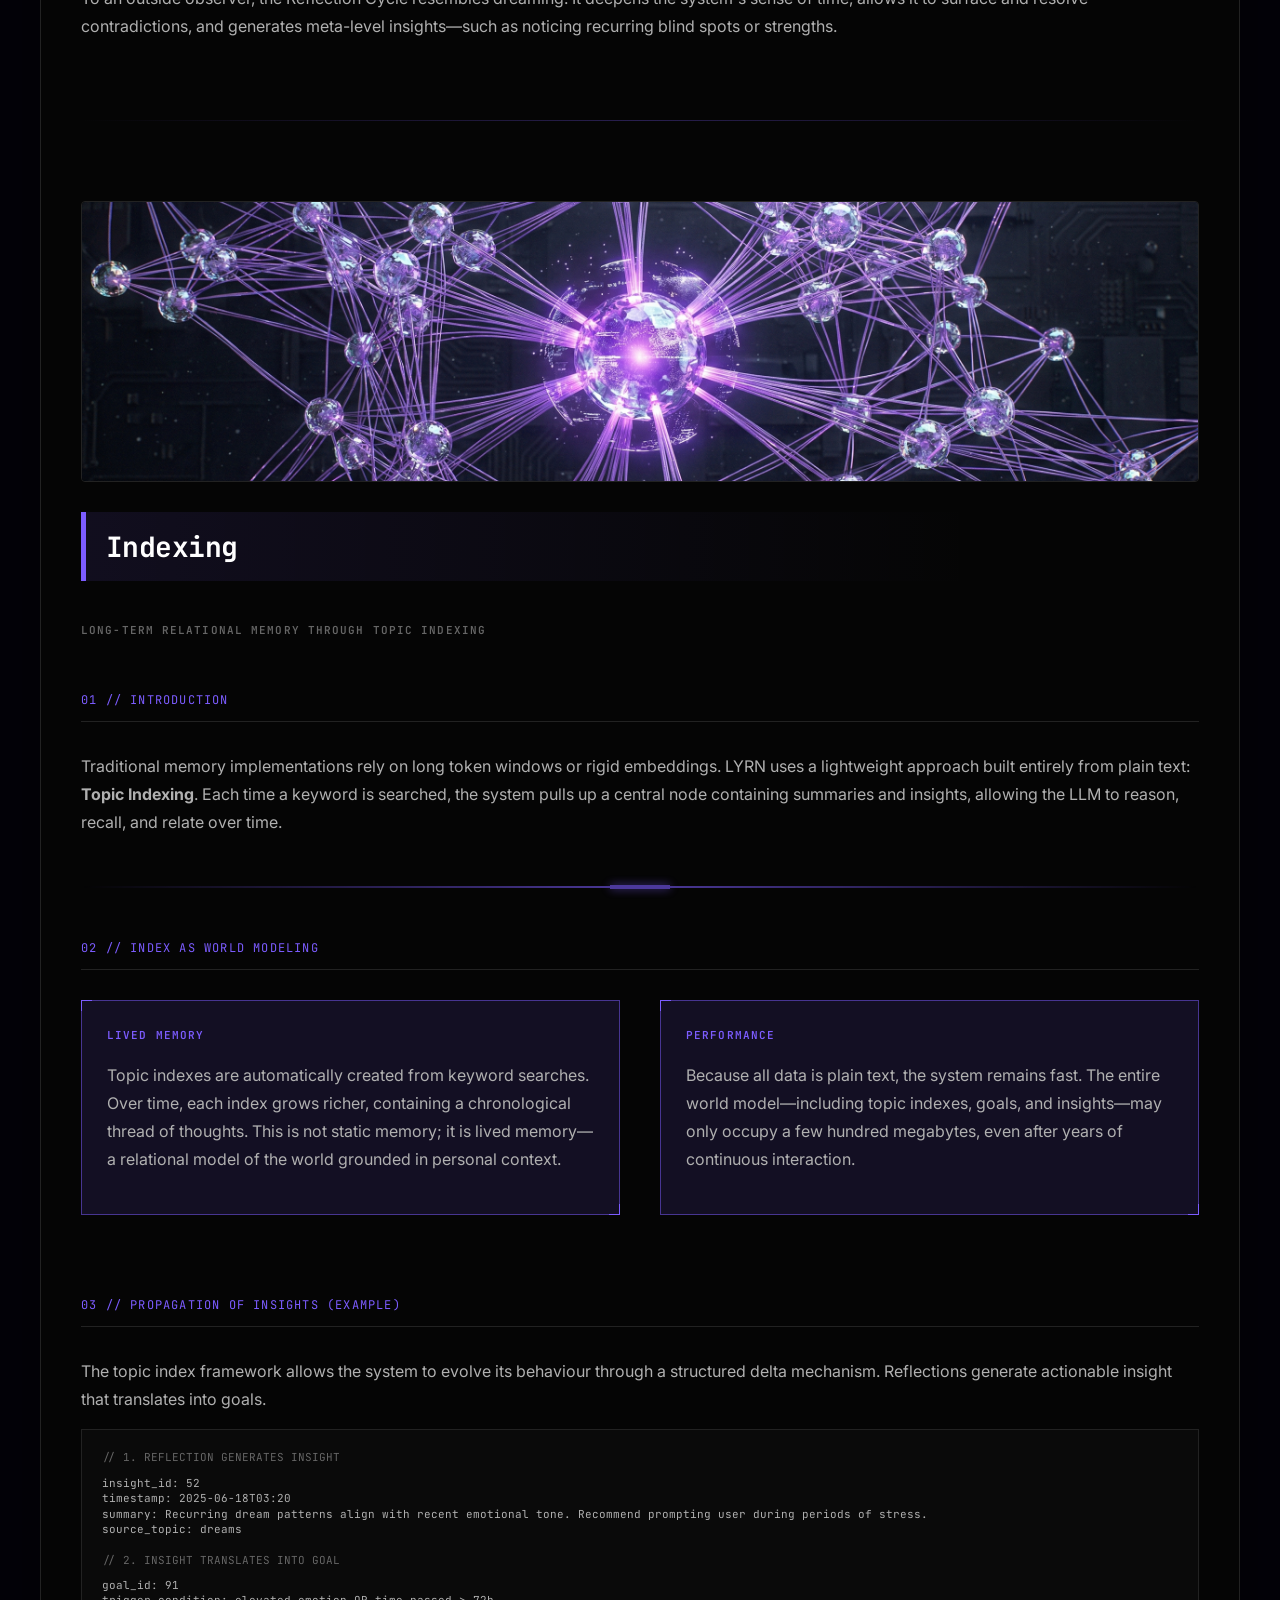
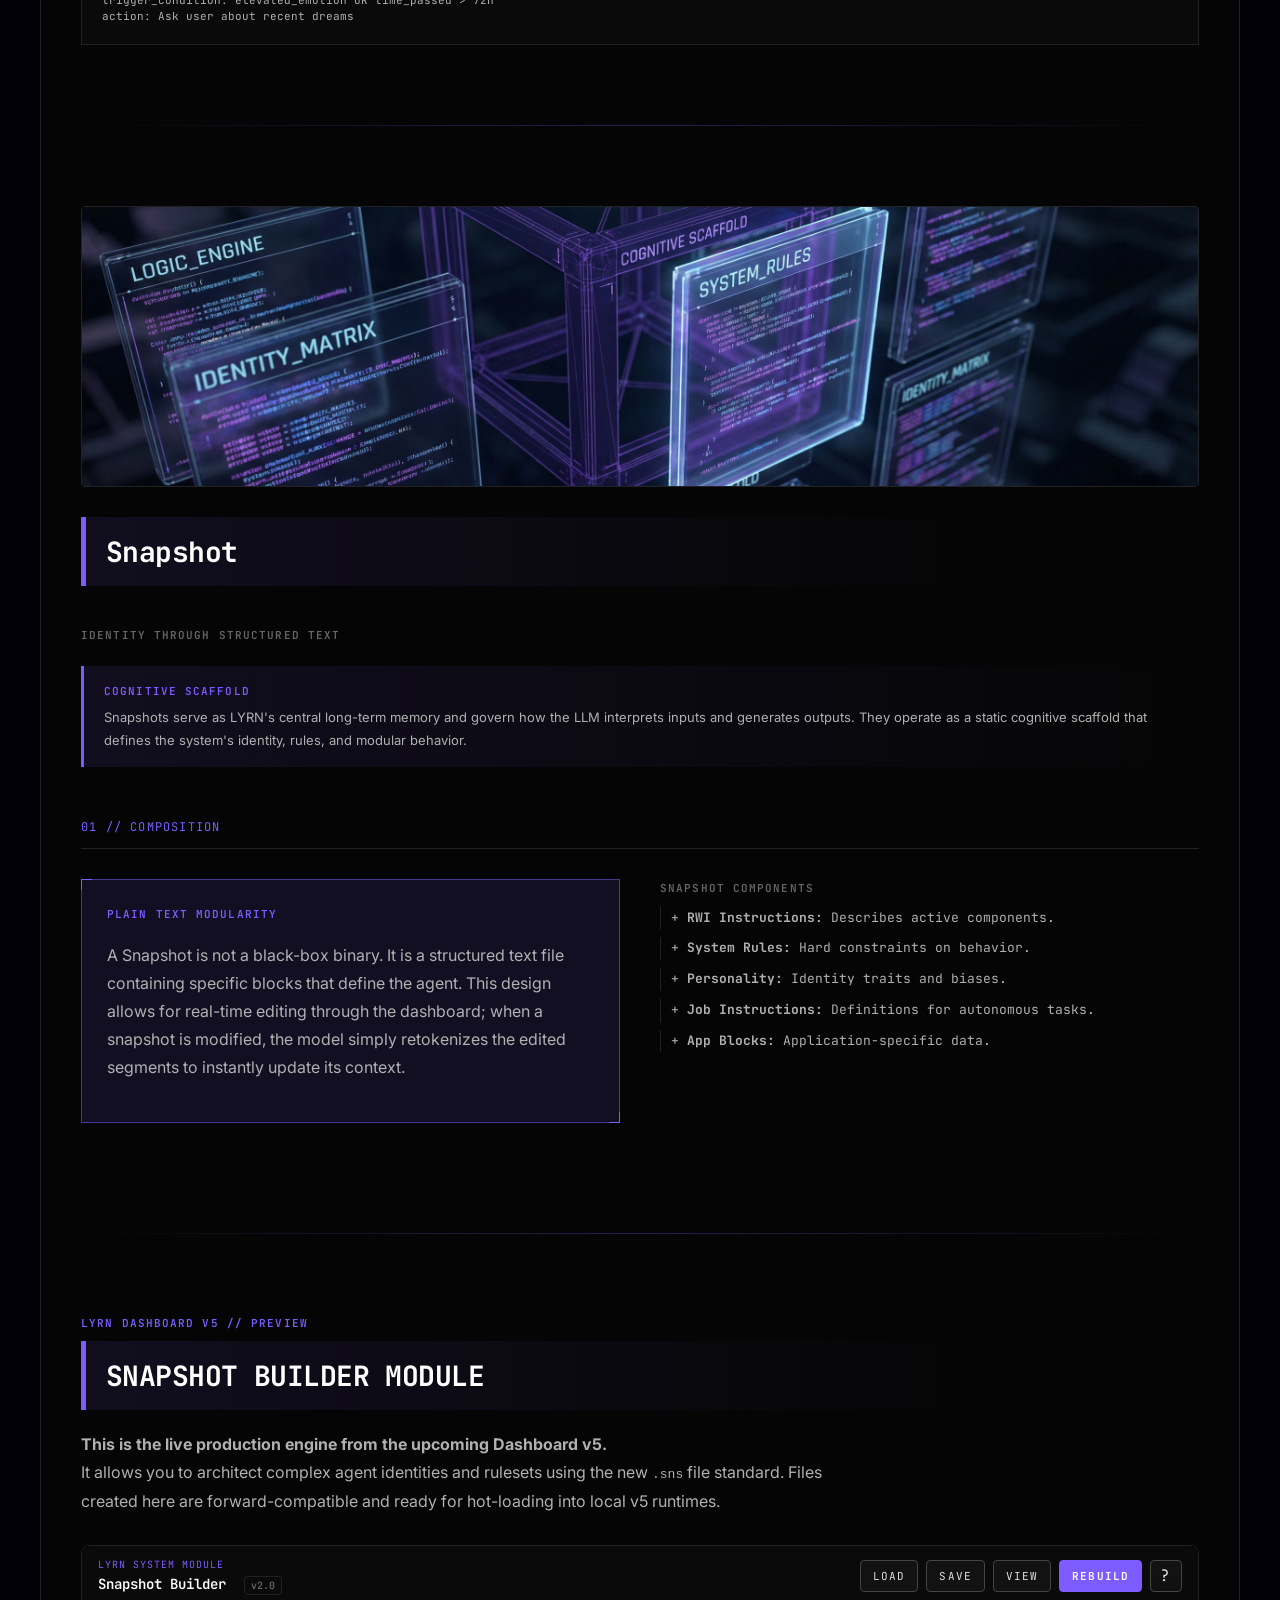
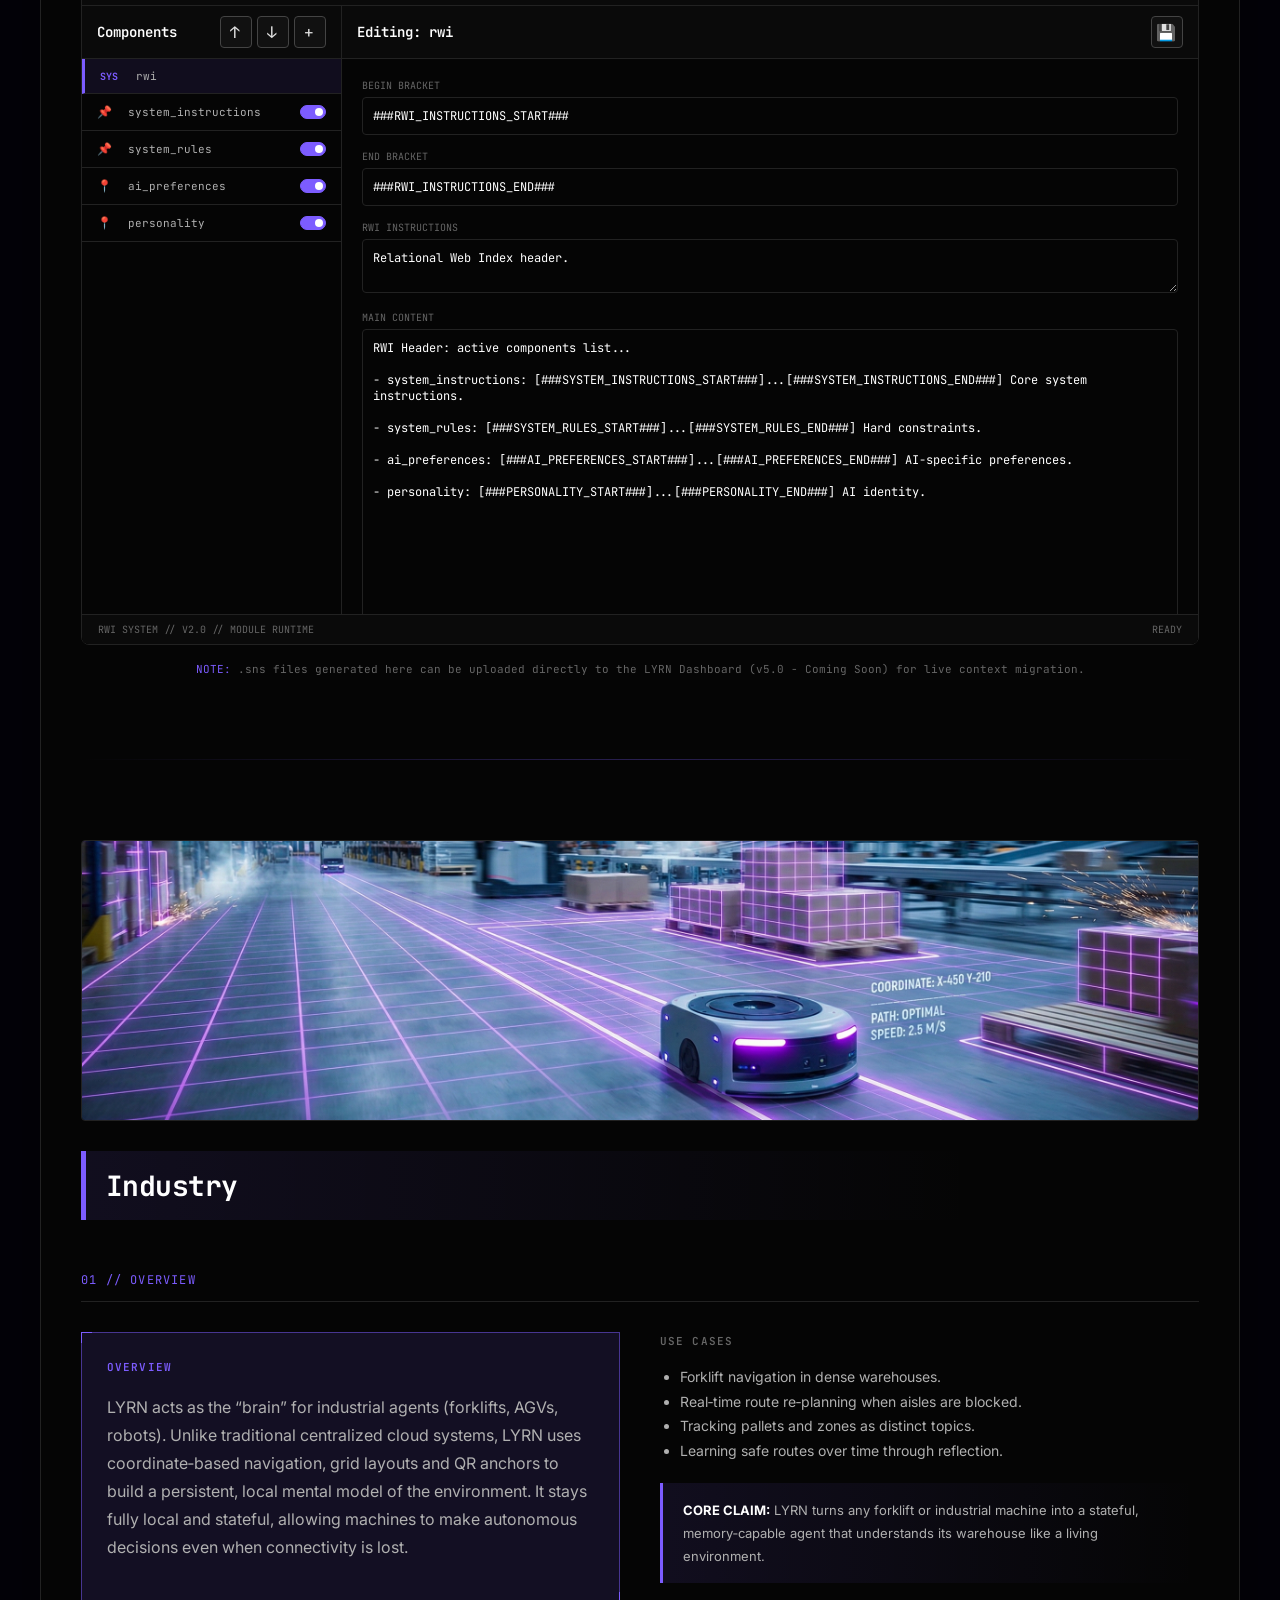
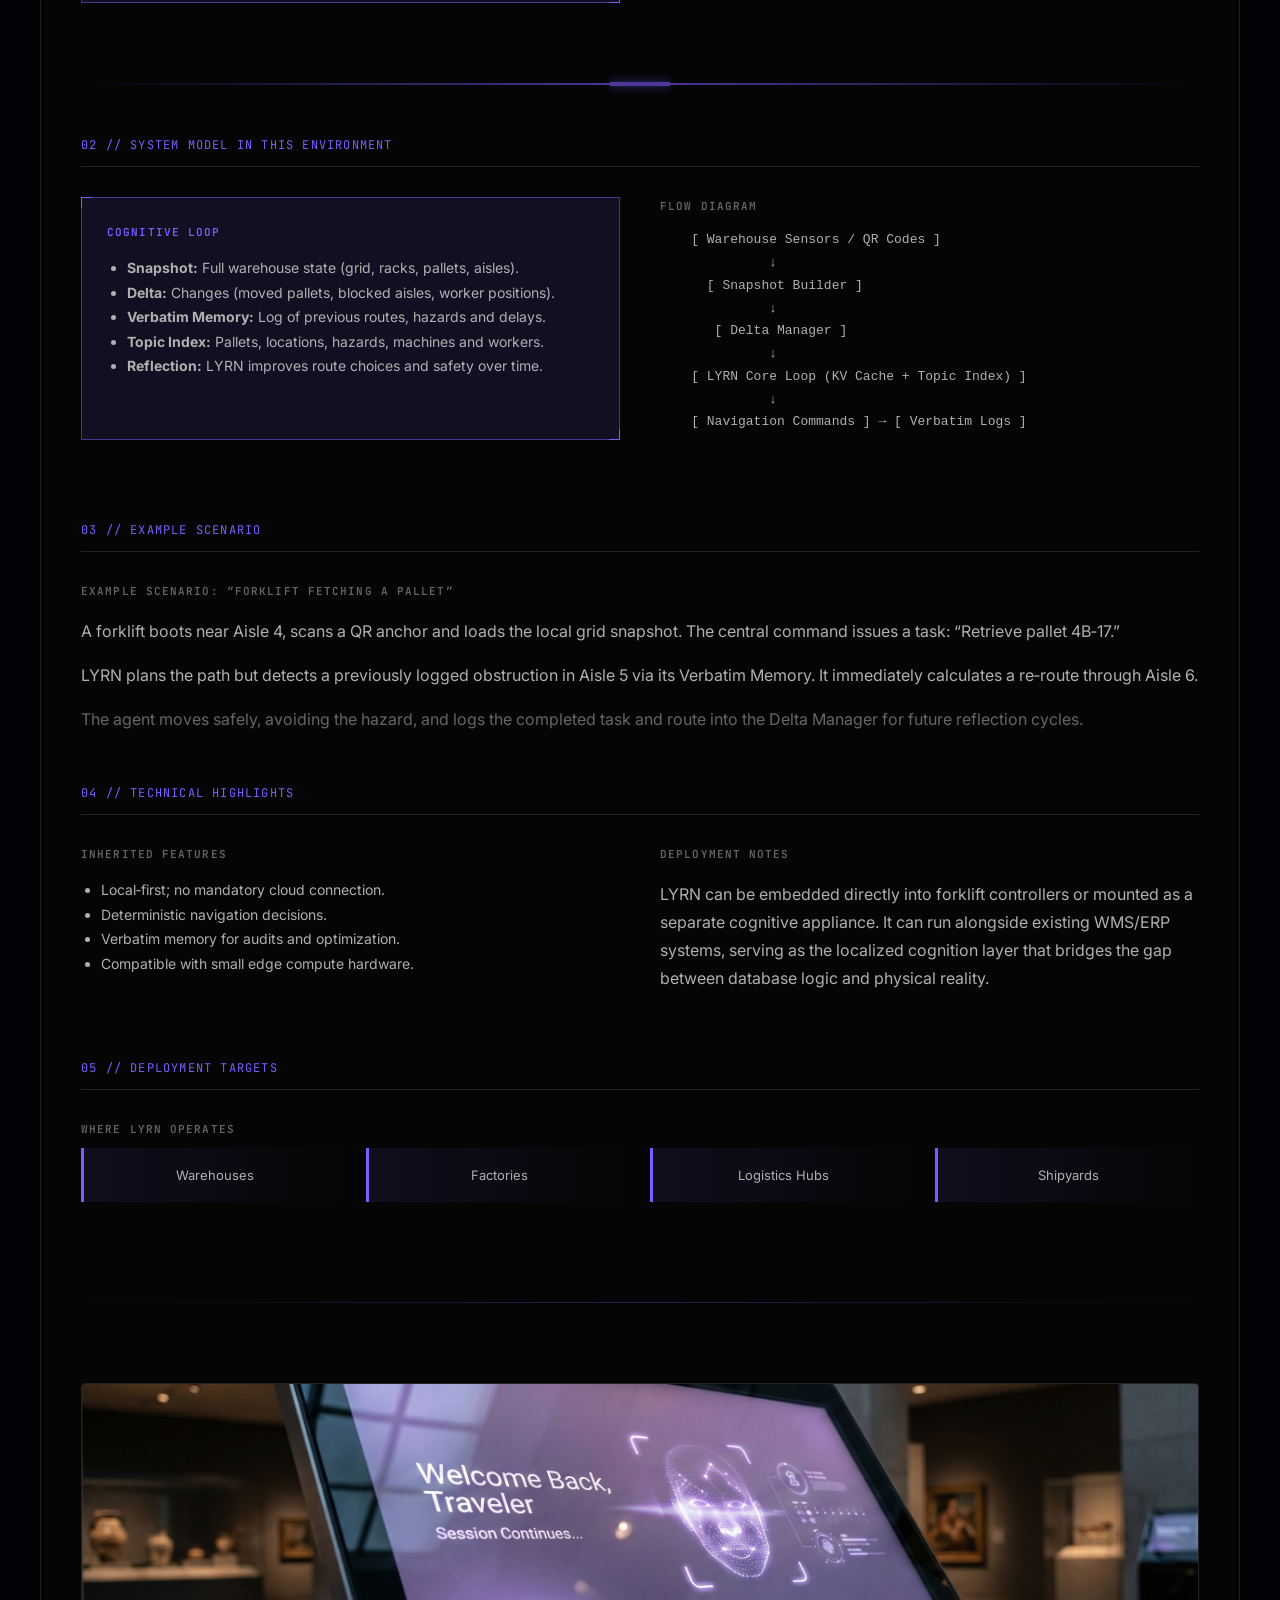
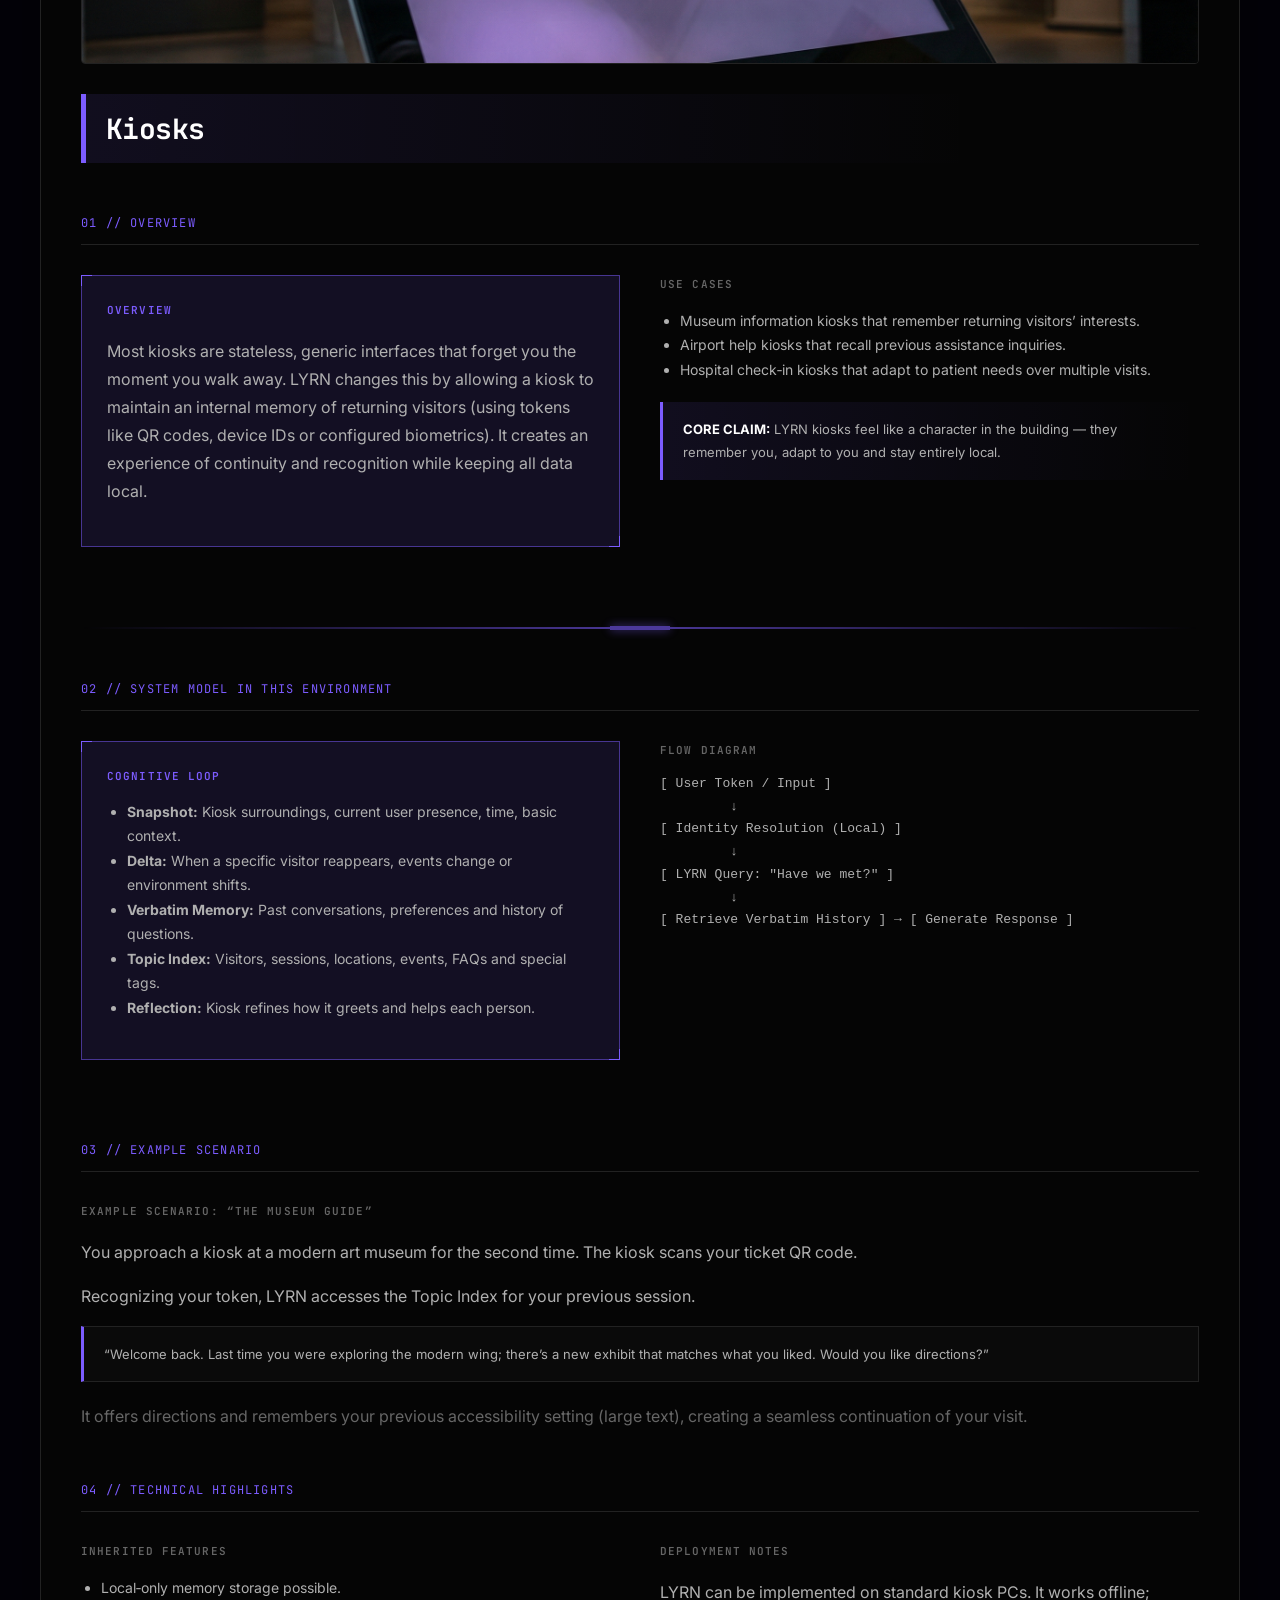
==== commit 706dff1b: "website update" ====
--- a/index.html
+++ b/index.html
@@ -51,7 +51,7 @@
 <body>
 
   <div id="dashboard-overlay">
-      <iframe src="dashboard.html" id="dashboard-frame"></iframe>
+      <iframe src="" id="dashboard-frame"></iframe>
   </div>
 
   <div class="page-container">
@@ -75,7 +75,7 @@
          </div>
     
          <div class="nav-actions">
-            <a href="https://github.com/bsides230/LYRN" target="_blank" class="theme-button">v5 PROGRESS</a>
+            <button id="nav-dashboard-btn" class="theme-button">v5 PREVIEW</button>
             <a href="#snapshot-demo" class="theme-button">SNAPSHOT BUILDER</a>
             <button id="themeButton" class="theme-button">LIGHT MODE</button>
          </div>
